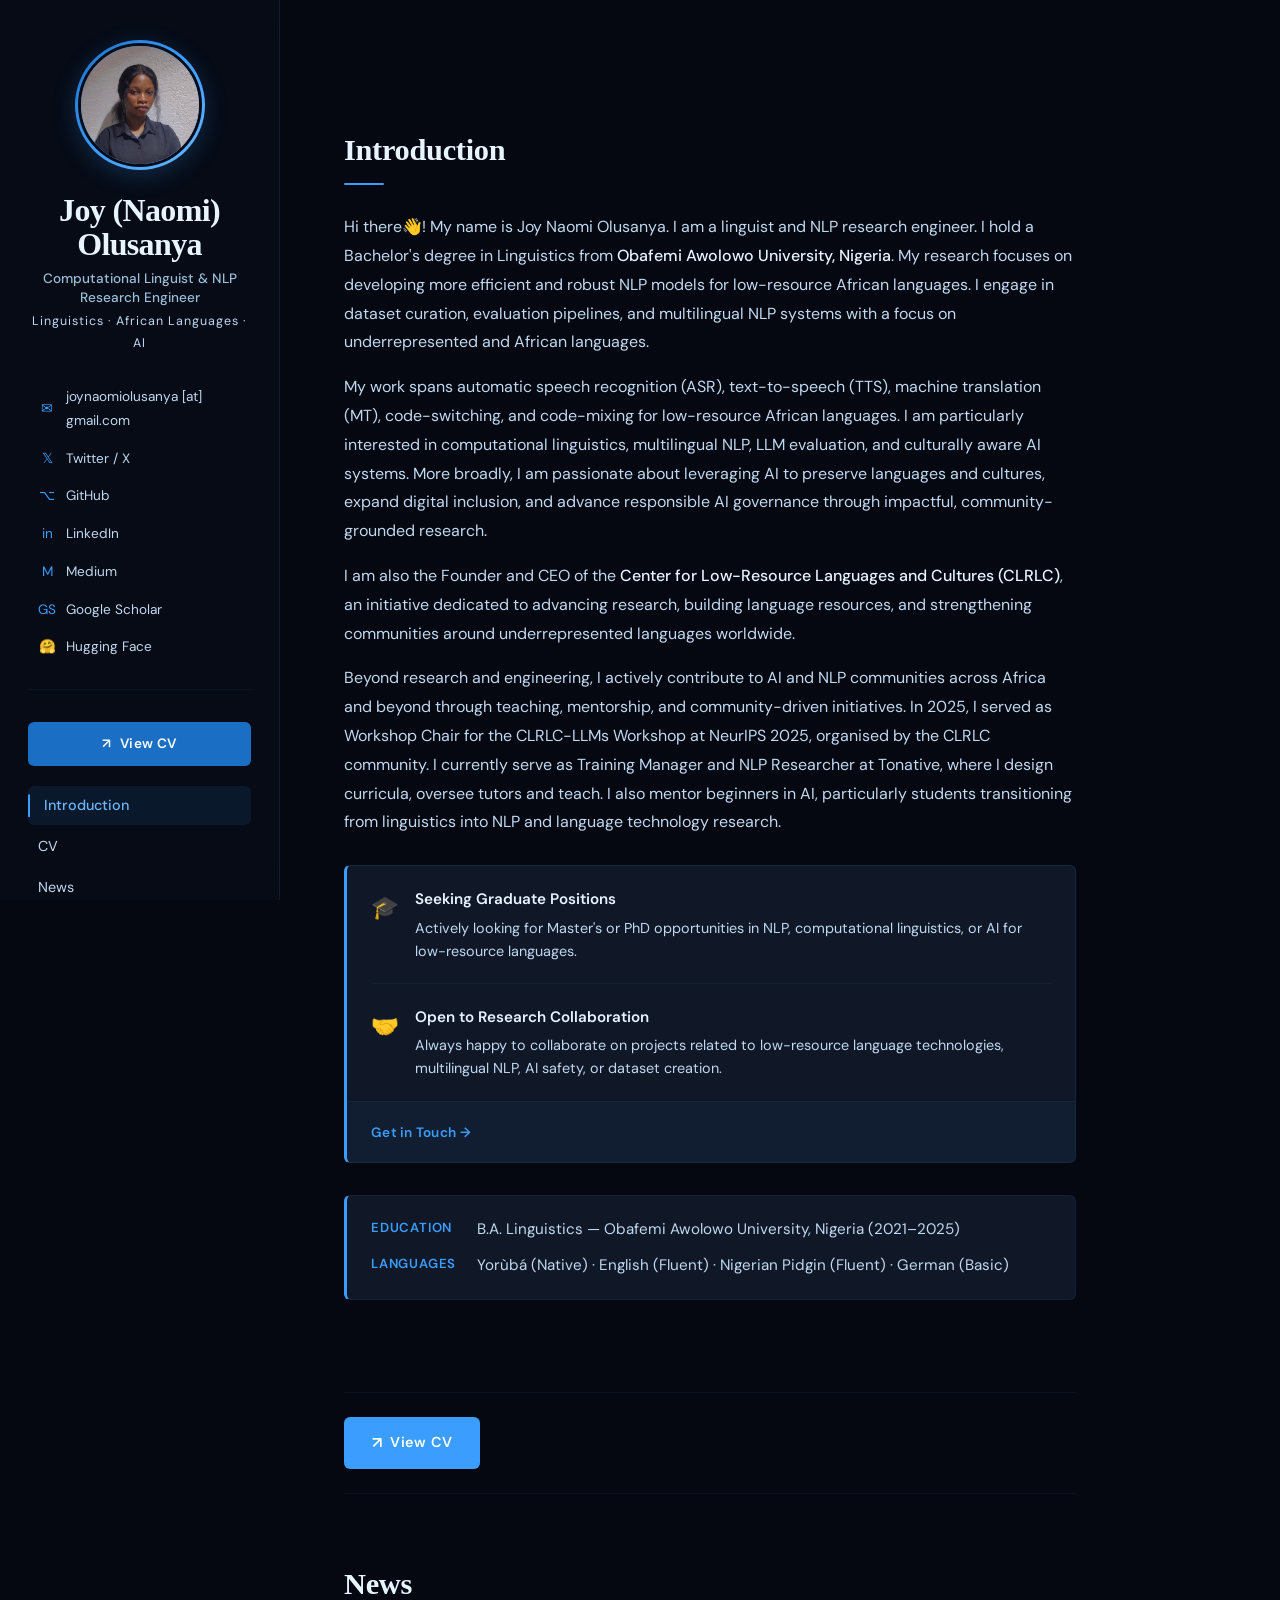
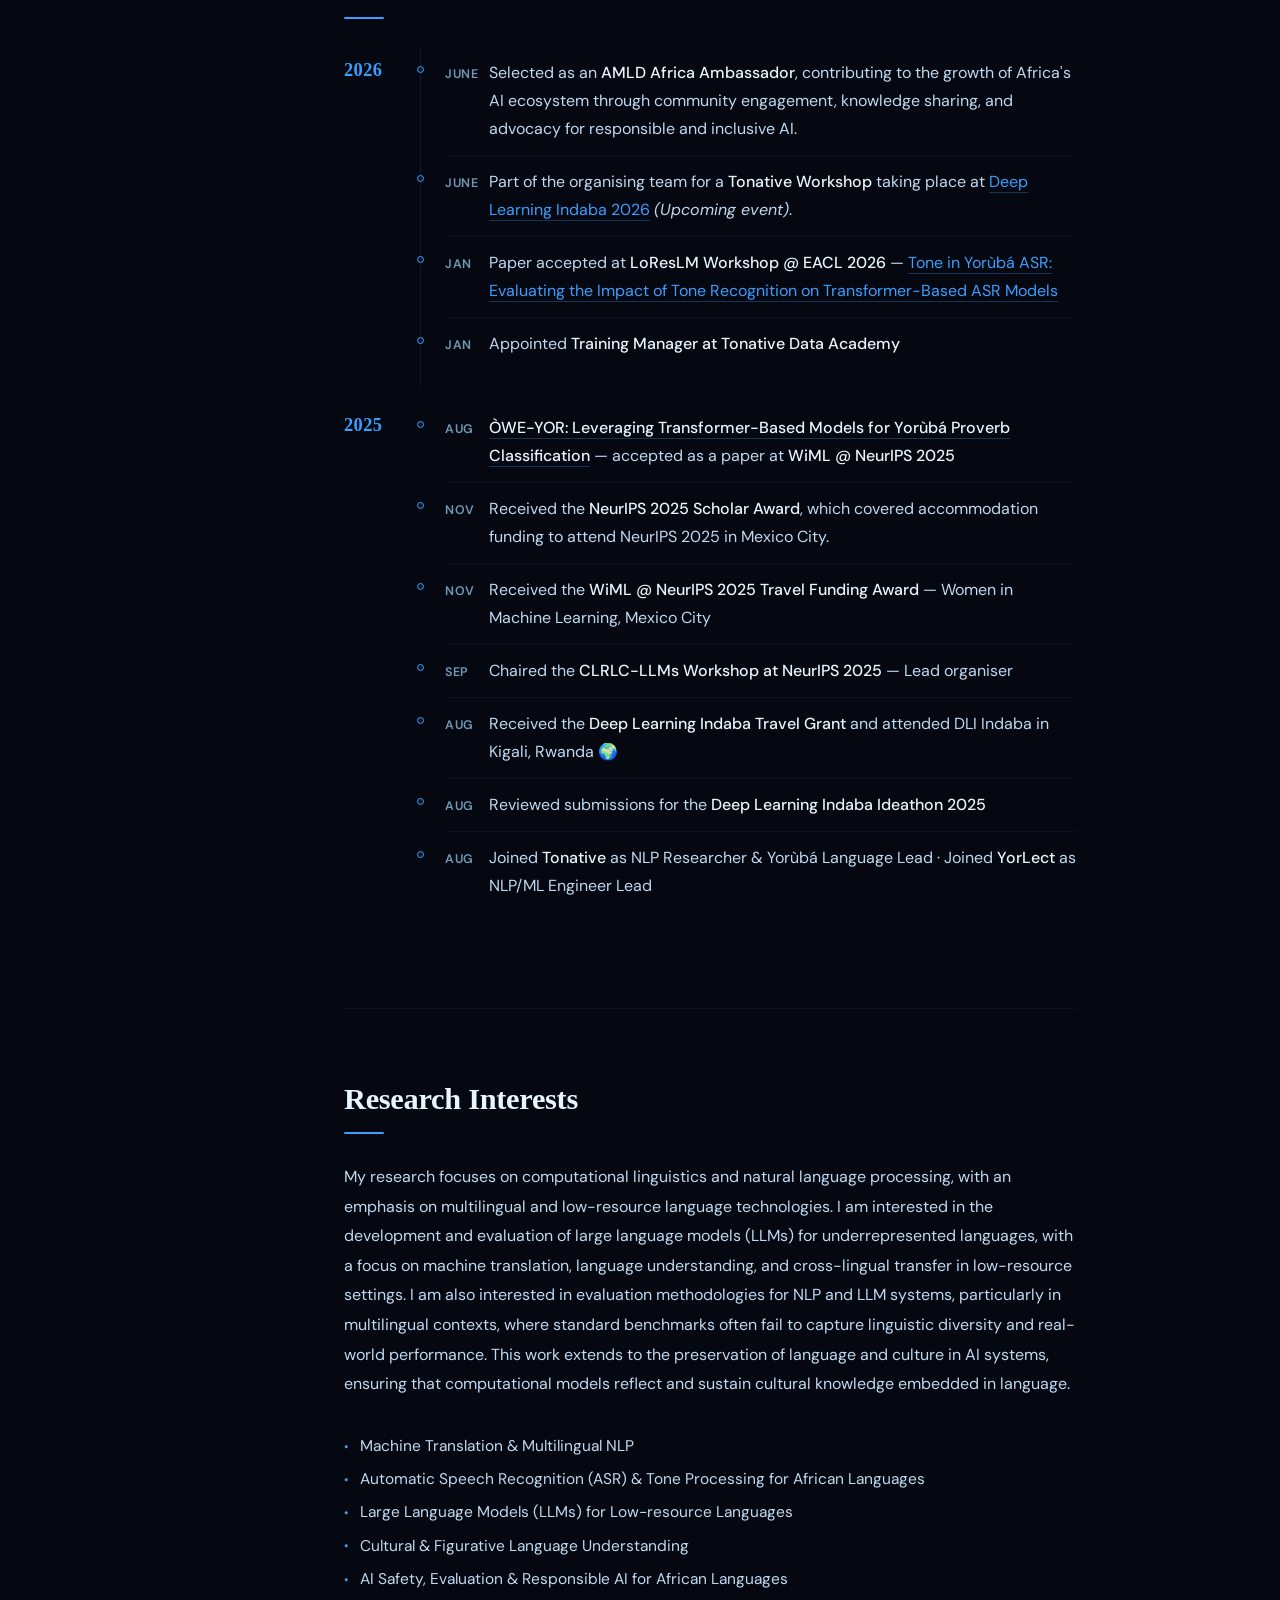
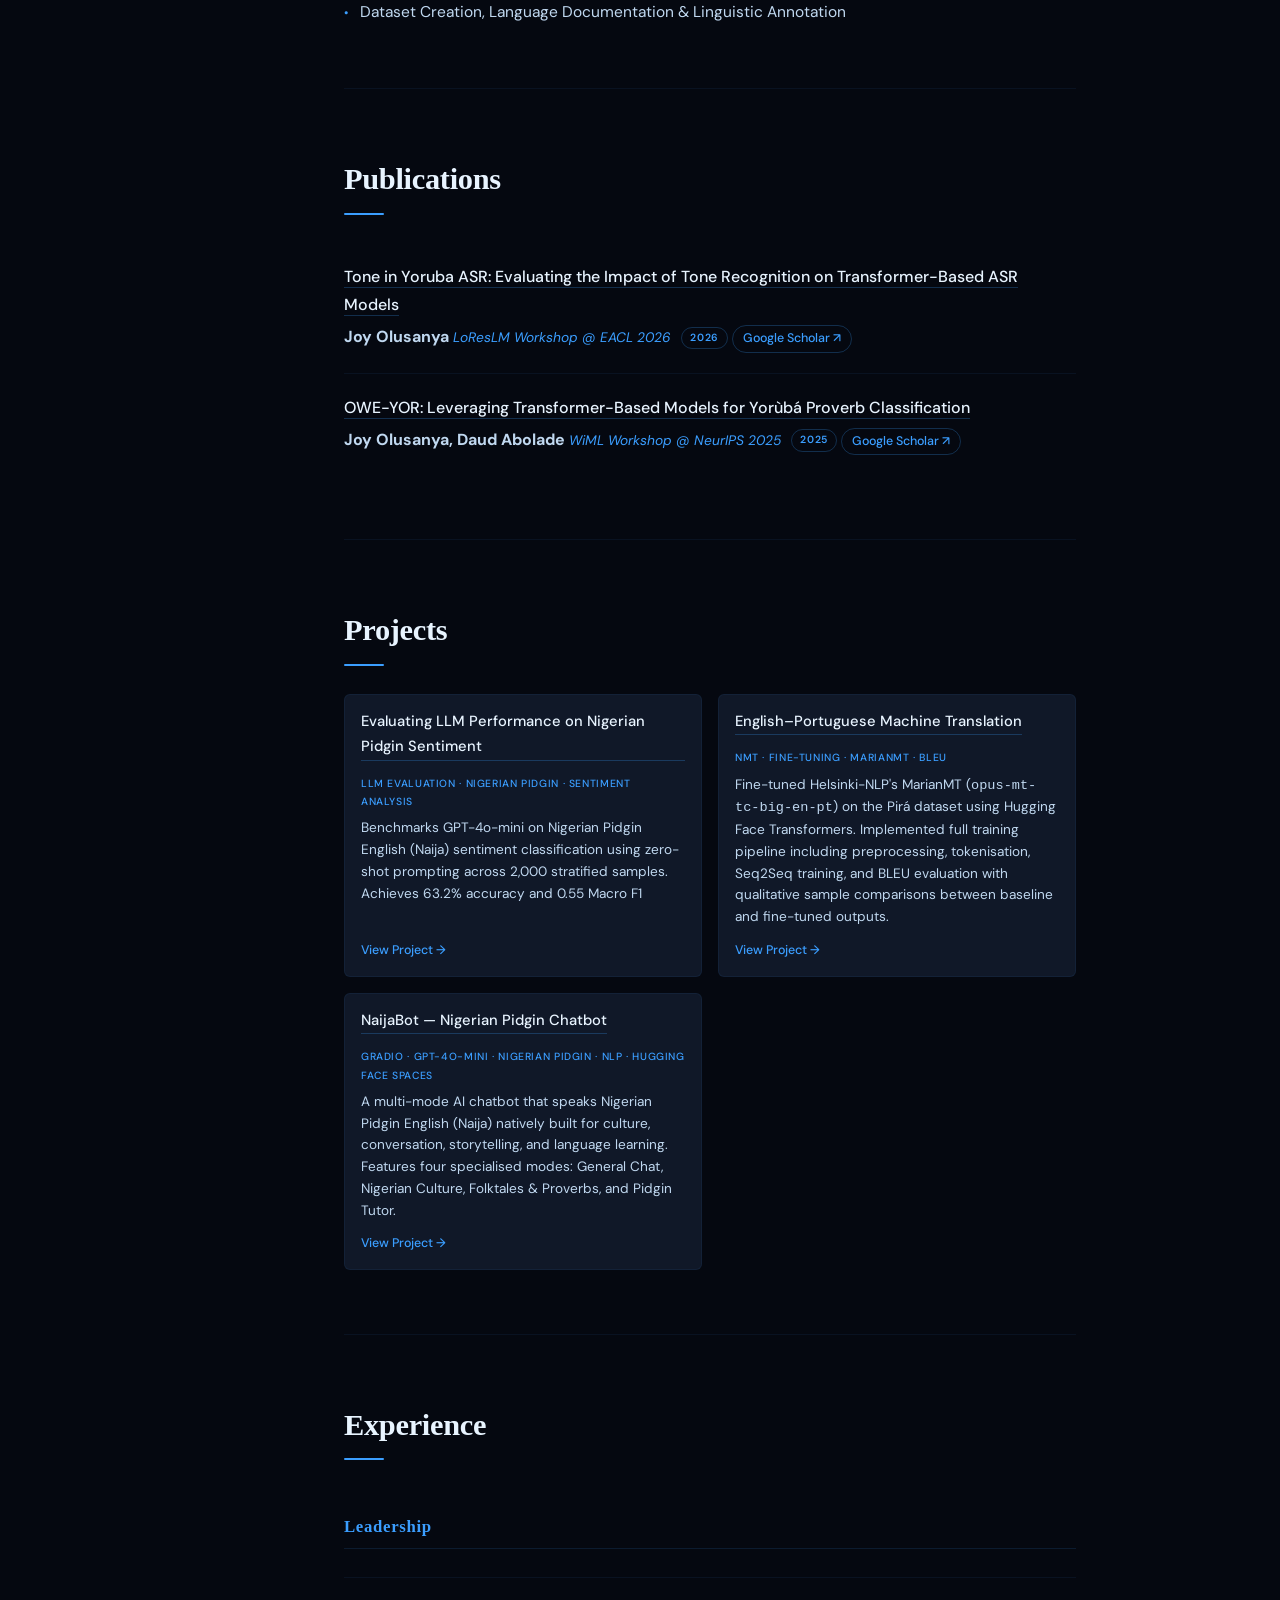
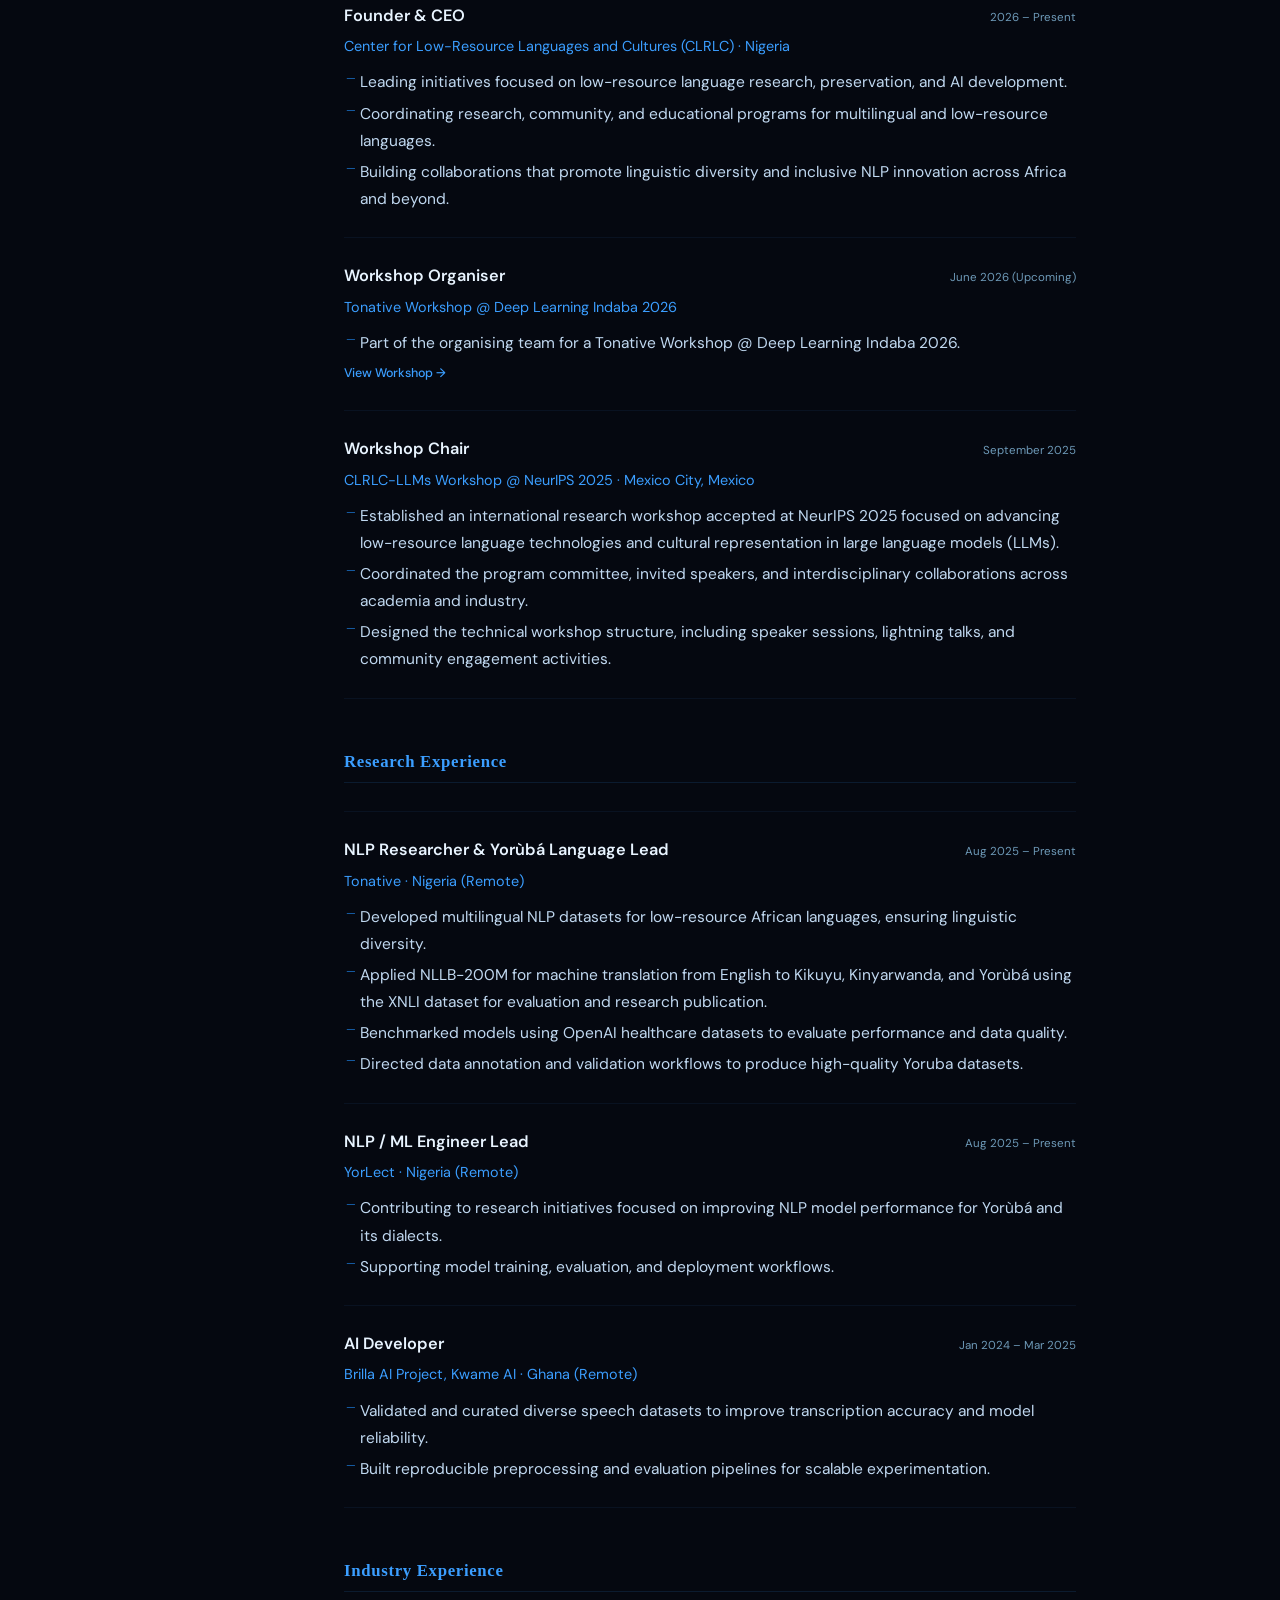
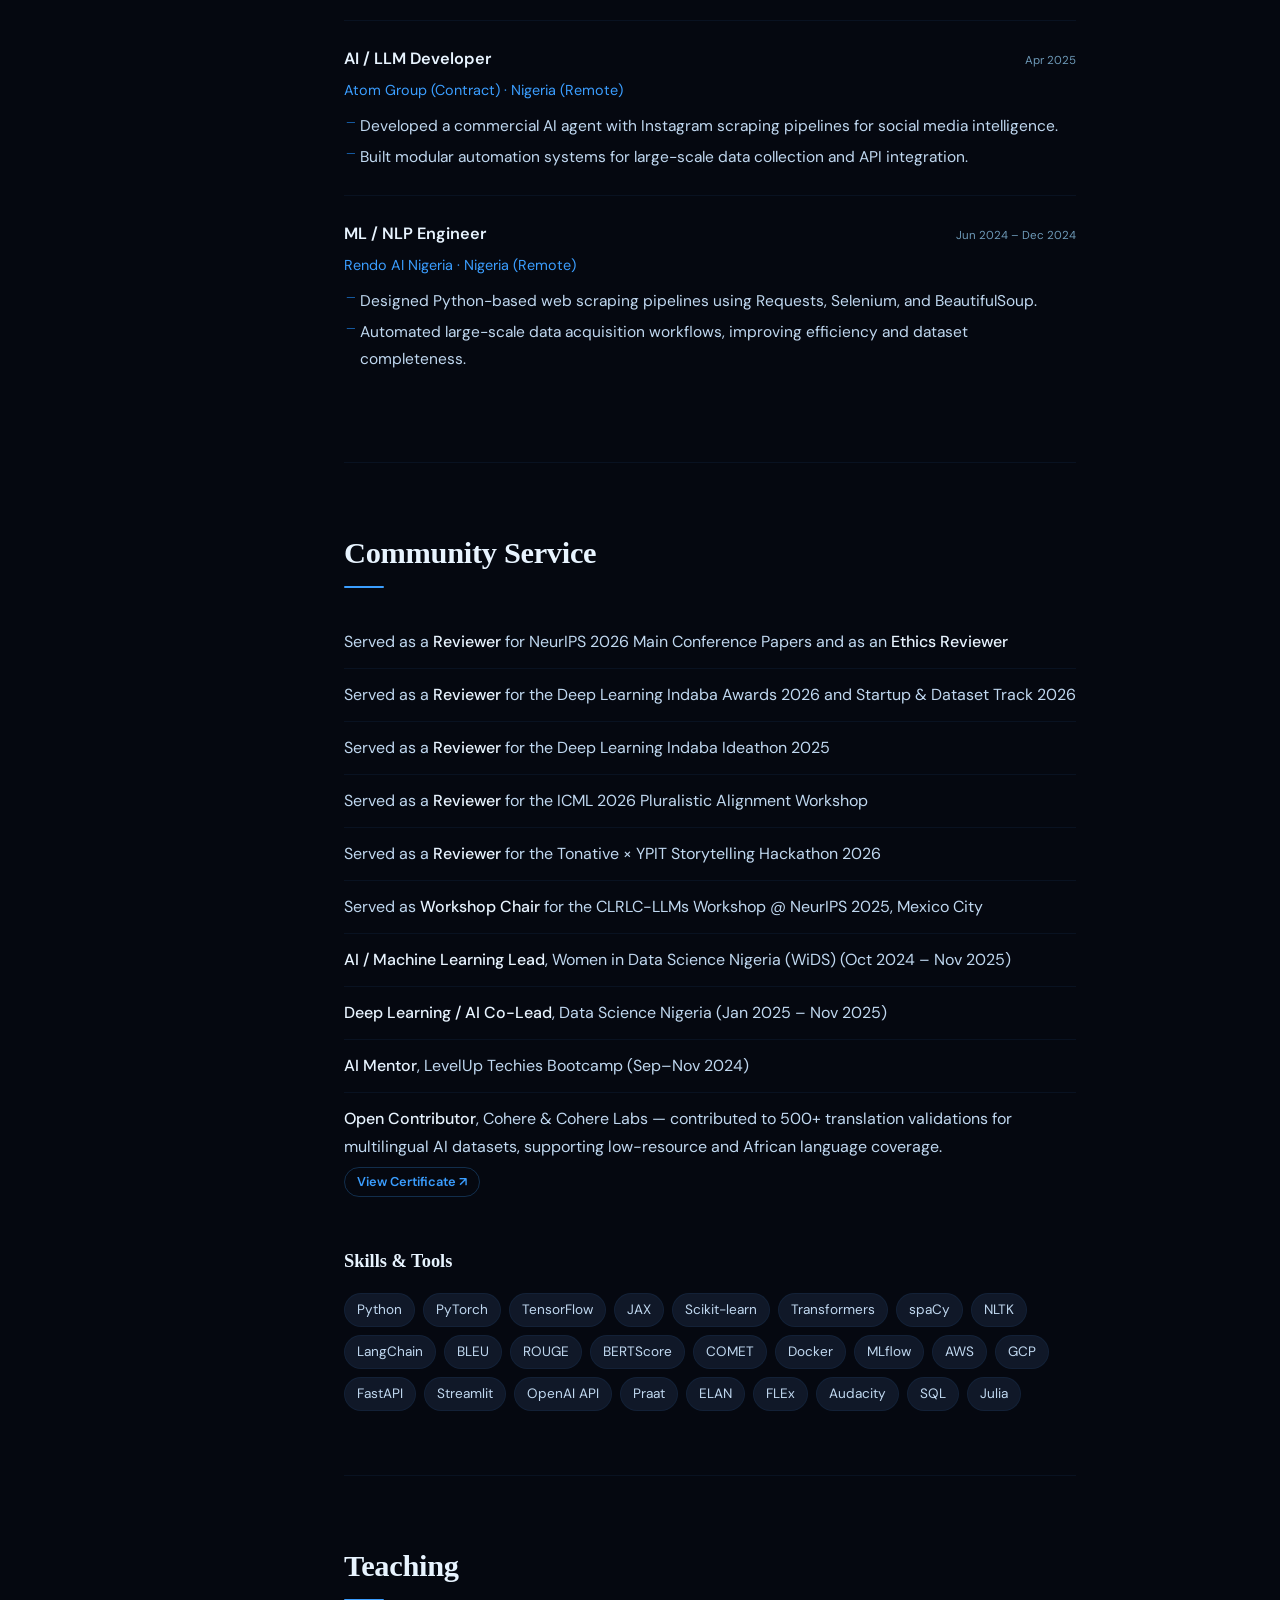
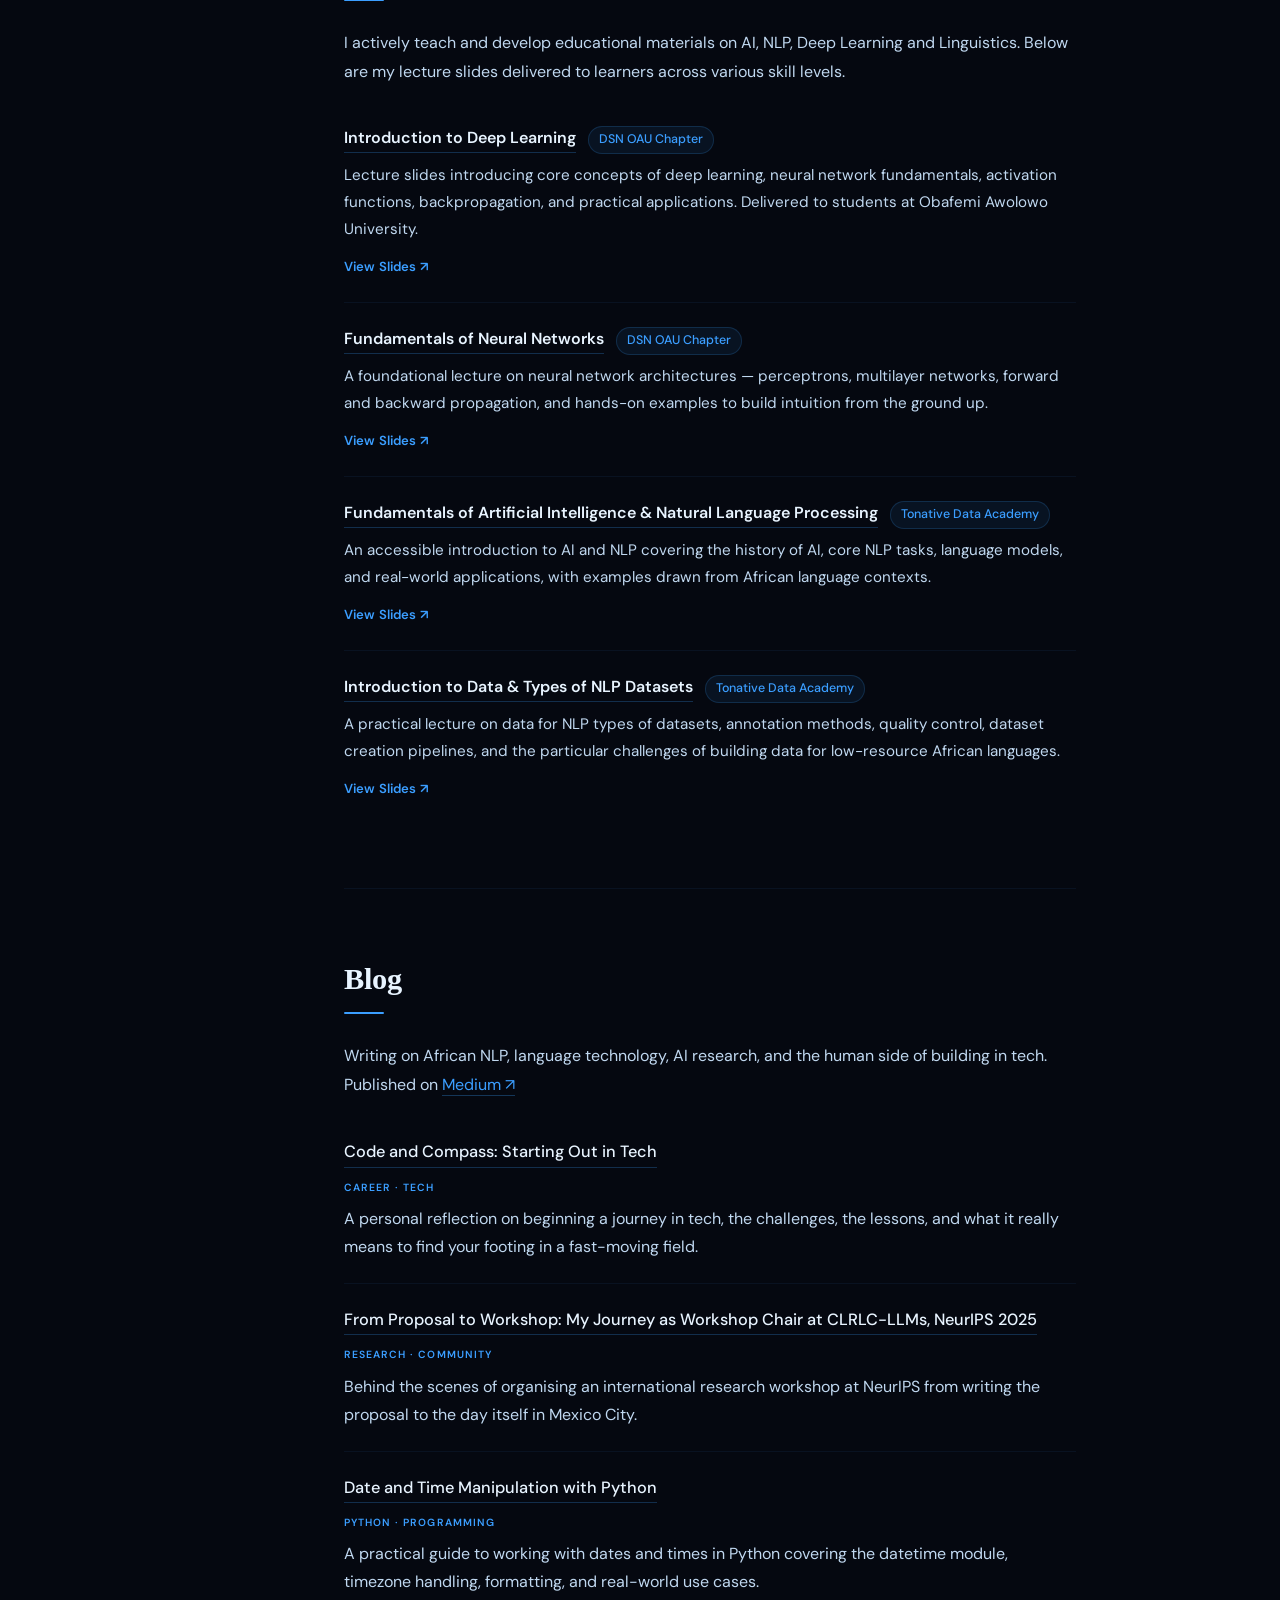
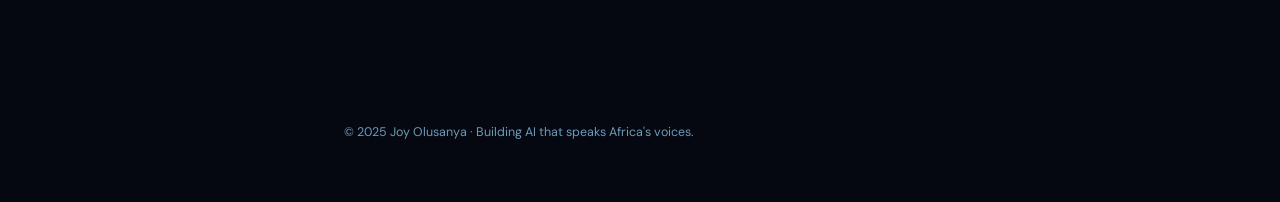
==== index.html @ 4abad620 "Update workshop description and fix HTML structure" ====
<!DOCTYPE html>
<html lang="en">
<head>
  <meta charset="UTF-8" />
  <meta name="viewport" content="width=device-width, initial-scale=1.0" />
  <title>Joy Olusanya</title>
  <meta name="description" content="Joy Olusanya — NLP Researcher specializing in AI for African languages, low-resource NLP, and multilingual systems." />
  <link rel="preconnect" href="https://fonts.googleapis.com" />
  <link rel="preconnect" href="https://fonts.gstatic.com" crossorigin />
  <link href="https://fonts.googleapis.com/css2?family=Cormorant+Garant:ital,wght@0,300;0,400;0,500;0,600;0,700;1,300;1,400;1,600&family=DM+Sans:ital,opsz,wght@0,9..40,300;0,9..40,400;0,9..40,500;0,9..40,600;1,9..40,300&display=swap" rel="stylesheet" />
  <link rel="stylesheet" href="styles.css" />
</head>
<body>

  <!-- ░░ BACKGROUND CANVAS ░░ -->
  <canvas id="langCanvas" aria-hidden="true"></canvas>

  <!-- ░░ MOBILE TOP BAR ░░ -->
  <div class="mobile-bar">
    <span class="mobile-logo">Joy Olusanya</span>
    <div class="mobile-controls">
      <button class="theme-toggle" id="themeToggle" aria-label="Toggle theme">
        <span class="theme-icon theme-icon--dark">☀</span>
        <span class="theme-icon theme-icon--light">☾</span>
      </button>
      <button class="nav-toggle" id="navToggle" aria-label="Open menu">
        <span></span><span></span><span></span>
      </button>
    </div>
  </div>

  <!-- ░░ LAYOUT WRAPPER ░░ -->
  <div class="layout">

    <!-- ════ SIDEBAR ════ -->
    <aside class="sidebar" id="sidebar">
      <div class="sidebar-inner">

        <!-- Photo -->
        <div class="sb-photo-wrap">
          <div class="sb-photo-ring">
            <img src="photo.jpg" alt="Joy Olusanya" class="sb-photo" />
          </div>
          <div class="sb-photo-glow" aria-hidden="true"></div>
        </div>

        <!-- Name + Title -->
        <div class="sb-identity">
          <h1 class="sb-name">Joy (Naomi) <em>Olusanya</em></h1>
          <p class="sb-title"> Computational Linguist &amp; NLP Research Engineer</p>
          <p class="sb-affil">Linguistics · African Languages · AI</p>
        </div>

        <!-- Contact Links -->
        <div class="sb-links">
          <a href="mailto:joynaomiolusanya@gmail.com" class="sb-link">
            <span class="sb-link-icon">✉</span>
            <span>joynaomiolusanya [at] gmail.com</span>
          </a>
          <a href="https://x.com/Naomi_Joy___" target="_blank" rel="noopener" class="sb-link">
            <span class="sb-link-icon">𝕏</span>
            <span>Twitter / X</span>
          </a>
          <a href="https://github.com/Naomi-NLP" target="_blank" rel="noopener" class="sb-link">
            <span class="sb-link-icon">⌥</span>
            <span>GitHub</span>
          </a>
          <a href="https://linkedin.com/in/joy-olusanya" target="_blank" rel="noopener" class="sb-link">
            <span class="sb-link-icon">in</span>
            <span>LinkedIn</span>
          </a>
          <a href="https://medium.com/@joynaomi81" target="_blank" rel="noopener" class="sb-link">
            <span class="sb-link-icon">M</span>
            <span>Medium</span>
          </a>
          <a href="https://scholar.google.com/citations?user=LqB6xIQAAAAJ&hl=en" target="_blank" rel="noopener" class="sb-link">
            <span class="sb-link-icon">GS</span>
            <span>Google Scholar</span>
          </a>
          <a href="https://huggingface.co/NaomiNLP" target="_blank" rel="noopener" class="sb-link">
            <span class="sb-link-icon">🤗</span>
            <span>Hugging Face</span>
          </a>
        </div>

        <!-- CV -->
        <a href="Joy Olusanya CV.pdf" target="_blank" rel="noopener" class="sb-cv-btn">
          <span>↗</span> View CV
        </a>

        <!-- Nav -->
        <nav class="sb-nav" id="sbNav">
          <a href="#intro"        class="sb-nav-link" data-section="intro">Introduction</a>
          <a href="#cv"           class="sb-nav-link" data-section="cv">CV</a>
          <a href="#news"         class="sb-nav-link" data-section="news">News</a>
          <a href="#research"     class="sb-nav-link" data-section="research">Research Interests</a>
          <a href="#publications" class="sb-nav-link" data-section="publications">Publications</a>
          <a href="#projects"     class="sb-nav-link" data-section="projects">Projects</a>
          <a href="#experience"   class="sb-nav-link" data-section="experience">Experience</a>
          <a href="#service"      class="sb-nav-link" data-section="service">Service</a>
          <a href="#teaching"     class="sb-nav-link" data-section="teaching">Teaching</a>
          <a href="#blog"         class="sb-nav-link" data-section="blog">Blog</a>
        </nav>

        <!-- Theme Toggle (desktop) -->
        <div class="sb-bottom">
          <button class="theme-toggle sb-theme" id="themeToggleDesktop" aria-label="Toggle theme">
            <span class="theme-icon theme-icon--dark">☀</span>
            <span class="theme-icon theme-icon--light">☾</span>
            <span class="sb-theme-label">Toggle theme</span>
          </button>
        </div>

      </div>
    </aside>

    <!-- ════ MAIN CONTENT ════ -->
    <main class="main-content">

      <!-- ── Introduction ── -->
      <section id="intro" class="content-section">
        <h2 class="cs-heading">Introduction</h2>
        <div class="cs-divider"></div>

        <p>
          Hi there👋! My name is Joy Naomi Olusanya. I am a linguist and NLP research engineer. I hold a Bachelor's degree in Linguistics from <strong>Obafemi Awolowo University, Nigeria</strong>. My research focuses on developing more efficient and robust NLP models for low-resource African languages. I engage in dataset curation, evaluation pipelines, and multilingual NLP systems with a focus on underrepresented and African languages.
        </p>

        <p>
          My work spans automatic speech recognition (ASR), text-to-speech (TTS), machine translation (MT), code-switching, and code-mixing for low-resource African languages. I am particularly interested in computational linguistics, multilingual NLP, LLM evaluation, and culturally aware AI systems. More broadly, I am passionate about leveraging AI to preserve languages and cultures, expand digital inclusion, and advance responsible AI governance through impactful, community-grounded research.
        </p>

        <p>
          I am also the Founder and CEO of the <strong>Center for Low-Resource Languages and Cultures (CLRLC)</strong>, an initiative dedicated to advancing research, building language resources, and strengthening communities around underrepresented languages worldwide.
        </p>

        <p>
          Beyond research and engineering, I actively contribute to AI and NLP communities across Africa and beyond through teaching, mentorship, and community-driven initiatives. In 2025, I served as Workshop Chair for the CLRLC-LLMs Workshop at NeurIPS 2025, organised by the CLRLC community. I currently serve as Training Manager and NLP Researcher at Tonative, where I design curricula, oversee tutors and teach. I also mentor beginners in AI, particularly students transitioning from linguistics into NLP and language technology research.
        </p>

        <!-- Callout Banner -->
        <div class="callout-banner">
          <div class="callout-item">
            <span class="callout-icon">🎓</span>
            <div>
              <strong>Seeking Graduate Positions</strong>
              <p>Actively looking for Master's or PhD opportunities in NLP, computational linguistics, or AI for low-resource languages.</p>
            </div>
          </div>
          <div class="callout-divider"></div>
          <div class="callout-item">
            <span class="callout-icon">🤝</span>
            <div>
              <strong>Open to Research Collaboration</strong>
              <p>Always happy to collaborate on projects related to low-resource language technologies, multilingual NLP, AI safety, or dataset creation.</p>
            </div>
          </div>
          <div class="callout-cta">
            <a href="mailto:joynaomiolusanya@gmail.com" class="callout-btn">Get in Touch →</a>
          </div>
        </div>

        <div class="intro-meta">
          <div class="intro-meta-item">
            <span class="intro-meta-label">Education</span>
            <span>B.A. Linguistics — Obafemi Awolowo University, Nigeria (2021–2025)</span>
          </div>
          <div class="intro-meta-item">
            <span class="intro-meta-label">Languages</span>
            <span>Yorùbá (Native) · English (Fluent) · Nigerian Pidgin (Fluent) · German (Basic)</span>
          </div>
        </div>
      </section>

      <!-- ── CV ── -->
      <section id="cv" class="content-section cv-section">
        <div class="cv-actions">
          <a href="Joy Olusanya CV.pdf" target="_blank" rel="noopener" class="cv-btn-primary">
            <span class="cv-btn-icon">↗</span>
            View CV
          </a>
        </div>
      </section>

      <!-- ── News ── -->
      <section id="news" class="content-section">
        <h2 class="cs-heading">News</h2>
        <div class="cs-divider"></div>
        <div class="news-timeline">

          <!-- 2026 -->
          <div class="news-year-group">
            <span class="news-year-label">2026</span>
            <div class="news-year-items">
              <div class="news-entry">
                <span class="news-month">June</span>
                <div class="news-body">
                  Selected as an <strong>AMLD Africa Ambassador</strong>, contributing to the growth of Africa's AI ecosystem through community engagement, knowledge sharing, and advocacy for responsible and inclusive AI.
                </div>
              </div>
              <div class="news-entry">
                <span class="news-month">June</span>
                <div class="news-body">
                  Part of the organising team for a <strong>Tonative Workshop</strong> taking place at
                  <a href="https://www.tonative.org/indaba-2026" target="_blank" rel="noopener" class="text-link">Deep Learning Indaba 2026</a>
                  <em>(Upcoming event)</em>.
                </div>
              </div>
              <div class="news-entry">
                <span class="news-month">Jan</span>
                <div class="news-body">
                  Paper accepted at <strong>LoResLM Workshop @ EACL 2026</strong> —
                  <a href="#publications" class="text-link">Tone in Yorùbá ASR: Evaluating the Impact of Tone Recognition on Transformer-Based ASR Models</a>
                </div>
              </div>
              <div class="news-entry">
                <span class="news-month">Jan</span>
                <div class="news-body">
                  Appointed <strong>Training Manager at Tonative Data Academy</strong>
                </div>
              </div>
            </div>
          </div>

          <!-- 2025 -->
          <div class="news-year-group">
            <span class="news-year-label">2025</span>
            <div class="news-year-items">
              <div class="news-entry">
                <span class="news-month">Aug</span>
                <div class="news-body">
                  <a href="#publications" class="text-link"><strong>ÒWE-YOR: Leveraging Transformer-Based Models for Yorùbá Proverb Classification</strong></a> —
                  accepted as a paper at <strong>WiML @ NeurIPS 2025</strong>
                </div>
              </div>
              <div class="news-entry">
                <span class="news-month">Nov</span>
                <div class="news-body">
                  Received the <strong>NeurIPS 2025 Scholar Award</strong>, which covered accommodation funding to attend NeurIPS 2025 in Mexico City.
                </div>
              </div>
              <div class="news-entry">
                <span class="news-month">Nov</span>
                <div class="news-body">
                  Received the <strong>WiML @ NeurIPS 2025 Travel Funding Award</strong> — Women in Machine Learning, Mexico City
                </div>
              </div>
              <div class="news-entry">
                <span class="news-month">Sep</span>
                <div class="news-body">
                  Chaired the <strong>CLRLC-LLMs Workshop at NeurIPS 2025</strong> — Lead organiser
                </div>
              </div>
              <div class="news-entry">
                <span class="news-month">Aug</span>
                <div class="news-body">
                  Received the <strong>Deep Learning Indaba Travel Grant</strong> and attended DLI Indaba in Kigali, Rwanda 🌍
                </div>
              </div>
              <div class="news-entry">
                <span class="news-month">Aug</span>
                <div class="news-body">
                  Reviewed submissions for the <strong>Deep Learning Indaba Ideathon 2025</strong>
                </div>
              </div>
              <div class="news-entry">
                <span class="news-month">Aug</span>
                <div class="news-body">
                  Joined <strong>Tonative</strong> as NLP Researcher &amp; Yorùbá Language Lead · Joined <strong>YorLect</strong> as NLP/ML Engineer Lead
                </div>
              </div>
            </div>
          </div>

        </div>
      </section>

      <!-- ── Research Interests ── -->
      <section id="research" class="content-section">
        <h2 class="cs-heading">Research Interests</h2>
        <div class="cs-divider"></div>

        <div class="ri-narrative">
          <p>
            My research focuses on computational linguistics and natural language processing, with an emphasis on multilingual and low-resource language technologies. I am interested in the development and evaluation of large language models (LLMs) for underrepresented languages, with a focus on machine translation, language understanding, and cross-lingual transfer in low-resource settings. I am also interested in evaluation methodologies for NLP and LLM systems, particularly in multilingual contexts, where standard benchmarks often fail to capture linguistic diversity and real-world performance. This work extends to the preservation of language and culture in AI systems, ensuring that computational models reflect and sustain cultural knowledge embedded in language.
          </p>
        </div>

        <ul class="ri-bullets">
          <li>Machine Translation &amp; Multilingual NLP</li>
          <li>Automatic Speech Recognition (ASR) &amp; Tone Processing for African Languages</li>
          <li>Large Language Models (LLMs) for Low-resource Languages</li>
          <li>Cultural &amp; Figurative Language Understanding</li>
          <li>AI Safety, Evaluation &amp; Responsible AI for African Languages</li>
          <li>Dataset Creation, Language Documentation &amp; Linguistic Annotation</li>
        </ul>
      </section>

      <!-- ── Publications ── -->
      <section id="publications" class="content-section">
        <h2 class="cs-heading">Publications</h2>
        <div class="cs-divider"></div>
        <ul class="pub-list">
          <li>
            <a href="https://scholar.google.com/citations?view_op=view_citation&hl=en&user=LqB6xIQAAAAJ&citation_for_view=LqB6xIQAAAAJ:Ug5p-4gJ2f0C" target="_blank" rel="noopener" class="pub-title-link">Tone in Yoruba ASR: Evaluating the Impact of Tone Recognition on Transformer-Based ASR Models</a><br/>
            <strong>Joy Olusanya</strong>
            <span class="pub-venue-inline">LoResLM Workshop @ EACL 2026</span>
            <span class="pub-badge">2026</span>
            <span class="pub-links">
              <a href="https://scholar.google.com/citations?view_op=view_citation&hl=en&user=LqB6xIQAAAAJ&citation_for_view=LqB6xIQAAAAJ:Ug5p-4gJ2f0C" target="_blank" rel="noopener" class="pub-ext-link">Google Scholar ↗</a>
            </span>
          </li>
          <li>
            <a href="https://scholar.google.com/citations?view_op=view_citation&hl=en&user=LqB6xIQAAAAJ&citation_for_view=LqB6xIQAAAAJ:ruyezt5ZtCIC" target="_blank" rel="noopener" class="pub-title-link">OWE-YOR: Leveraging Transformer-Based Models for Yorùbá Proverb Classification</a><br/>
            <strong>Joy Olusanya, Daud Abolade</strong>
            <span class="pub-venue-inline">WiML Workshop @ NeurIPS 2025</span>
            <span class="pub-badge">2025</span>
            <span class="pub-links">
              <a href="https://scholar.google.com/citations?view_op=view_citation&hl=en&user=LqB6xIQAAAAJ&citation_for_view=LqB6xIQAAAAJ:ruyezt5ZtCIC" target="_blank" rel="noopener" class="pub-ext-link">Google Scholar ↗</a>
            </span>
          </li>
        </ul>
      </section>

      <!-- ── Projects ── -->
      <section id="projects" class="content-section">
        <h2 class="cs-heading">Projects</h2>
        <div class="cs-divider"></div>

        <div class="proj-grid">

          <div class="proj-card">
            <div class="proj-header">
              <a href="https://github.com/Naomi-NLP/Evaluating-LLM-Performance-on-Nigerian-Pidgin-Sentiment" target="_blank" rel="noopener" class="proj-title">Evaluating LLM Performance on Nigerian Pidgin Sentiment</a>
            </div>
            <span class="proj-tags">LLM Evaluation · Nigerian Pidgin · Sentiment Analysis</span>
            <p>Benchmarks GPT-4o-mini on Nigerian Pidgin English (Naija) sentiment classification using zero-shot prompting across 2,000 stratified samples. Achieves 63.2% accuracy and 0.55 Macro F1 </p>
            <a href="https://github.com/Naomi-NLP/Evaluating-LLM-Performance-on-Nigerian-Pidgin-Sentiment" target="_blank" rel="noopener" class="proj-link">View Project →</a>
          </div>

          <div class="proj-card">
            <div class="proj-header">
              <a href="https://github.com/Naomi-NLP/English-Portuguese-Machine-Translation-Project" target="_blank" rel="noopener" class="proj-title">English–Portuguese Machine Translation</a>
            </div>
            <span class="proj-tags">NMT · Fine-tuning · MarianMT · BLEU</span>
            <p>Fine-tuned Helsinki-NLP's MarianMT (<code>opus-mt-tc-big-en-pt</code>) on the Pirá dataset using Hugging Face Transformers. Implemented full training pipeline including preprocessing, tokenisation, Seq2Seq training, and BLEU evaluation  with qualitative sample comparisons between baseline and fine-tuned outputs.</p>
            <a href="https://github.com/Naomi-NLP/English-Portuguese-Machine-Translation-Project" target="_blank" rel="noopener" class="proj-link">View Project →</a>
          </div>

          <div class="proj-card">
            <div class="proj-header">
              <a href="https://huggingface.co/spaces/NaomiNLP/pidgin-chatbot" target="_blank" rel="noopener" class="proj-title">NaijaBot — Nigerian Pidgin Chatbot</a>
            </div>
            <span class="proj-tags">Gradio · GPT-4o-mini · Nigerian Pidgin · NLP · Hugging Face Spaces</span>
            <p>A multi-mode AI chatbot that speaks Nigerian Pidgin English (Naija) natively built for culture, conversation, storytelling, and language learning. Features four specialised modes: General Chat, Nigerian Culture, Folktales & Proverbs, and Pidgin Tutor.</p>
            <a href="https://huggingface.co/spaces/NaomiNLP/pidgin-chatbot" target="_blank" rel="noopener" class="proj-link">View Project →</a>
          </div>

        </div>
      </section>

      <!-- ── Experience ── -->
      <section id="experience" class="content-section">
        <h2 class="cs-heading">Experience</h2>
        <div class="cs-divider"></div>

        <ul class="exp-list">

          <li><h3 class="exp-section-title">Leadership</h3></li>

          <li>
            <div class="exp-header">
              <span class="exp-role">Founder &amp; CEO</span>
              <span class="exp-date">2026 – Present</span>
            </div>
            <span class="exp-org">Center for Low-Resource Languages and Cultures (CLRLC) · Nigeria</span>
            <ul class="exp-bullets">
              <li>Leading initiatives focused on low-resource language research, preservation, and AI development.</li>
              <li>Coordinating research, community, and educational programs for multilingual and low-resource languages.</li>
              <li>Building collaborations that promote linguistic diversity and inclusive NLP innovation across Africa and beyond.</li>
            </ul>
          </li>

          <li>
            <div class="exp-header">
              <span class="exp-role">Workshop Organiser</span>
              <span class="exp-date">June 2026 (Upcoming)</span>
            </div>
            <span class="exp-org">Tonative Workshop @ Deep Learning Indaba 2026</span>
            <ul class="exp-bullets">
              <li>Part of the organising team for a Tonative Workshop @ Deep Learning Indaba 2026.</li>
            </ul>
            <a href="https://www.tonative.org/indaba-2026" target="_blank" rel="noopener" class="proj-link">View Workshop →</a>
          </li>

          <li>
            <div class="exp-header">
              <span class="exp-role">Workshop Chair</span>
              <span class="exp-date">September 2025</span>
            </div>
            <span class="exp-org">CLRLC-LLMs Workshop @ NeurIPS 2025 · Mexico City, Mexico</span>
            <ul class="exp-bullets">
              <li>Established an international research workshop accepted at NeurIPS 2025 focused on advancing low-resource language technologies and cultural representation in large language models (LLMs).</li>
              <li>Coordinated the program committee, invited speakers, and interdisciplinary collaborations across academia and industry.</li>
              <li>Designed the technical workshop structure, including speaker sessions, lightning talks, and community engagement activities.</li>
            </ul>
          </li>

          <li><h3 class="exp-section-title">Research Experience</h3></li>

          <li>
            <div class="exp-header">
              <span class="exp-role">NLP Researcher &amp; Yorùbá Language Lead</span>
              <span class="exp-date">Aug 2025 – Present</span>
            </div>
            <span class="exp-org">Tonative · Nigeria (Remote)</span>
            <ul class="exp-bullets">
              <li>Developed multilingual NLP datasets for low-resource African languages, ensuring linguistic diversity.</li>
              <li>Applied NLLB-200M for machine translation from English to Kikuyu, Kinyarwanda, and Yorùbá using the XNLI dataset for evaluation and research publication.</li>
              <li>Benchmarked models using OpenAI healthcare datasets to evaluate performance and data quality.</li>
              <li>Directed data annotation and validation workflows to produce high-quality Yoruba datasets.</li>
            </ul>
          </li>

          <li>
            <div class="exp-header">
              <span class="exp-role">NLP / ML Engineer Lead</span>
              <span class="exp-date">Aug 2025 – Present</span>
            </div>
            <span class="exp-org">YorLect · Nigeria (Remote)</span>
            <ul class="exp-bullets">
              <li>Contributing to research initiatives focused on improving NLP model performance for Yorùbá and its dialects.</li>
              <li>Supporting model training, evaluation, and deployment workflows.</li>
            </ul>
          </li>

          <li>
            <div class="exp-header">
              <span class="exp-role">AI Developer</span>
              <span class="exp-date">Jan 2024 – Mar 2025</span>
            </div>
            <span class="exp-org">Brilla AI Project, Kwame AI · Ghana (Remote)</span>
            <ul class="exp-bullets">
              <li>Validated and curated diverse speech datasets to improve transcription accuracy and model reliability.</li>
              <li>Built reproducible preprocessing and evaluation pipelines for scalable experimentation.</li>
            </ul>
          </li>

          <li><h3 class="exp-section-title">Industry Experience</h3></li>

          <li>
            <div class="exp-header">
              <span class="exp-role">AI / LLM Developer</span>
              <span class="exp-date">Apr 2025</span>
            </div>
            <span class="exp-org">Atom Group (Contract) · Nigeria (Remote)</span>
            <ul class="exp-bullets">
              <li>Developed a commercial AI agent with Instagram scraping pipelines for social media intelligence.</li>
              <li>Built modular automation systems for large-scale data collection and API integration.</li>
            </ul>
          </li>

          <li>
            <div class="exp-header">
              <span class="exp-role">ML / NLP Engineer</span>
              <span class="exp-date">Jun 2024 – Dec 2024</span>
            </div>
            <span class="exp-org">Rendo AI Nigeria · Nigeria (Remote)</span>
            <ul class="exp-bullets">
              <li>Designed Python-based web scraping pipelines using Requests, Selenium, and BeautifulSoup.</li>
              <li>Automated large-scale data acquisition workflows, improving efficiency and dataset completeness.</li>
            </ul>
          </li>

        </ul>
      </section>

      <!-- ── Service ── -->
      <section id="service" class="content-section">
        <h2 class="cs-heading">Community Service</h2>
        <div class="cs-divider"></div>

        <ul class="service-list">
          <li>Served as a <strong>Reviewer</strong> for NeurIPS 2026 Main Conference Papers and as an <strong>Ethics Reviewer</strong></li>
          <li>Served as a <strong>Reviewer</strong> for the Deep Learning Indaba Awards 2026 and Startup &amp; Dataset Track 2026</li>
          <li>Served as a <strong>Reviewer</strong> for the Deep Learning Indaba Ideathon 2025</li>
          <li>Served as a <strong>Reviewer</strong> for the ICML 2026 Pluralistic Alignment Workshop</li>
          <li>Served as a <strong>Reviewer</strong> for the Tonative × YPIT Storytelling Hackathon 2026</li>
          <li>Served as <strong>Workshop Chair</strong> for the CLRLC-LLMs Workshop @ NeurIPS 2025, Mexico City</li>
          <li><strong>AI / Machine Learning Lead</strong>, Women in Data Science Nigeria (WiDS) (Oct 2024 – Nov 2025)</li>
          <li><strong>Deep Learning / AI Co-Lead</strong>, Data Science Nigeria (Jan 2025 – Nov 2025)</li>
          <li><strong>AI Mentor</strong>, LevelUp Techies Bootcamp (Sep–Nov 2024)</li>
          <li>
            <strong>Open Contributor</strong>, Cohere &amp; Cohere Labs — contributed to 500+ translation validations for multilingual AI datasets, supporting low-resource and African language coverage.
            <span class="service-cert">
              <a href="https://drive.google.com/file/d/1aKJPBQ7qUJhex0WO_d5ocOiT8J3u-aK9/view?usp=sharing" target="_blank" rel="noopener" class="cert-link">View Certificate ↗</a>
            </span>
          </li>
        </ul>

        <h3 class="cs-subheading">Skills &amp; Tools</h3>
        <div class="skills-inline">
          <span class="skill-chip">Python</span>
          <span class="skill-chip">PyTorch</span>
          <span class="skill-chip">TensorFlow</span>
          <span class="skill-chip">JAX</span>
          <span class="skill-chip">Scikit-learn</span>
          <span class="skill-chip">Transformers</span>
          <span class="skill-chip">spaCy</span>
          <span class="skill-chip">NLTK</span>
          <span class="skill-chip">LangChain</span>
          <span class="skill-chip">BLEU</span>
          <span class="skill-chip">ROUGE</span>
          <span class="skill-chip">BERTScore</span>
          <span class="skill-chip">COMET</span>
          <span class="skill-chip">Docker</span>
          <span class="skill-chip">MLflow</span>
          <span class="skill-chip">AWS</span>
          <span class="skill-chip">GCP</span>
          <span class="skill-chip">FastAPI</span>
          <span class="skill-chip">Streamlit</span>
          <span class="skill-chip">OpenAI API</span>
          <span class="skill-chip">Praat</span>
          <span class="skill-chip">ELAN</span>
          <span class="skill-chip">FLEx</span>
          <span class="skill-chip">Audacity</span>
          <span class="skill-chip">SQL</span>
          <span class="skill-chip">Julia</span>
        </div>
      </section>

      <!-- ── Teaching ── -->
      <section id="teaching" class="content-section">
        <h2 class="cs-heading">Teaching</h2>
        <div class="cs-divider"></div>
        <p>
          I actively teach and develop educational materials on AI, NLP, Deep Learning and Linguistics.
          Below are my lecture slides delivered to learners across various skill levels.
        </p>
        <ul class="teach-list">
          <li>
            <div class="teach-header">
              <a href="https://docs.google.com/presentation/d/157p0XasOWUTFjwzlpQmWHEouQRxWXltV/edit?usp=sharing&ouid=112580307966474660713&rtpof=true&sd=true" target="_blank" rel="noopener" class="teach-title">Introduction to Deep Learning</a>
              <span class="teach-org">DSN OAU Chapter</span>
            </div>
            <p>Lecture slides introducing core concepts of deep learning, neural network fundamentals, activation functions, backpropagation, and practical applications. Delivered to students at Obafemi Awolowo University.</p>
            <a href="https://docs.google.com/presentation/d/157p0XasOWUTFjwzlpQmWHEouQRxWXltV/edit?usp=sharing&ouid=112580307966474660713&rtpof=true&sd=true" target="_blank" rel="noopener" class="teach-link">View Slides ↗</a>
          </li>
          <li>
            <div class="teach-header">
              <a href="https://docs.google.com/presentation/d/1hjxJm-_atz_blKQIhfrg64fUetW8ImDM/edit?usp=sharing&ouid=112580307966474660713&rtpof=true&sd=true" target="_blank" rel="noopener" class="teach-title">Fundamentals of Neural Networks</a>
              <span class="teach-org">DSN OAU Chapter</span>
            </div>
            <p>A foundational lecture on neural network architectures — perceptrons, multilayer networks, forward and backward propagation, and hands-on examples to build intuition from the ground up.</p>
            <a href="https://docs.google.com/presentation/d/1hjxJm-_atz_blKQIhfrg64fUetW8ImDM/edit?usp=sharing&ouid=112580307966474660713&rtpof=true&sd=true" target="_blank" rel="noopener" class="teach-link">View Slides ↗</a>
          </li>
          <li>
            <div class="teach-header">
              <a href="https://docs.google.com/presentation/d/1GsaYiWtrZNpqmbnbIgnnoRYf9s2H_gHg/edit?usp=sharing&ouid=102569462299872877932&rtpof=true&sd=true" target="_blank" rel="noopener" class="teach-title">Fundamentals of Artificial Intelligence &amp; Natural Language Processing</a>
              <span class="teach-org">Tonative Data Academy</span>
            </div>
            <p>An accessible introduction to AI and NLP covering the history of AI, core NLP tasks, language models, and real-world applications, with examples drawn from African language contexts.</p>
            <a href="https://docs.google.com/presentation/d/1GsaYiWtrZNpqmbnbIgnnoRYf9s2H_gHg/edit?usp=sharing&ouid=102569462299872877932&rtpof=true&sd=true" target="_blank" rel="noopener" class="teach-link">View Slides ↗</a>
          </li>
          <li>
            <div class="teach-header">
              <a href="https://docs.google.com/presentation/d/1NdIFzdsqjTAPx9Ev1p_uwMUfeWu3k4G4/edit?usp=sharing&ouid=102569462299872877932&rtpof=true&sd=true" target="_blank" rel="noopener" class="teach-title">Introduction to Data &amp; Types of NLP Datasets</a>
              <span class="teach-org">Tonative Data Academy</span>
            </div>
            <p>A practical lecture on data for NLP types of datasets, annotation methods, quality control, dataset creation pipelines, and the particular challenges of building data for low-resource African languages.</p>
            <a href="https://docs.google.com/presentation/d/1NdIFzdsqjTAPx9Ev1p_uwMUfeWu3k4G4/edit?usp=sharing&ouid=102569462299872877932&rtpof=true&sd=true" target="_blank" rel="noopener" class="teach-link">View Slides ↗</a>
          </li>
        </ul>
      </section>

      <!-- ── Blog ── -->
      <section id="blog" class="content-section">
        <h2 class="cs-heading">Blog</h2>
        <div class="cs-divider"></div>
        <p class="cs-intro">Writing on African NLP, language technology, AI research, and the human side of building in tech. Published on <a href="https://medium.com/@joynaomi81" target="_blank" rel="noopener" class="text-link">Medium ↗</a></p>

        <ul class="blog-list">
          <li>
            <a href="https://medium.com/@joynaomi81/code-and-compass-starting-out-in-tech-2587a02f2e3d" target="_blank" rel="noopener" class="blog-list-title">Code and Compass: Starting Out in Tech</a>
            <span class="blog-list-tag">Career · Tech</span>
            <p>A personal reflection on beginning a journey in tech, the challenges, the lessons, and what it really means to find your footing in a fast-moving field.</p>
          </li>
          <li>
            <a href="https://medium.com/@joynaomi81/from-proposal-to-workshop-my-journey-as-workshop-chair-at-clrlc-llms-neurips-2025-2286a7e6b282" target="_blank" rel="noopener" class="blog-list-title">From Proposal to Workshop: My Journey as Workshop Chair at CLRLC-LLMs, NeurIPS 2025</a>
            <span class="blog-list-tag">Research · Community</span>
            <p>Behind the scenes of organising an international research workshop at NeurIPS from writing the proposal to the day itself in Mexico City.</p>
          </li>
          <li>
            <a href="https://medium.com/@joynaomi81/date-and-time-manipulation-with-python-a8968851b6f8" target="_blank" rel="noopener" class="blog-list-title">Date and Time Manipulation with Python</a>
            <span class="blog-list-tag">Python · Programming</span>
            <p>A practical guide to working with dates and times in Python covering the datetime module, timezone handling, formatting, and real-world use cases.</p>
          </li>
        </ul>
      </section>

      <!-- ── Footer ── -->
      <footer class="main-footer">
        <p>© 2025 Joy Olusanya · Building AI that speaks Africa's voices.</p>
      </footer>

    </main>

  </div><!-- /layout -->

  <script src="script.js"></script>
</body>
</html>
---- styles.css ----
/* ═══════════════════════════════════════════════
   JOY OLUSANYA — Academic Portfolio
   Structure inspired by everlynasiko.github.io
   Palette: Deep Blue-Black + Electric Blue + White
   ═══════════════════════════════════════════════ */

/* ─── TOKENS ─── */
:root {
  --bg:          #050810;
  --bg-2:        #080c18;
  --surface:     #101828;
  --surface-2:   #172035;

  --blue:        #3b9eff;
  --blue-light:  #6ab8ff;
  --blue-dim:    #1a6fc4;
  --cream:       #e8f4ff;
  --cream-dim:   #9bbdd8;

  --text:        #ffffff;
  --text-muted:  #c0d8f0;
  --text-dim:    #6e9ab8;

  --border:      rgba(59,158,255,0.13);
  --border-2:    rgba(59,158,255,0.07);

  --sidebar-w:   280px;
  --radius:      6px;
  --ease:        cubic-bezier(0.16, 1, 0.3, 1);
}

/* ─── RESET ─── */
*, *::before, *::after { box-sizing: border-box; margin: 0; padding: 0; }
html { scroll-behavior: smooth; font-size: 16px; }
body {
  background: var(--bg);
  color: var(--text);
  font-family: 'DM Sans', sans-serif;
  font-weight: 400;
  line-height: 1.75;
  -webkit-font-smoothing: antialiased;
  overflow-x: hidden;
}
::selection { background: var(--blue-dim); color: var(--cream); }
a { color: inherit; text-decoration: none; }
ul { list-style: none; }

/* ─── CANVAS ─── */
#langCanvas {
  position: fixed;
  inset: 0;
  pointer-events: none;
  z-index: 0;
}

/* ─── MOBILE BAR ─── */
.mobile-bar {
  display: none;
  position: fixed;
  top: 0; left: 0; right: 0;
  height: 56px;
  background: rgba(5,8,16,0.94);
  backdrop-filter: blur(16px);
  border-bottom: 1px solid var(--border);
  align-items: center;
  justify-content: space-between;
  padding: 0 20px;
  z-index: 200;
}
.mobile-logo {
  font-family: 'Cormorant Garant', serif;
  font-size: 1.1rem;
  font-weight: 600;
  color: var(--blue-light);
}
.mobile-controls { display: flex; align-items: center; gap: 10px; }

/* ─── LAYOUT ─── */
.layout {
  display: flex;
  min-height: 100vh;
  position: relative;
  z-index: 1;
}

/* ═══════════════════════════════════════════════
   SIDEBAR
   ═══════════════════════════════════════════════ */
.sidebar {
  width: var(--sidebar-w);
  flex-shrink: 0;
  position: fixed;
  top: 0;
  left: 0;
  bottom: 0;
  overflow-y: auto;
  background: rgba(8, 12, 24, 0.85);
  backdrop-filter: blur(20px);
  border-right: 1px solid var(--border);
  z-index: 100;
  scrollbar-width: thin;
  scrollbar-color: var(--surface-2) transparent;
}

.sidebar-inner {
  display: flex;
  flex-direction: column;
  padding: 40px 28px 32px;
  min-height: 100%;
  gap: 0;
}

/* Photo */
.sb-photo-wrap {
  position: relative;
  width: fit-content;
  margin: 0 auto 24px;
}
.sb-photo-ring {
  width: 130px;
  height: 130px;
  border-radius: 50%;
  padding: 3px;
  background: linear-gradient(135deg, var(--blue-dim), var(--blue), var(--blue-light));
  box-shadow: 0 6px 24px rgba(59,158,255,0.2);
  transition: transform 0.4s var(--ease), box-shadow 0.4s ease;
}
.sb-photo-ring:hover {
  transform: scale(1.04);
  box-shadow: 0 10px 32px rgba(59,158,255,0.35);
}
.sb-photo {
  width: 100%;
  height: 100%;
  border-radius: 50%;
  object-fit: cover;
  object-position: center top;
  display: block;
  border: 3px solid var(--bg-2);
}
.sb-photo-glow {
  position: absolute;
  inset: 8px;
  border-radius: 50%;
  background: radial-gradient(circle, rgba(59,158,255,0.25) 0%, transparent 70%);
  filter: blur(16px);
  z-index: -1;
  animation: sbGlow 4s ease-in-out infinite alternate;
}
@keyframes sbGlow {
  from { opacity: 0.5; transform: scale(0.95); }
  to   { opacity: 1;   transform: scale(1.1); }
}

/* Identity */
.sb-identity {
  text-align: center;
  margin-bottom: 24px;
}
.sb-name {
  font-family: 'Cormorant Garant', serif;
  font-size: 2rem;
  font-weight: 700;
  line-height: 1.05;
  letter-spacing: -0.02em;
  color: var(--cream);
  margin-bottom: 8px;
}
.sb-name em {
  font-style: normal;
  font-weight: 700;
  color: var(--cream);
  -webkit-text-fill-color: var(--cream);
  background: none;
}
.sb-title {
  font-size: 0.85rem;
  font-weight: 500;
  color: var(--cream-dim);
  line-height: 1.4;
  margin-bottom: 4px;
}
.sb-affil {
  font-size: 0.78rem;
  color: var(--text-muted);
  letter-spacing: 0.08em;
  font-weight: 400;
}

/* Links */
.sb-links {
  display: flex;
  flex-direction: column;
  gap: 2px;
  margin-bottom: 28px;
  padding-bottom: 24px;
  border-bottom: 1px solid var(--border-2);
}
.sb-link {
  display: flex;
  align-items: center;
  gap: 10px;
  padding: 6px 10px;
  border-radius: var(--radius);
  font-size: 0.85rem;
  color: var(--text-muted);
  transition: background 0.2s ease, color 0.2s ease;
}
.sb-link:hover {
  background: rgba(59,158,255,0.08);
  color: var(--blue-light);
}
.sb-link-icon {
  width: 18px;
  text-align: center;
  font-size: 0.85rem;
  color: var(--blue);
  flex-shrink: 0;
}

/* Nav */
.sb-nav {
  display: flex;
  flex-direction: column;
  gap: 2px;
  flex: 1;
}
.sb-nav-link {
  display: block;
  padding: 7px 10px;
  border-radius: var(--radius);
  font-size: 0.9rem;
  font-weight: 400;
  color: var(--text-muted);
  transition: background 0.2s ease, color 0.2s ease, padding 0.2s ease;
  position: relative;
}
.sb-nav-link::before {
  content: '';
  position: absolute;
  left: 0; top: 50%;
  transform: translateY(-50%);
  width: 2px; height: 0;
  background: var(--blue);
  border-radius: 1px;
  transition: height 0.25s ease;
}
.sb-nav-link:hover,
.sb-nav-link.active {
  background: rgba(59,158,255,0.09);
  color: var(--cream);
  padding-left: 16px;
}
.sb-nav-link:hover::before,
.sb-nav-link.active::before {
  height: 60%;
}
.sb-nav-link.active {
  color: var(--blue-light);
  font-weight: 500;
}

/* Bottom theme toggle */
.sb-bottom {
  margin-top: 28px;
  padding-top: 20px;
  border-top: 1px solid var(--border-2);
}
.sb-theme {
  display: flex;
  align-items: center;
  gap: 10px;
  background: none;
  border: 1px solid var(--border);
  border-radius: 100px;
  padding: 8px 16px;
  cursor: pointer;
  font-size: 0.82rem;
  color: var(--text-muted);
  width: 100%;
  transition: border-color 0.25s ease, color 0.25s ease, background 0.25s ease;
  position: static; /* override .theme-toggle relative */
  overflow: visible;
}
.sb-theme:hover {
  border-color: var(--blue);
  color: var(--cream);
  background: rgba(59,158,255,0.06);
}
/* The icon inside sb-theme should NOT be absolute */
.sb-theme .theme-icon {
  position: static;
  font-size: 1rem;
  flex-shrink: 0;
  transition: opacity 0.25s ease;
}
.sb-theme .theme-icon--dark  { opacity: 1;  display: inline; }
.sb-theme .theme-icon--light { opacity: 0;  display: none; }

body.light-mode .sb-theme .theme-icon--dark  { opacity: 0;  display: none; }
body.light-mode .sb-theme .theme-icon--light { opacity: 1;  display: inline; }

.sb-theme-label { font-family: 'DM Sans', sans-serif; }

/* ═══════════════════════════════════════════════
   MAIN CONTENT
   ═══════════════════════════════════════════════ */
.main-content {
  margin-left: var(--sidebar-w);
  flex: 1;
  max-width: 860px;
  padding: 60px 64px 0;
}

.content-section {
  padding: 64px 0;
  border-bottom: 1px solid var(--border-2);
}
.content-section:last-of-type { border-bottom: none; }

.cs-heading {
  font-family: 'Cormorant Garant', serif;
  font-size: 1.9rem;
  font-weight: 600;
  color: var(--cream);
  letter-spacing: -0.01em;
  margin-bottom: 6px;
}
.cs-divider {
  width: 40px;
  height: 2px;
  background: var(--blue);
  border-radius: 1px;
  margin-bottom: 28px;
}
.cs-subheading {
  font-family: 'Cormorant Garant', serif;
  font-size: 1.15rem;
  font-weight: 600;
  color: var(--cream);
  margin: 36px 0 16px;
}
.cs-intro {
  margin-bottom: 28px;
  color: var(--text-muted);
  font-size: 1rem;
}

.content-section p {
  color: var(--text-muted);
  font-size: 1rem;
  line-height: 1.8;
  margin-bottom: 16px;
}
.content-section p strong { color: var(--cream); font-weight: 500; }

/* Text link */
.text-link {
  color: var(--blue);
  border-bottom: 1px solid rgba(59,158,255,0.3);
  transition: color 0.2s ease, border-color 0.2s ease;
}
.text-link:hover { color: var(--blue-light); border-color: var(--blue-light); }

/* ─── INTRO META ─── */
.intro-meta {
  display: flex;
  flex-direction: column;
  gap: 10px;
  margin: 28px 0;
  padding: 20px 24px;
  background: var(--surface);
  border: 1px solid var(--border-2);
  border-radius: var(--radius);
  border-left: 3px solid var(--blue);
}
.intro-meta-item {
  display: flex;
  gap: 16px;
  font-size: 0.95rem;
}
.intro-meta-label {
  font-weight: 600;
  color: var(--blue);
  width: 90px;
  flex-shrink: 0;
  font-size: 0.82rem;
  text-transform: uppercase;
  letter-spacing: 0.06em;
  padding-top: 1px;
}
.intro-meta-item span:last-child { color: var(--text-muted); }

/* Awards in intro */
.intro-awards {
  display: flex;
  flex-direction: column;
  gap: 10px;
  margin-top: 24px;
}
.award-item {
  display: flex;
  align-items: baseline;
  gap: 12px;
  font-size: 0.97rem;
  color: var(--text-muted);
}
.award-year {
  font-size: 0.8rem;
  font-weight: 600;
  color: var(--blue);
  width: 36px;
  flex-shrink: 0;
  letter-spacing: 0.04em;
}
.award-dot { color: var(--blue); font-size: 0.5rem; flex-shrink: 0; }
.award-item strong { color: var(--cream); font-weight: 500; }

/* ─── NEWS TIMELINE ─── */
.news-timeline {
  display: flex;
  flex-direction: column;
  gap: 0;
}

.news-year-group {
  display: grid;
  grid-template-columns: 52px 1fr;
  gap: 0 24px;
  padding-bottom: 8px;
  margin-bottom: 8px;
}

.news-year-label {
  font-family: 'Cormorant Garant', serif;
  font-size: 1.15rem;
  font-weight: 700;
  color: var(--blue);
  padding-top: 14px;
  letter-spacing: 0.02em;
  position: sticky;
  top: 0;
  line-height: 1;
}

.news-year-items {
  display: flex;
  flex-direction: column;
  border-left: 1px solid var(--border);
  padding-left: 24px;
  padding-bottom: 16px;
}

.news-year-group:last-child .news-year-items {
  border-left-color: transparent;
}

.news-entry {
  display: grid;
  grid-template-columns: 32px 1fr;
  gap: 12px;
  padding: 12px 0;
  border-bottom: 1px solid var(--border-2);
  position: relative;
  align-items: baseline;
}

.news-entry:last-child { border-bottom: none; }

/* dot on the timeline line */
.news-entry::before {
  content: '';
  position: absolute;
  left: -28px;
  top: 19px;
  width: 7px;
  height: 7px;
  border-radius: 50%;
  background: var(--surface);
  border: 1.5px solid var(--blue);
  transition: background 0.2s ease;
}

.news-entry:hover::before {
  background: var(--blue);
}

.news-month {
  font-size: 0.78rem;
  font-weight: 600;
  color: var(--text-dim);
  letter-spacing: 0.06em;
  text-transform: uppercase;
  padding-top: 2px;
  white-space: nowrap;
}

.news-body {
  font-size: 1rem;
  color: var(--text-muted);
  line-height: 1.75;
}

.news-body strong { color: var(--cream); font-weight: 500; }

/* ─── RESEARCH INTERESTS ─── */
.ri-list {
  display: flex;
  flex-direction: column;
  margin-top: 8px;
}
.ri-item {
  padding: 24px 0;
  border-bottom: 1px solid var(--border-2);
  display: grid;
  grid-template-columns: 180px 1fr;
  gap: 32px;
  align-items: start;
  transition: padding-left 0.25s ease;
}
.ri-item:last-child { border-bottom: none; }
.ri-item:hover { padding-left: 6px; }
.ri-item-header {
  display: flex;
  flex-direction: column;
  gap: 4px;
}
.ri-number {
  font-size: 0.68rem;
  font-weight: 600;
  color: var(--blue);
  letter-spacing: 0.1em;
  opacity: 0.7;
}
.ri-item h3 {
  font-family: 'Cormorant Garant', serif;
  font-size: 1.1rem;
  font-weight: 600;
  color: var(--cream);
  line-height: 1.3;
  transition: color 0.2s ease;
}
.ri-item:hover h3 { color: var(--blue-light); }
.ri-item p {
  font-size: 1rem;
  color: var(--text-muted);
  line-height: 1.8;
  margin: 0;
}

/* ─── PUBLICATIONS ─── */
.pub-list {
  display: flex;
  flex-direction: column;
  gap: 0;
}
.pub-list li {
  padding: 20px 0;
  border-bottom: 1px solid var(--border-2);
  font-size: 1rem;
  color: var(--text-muted);
  line-height: 1.75;
}
.pub-list li:last-child { border-bottom: none; }
.pub-title-link {
  font-weight: 500;
  color: var(--cream);
  border-bottom: 1px solid rgba(59,158,255,0.25);
  transition: color 0.2s ease, border-color 0.2s ease;
  font-size: 1rem;
}
.pub-title-link:hover { color: var(--blue-light); border-color: var(--blue-light); }
.pub-venue-inline {
  font-style: italic;
  color: var(--blue);
  font-size: 0.86rem;
}
.pub-badge {
  display: inline-block;
  font-size: 0.65rem;
  font-weight: 600;
  letter-spacing: 0.08em;
  color: var(--blue);
  border: 1px solid rgba(59,158,255,0.25);
  border-radius: 100px;
  padding: 1px 8px;
  margin-left: 6px;
  vertical-align: middle;
}

/* ─── PROJECTS ─── */
.proj-list {
  display: flex;
  flex-direction: column;
}
.proj-list li {
  padding: 20px 0;
  border-bottom: 1px solid var(--border-2);
}
.proj-list li:last-child { border-bottom: none; }
.proj-header {
  display: flex;
  align-items: baseline;
  gap: 12px;
  flex-wrap: wrap;
  margin-bottom: 8px;
}
.proj-title {
  font-weight: 500;
  color: var(--cream);
  font-size: 1.02rem;
  border-bottom: 1px solid rgba(59,158,255,0.25);
  transition: color 0.2s ease;
}
.proj-title:hover { color: var(--blue-light); }
.proj-tags {
  font-size: 0.68rem;
  color: var(--blue);
  font-weight: 500;
  letter-spacing: 0.06em;
  text-transform: uppercase;
}
.proj-year {
  font-size: 0.72rem;
  color: var(--text-dim);
  margin-left: auto;
  white-space: nowrap;
}
.proj-list p {
  font-size: 1rem;
  color: var(--text-muted);
  line-height: 1.75;
  margin: 0;
}

/* ─── EXPERIENCE ─── */
.exp-list {
  display: flex;
  flex-direction: column;
}
.exp-list > li {
  padding: 24px 0;
  border-bottom: 1px solid var(--border-2);
}
.exp-list > li:last-child { border-bottom: none; }
.exp-header {
  display: flex;
  justify-content: space-between;
  align-items: baseline;
  gap: 16px;
  flex-wrap: wrap;
  margin-bottom: 4px;
}
.exp-role {
  font-weight: 600;
  color: var(--cream);
  font-size: 1.02rem;
}
.exp-date {
  font-size: 0.72rem;
  color: var(--text-dim);
  white-space: nowrap;
}
.exp-org {
  display: block;
  font-size: 0.9rem;
  color: var(--blue);
  margin-bottom: 10px;
}
.exp-bullets {
  display: flex;
  flex-direction: column;
  gap: 4px;
  padding-left: 2px;
}
.exp-bullets li {
  font-size: 0.97rem;
  color: var(--text-muted);
  line-height: 1.75;
  padding-left: 14px;
  position: relative;
}
.exp-bullets li::before {
  content: '—';
  position: absolute;
  left: 0;
  color: var(--blue-dim);
  font-size: 0.7rem;
}

/* ─── SERVICE ─── */
.service-list {
  display: flex;
  flex-direction: column;
  gap: 0;
}
.service-list li {
  padding: 12px 0;
  border-bottom: 1px solid var(--border-2);
  font-size: 1rem;
  color: var(--text-muted);
  line-height: 1.75;
}
.service-list li:last-child { border-bottom: none; }
.service-list strong { color: var(--cream); font-weight: 500; }

/* Skills inline chips */
.skills-inline {
  display: flex;
  flex-wrap: wrap;
  gap: 8px;
}
.skill-chip {
  font-size: 0.85rem;
  color: var(--text-muted);
  background: var(--surface);
  border: 1px solid var(--border-2);
  padding: 4px 12px;
  border-radius: 100px;
  transition: all 0.2s ease;
}
.skill-chip:hover {
  background: rgba(59,158,255,0.1);
  border-color: rgba(59,158,255,0.3);
  color: var(--blue-light);
}

/* ─── BLOG ─── */
.blog-list {
  display: flex;
  flex-direction: column;
}
.blog-list li {
  padding: 22px 0;
  border-bottom: 1px solid var(--border-2);
}
.blog-list li:last-child { border-bottom: none; }
.blog-list-title {
  display: block;
  font-weight: 500;
  color: var(--cream);
  font-size: 1.02rem;
  margin-bottom: 4px;
  border-bottom: 1px solid rgba(59,158,255,0.25);
  transition: color 0.2s ease;
  width: fit-content;
}
.blog-list-title:hover { color: var(--blue-light); }
.blog-list-tag {
  display: inline-block;
  font-size: 0.65rem;
  font-weight: 600;
  color: var(--blue);
  letter-spacing: 0.1em;
  text-transform: uppercase;
  margin-bottom: 8px;
}
.blog-list p {
  font-size: 1rem;
  color: var(--text-muted);
  line-height: 1.75;
  margin: 0;
}

/* ─── FOOTER ─── */
.main-footer {
  padding: 40px 0 60px;
  font-size: 0.78rem;
  color: var(--text-dim);
}

/* ─── THEME TOGGLE (shared) ─── */
/* Mobile top-bar theme button — small circle */
.theme-toggle {
  background: none;
  border: none;
  cursor: pointer;
  width: 34px;
  height: 34px;
  border-radius: 50%;
  display: flex;
  align-items: center;
  justify-content: center;
  flex-shrink: 0;
  font-size: 1.1rem;
  line-height: 1;
  transition: transform 0.2s ease;
  position: relative;
}
.theme-toggle:hover { transform: scale(1.15); }

/* hide spans inside the small mobile toggle — use data-attr approach instead */
.theme-toggle .theme-icon {
  position: absolute;
  transition: opacity 0.25s ease, transform 0.25s ease;
}
.theme-toggle .theme-icon--dark  { opacity: 1;  transform: rotate(0deg) scale(1); }
.theme-toggle .theme-icon--light { opacity: 0;  transform: rotate(-90deg) scale(0.5); }

body.light-mode .theme-toggle .theme-icon--dark  { opacity: 0;  transform: rotate(90deg) scale(0.5); }
body.light-mode .theme-toggle .theme-icon--light { opacity: 1;  transform: rotate(0deg) scale(1); }

/* ─── SCROLLBAR ─── */
::-webkit-scrollbar { width: 4px; }
::-webkit-scrollbar-track { background: transparent; }
::-webkit-scrollbar-thumb { background: var(--surface-2); border-radius: 2px; }
::-webkit-scrollbar-thumb:hover { background: var(--blue-dim); }

/* ═══════════════════════════════════════════════
   LIGHT MODE
   ═══════════════════════════════════════════════ */
body.light-mode {
  --bg:          #ffffff;
  --bg-2:        #f5f5f5;
  --surface:     #f0f0f0;
  --surface-2:   #e0e0e0;

  --blue:        #1a6fc4;
  --blue-light:  #2484e0;
  --blue-dim:    #0e559e;
  --cream:       #000000;
  --cream-dim:   #1a1a1a;

  --text:        #000000;
  --text-muted:  #2a2a2a;
  --text-dim:    #555555;

  --border:      rgba(0, 0, 0, 0.12);
  --border-2:    rgba(0, 0, 0, 0.07);
}
body.light-mode .sidebar {
  background: rgba(245, 245, 245, 0.95);
  border-right-color: rgba(0,0,0,0.1);
}
body.light-mode .sb-photo {
  border-color: var(--bg);
}
body.light-mode .mobile-bar {
  background: rgba(255, 255, 255, 0.96);
  border-bottom-color: rgba(0,0,0,0.1);
}
body.light-mode .sb-name em {
  background: none;
  -webkit-text-fill-color: #000;
  color: #000;
}
body.light-mode .sb-link { color: #2a2a2a; }
body.light-mode .sb-link:hover { background: rgba(26,111,196,0.08); color: var(--blue); }
body.light-mode .sb-nav-link { color: #2a2a2a; }
body.light-mode .sb-nav-link:hover,
body.light-mode .sb-nav-link.active { color: var(--blue); background: rgba(26,111,196,0.08); }
body.light-mode .sb-theme { color: #2a2a2a; border-color: rgba(0,0,0,0.15); }
body.light-mode .sb-theme:hover { border-color: var(--blue); color: var(--blue); }
body.light-mode .cs-heading { color: #000000; }
body.light-mode .content-section p strong { color: #000000; }
body.light-mode .news-body strong { color: #000000; }
body.light-mode .exp-role { color: #000000; }
body.light-mode .pub-title-link { color: #000000; }
body.light-mode .proj-title { color: #000000; }
body.light-mode .teach-title { color: #000000; }
body.light-mode .blog-list-title { color: #000000; }
body.light-mode .callout-item strong { color: #000000; }
body.light-mode .intro-meta { border-left-color: var(--blue); background: #f0f0f0; }
body.light-mode .skill-chip { background: #e8e8e8; color: #2a2a2a; border-color: rgba(0,0,0,0.1); }
body.light-mode .skill-chip:hover { background: rgba(26,111,196,0.1); color: var(--blue); border-color: var(--blue); }
body.light-mode .proj-card { background: #f0f0f0; border-color: rgba(0,0,0,0.08); }
body.light-mode .proj-card:hover { border-color: var(--blue); box-shadow: 0 8px 28px rgba(0,0,0,0.1); }
body.light-mode .teach-list li,
body.light-mode .pub-list li,
body.light-mode .service-list li,
body.light-mode .blog-list li,
body.light-mode .news-entry { border-bottom-color: rgba(0,0,0,0.08); }
body.light-mode .callout-banner { background: #f0f0f0; border-color: rgba(0,0,0,0.08); border-left-color: var(--blue); }
body.light-mode .callout-cta { background: rgba(26,111,196,0.05); border-top-color: rgba(0,0,0,0.08); }
body.light-mode .ri-item { border-bottom-color: rgba(0,0,0,0.08); }
body.light-mode .exp-list > li { border-bottom-color: rgba(0,0,0,0.08); }
body.light-mode .news-year-items { border-left-color: rgba(0,0,0,0.15); }
body.light-mode .news-entry::before { background: #ffffff; border-color: var(--blue); }

/* ═══════════════════════════════════════════════
   RESPONSIVE
   ═══════════════════════════════════════════════ */
@media (max-width: 900px) {
  :root { --sidebar-w: 240px; }
  .main-content { padding: 60px 40px 0; }
}

@media (max-width: 700px) {
  .mobile-bar { display: flex; }

  .sidebar {
    transform: translateX(-100%);
    transition: transform 0.35s var(--ease);
    top: 56px;
  }
  .sidebar.open { transform: translateX(0); }

  .main-content {
    margin-left: 0;
    padding: 80px 22px 0;
  }

  .ri-item {
    grid-template-columns: 1fr;
    gap: 6px;
  }
  .ri-item-header { flex-direction: row; align-items: baseline; gap: 10px; }

  .exp-header { flex-direction: column; gap: 2px; }
  .proj-year  { margin-left: 0; }
}

/* ─── PUBLICATION LINKS ─── */
.pub-links {
  display: inline-flex;
  gap: 10px;
  margin-top: 6px;
  flex-wrap: wrap;
}

.pub-ext-link {
  display: inline-block;
  font-size: 0.78rem;
  font-weight: 500;
  color: var(--blue);
  border: 1px solid rgba(59,158,255,0.25);
  border-radius: 100px;
  padding: 2px 10px;
  transition: background 0.2s ease, color 0.2s ease, border-color 0.2s ease;
  white-space: nowrap;
}

.pub-ext-link:hover {
  background: rgba(59,158,255,0.1);
  border-color: var(--blue);
  color: var(--blue-light);
}

/* Google Scholar sidebar icon */
.sb-link-icon[style="font-size:0.7rem"] {
  font-size: 0.7rem;
}

/* ─── CALLOUT BANNER ─── */
.callout-banner {
  display: flex;
  flex-direction: column;
  gap: 0;
  background: var(--surface);
  border: 1px solid var(--border);
  border-left: 3px solid var(--blue);
  border-radius: var(--radius);
  overflow: hidden;
  margin: 28px 0 32px;
}

.callout-item {
  display: flex;
  align-items: flex-start;
  gap: 16px;
  padding: 20px 24px;
}

.callout-icon {
  font-size: 1.4rem;
  flex-shrink: 0;
  margin-top: 2px;
}

.callout-item div { display: flex; flex-direction: column; gap: 4px; }

.callout-item strong {
  font-size: 0.95rem;
  font-weight: 600;
  color: var(--cream);
}

.callout-item p {
  font-size: 0.9rem;
  color: var(--text-muted);
  line-height: 1.6;
  margin: 0 !important;
}

.callout-divider {
  height: 1px;
  background: var(--border-2);
  margin: 0 24px;
}

.callout-cta {
  padding: 16px 24px;
  border-top: 1px solid var(--border-2);
  background: rgba(59,158,255,0.04);
}

.callout-btn {
  display: inline-block;
  font-size: 0.85rem;
  font-weight: 600;
  color: var(--blue);
  letter-spacing: 0.02em;
  transition: color 0.2s ease, letter-spacing 0.2s ease;
}

.callout-btn:hover {
  color: var(--blue-light);
  letter-spacing: 0.05em;
}

body.light-mode .callout-banner {
  background: var(--surface);
  border-color: var(--border);
  border-left-color: var(--blue);
}
body.light-mode .callout-cta {
  background: rgba(26,111,196,0.04);
}

/* ─── TEACHING ─── */
.teach-list {
  display: flex;
  flex-direction: column;
}

.teach-list li {
  padding: 22px 0;
  border-bottom: 1px solid var(--border-2);
}

.teach-list li:last-child { border-bottom: none; }

.teach-header {
  display: flex;
  align-items: baseline;
  gap: 12px;
  flex-wrap: wrap;
  margin-bottom: 8px;
}

.teach-title {
  font-size: 1rem;
  font-weight: 600;
  color: var(--cream);
  border-bottom: 1px solid rgba(59,158,255,0.25);
  transition: color 0.2s ease, border-color 0.2s ease;
}

.teach-title:hover {
  color: var(--blue-light);
  border-color: var(--blue-light);
}

.teach-org {
  font-size: 0.78rem;
  font-weight: 500;
  color: var(--blue);
  background: rgba(59,158,255,0.08);
  border: 1px solid rgba(59,158,255,0.18);
  padding: 2px 10px;
  border-radius: 100px;
  white-space: nowrap;
}

.teach-list p {
  font-size: 0.95rem;
  color: var(--text-muted);
  line-height: 1.75;
  margin: 0 0 10px !important;
}

.teach-link {
  font-size: 0.82rem;
  font-weight: 600;
  color: var(--blue);
  transition: color 0.2s ease, letter-spacing 0.2s ease;
  letter-spacing: 0.01em;
}

.teach-link:hover {
  color: var(--blue-light);
  letter-spacing: 0.04em;
}

/* ─── SERVICE CERTIFICATE LINK ─── */
.service-cert {
  display: flex;
  align-items: center;
  gap: 10px;
  margin-top: 6px;
  flex-wrap: wrap;
}

.cert-link {
  display: inline-block;
  font-size: 0.8rem;
  font-weight: 600;
  color: var(--blue);
  border: 1px solid rgba(59,158,255,0.25);
  border-radius: 100px;
  padding: 3px 12px;
  transition: background 0.2s ease, border-color 0.2s ease, color 0.2s ease;
}

.cert-link:hover {
  background: rgba(59,158,255,0.1);
  border-color: var(--blue);
  color: var(--blue-light);
}

.cert-note {
  font-size: 0.72rem;
  color: var(--text-dim);
  font-style: italic;
}

.cert-note code {
  font-family: monospace;
  color: var(--blue-dim);
  background: var(--surface);
  padding: 1px 5px;
  border-radius: 3px;
}

/* ─── CV SIDEBAR BUTTON ─── */
.sb-cv-btn {
  display: flex;
  align-items: center;
  justify-content: center;
  gap: 8px;
  margin: 4px 0 20px;
  padding: 10px 16px;
  background: var(--blue-dim);
  color: #fff;
  border-radius: var(--radius);
  font-size: 0.85rem;
  font-weight: 600;
  letter-spacing: 0.03em;
  transition: background 0.25s ease, transform 0.2s ease;
  border: none;
}

.sb-cv-btn:hover {
  background: var(--blue);
  transform: translateY(-1px);
}

/* ─── CV SECTION ─── */
.cv-actions {
  display: flex;
  gap: 14px;
  margin: 24px 0 16px;
  flex-wrap: wrap;
}

.cv-btn-primary,
.cv-btn-ghost {
  display: inline-flex;
  align-items: center;
  gap: 8px;
  padding: 12px 28px;
  border-radius: var(--radius);
  font-size: 0.9rem;
  font-weight: 600;
  letter-spacing: 0.02em;
  transition: all 0.25s ease;
  cursor: pointer;
}

.cv-btn-primary {
  background: var(--blue);
  color: #fff;
  border: none;
}

.cv-btn-primary:hover {
  background: var(--blue-light);
  transform: translateY(-2px);
  box-shadow: 0 8px 24px rgba(59,158,255,0.3);
}

.cv-btn-ghost {
  background: transparent;
  color: var(--cream);
  border: 1px solid var(--border);
}

.cv-btn-ghost:hover {
  border-color: var(--blue);
  color: var(--blue-light);
  transform: translateY(-2px);
}

.cv-btn-icon {
  font-size: 1rem;
}

.cv-note {
  font-size: 0.8rem !important;
  color: var(--text-dim) !important;
  font-style: italic;
  margin-top: 4px !important;
}

.cv-note code {
  font-family: monospace;
  color: var(--blue-dim);
  background: var(--surface);
  padding: 1px 6px;
  border-radius: 3px;
  font-style: normal;
}

body.light-mode .cv-btn-ghost {
  color: var(--cream);
  border-color: var(--border);
}

/* ─── PROJECTS BOX STYLE ─── */
.proj-list li {
  background: var(--surface);
  border: 1px solid var(--border-2);
  border-radius: var(--radius);
  padding: 20px 24px;
  margin-bottom: 14px;
  border-bottom: none !important;
  transition: border-color 0.25s ease, transform 0.25s ease, box-shadow 0.25s ease;
}

.proj-list li:hover {
  border-color: rgba(59,158,255,0.3);
  transform: translateY(-3px);
  box-shadow: 0 8px 28px rgba(0,0,0,0.25);
}

.proj-list li:last-child {
  margin-bottom: 0;
}

.proj-link {
  display: inline-block;
  margin-top: 10px;
  font-size: 13px;
  font-weight: 500;
  text-decoration: none;
  color: var(--blue);
  transition: color 0.2s ease;
}

.proj-link:hover {
  text-decoration: underline;
  color: var(--blue-light);
}

/* ─── PROJECT GRID CARDS ─── */
.proj-grid {
  display: grid;
  grid-template-columns: repeat(auto-fill, minmax(260px, 1fr));
  gap: 16px;
}

.proj-card {
  background: var(--surface);
  border: 1px solid var(--border-2);
  border-radius: var(--radius);
  padding: 20px 22px;
  display: flex;
  flex-direction: column;
  gap: 8px;
  transition: border-color 0.25s ease, transform 0.25s ease, box-shadow 0.25s ease;
}

.proj-card:hover {
  border-color: rgba(59,158,255,0.3);
  transform: translateY(-3px);
  box-shadow: 0 8px 28px rgba(0,0,0,0.25);
}

.proj-card .proj-header {
  display: flex;
  justify-content: space-between;
  align-items: flex-start;
  gap: 8px;
}

.proj-card p {
  font-size: 0.9rem;
  color: var(--text-muted);
  line-height: 1.7;
  margin: 0;
  flex: 1;
}

/* ─── EXPERIENCE SECTION TITLE ─── */
.exp-section-title {
  font-family: 'Cormorant Garant', serif;
  font-size: 1.05rem;
  font-weight: 600;
  color: var(--blue);
  letter-spacing: 0.04em;
  margin: 24px 0 4px;
  padding-bottom: 6px;
  border-bottom: 1px solid var(--border);
}

.exp-list > li:first-child .exp-section-title {
  margin-top: 0;
}

@media (max-width: 600px) {
  .proj-grid { grid-template-columns: 1fr; }
}

/* ─── CV SECTION COMPACT ─── */
.cv-section {
  padding: 24px 0 !important;
  border-bottom: 1px solid var(--border-2);
}

.cv-section .cv-actions {
  margin: 0;
}

/* ─── SMALLER PROJECT CARDS ─── */
.proj-card {
  padding: 14px 16px !important;
  gap: 6px !important;
}

.proj-card p {
  font-size: 0.85rem !important;
  line-height: 1.6 !important;
}

.proj-card .proj-title {
  font-size: 0.92rem !important;
}

.proj-card .proj-tags {
  font-size: 0.65rem !important;
}

.proj-link {
  font-size: 0.78rem !important;
  margin-top: 6px !important;
}

/* ─── RESEARCH INTERESTS — NARRATIVE STYLE ─── */
.ri-narrative {
  margin-bottom: 36px;
  max-width: 780px;
}

.ri-narrative p {
  font-size: 1rem;
  color: var(--text-muted);
  line-height: 1.85;
  margin-bottom: 16px !important;
}

.ri-narrative strong {
  color: var(--cream);
  font-weight: 600;
}

.ri-themes {
  display: flex;
  flex-direction: column;
  gap: 0;
  border-top: 1px solid var(--border-2);
}

.ri-theme-item {
  padding: 16px 0;
  border-bottom: 1px solid var(--border-2);
  font-size: 0.95rem;
  color: var(--text-muted);
  line-height: 1.75;
  transition: padding-left 0.2s ease;
}

.ri-theme-item:hover {
  padding-left: 8px;
  color: var(--text);
}

.ri-theme-item strong {
  color: var(--cream);
  font-weight: 600;
  margin-right: 4px;
}

body.light-mode .ri-narrative strong,
body.light-mode .ri-theme-item strong {
  color: #000;
}

/* ─── RESEARCH INTEREST BULLETS ─── */
.ri-bullets {
  list-style: none;
  display: flex;
  flex-direction: column;
  gap: 10px;
  margin-top: 8px;
}

.ri-bullets li {
  display: flex;
  align-items: center;
  gap: 12px;
  font-size: 0.97rem;
  color: var(--text-muted);
  line-height: 1.5;
}

.ri-bullets li::before {
  content: '●';
  color: var(--blue);
  font-size: 0.45rem;
  flex-shrink: 0;
  margin-top: 1px;
}
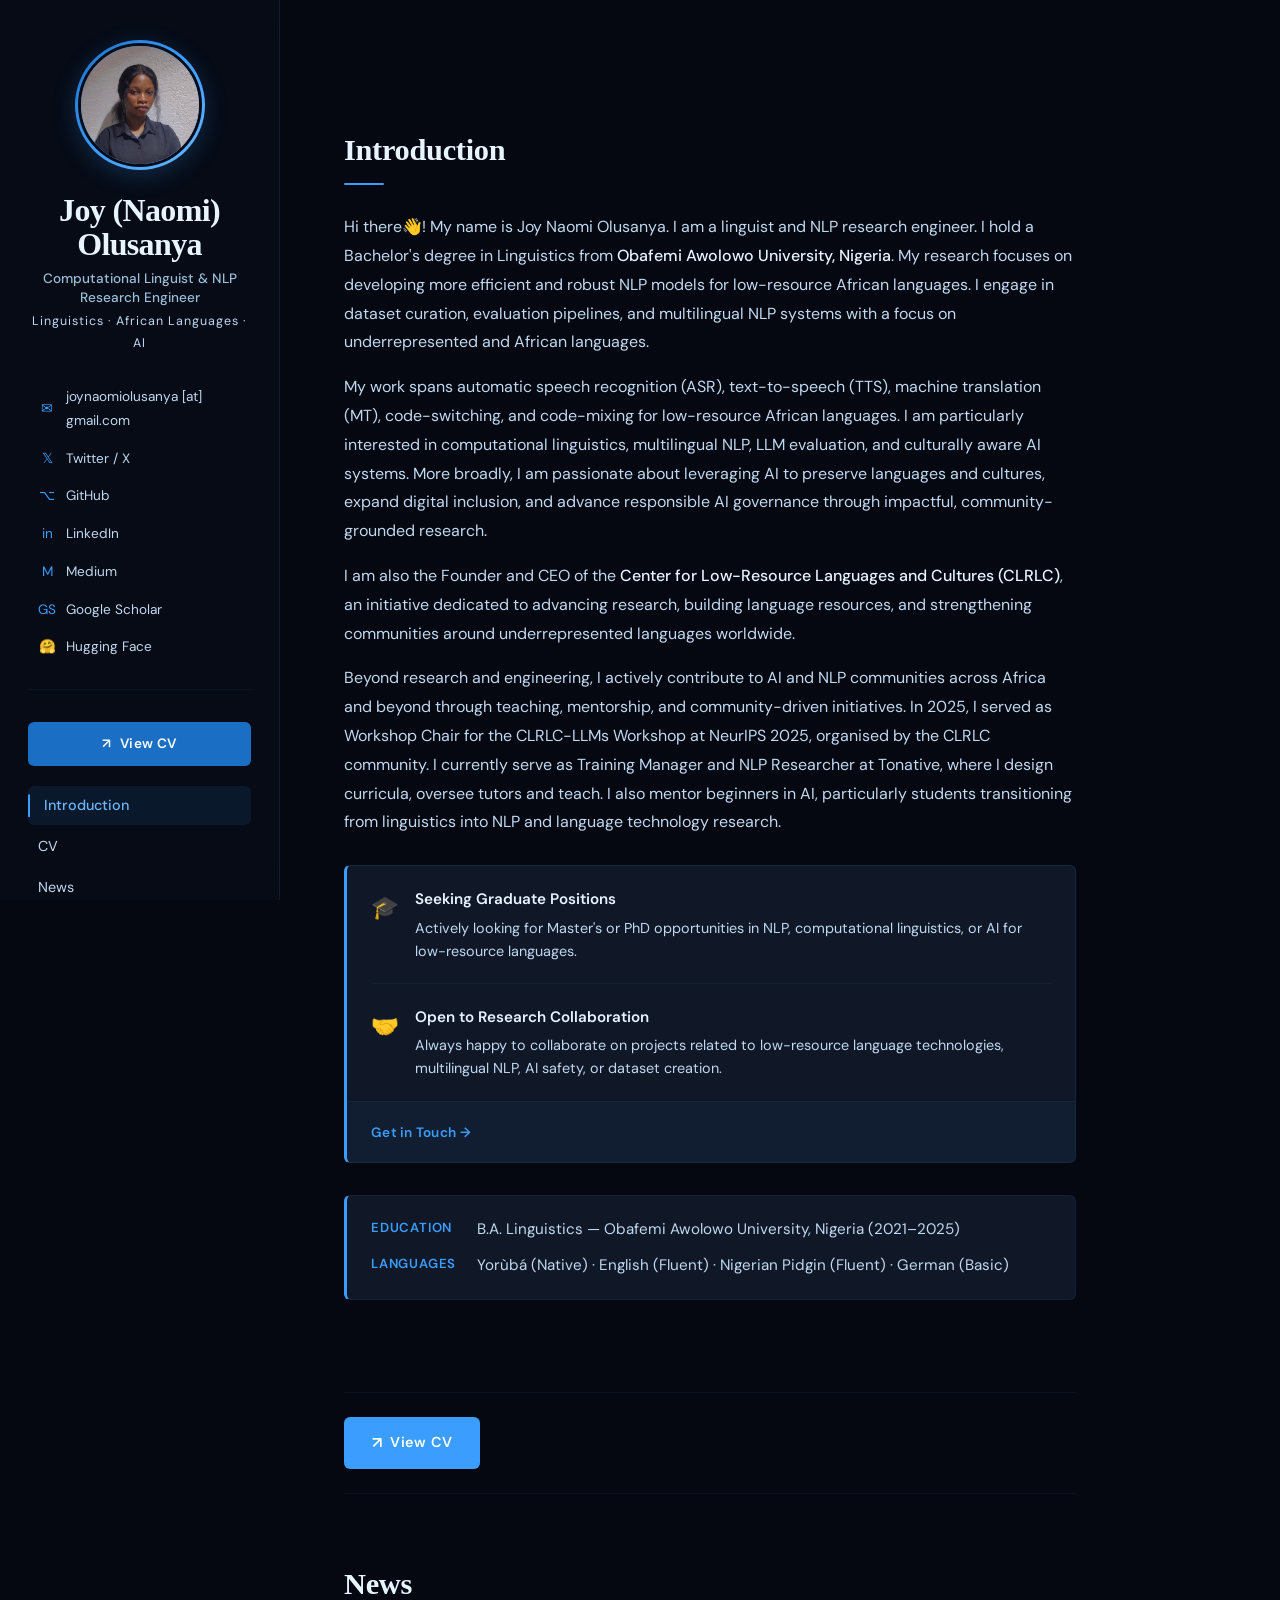
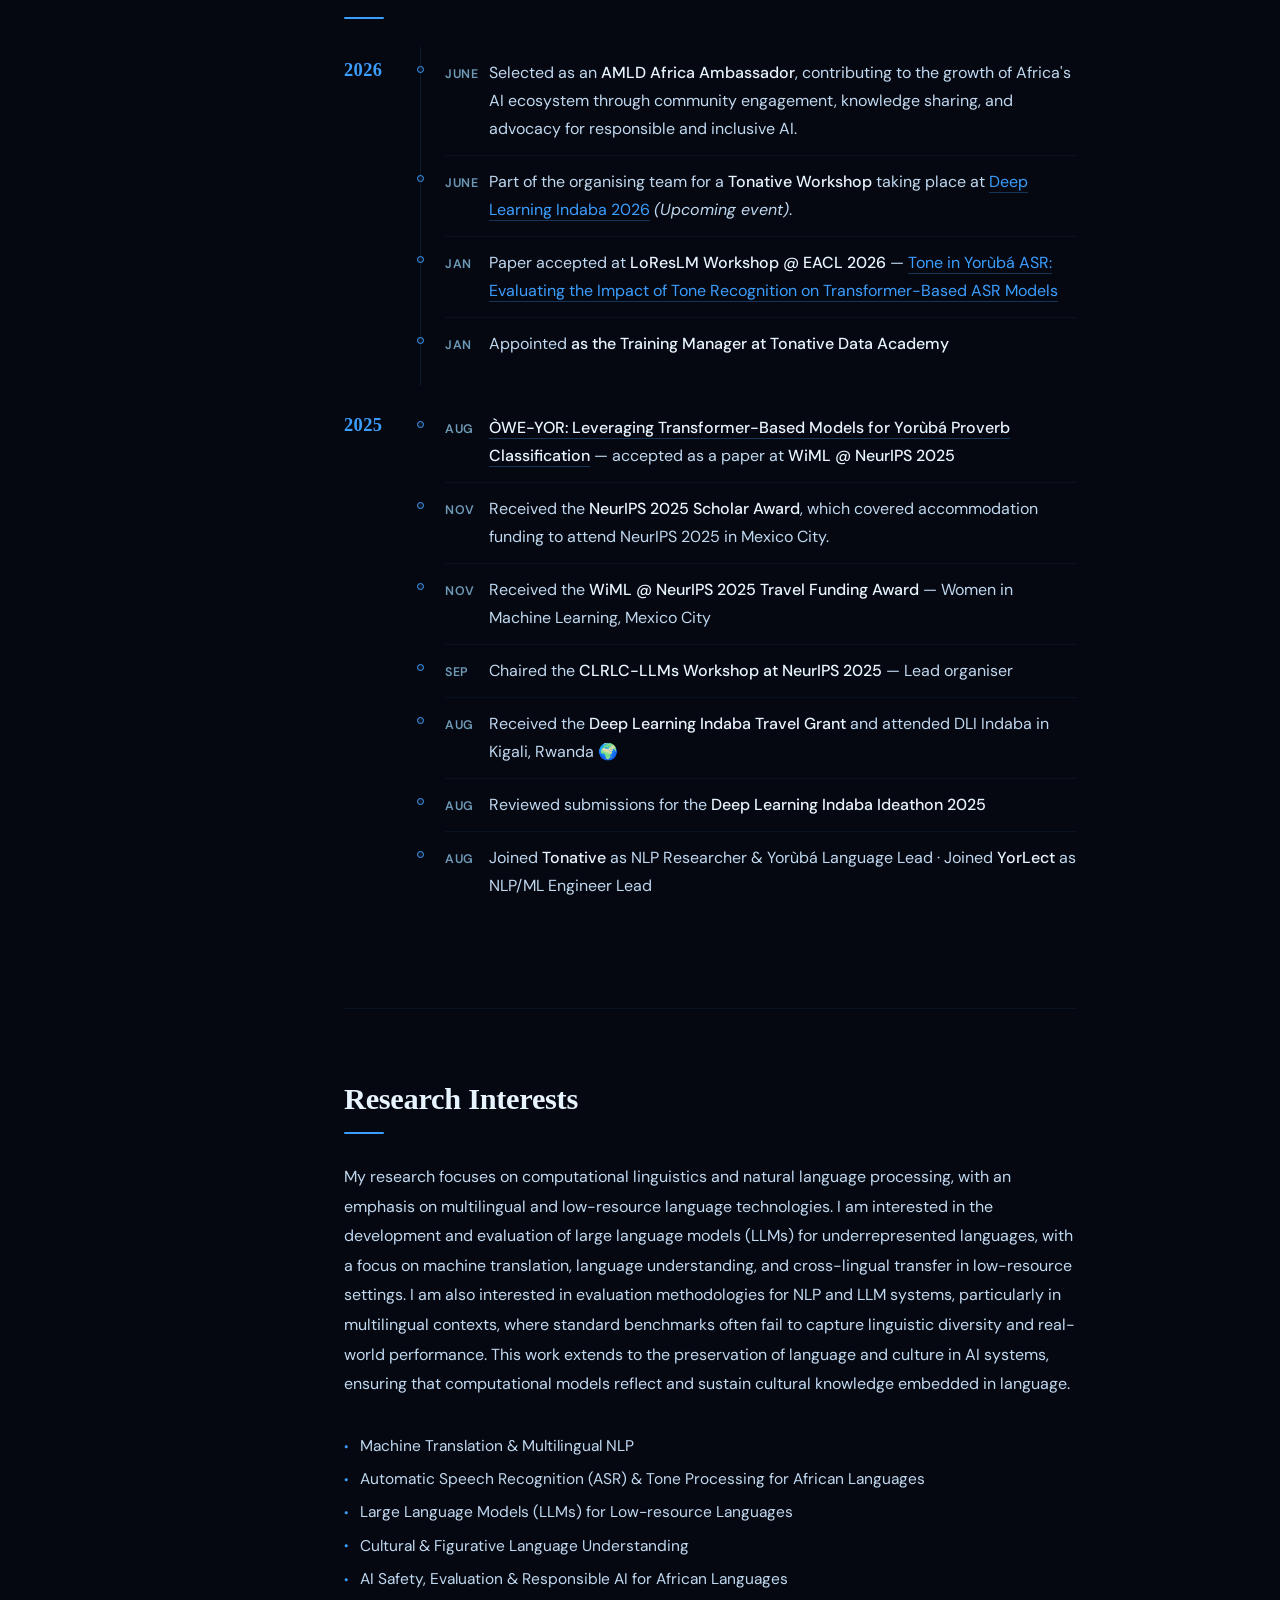
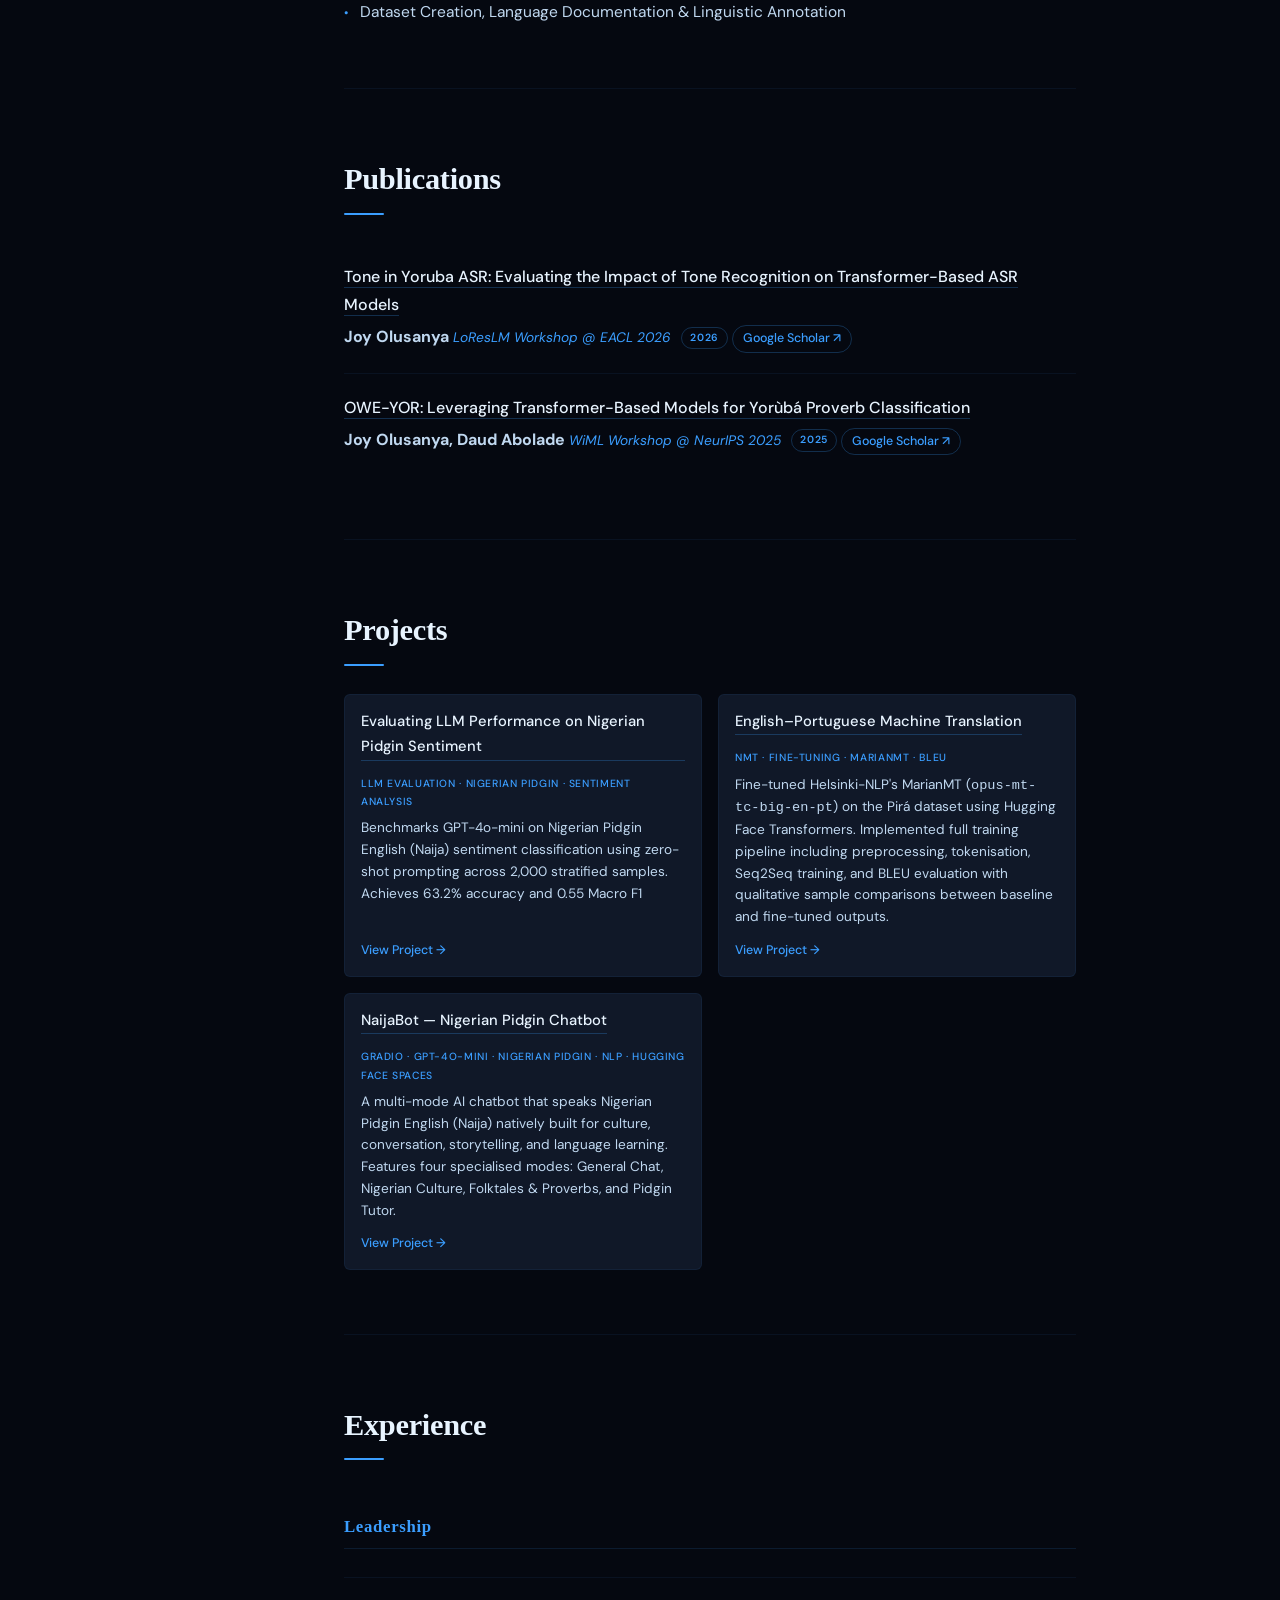
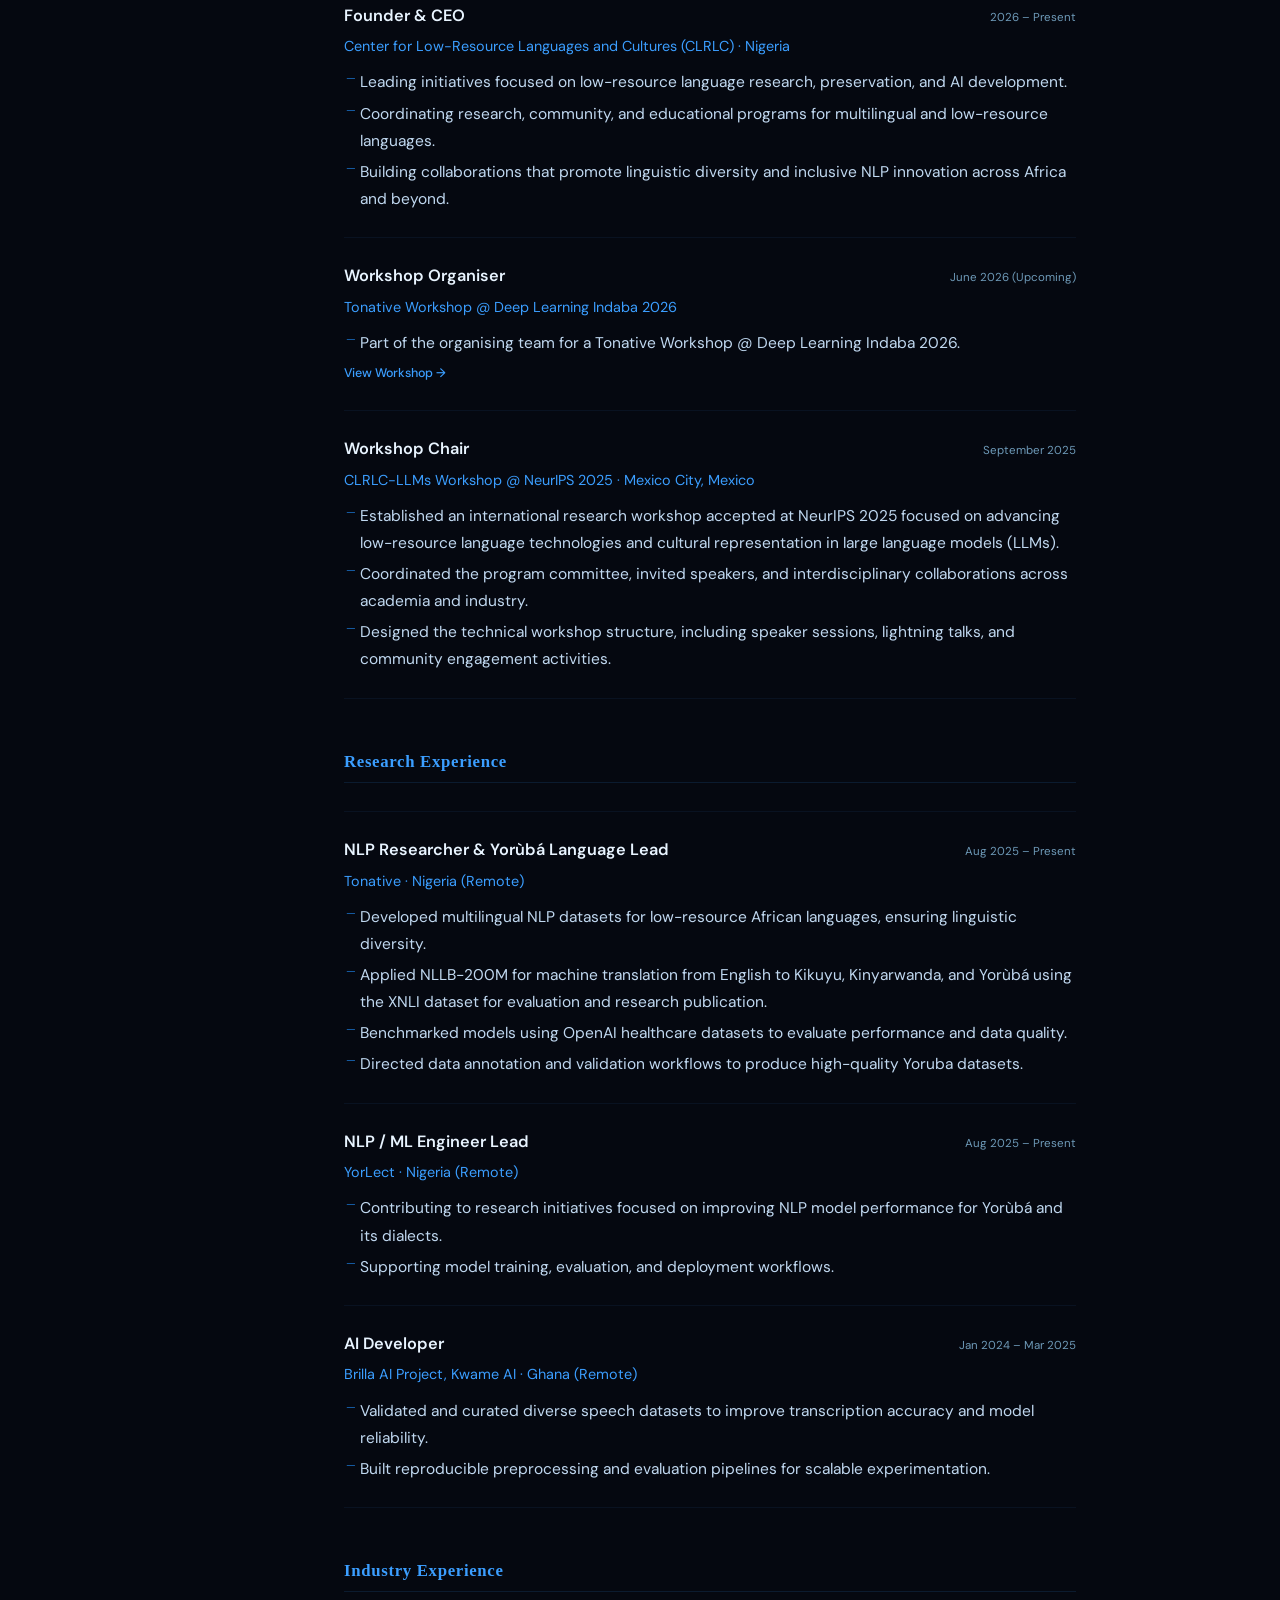
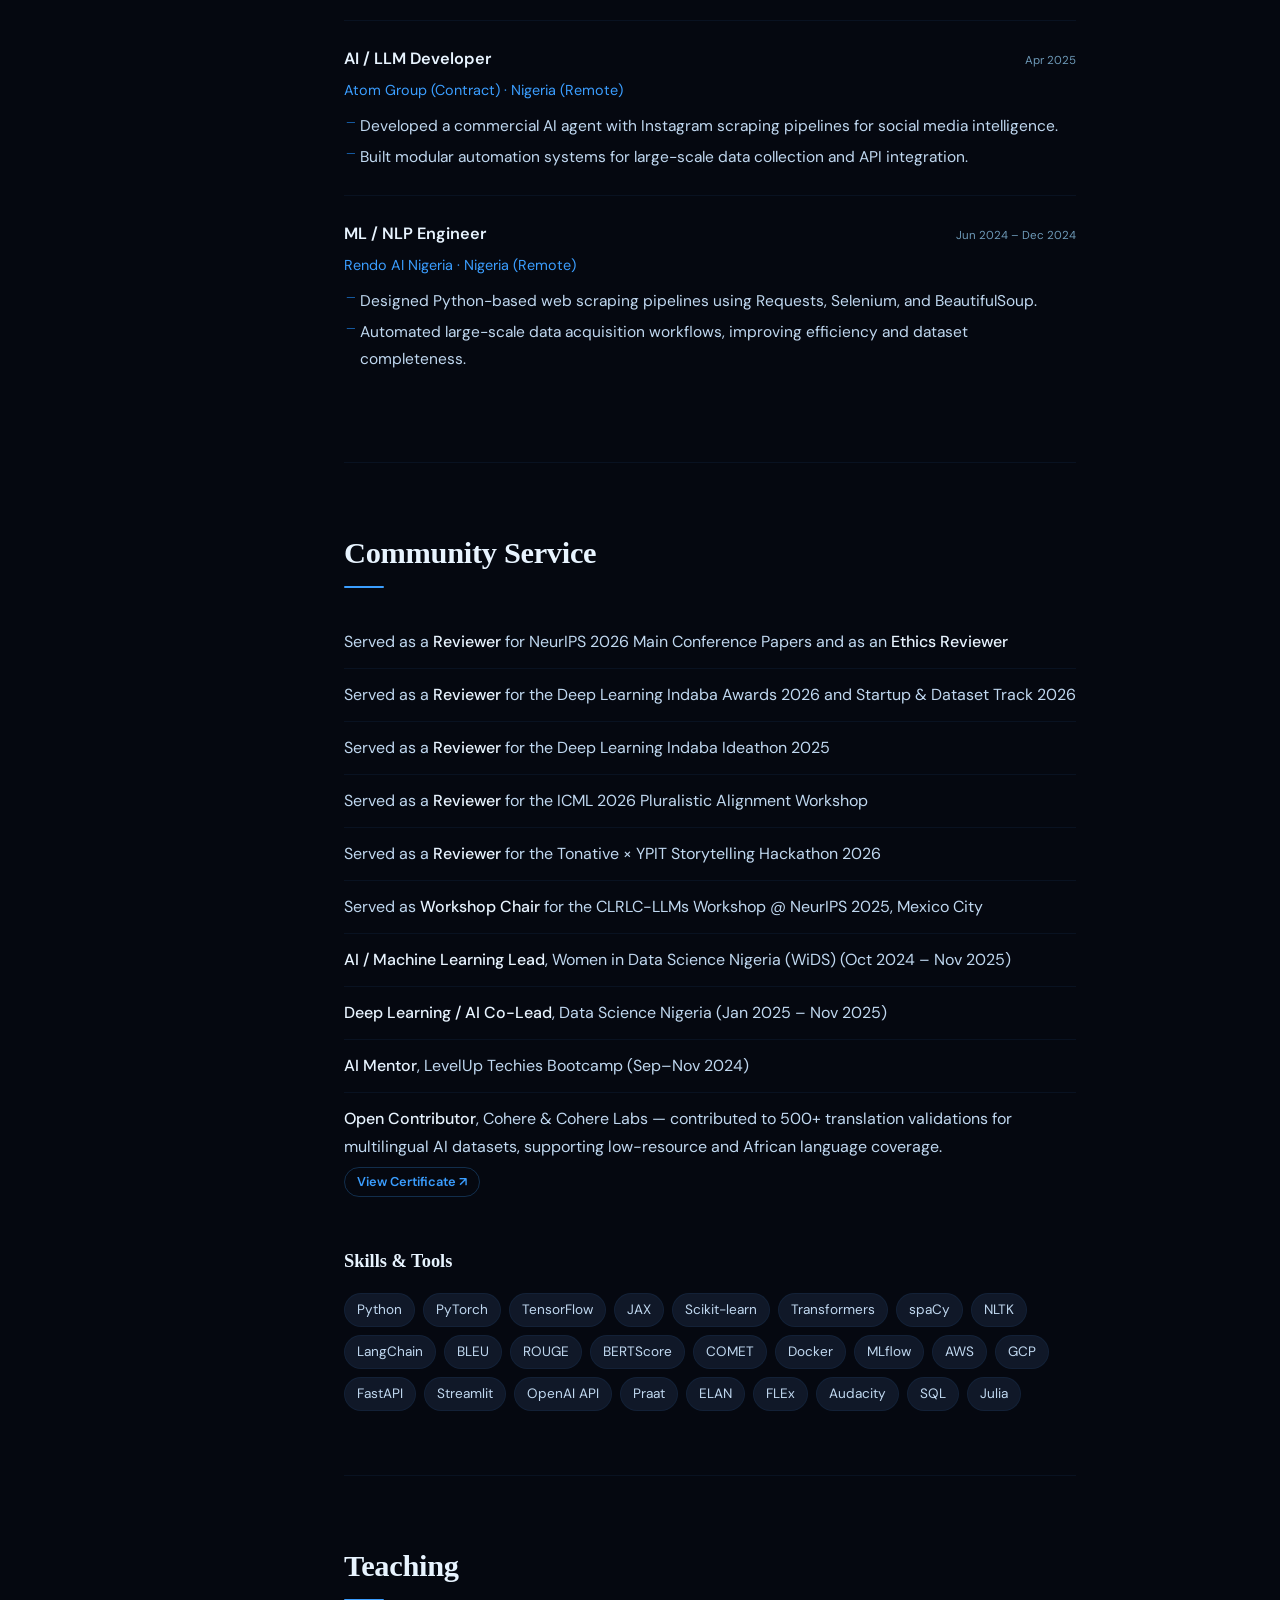
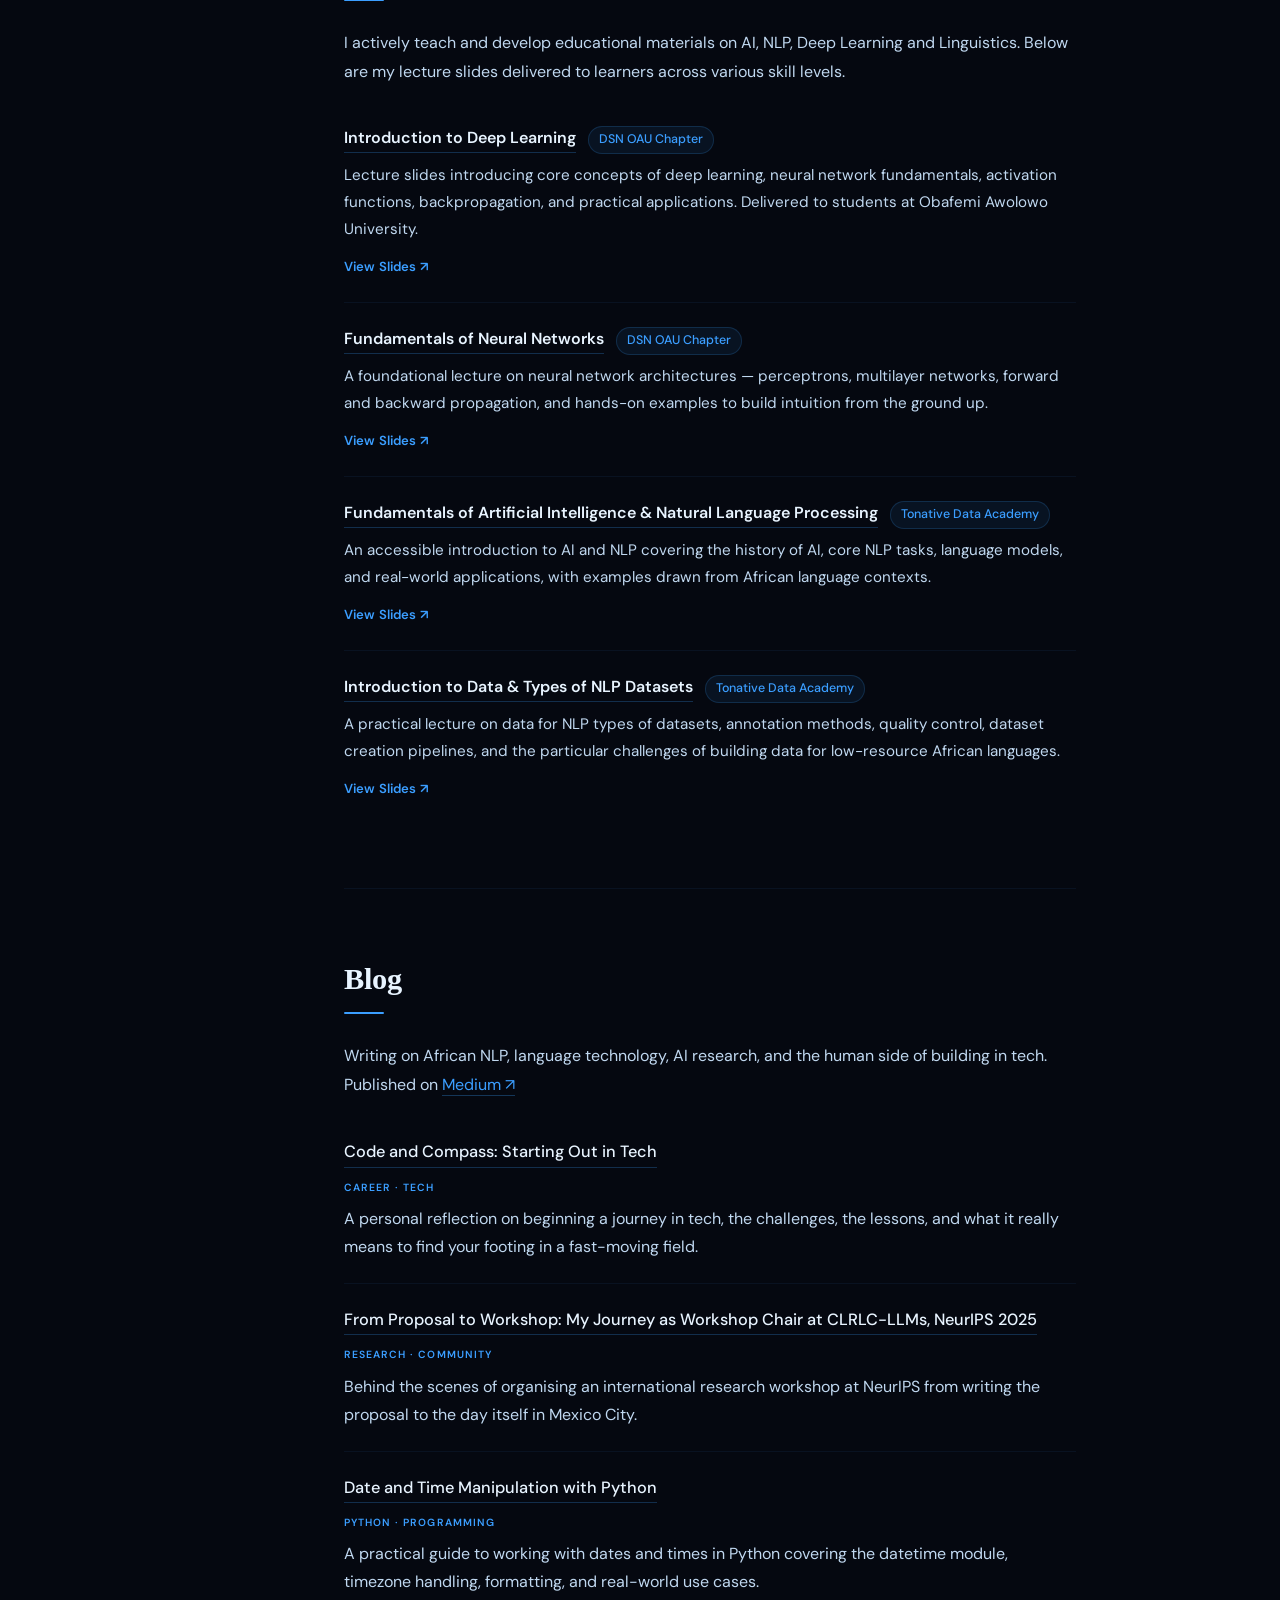
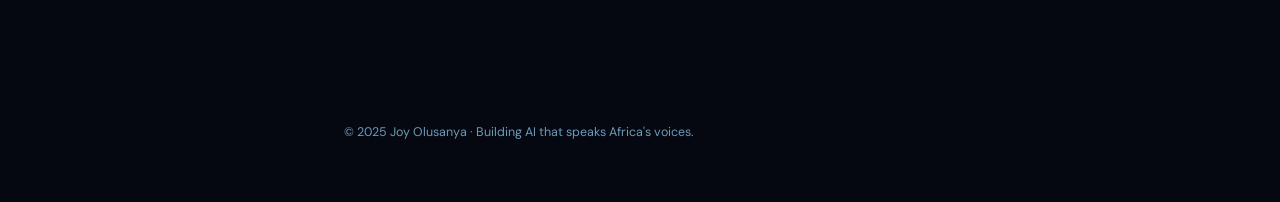
==== commit 56b41a75: "Update index.html" ====
--- a/index.html
+++ b/index.html
@@ -216,7 +216,7 @@
               <div class="news-entry">
                 <span class="news-month">Jan</span>
                 <div class="news-body">
-                  Appointed <strong>Training Manager at Tonative Data Academy</strong>
+                  Appointed <strong>as the Training Manager at Tonative Data Academy</strong>
                 </div>
               </div>
             </div>
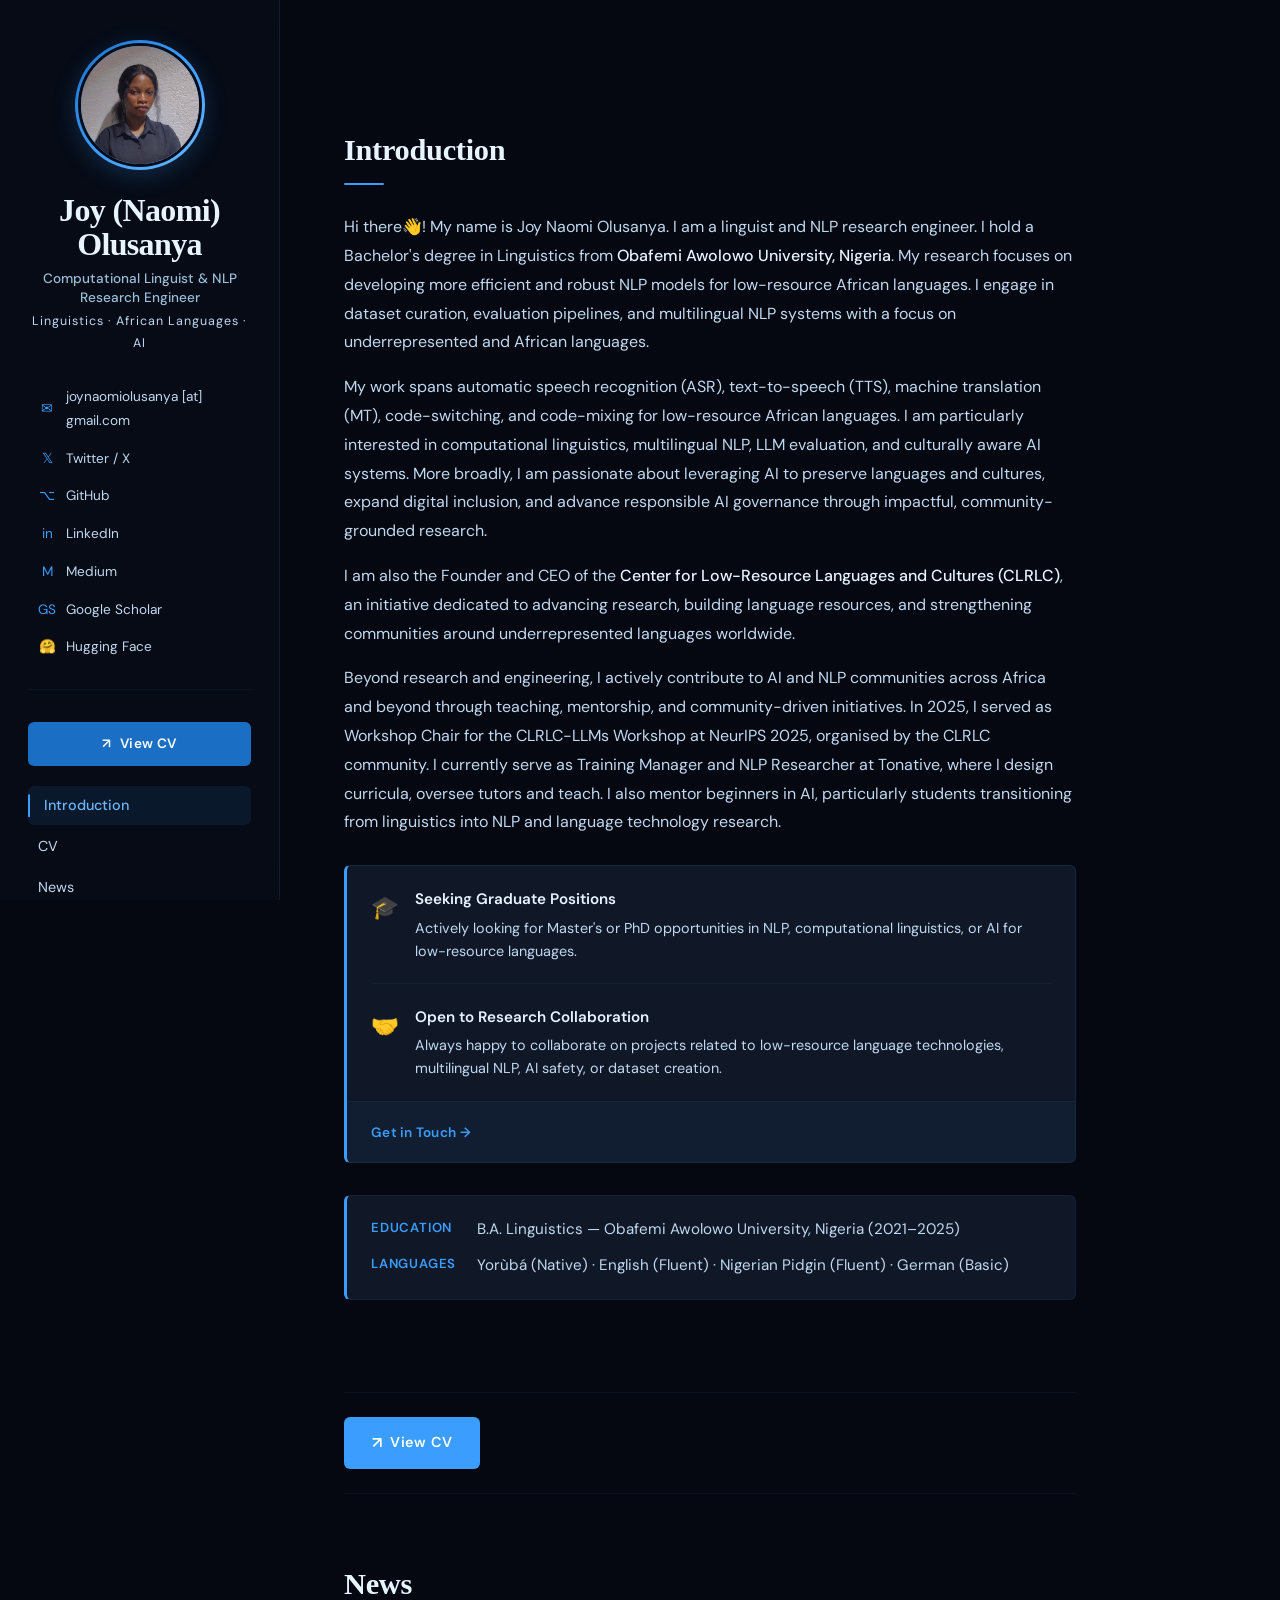
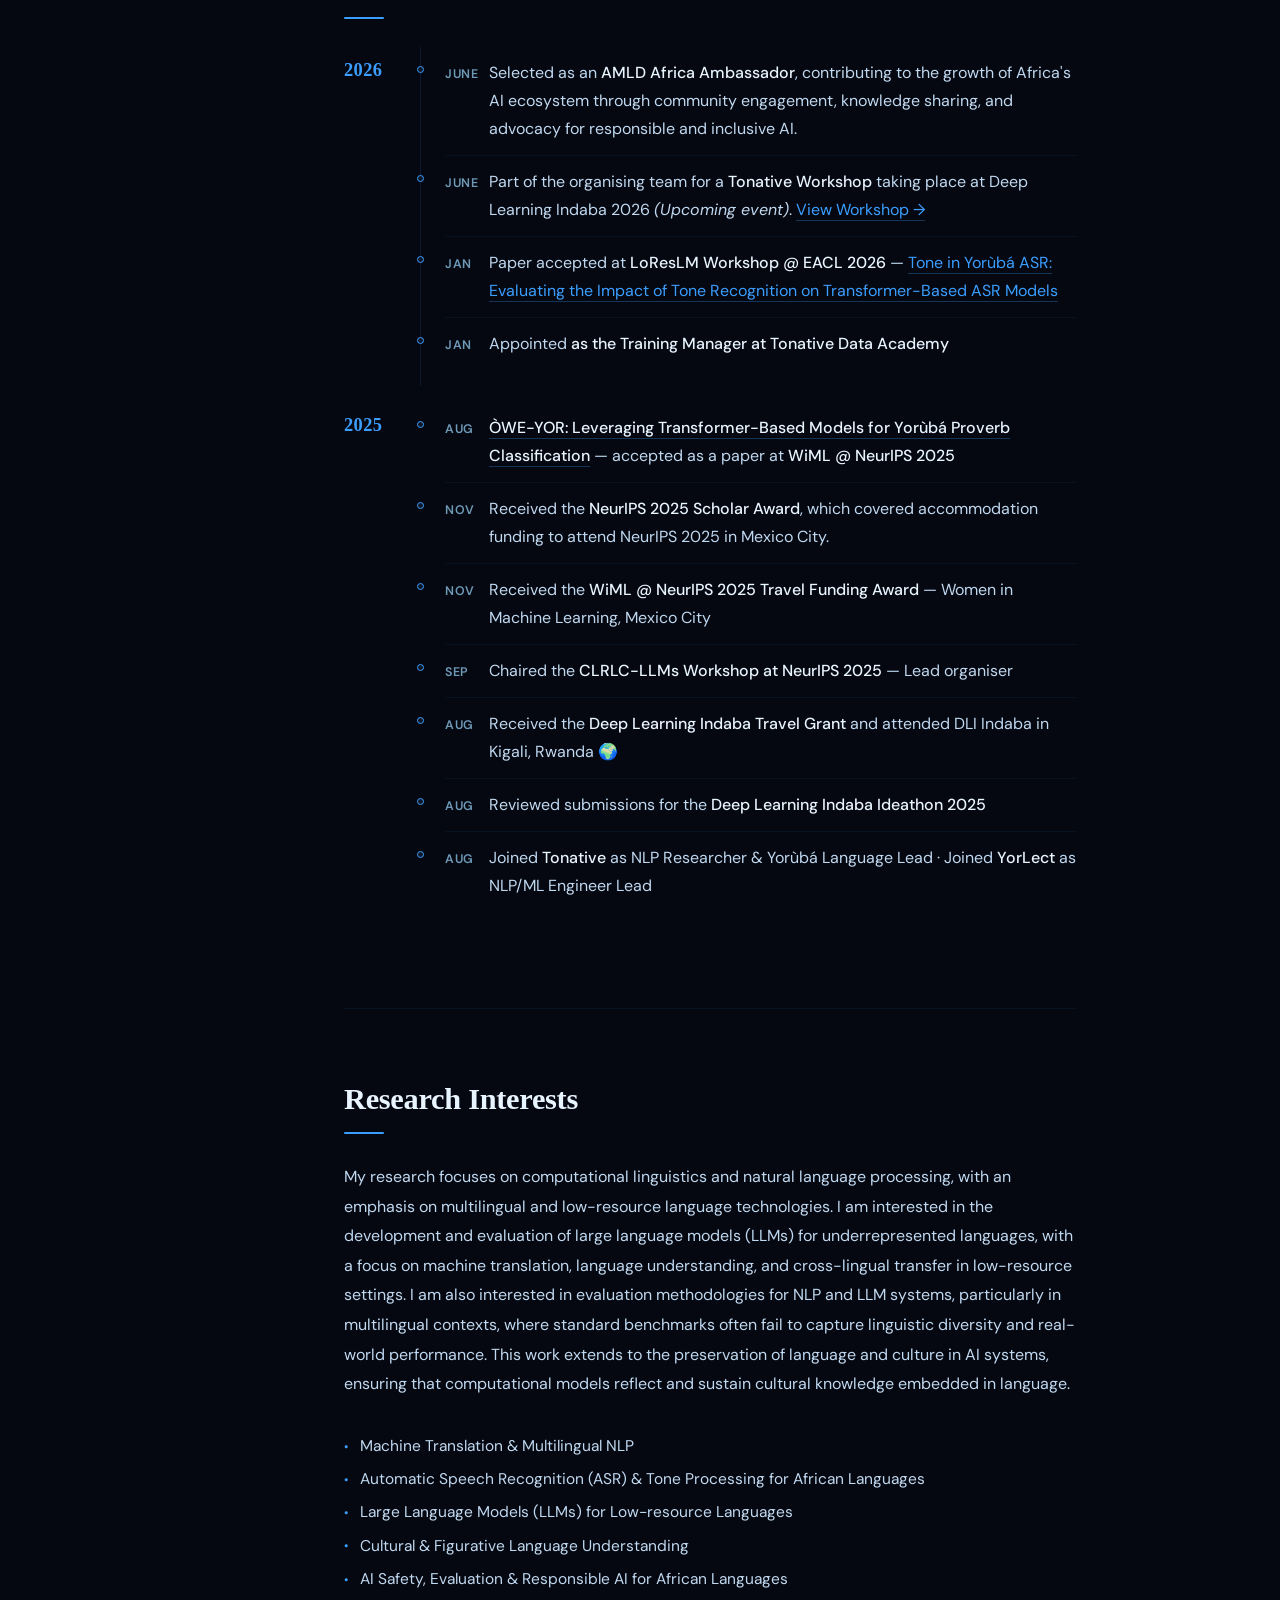
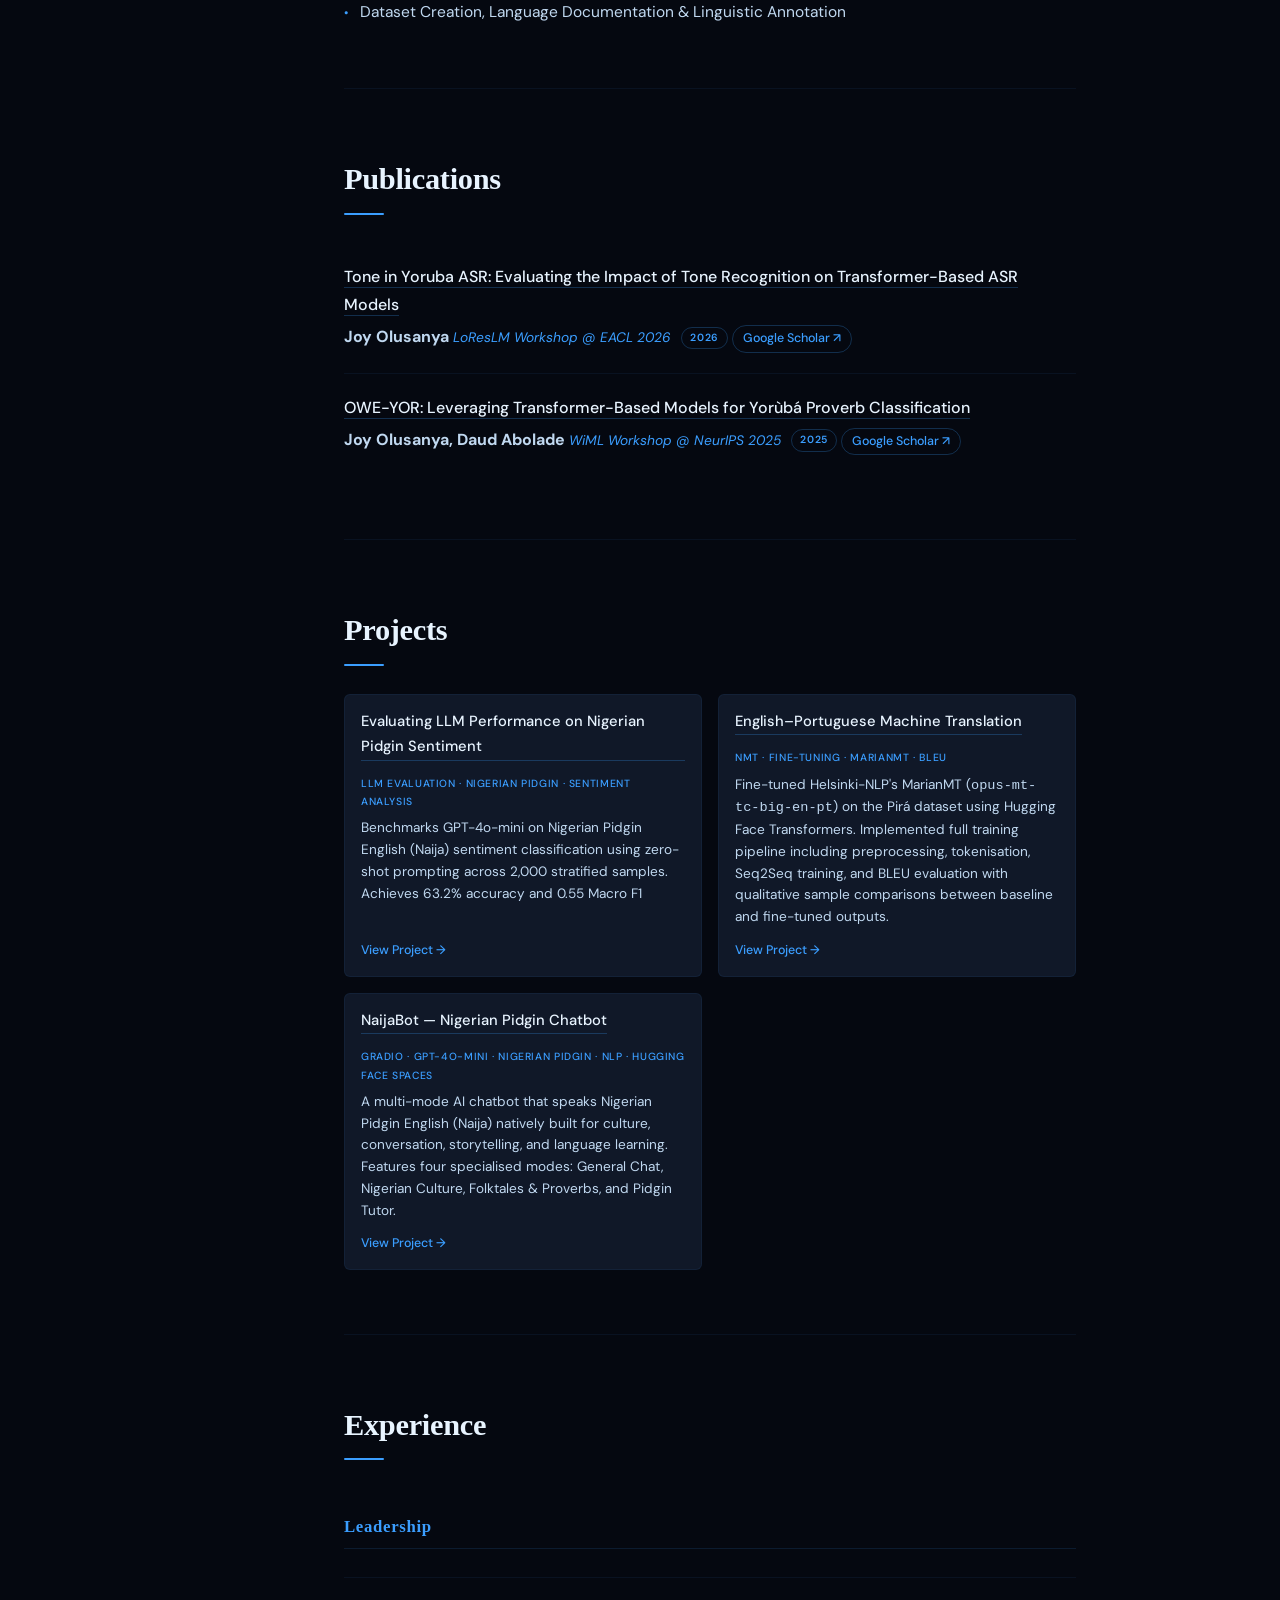
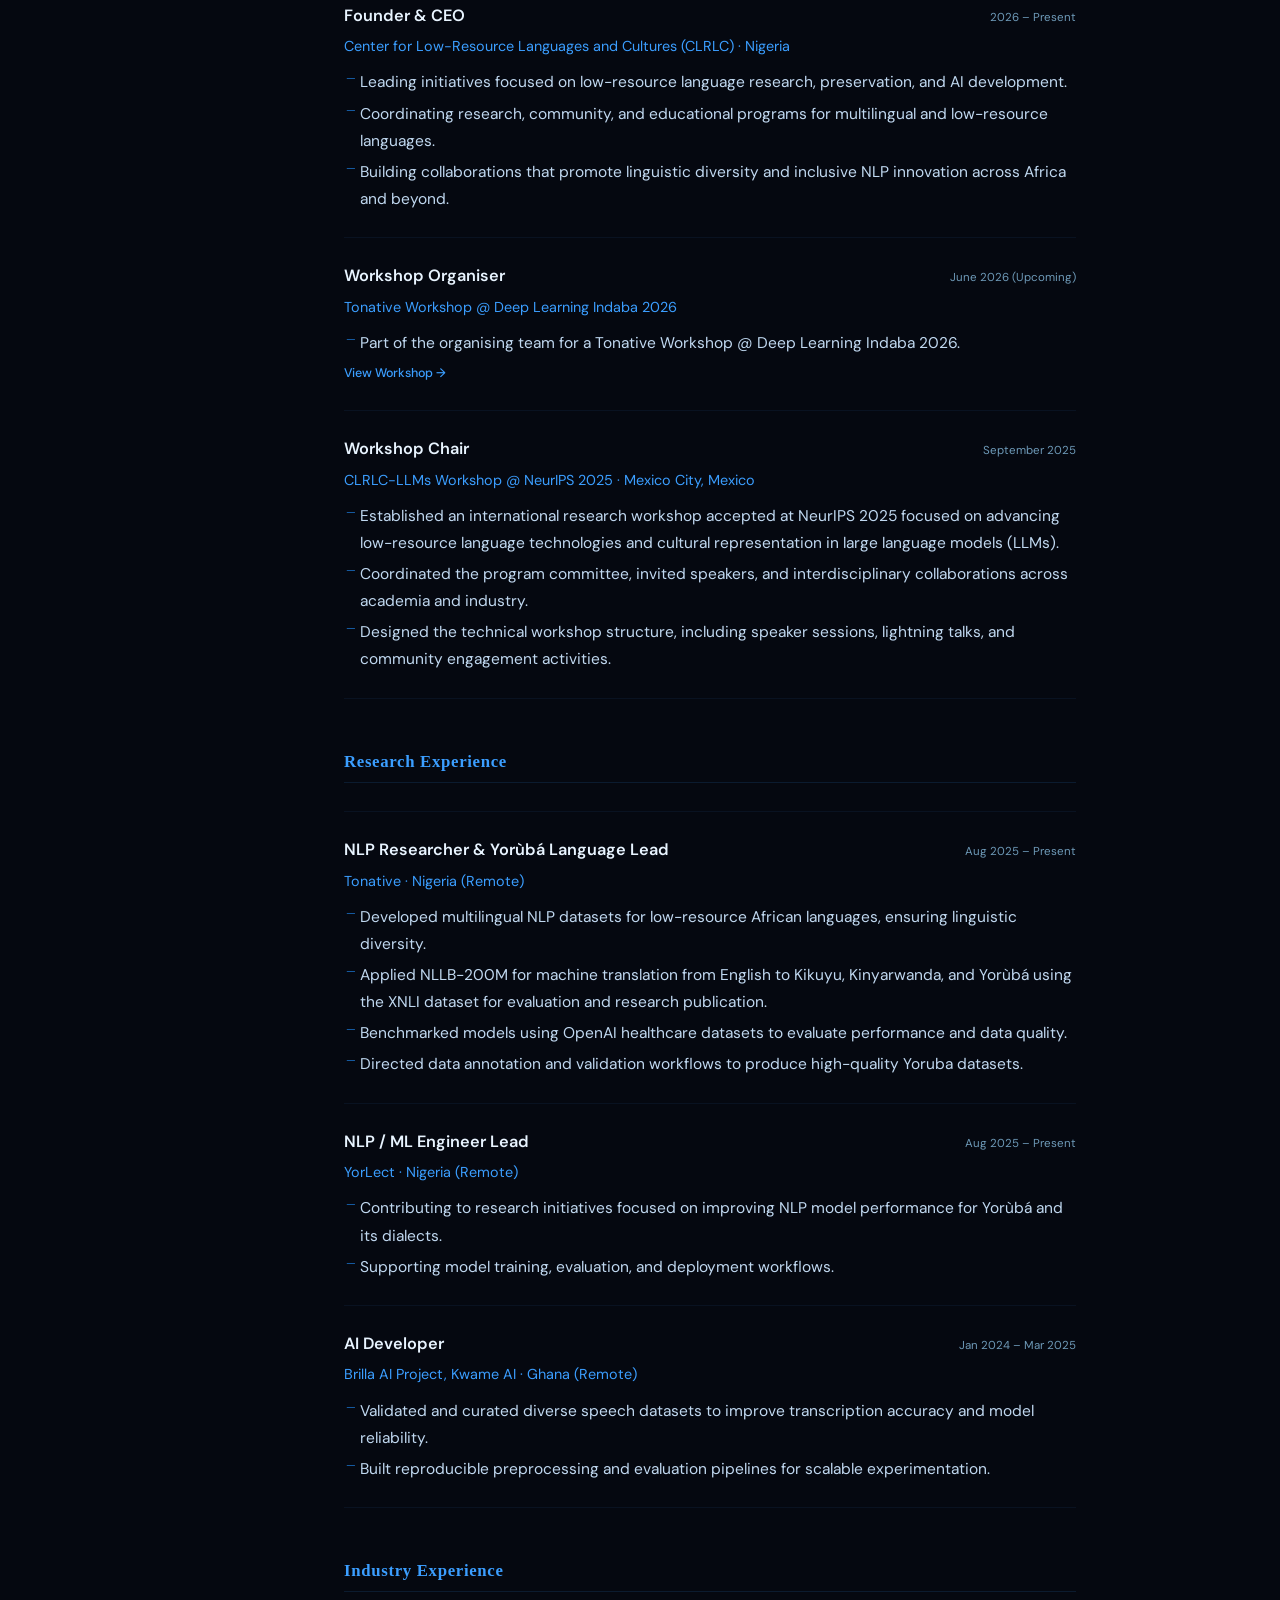
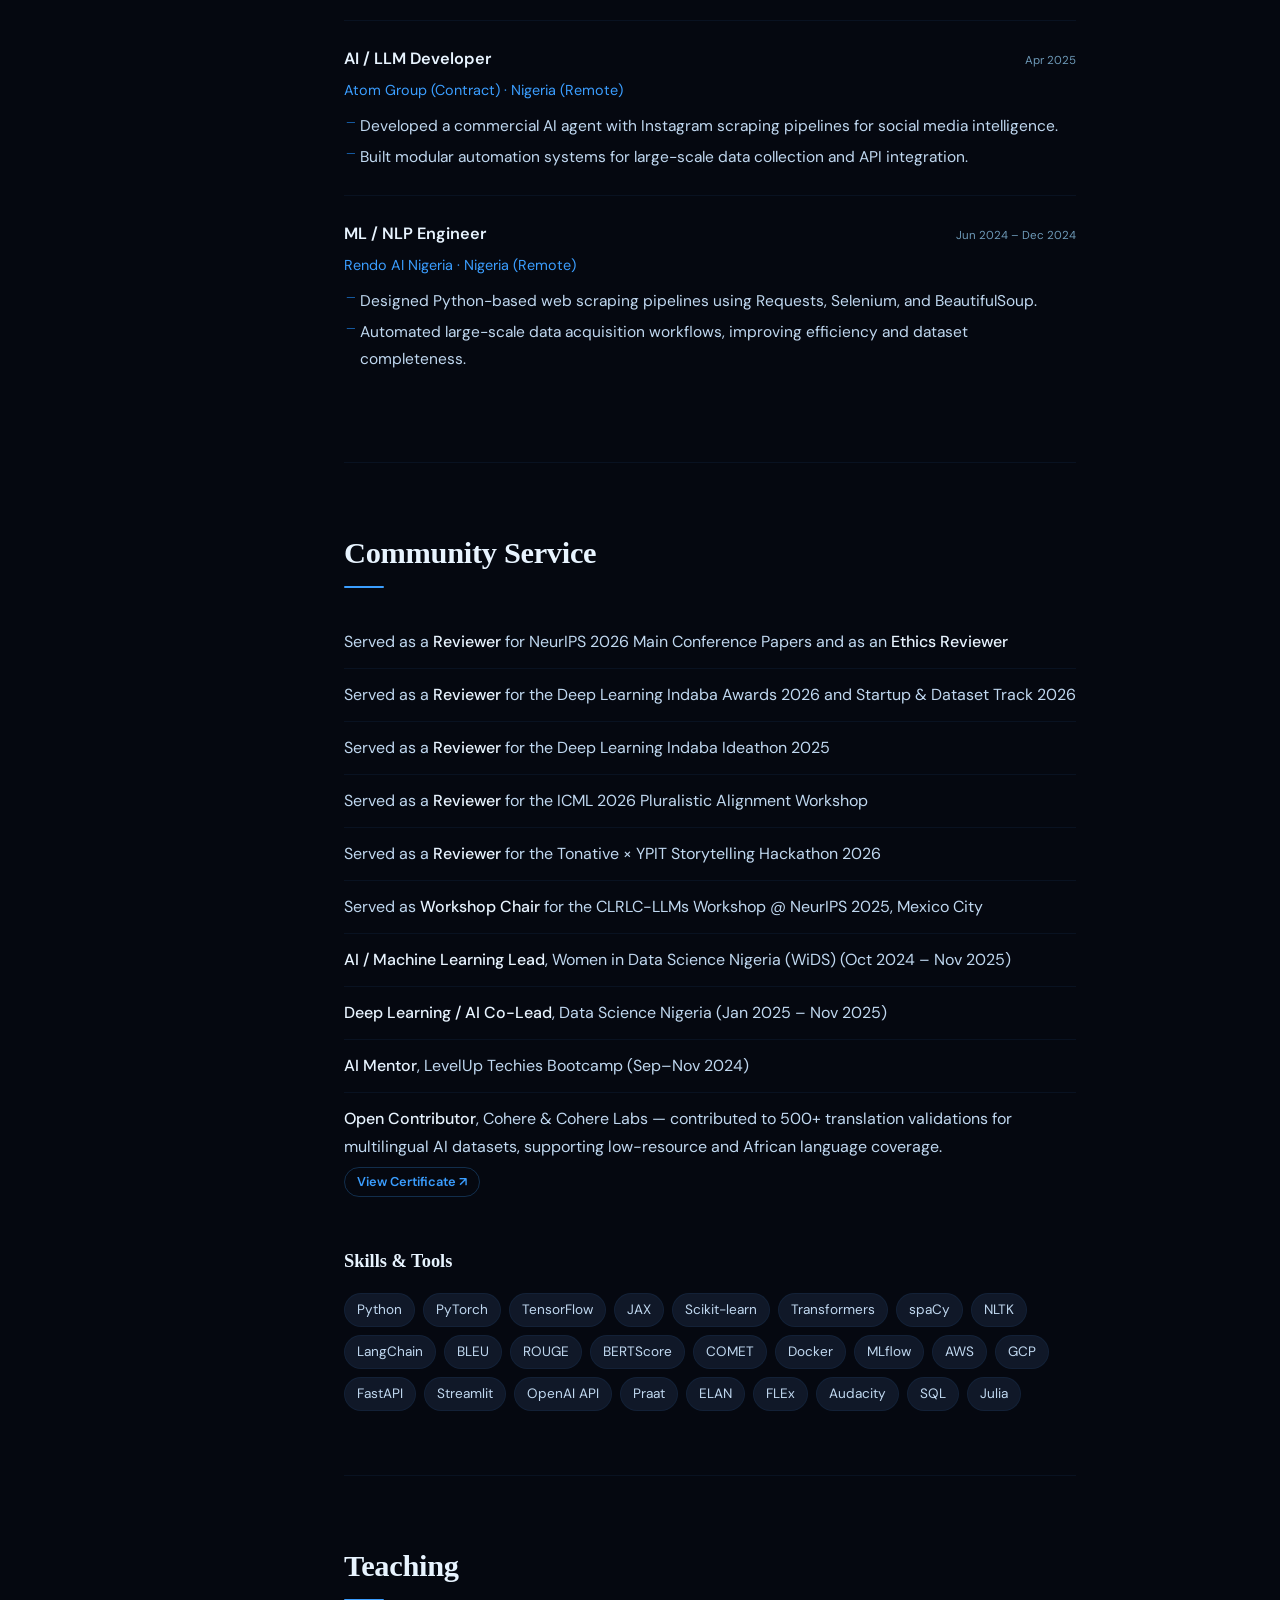
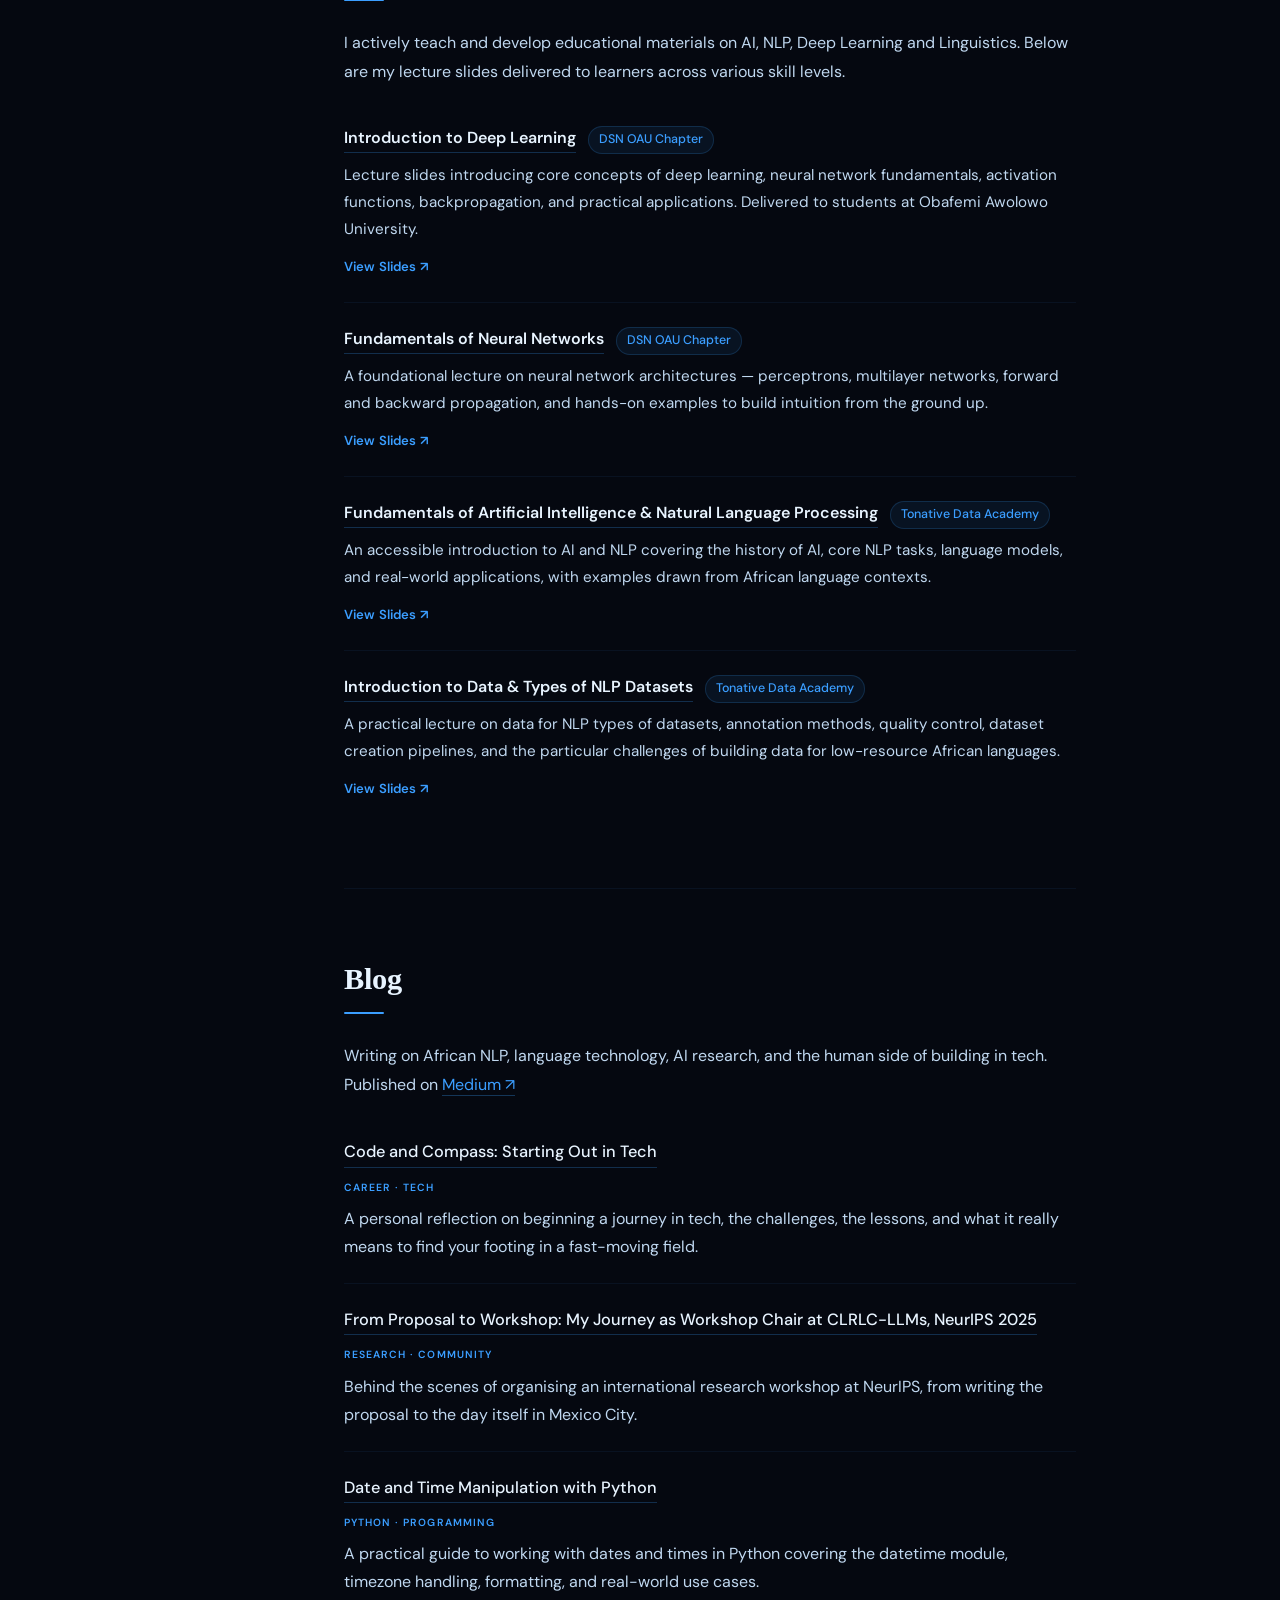
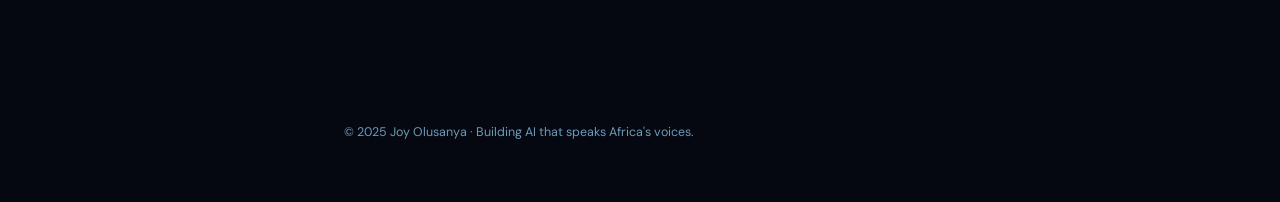
==== commit e5945ee1: "Update index.html" ====
--- a/index.html
+++ b/index.html
@@ -201,9 +201,8 @@
               <div class="news-entry">
                 <span class="news-month">June</span>
                 <div class="news-body">
-                  Part of the organising team for a <strong>Tonative Workshop</strong> taking place at
-                  <a href="https://www.tonative.org/indaba-2026" target="_blank" rel="noopener" class="text-link">Deep Learning Indaba 2026</a>
-                  <em>(Upcoming event)</em>.
+                  Part of the organising team for a <strong>Tonative Workshop</strong> taking place at Deep Learning Indaba 2026 <em>(Upcoming event)</em>.
+                  <a href="https://www.tonative.org/indaba-2026" target="_blank" rel="noopener" class="text-link">View Workshop →</a>
                 </div>
               </div>
               <div class="news-entry">
@@ -588,7 +587,7 @@
           <li>
             <a href="https://medium.com/@joynaomi81/from-proposal-to-workshop-my-journey-as-workshop-chair-at-clrlc-llms-neurips-2025-2286a7e6b282" target="_blank" rel="noopener" class="blog-list-title">From Proposal to Workshop: My Journey as Workshop Chair at CLRLC-LLMs, NeurIPS 2025</a>
             <span class="blog-list-tag">Research · Community</span>
-            <p>Behind the scenes of organising an international research workshop at NeurIPS from writing the proposal to the day itself in Mexico City.</p>
+            <p>Behind the scenes of organising an international research workshop at NeurIPS, from writing the proposal to the day itself in Mexico City.</p>
           </li>
           <li>
             <a href="https://medium.com/@joynaomi81/date-and-time-manipulation-with-python-a8968851b6f8" target="_blank" rel="noopener" class="blog-list-title">Date and Time Manipulation with Python</a>
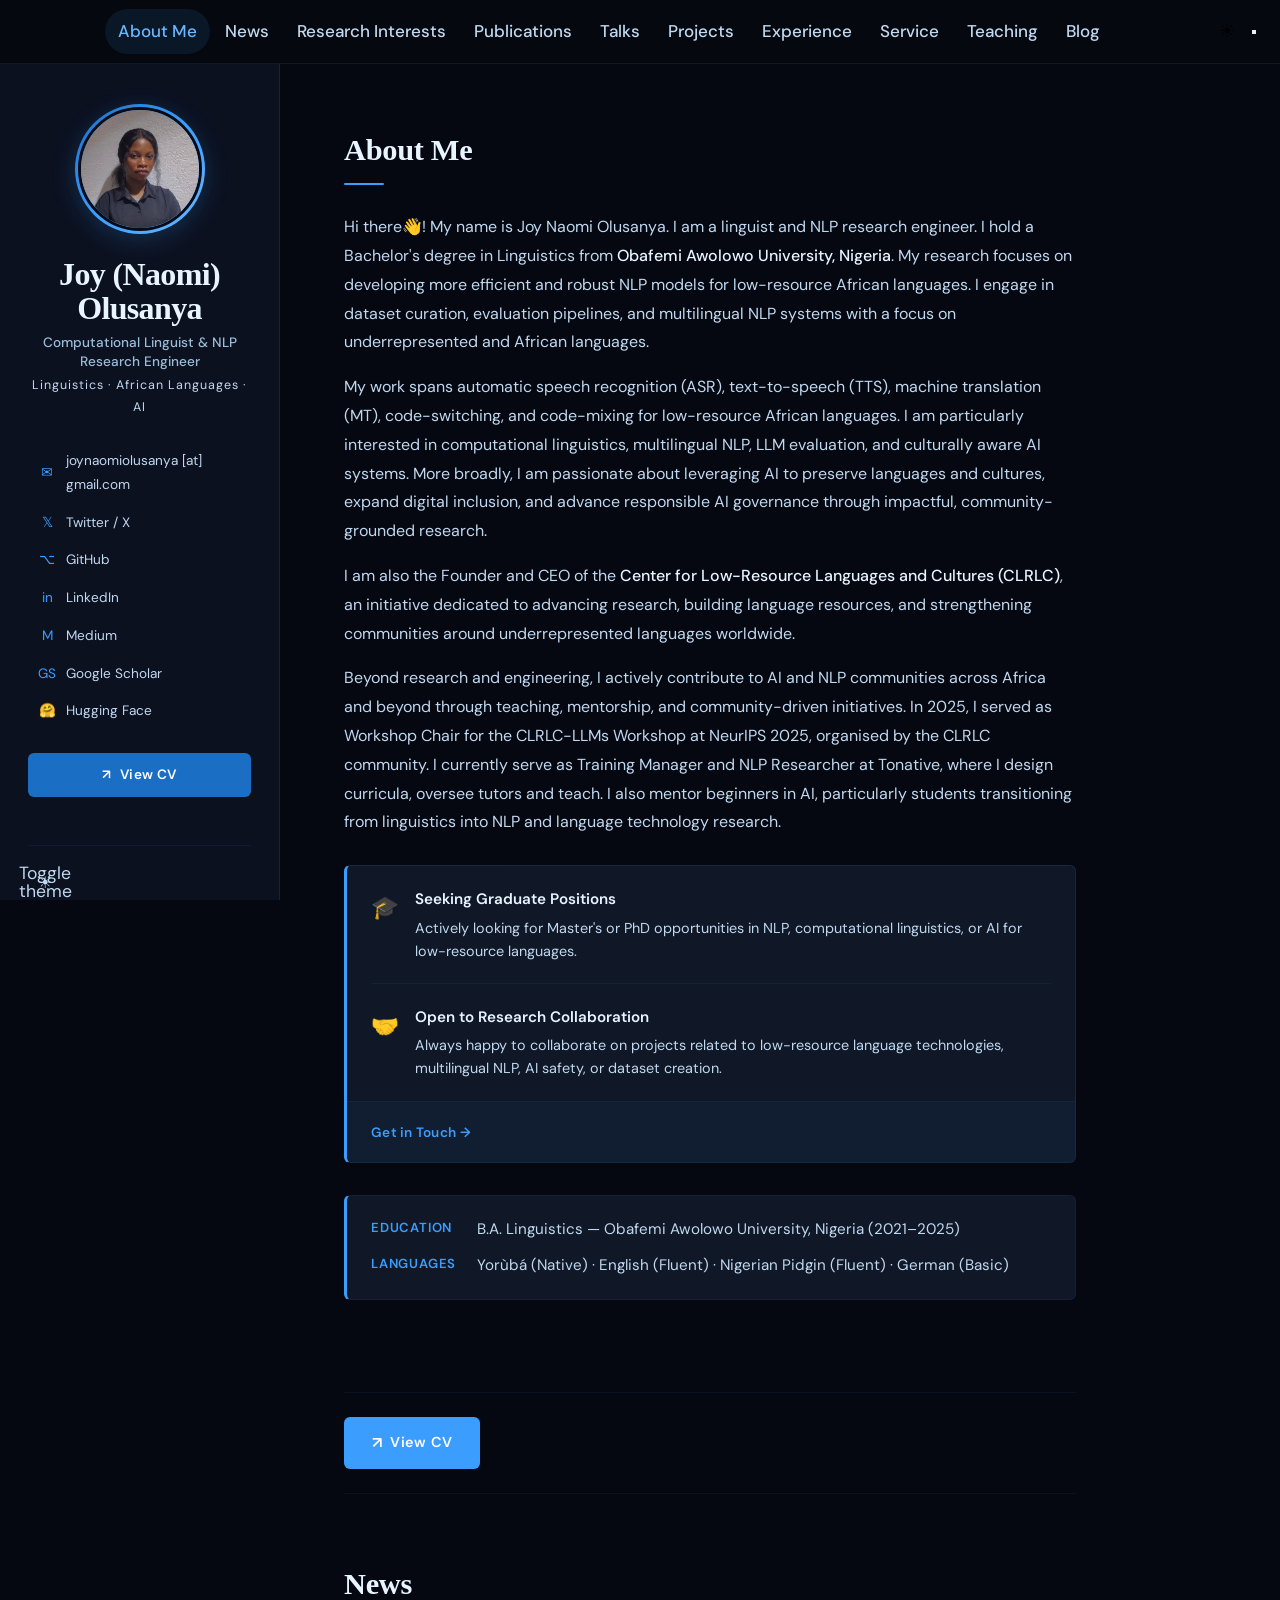
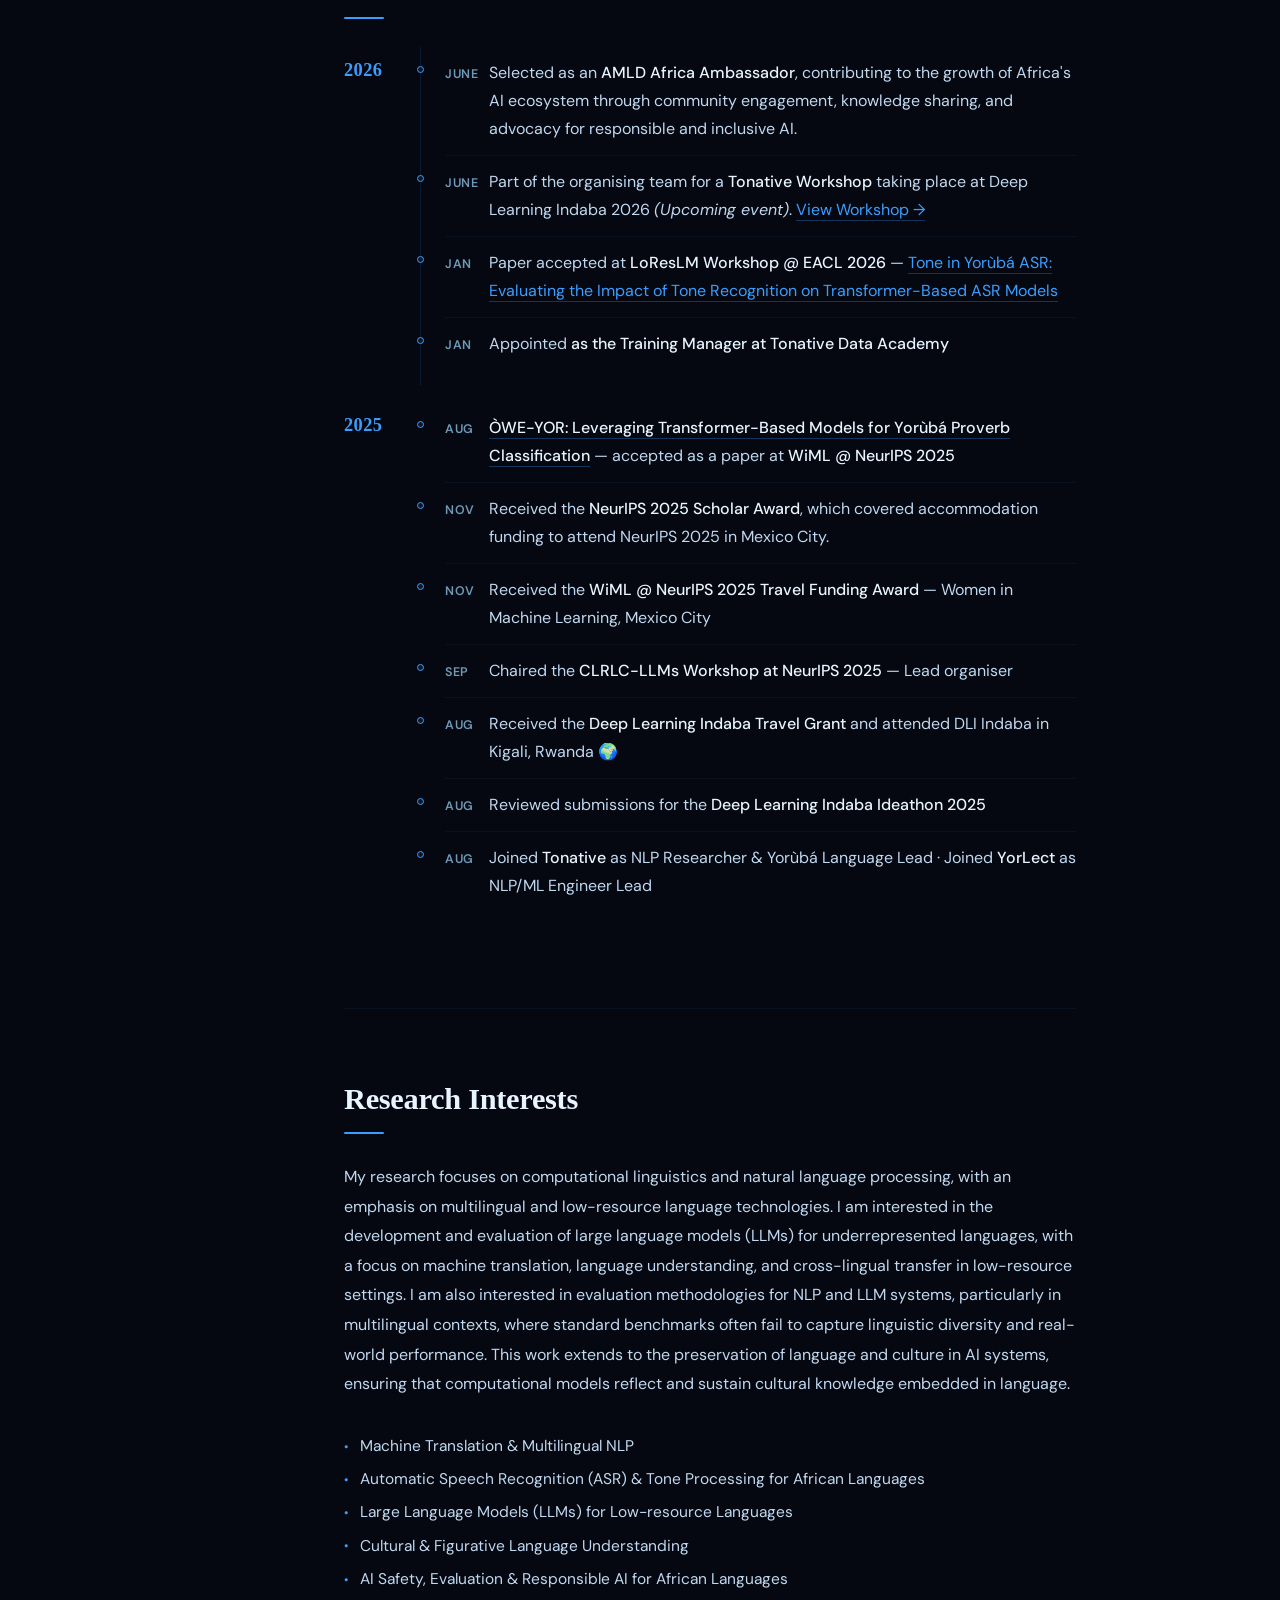
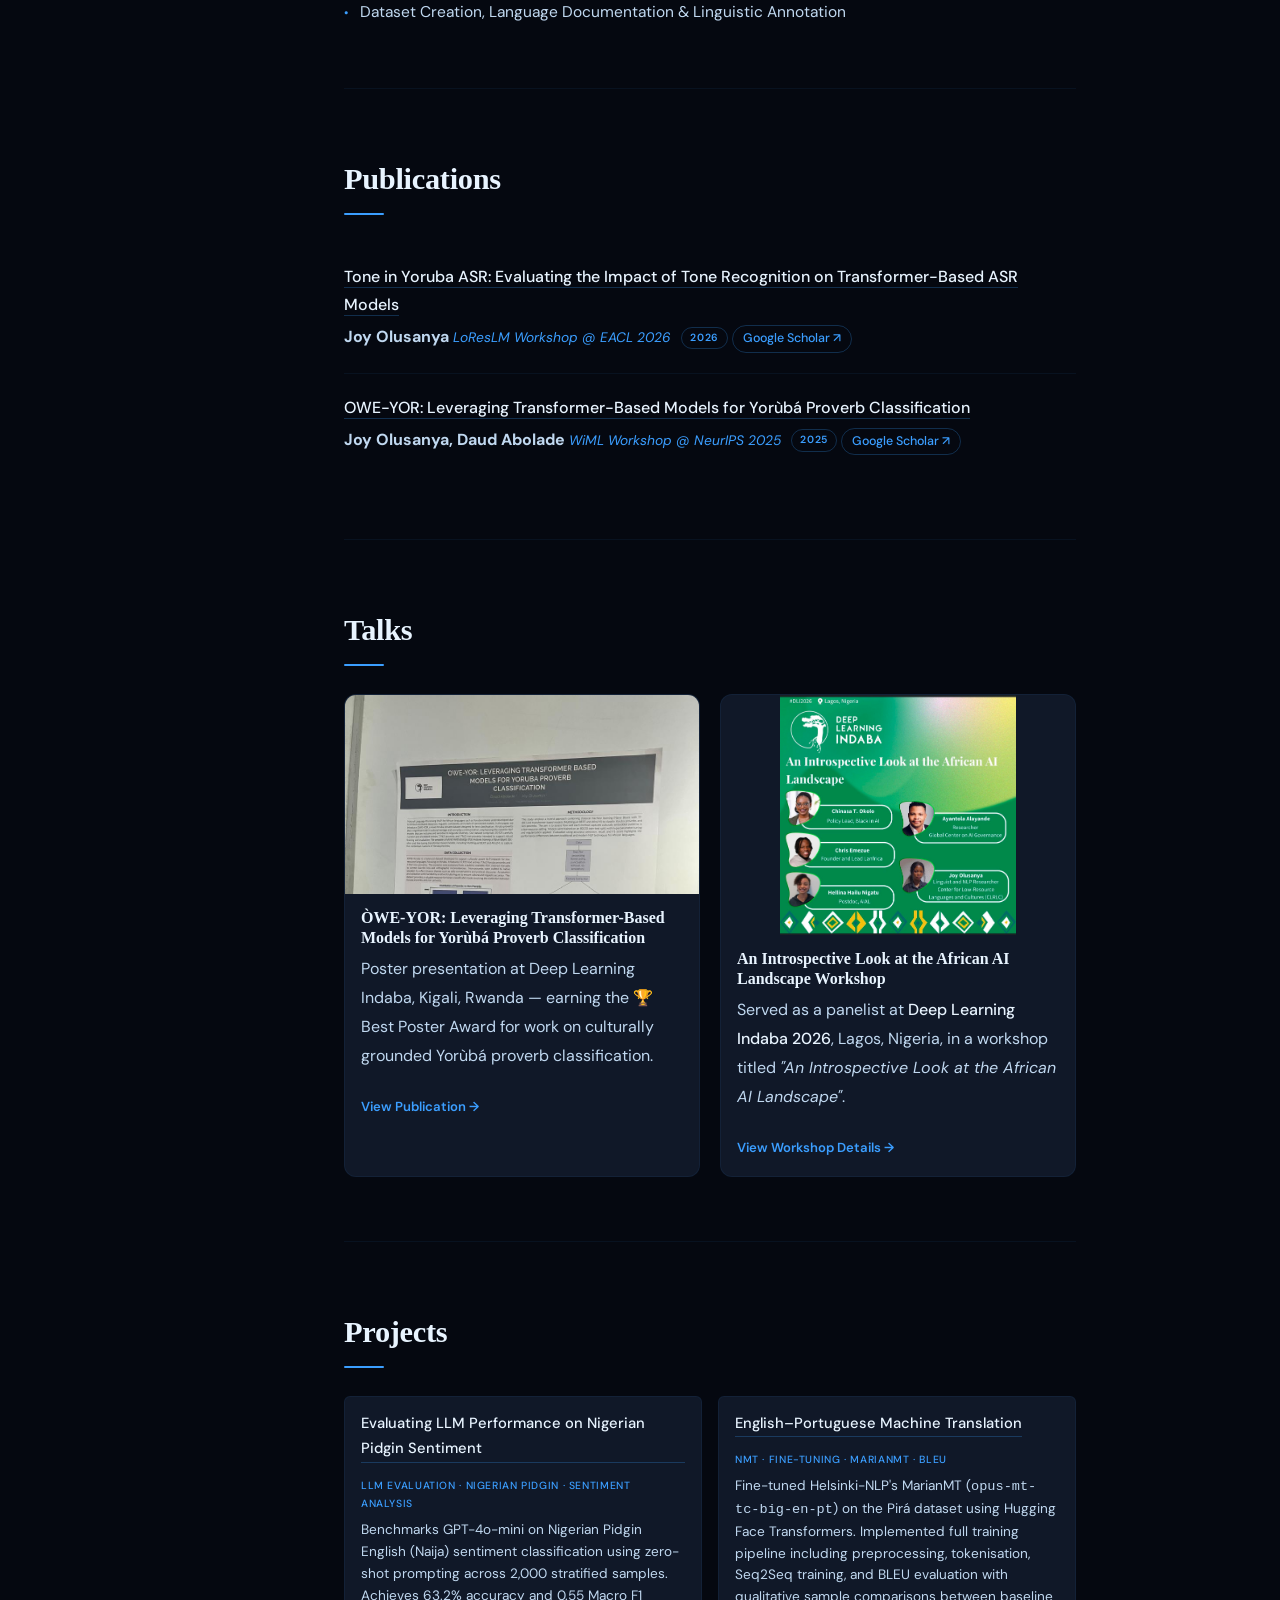
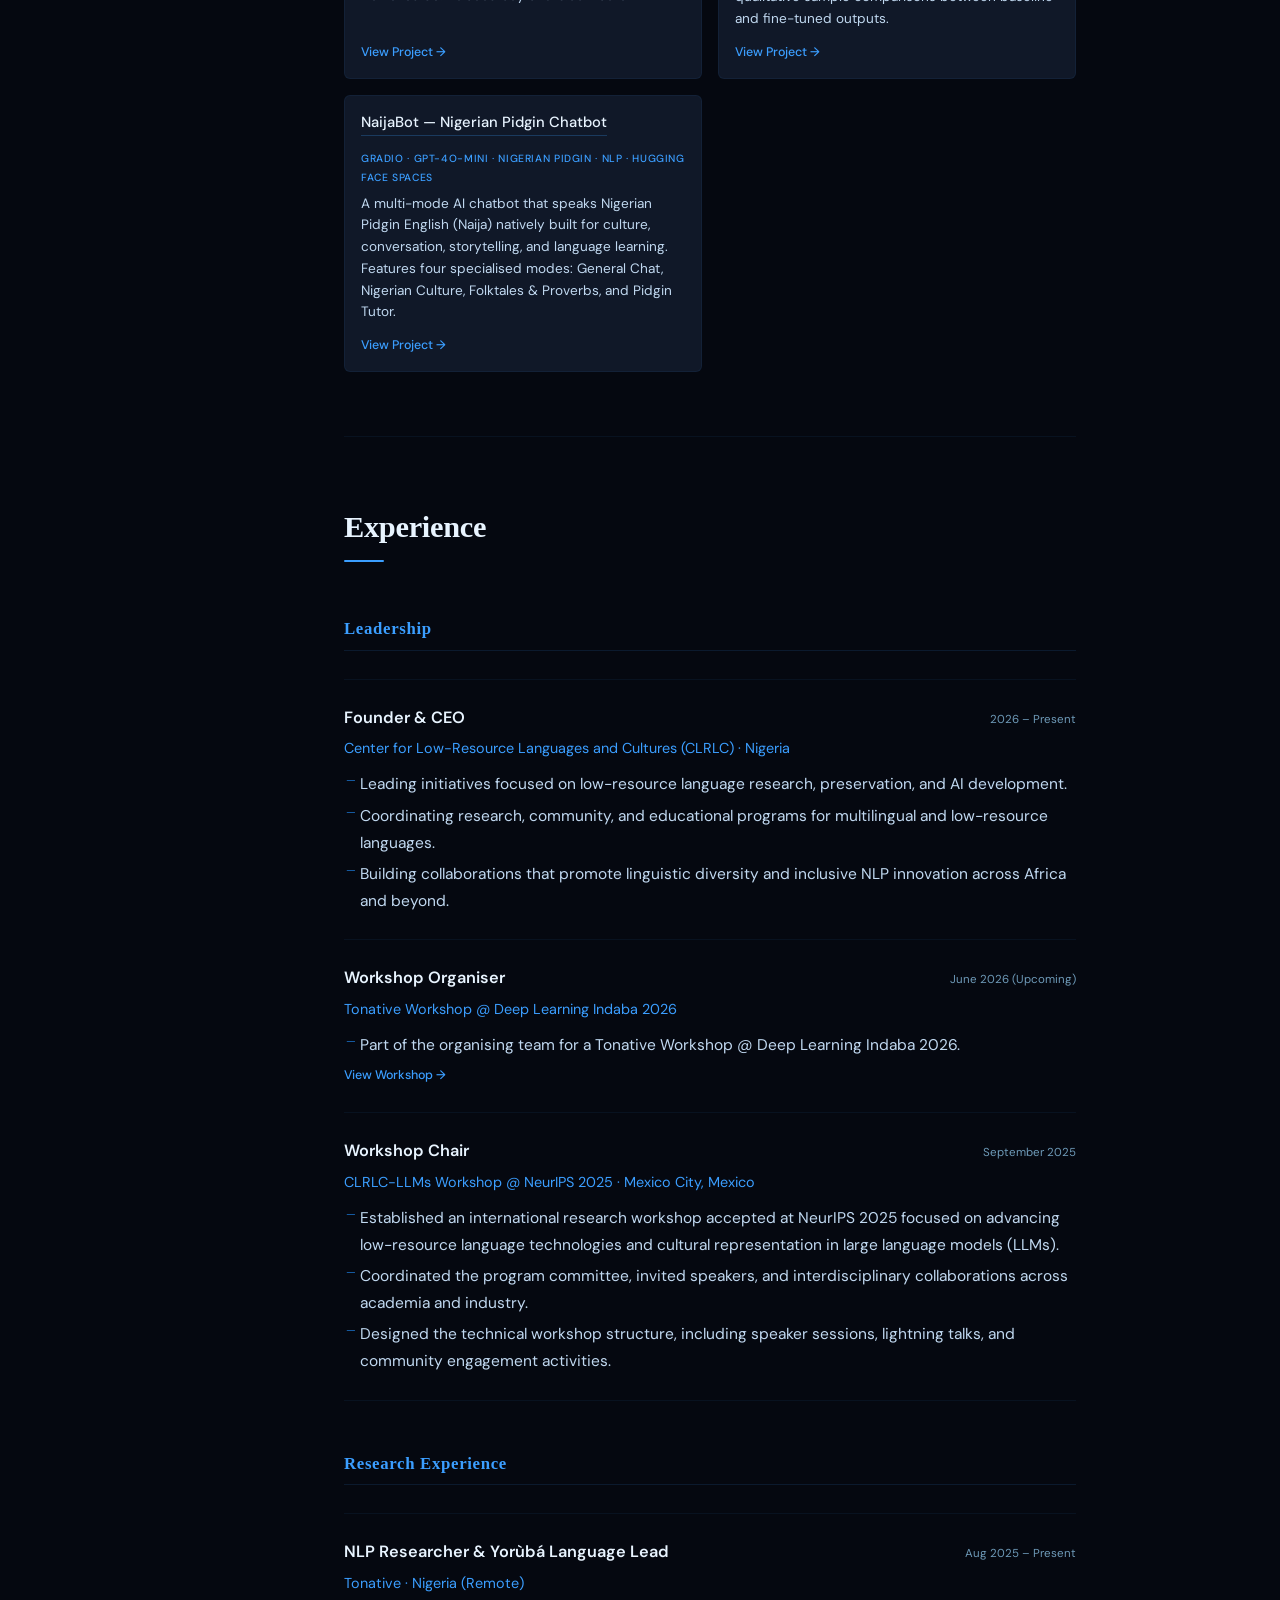
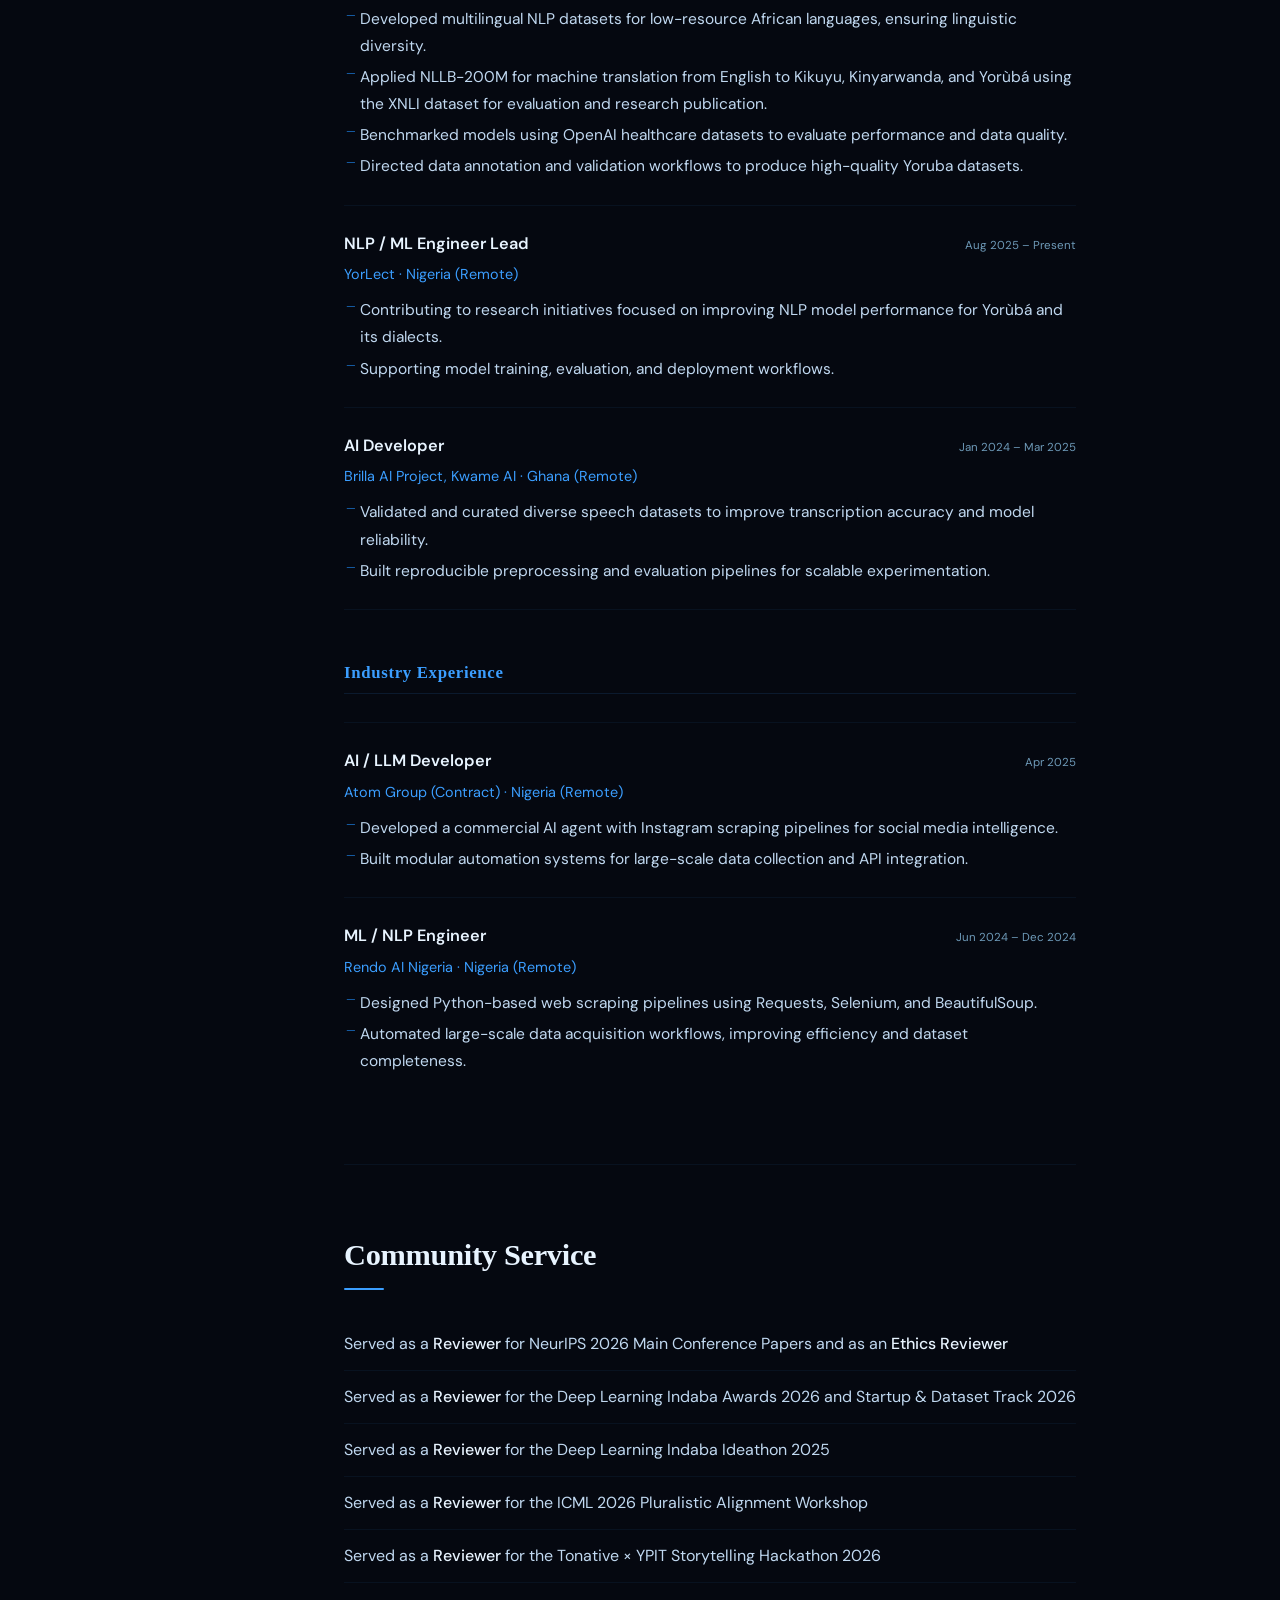
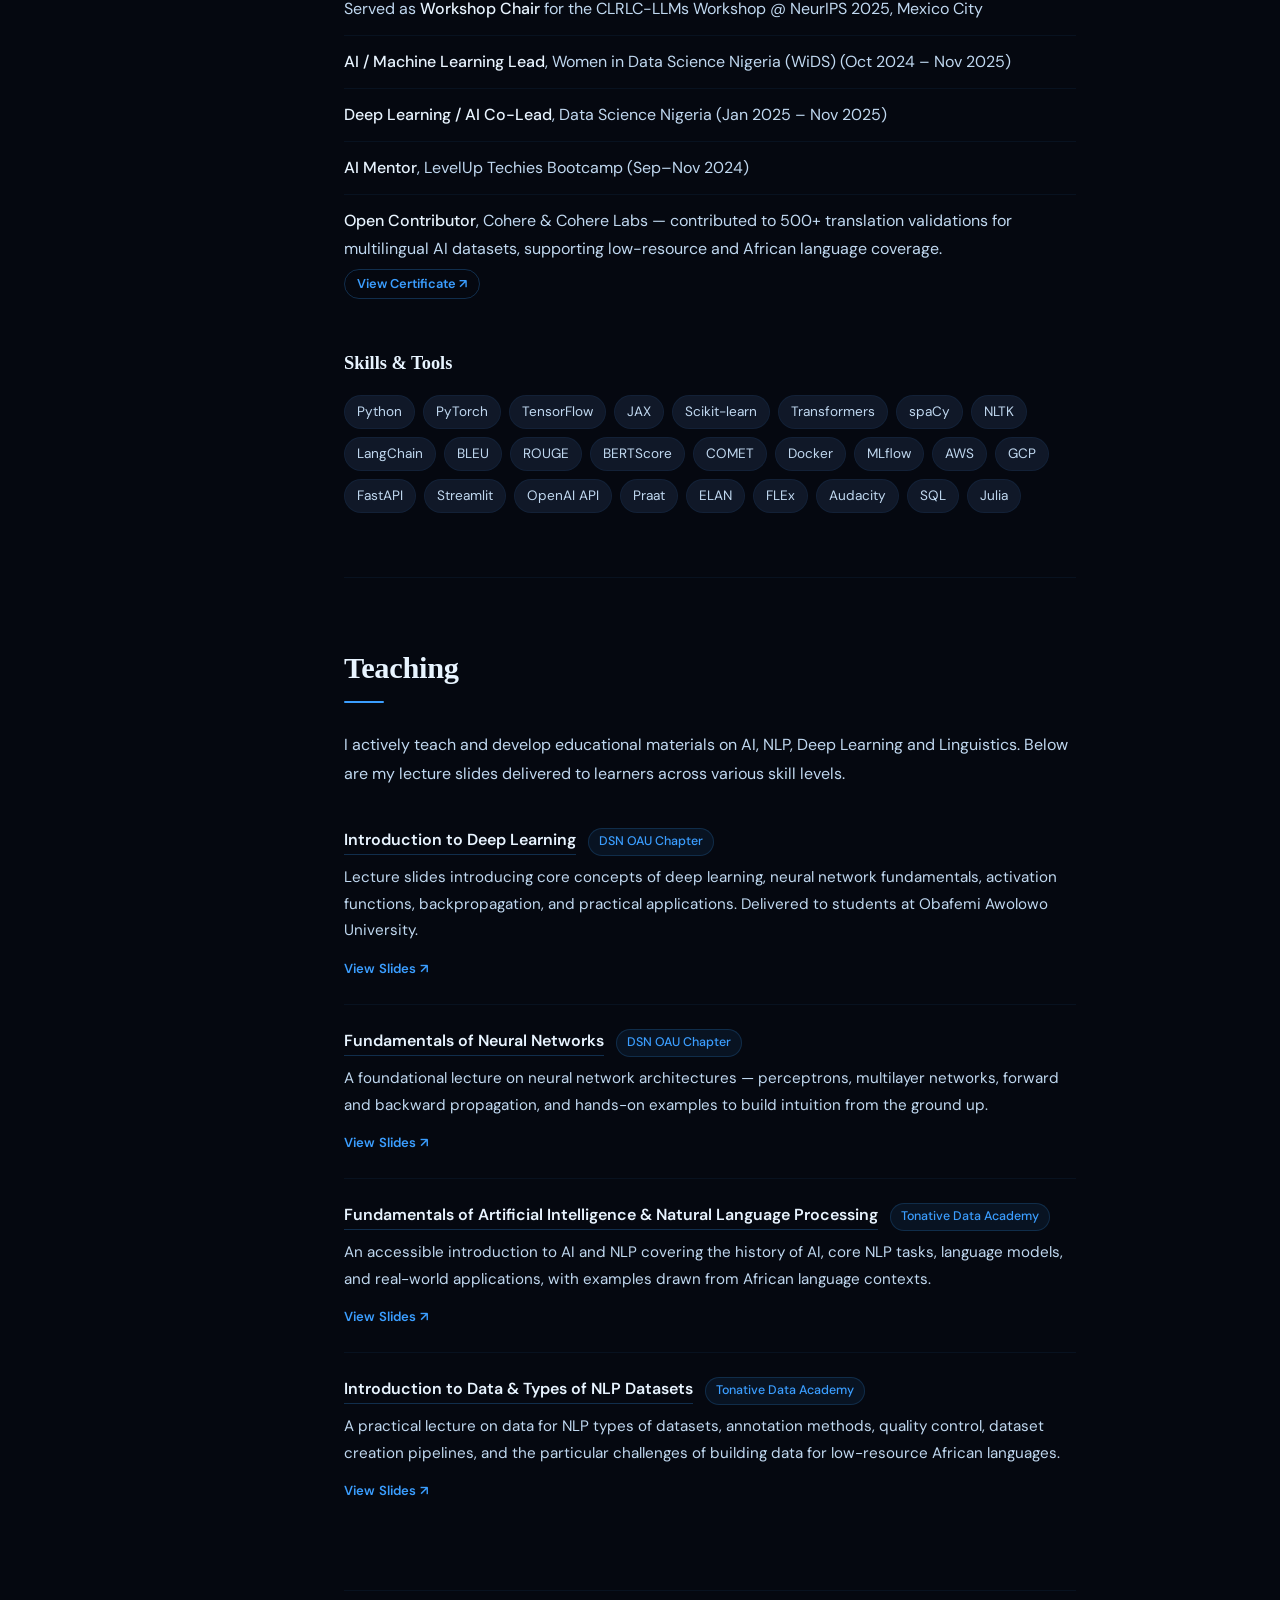
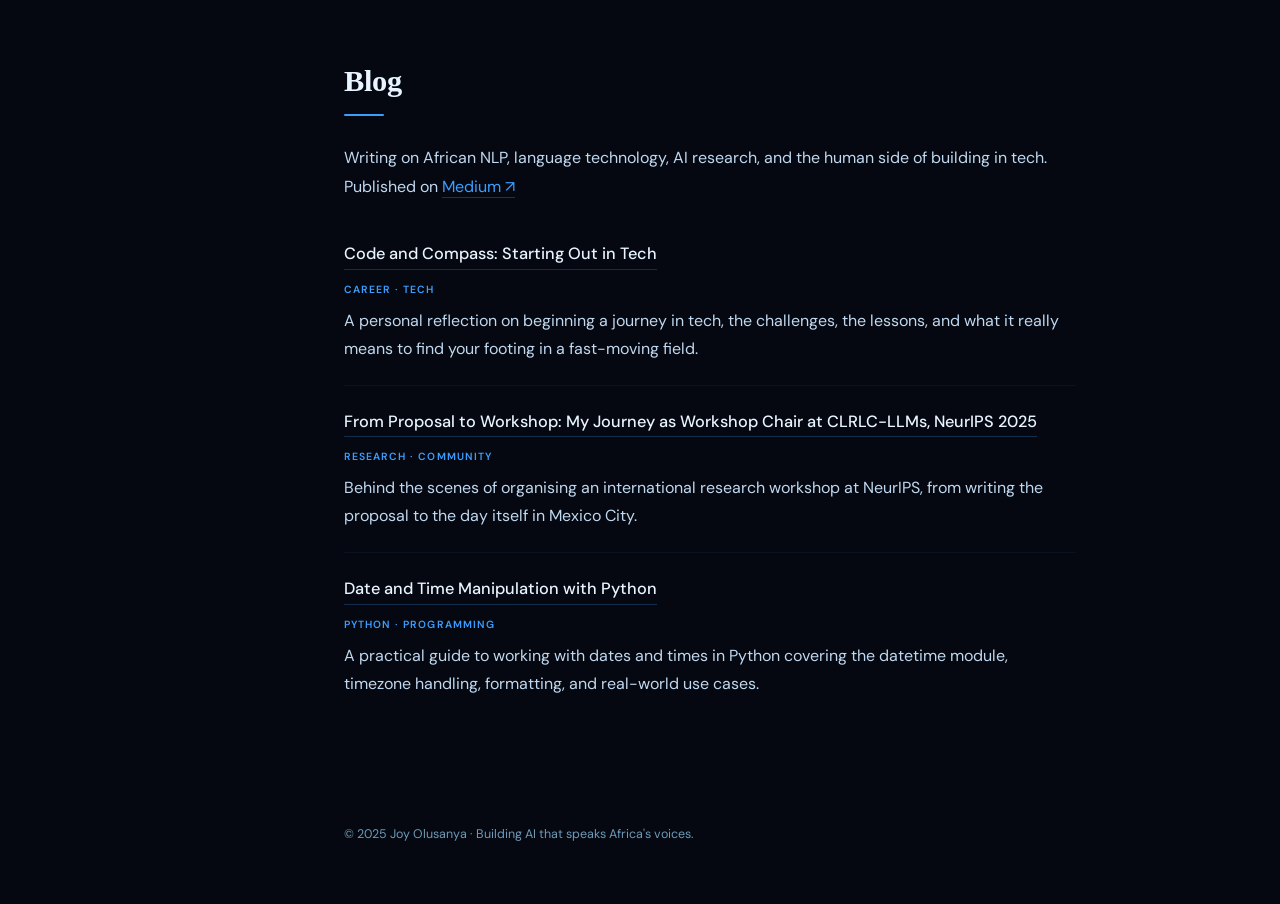
==== commit 986140e0: "Updated site with talks section and header nav" ====
--- a/index.html
+++ b/index.html
@@ -15,19 +15,33 @@
   <!-- ░░ BACKGROUND CANVAS ░░ -->
   <canvas id="langCanvas" aria-hidden="true"></canvas>
 
-  <!-- ░░ MOBILE TOP BAR ░░ -->
-  <div class="mobile-bar">
-    <span class="mobile-logo">Joy Olusanya</span>
-    <div class="mobile-controls">
-      <button class="theme-toggle" id="themeToggle" aria-label="Toggle theme">
-        <span class="theme-icon theme-icon--dark">☀</span>
-        <span class="theme-icon theme-icon--light">☾</span>
-      </button>
-      <button class="nav-toggle" id="navToggle" aria-label="Open menu">
-        <span></span><span></span><span></span>
-      </button>
+  <!-- ░░ TOP HEADER MENU ░░ -->
+  <header class="topbar" id="topbar">
+    <div class="topbar-inner">
+      <nav class="topbar-nav" id="topbarNav">
+        <a href="#intro"        class="tb-nav-link" data-section="intro">About Me</a>
+        <a href="#news"         class="tb-nav-link" data-section="news">News</a>
+        <a href="#research"     class="tb-nav-link" data-section="research">Research Interests</a>
+        <a href="#publications" class="tb-nav-link" data-section="publications">Publications</a>
+        <a href="#talks"        class="tb-nav-link" data-section="talks">Talks</a>
+        <a href="#projects"     class="tb-nav-link" data-section="projects">Projects</a>
+        <a href="#experience"   class="tb-nav-link" data-section="experience">Experience</a>
+        <a href="#service"      class="tb-nav-link" data-section="service">Service</a>
+        <a href="#teaching"     class="tb-nav-link" data-section="teaching">Teaching</a>
+        <a href="#blog"         class="tb-nav-link" data-section="blog">Blog</a>
+      </nav>
+
+      <div class="topbar-controls">
+        <button class="theme-toggle" id="themeToggleTop" aria-label="Toggle theme">
+          <span class="theme-icon theme-icon--dark">☀</span>
+          <span class="theme-icon theme-icon--light">☾</span>
+        </button>
+        <button class="nav-toggle" id="navToggleTop" aria-label="Open menu">
+          <span></span><span></span><span></span>
+        </button>
+      </div>
     </div>
-  </div>
+  </header>
 
   <!-- ░░ LAYOUT WRAPPER ░░ -->
   <div class="layout">
@@ -39,7 +53,7 @@
         <!-- Photo -->
         <div class="sb-photo-wrap">
           <div class="sb-photo-ring">
-            <img src="photo.jpg" alt="Joy Olusanya" class="sb-photo" />
+            <img src="images/photo.jpg" alt="Joy Olusanya" class="sb-photo" />
           </div>
           <div class="sb-photo-glow" aria-hidden="true"></div>
         </div>
@@ -89,19 +103,6 @@
         </a>
 
         <!-- Nav -->
-        <nav class="sb-nav" id="sbNav">
-          <a href="#intro"        class="sb-nav-link" data-section="intro">Introduction</a>
-          <a href="#cv"           class="sb-nav-link" data-section="cv">CV</a>
-          <a href="#news"         class="sb-nav-link" data-section="news">News</a>
-          <a href="#research"     class="sb-nav-link" data-section="research">Research Interests</a>
-          <a href="#publications" class="sb-nav-link" data-section="publications">Publications</a>
-          <a href="#projects"     class="sb-nav-link" data-section="projects">Projects</a>
-          <a href="#experience"   class="sb-nav-link" data-section="experience">Experience</a>
-          <a href="#service"      class="sb-nav-link" data-section="service">Service</a>
-          <a href="#teaching"     class="sb-nav-link" data-section="teaching">Teaching</a>
-          <a href="#blog"         class="sb-nav-link" data-section="blog">Blog</a>
-        </nav>
-
         <!-- Theme Toggle (desktop) -->
         <div class="sb-bottom">
           <button class="theme-toggle sb-theme" id="themeToggleDesktop" aria-label="Toggle theme">
@@ -119,7 +120,7 @@
 
       <!-- ── Introduction ── -->
       <section id="intro" class="content-section">
-        <h2 class="cs-heading">Introduction</h2>
+        <h2 class="cs-heading">About Me</h2>
         <div class="cs-divider"></div>
 
         <p>
@@ -319,6 +320,41 @@
             </span>
           </li>
         </ul>
+      </section>
+
+      <!-- ── Talks ── -->
+      <section id="talks" class="content-section">
+        <h2 class="cs-heading">Talks</h2>
+        <div class="cs-divider"></div>
+
+        <div class="talks-grid">
+
+          <div class="talk-card">
+            <div class="talk-photo-wrap">
+              <img src="images/talk-owe-yor.jpg" alt="ÒWE-YOR poster presentation at Deep Learning Indaba" class="talk-photo" />
+            </div>
+            <div class="talk-body">
+              <h3 class="talk-title">ÒWE-YOR: Leveraging Transformer-Based Models for Yorùbá Proverb Classification</h3>
+              <p class="talk-desc">Poster presentation at Deep Learning Indaba, Kigali, Rwanda — earning the 🏆 Best Poster Award for work on culturally grounded Yorùbá proverb classification.</p>
+              <a href="#publications" class="talk-link">View Publication →</a>
+            </div>
+          </div>
+
+          <div class="talk-card">
+            <div class="talk-photo-wrap">
+              <img src="images/talk-dli2026-panel.jpg" alt="An Introspective Look at the African AI Landscape — Deep Learning Indaba 2026 panel" class="talk-photo talk-photo--contain" />
+            </div>
+            <div class="talk-body">
+              <h3 class="talk-title">An Introspective Look at the African AI Landscape Workshop</h3>
+              <p class="talk-desc">
+                Served as a panelist at <strong>Deep Learning Indaba 2026</strong>, Lagos, Nigeria, in a workshop titled
+                <em>"An Introspective Look at the African AI Landscape"</em>.
+              </p>
+              <a href="https://sites.google.com/berkeley.edu/introspectivelookatafricaai/home" target="_blank" rel="noopener" class="talk-link">View Workshop Details →</a>
+            </div>
+          </div>
+
+        </div>
       </section>
 
       <!-- ── Projects ── -->
@@ -608,4 +644,4 @@
 
   <script src="script.js"></script>
 </body>
-</html>
+</html>
--- a/styles.css
+++ b/styles.css
@@ -94,8 +94,7 @@
   left: 0;
   bottom: 0;
   overflow-y: auto;
-  background: rgba(8, 12, 24, 0.85);
-  backdrop-filter: blur(20px);
+  background: #0c1120;
   border-right: 1px solid var(--border);
   z-index: 100;
   scrollbar-width: thin;
@@ -192,9 +191,7 @@
   display: flex;
   flex-direction: column;
   gap: 2px;
-  margin-bottom: 28px;
-  padding-bottom: 24px;
-  border-bottom: 1px solid var(--border-2);
+  margin-bottom: 20px;
 }
 .sb-link {
   display: flex;
@@ -829,7 +826,7 @@
   --border-2:    rgba(0, 0, 0, 0.07);
 }
 body.light-mode .sidebar {
-  background: rgba(245, 245, 245, 0.95);
+  background: #f5f5f5;
   border-right-color: rgba(0,0,0,0.1);
 }
 body.light-mode .sb-photo {
@@ -886,18 +883,22 @@
 }
 
 @media (max-width: 700px) {
-  .mobile-bar { display: flex; }
+  .layout {
+    flex-direction: column;
+    padding-top: 64px;
+  }
 
   .sidebar {
-    transform: translateX(-100%);
-    transition: transform 0.35s var(--ease);
-    top: 56px;
+    position: static;
+    width: 100%;
+    height: auto;
+    border-right: none;
+    border-bottom: 1px solid var(--border);
   }
-  .sidebar.open { transform: translateX(0); }
 
   .main-content {
     margin-left: 0;
-    padding: 80px 22px 0;
+    padding: 24px 22px 0;
   }
 
   .ri-item {
@@ -1420,3 +1421,227 @@
   flex-shrink: 0;
   margin-top: 1px;
 }
+
+/* ═══════════════════════════════════════════════
+   TOP HEADER MENU (nav moved here from sidebar)
+   ═══════════════════════════════════════════════ */
+
+.topbar {
+  position: fixed;
+  top: 0;
+  left: 0;
+  right: 0;
+  z-index: 200;
+  height: 64px;
+  background: #05080f;
+  border-bottom: 1px solid var(--border);
+}
+
+.topbar-inner {
+  height: 100%;
+  display: flex;
+  align-items: center;
+  justify-content: space-between;
+  gap: 16px;
+  padding: 0 24px;
+}
+
+.topbar-brand {
+  font-family: 'Cormorant Garant', serif;
+  font-size: 1.3rem;
+  font-weight: 700;
+  color: var(--cream);
+  white-space: nowrap;
+  flex-shrink: 0;
+}
+
+.topbar-nav {
+  display: flex;
+  align-items: center;
+  gap: 2px;
+  flex-wrap: nowrap;
+  overflow-x: auto;
+  scrollbar-width: none;
+  flex: 1;
+  justify-content: center;
+}
+.topbar-nav::-webkit-scrollbar { display: none; }
+
+.tb-nav-link {
+  font-size: 17px;
+  font-weight: 500;
+  color: var(--text-muted);
+  padding: 8px 13px;
+  border-radius: 100px;
+  white-space: nowrap;
+  transition: background 0.2s ease, color 0.2s ease;
+}
+
+.tb-nav-link:hover,
+.tb-nav-link.active {
+  background: rgba(59,158,255,0.1);
+  color: var(--blue-light);
+}
+
+.topbar-controls {
+  display: flex;
+  align-items: center;
+  gap: 8px;
+  flex-shrink: 0;
+}
+
+/* Sidebar now sits below the sticky header instead of the very top */
+.sidebar {
+  top: 64px !important;
+}
+
+.layout {
+  padding-top: 0;
+}
+
+.main-content {
+  padding-top: 60px !important;
+}
+
+/* ─── MOBILE: hide topbar-nav behind hamburger; sidebar becomes off-canvas as before ─── */
+@media (max-width: 780px) {
+  .topbar-nav { display: none; }
+  .topbar-nav.open {
+    display: flex;
+    flex-direction: column;
+    align-items: flex-start;
+    position: fixed;
+    top: 64px;
+    left: 0; right: 0;
+    background: rgba(5,8,16,0.97);
+    padding: 8px 20px 16px;
+    border-bottom: 1px solid var(--border);
+    max-height: calc(100vh - 64px);
+    overflow-y: auto;
+    z-index: 199;
+  }
+  .topbar-nav.open .tb-nav-link {
+    width: 100%;
+    padding: 12px 8px;
+    border-radius: 0;
+    border-bottom: 1px solid var(--border-2);
+  }
+  .topbar-brand { font-size: 1rem; }
+}
+
+body.light-mode .topbar {
+  background: #ffffff;
+}
+
+/* ─── TALKS — image cards (Tonative-style) ─── */
+.talks-grid {
+  display: grid;
+  grid-template-columns: repeat(auto-fill, minmax(260px, 1fr));
+  gap: 20px;
+}
+
+.talk-card {
+  background: var(--surface);
+  border: 1px solid var(--border-2);
+  border-radius: 12px;
+  overflow: hidden;
+  display: flex;
+  flex-direction: column;
+  transition: border-color 0.25s ease, transform 0.25s ease, box-shadow 0.25s ease;
+}
+
+.talk-card:hover {
+  border-color: rgba(59,158,255,0.3);
+  transform: translateY(-3px);
+  box-shadow: 0 10px 26px rgba(0,0,0,0.28);
+}
+
+.talk-photo-wrap {
+  width: 100%;
+  aspect-ratio: 16 / 9;
+  overflow: hidden;
+  background: var(--bg-3);
+}
+
+.talk-photo {
+  width: 100%;
+  height: 100%;
+  object-fit: cover;
+  object-position: top center;
+  display: block;
+}
+
+.talk-photo-wrap:has(.talk-photo--contain) {
+  aspect-ratio: auto;
+  height: 240px;
+  display: flex;
+  align-items: center;
+  justify-content: center;
+}
+
+.talk-photo--contain {
+  width: auto;
+  height: 100%;
+  max-width: 100%;
+  object-fit: contain;
+  object-position: center;
+}
+
+.talk-body {
+  padding: 14px 16px 16px;
+  display: flex;
+  flex-direction: column;
+  gap: 6px;
+  min-width: 0;
+}
+
+.talk-badge {
+  align-self: flex-start;
+  font-size: 0.68rem;
+  font-weight: 600;
+  letter-spacing: 0.06em;
+  text-transform: uppercase;
+  color: var(--blue);
+  background: rgba(59,158,255,0.1);
+  border: 1px solid rgba(59,158,255,0.25);
+  padding: 2px 10px;
+  border-radius: 100px;
+  margin-bottom: 2px;
+}
+
+.talk-title {
+  font-family: 'Cormorant Garant', serif;
+  font-size: 1rem;
+  font-weight: 600;
+  color: var(--cream);
+  line-height: 1.3;
+}
+
+.talk-desc {
+  font-size: 0.82rem;
+  color: var(--text-muted);
+  line-height: 1.55;
+}
+
+.talk-link {
+  font-size: 0.82rem;
+  font-weight: 600;
+  color: var(--blue);
+  margin-top: 4px;
+  transition: color 0.2s ease;
+}
+.talk-link:hover { color: var(--blue-light); }
+
+.talk-inline-link {
+  color: var(--blue);
+  font-weight: 500;
+  border-bottom: 1px solid rgba(59,158,255,0.3);
+  transition: color 0.2s ease, border-color 0.2s ease;
+}
+.talk-inline-link:hover {
+  color: var(--blue-light);
+  border-color: var(--blue-light);
+}
+
+body.light-mode .talk-card { background: var(--surface); border-color: rgba(0,0,0,0.08); }
+body.light-mode .talk-photo-wrap { background: #e8e8e8; }
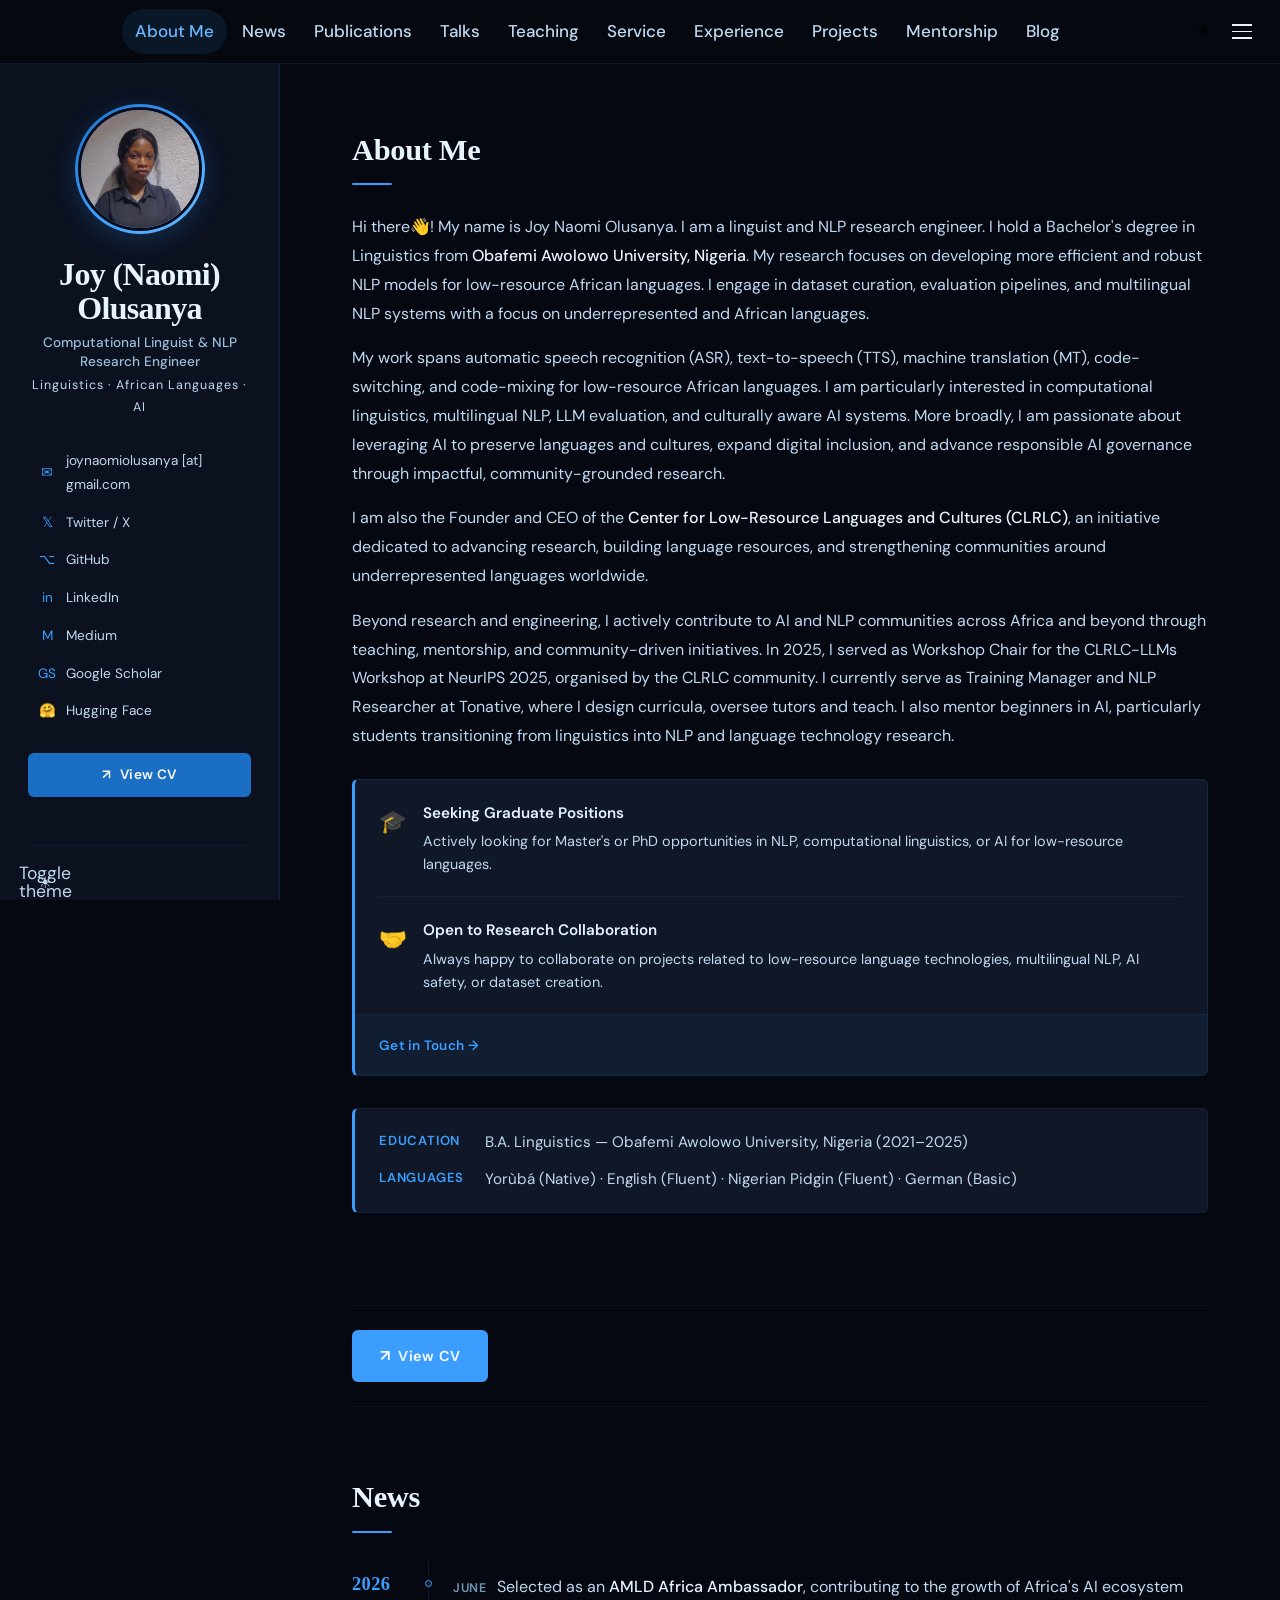
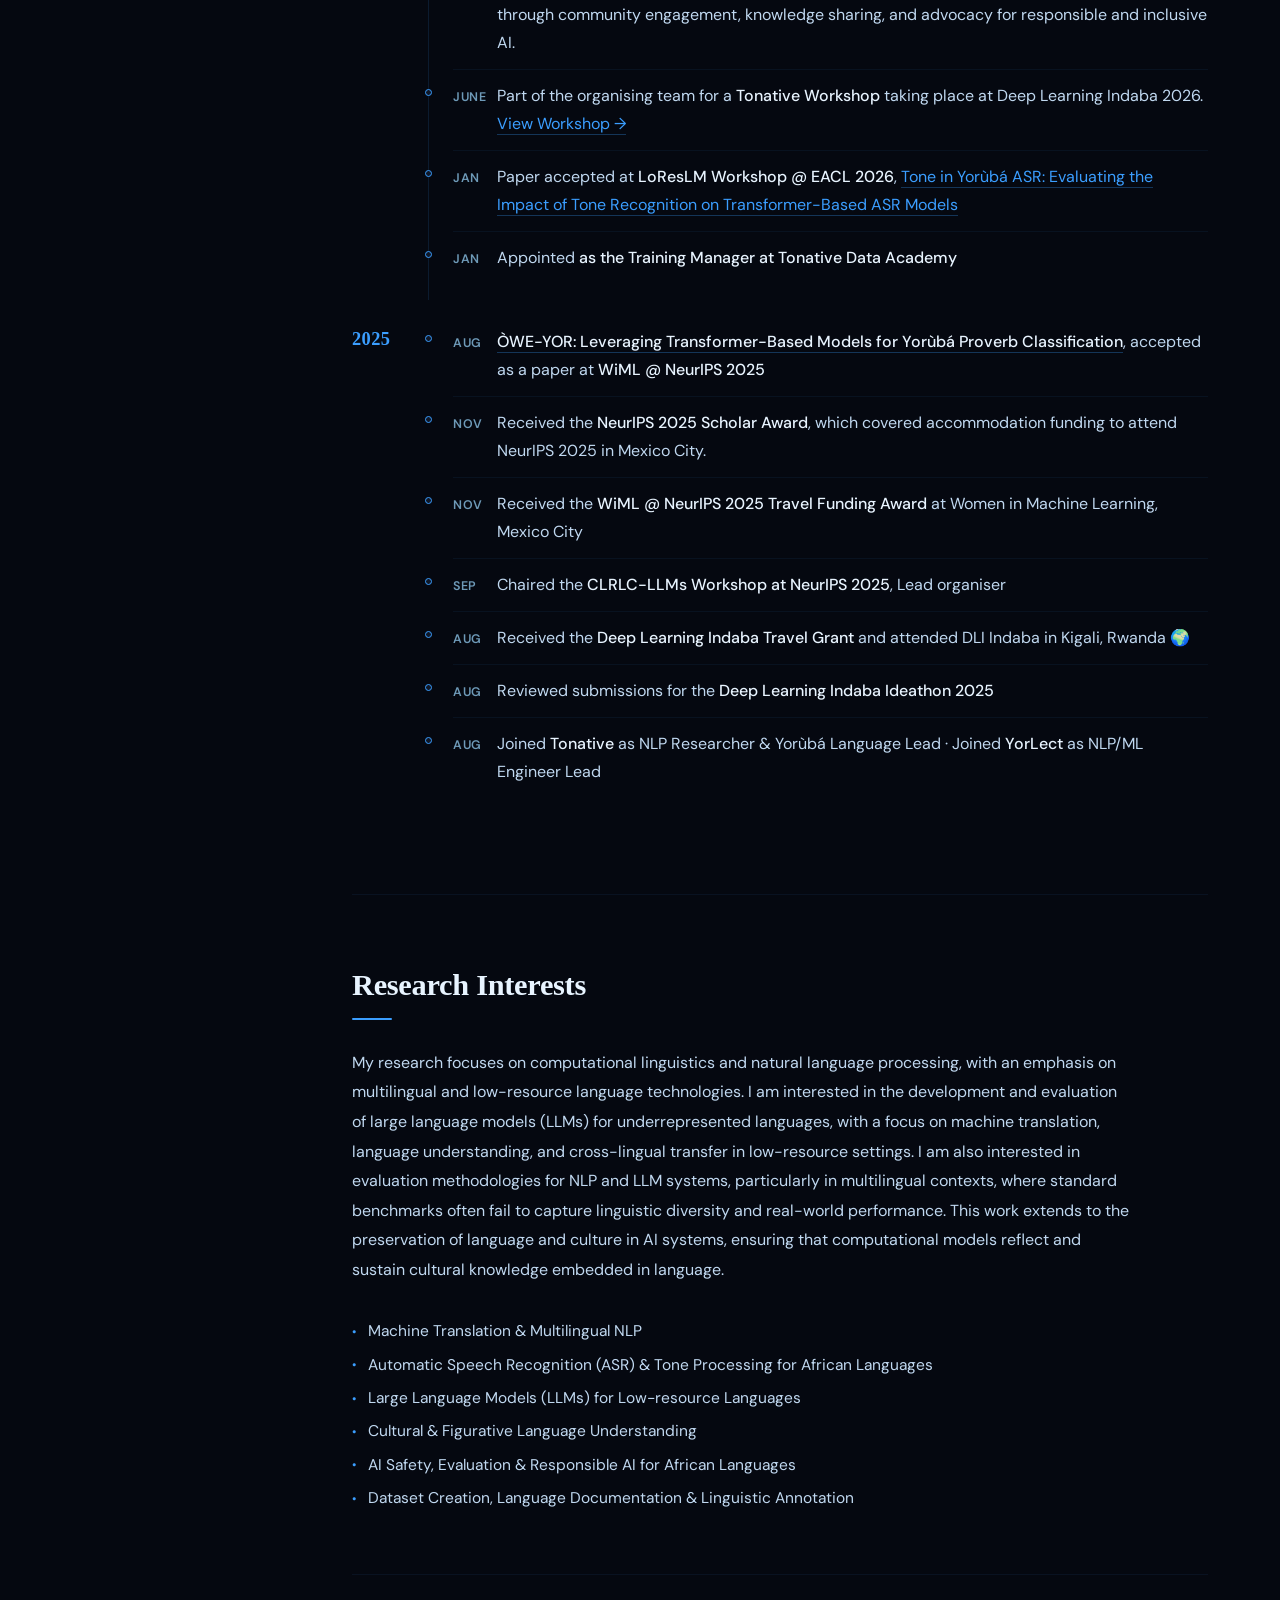
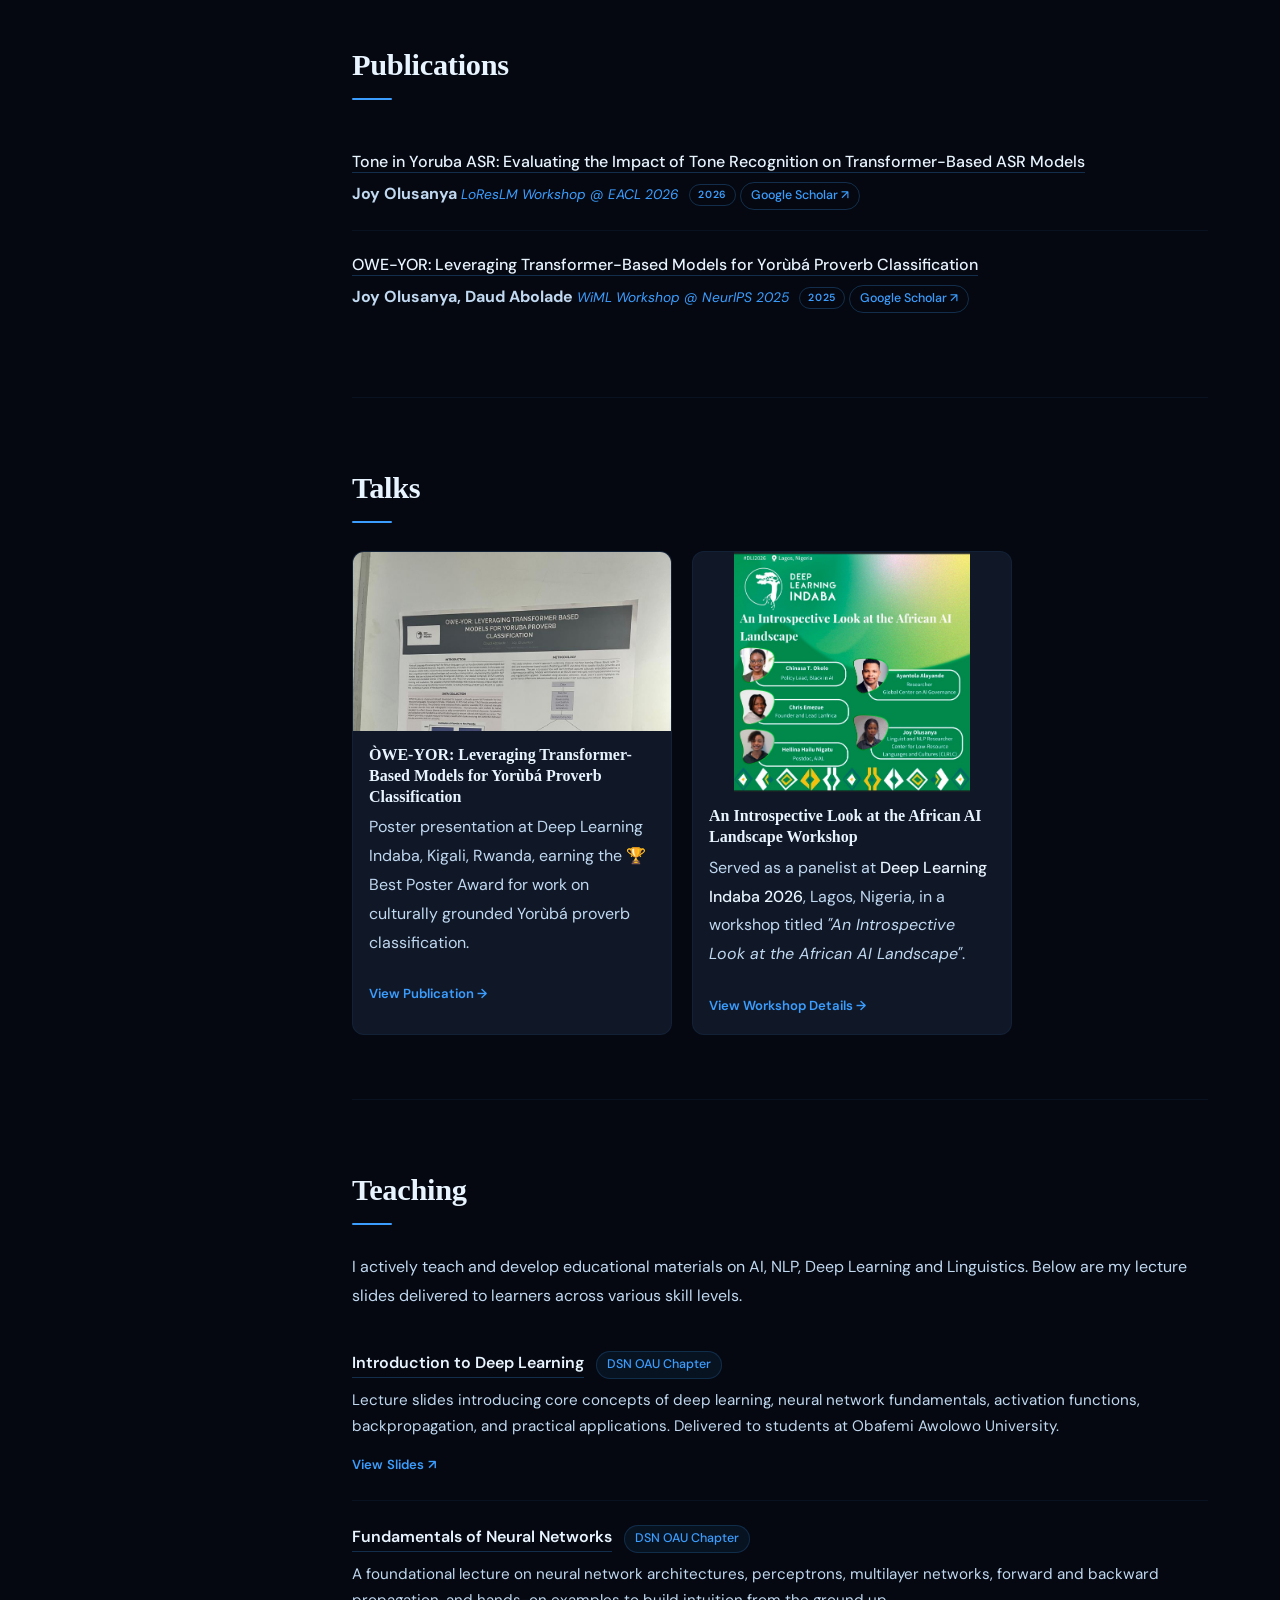
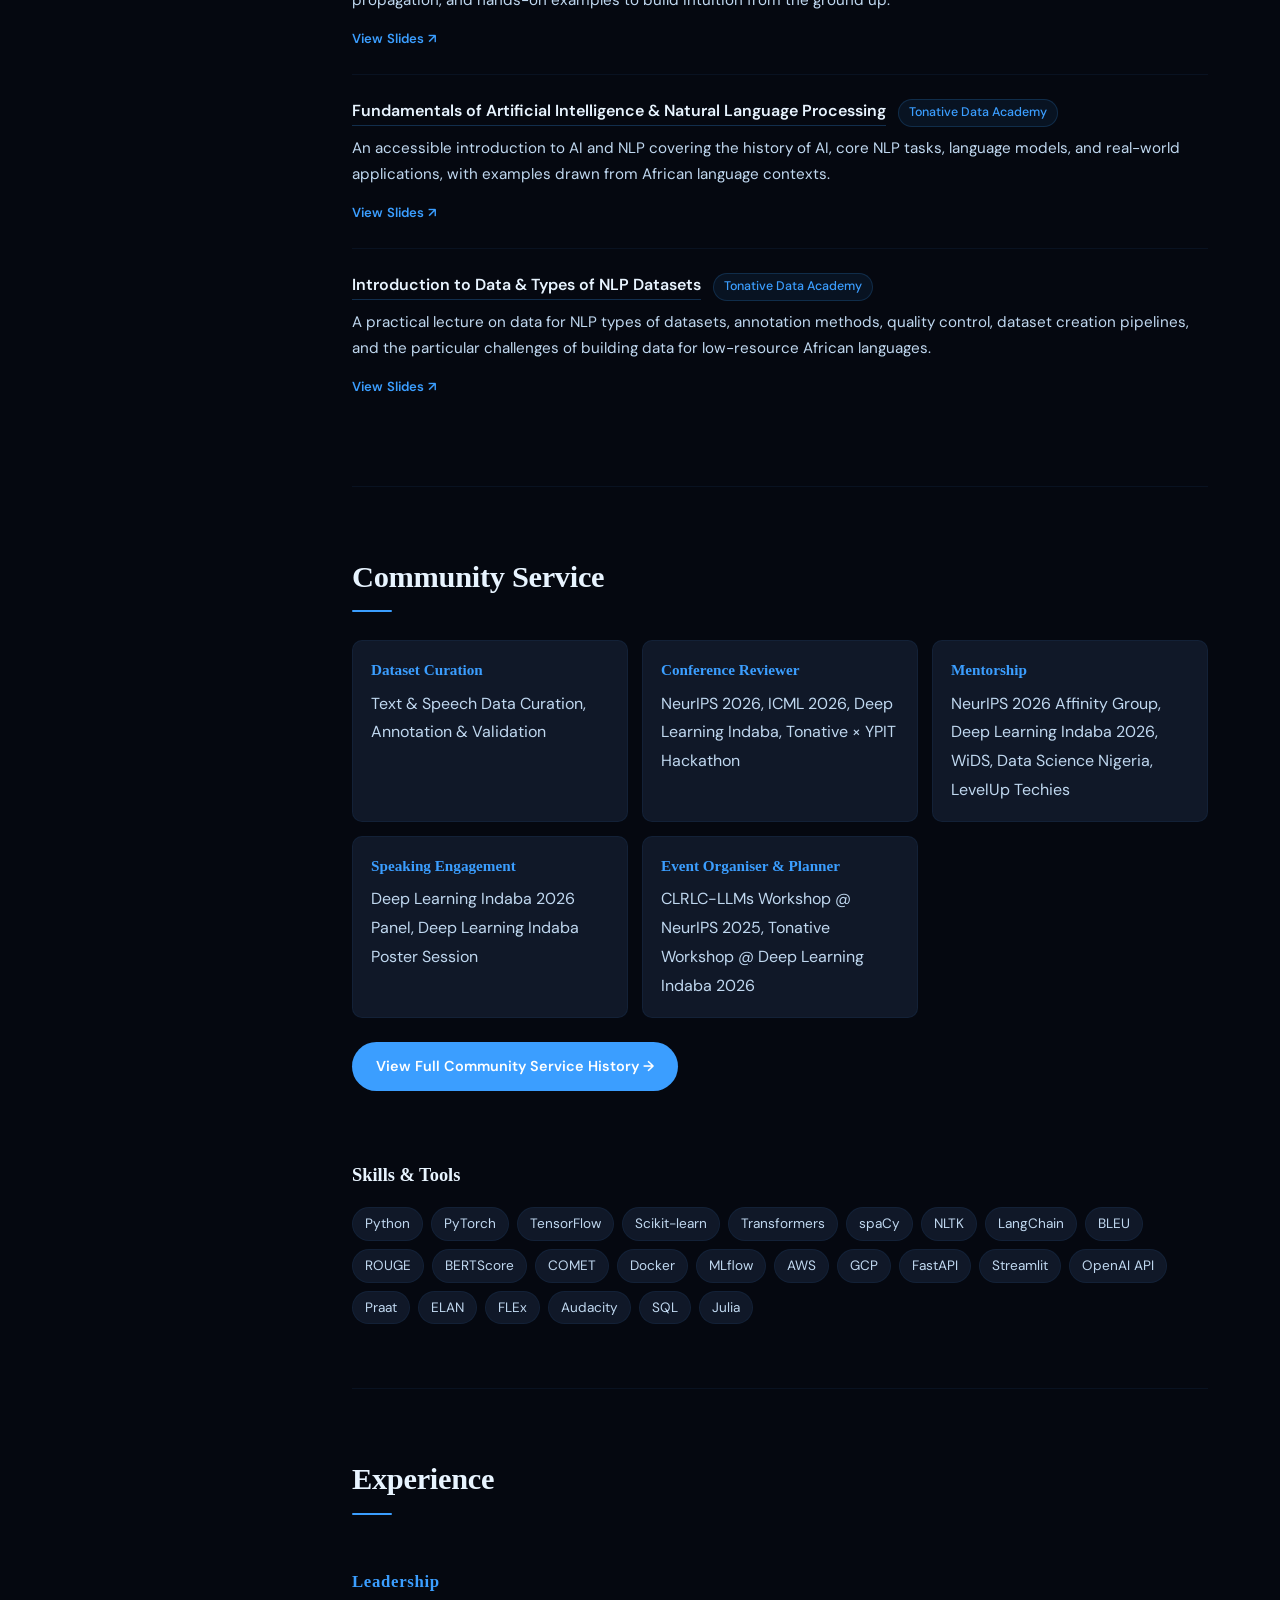
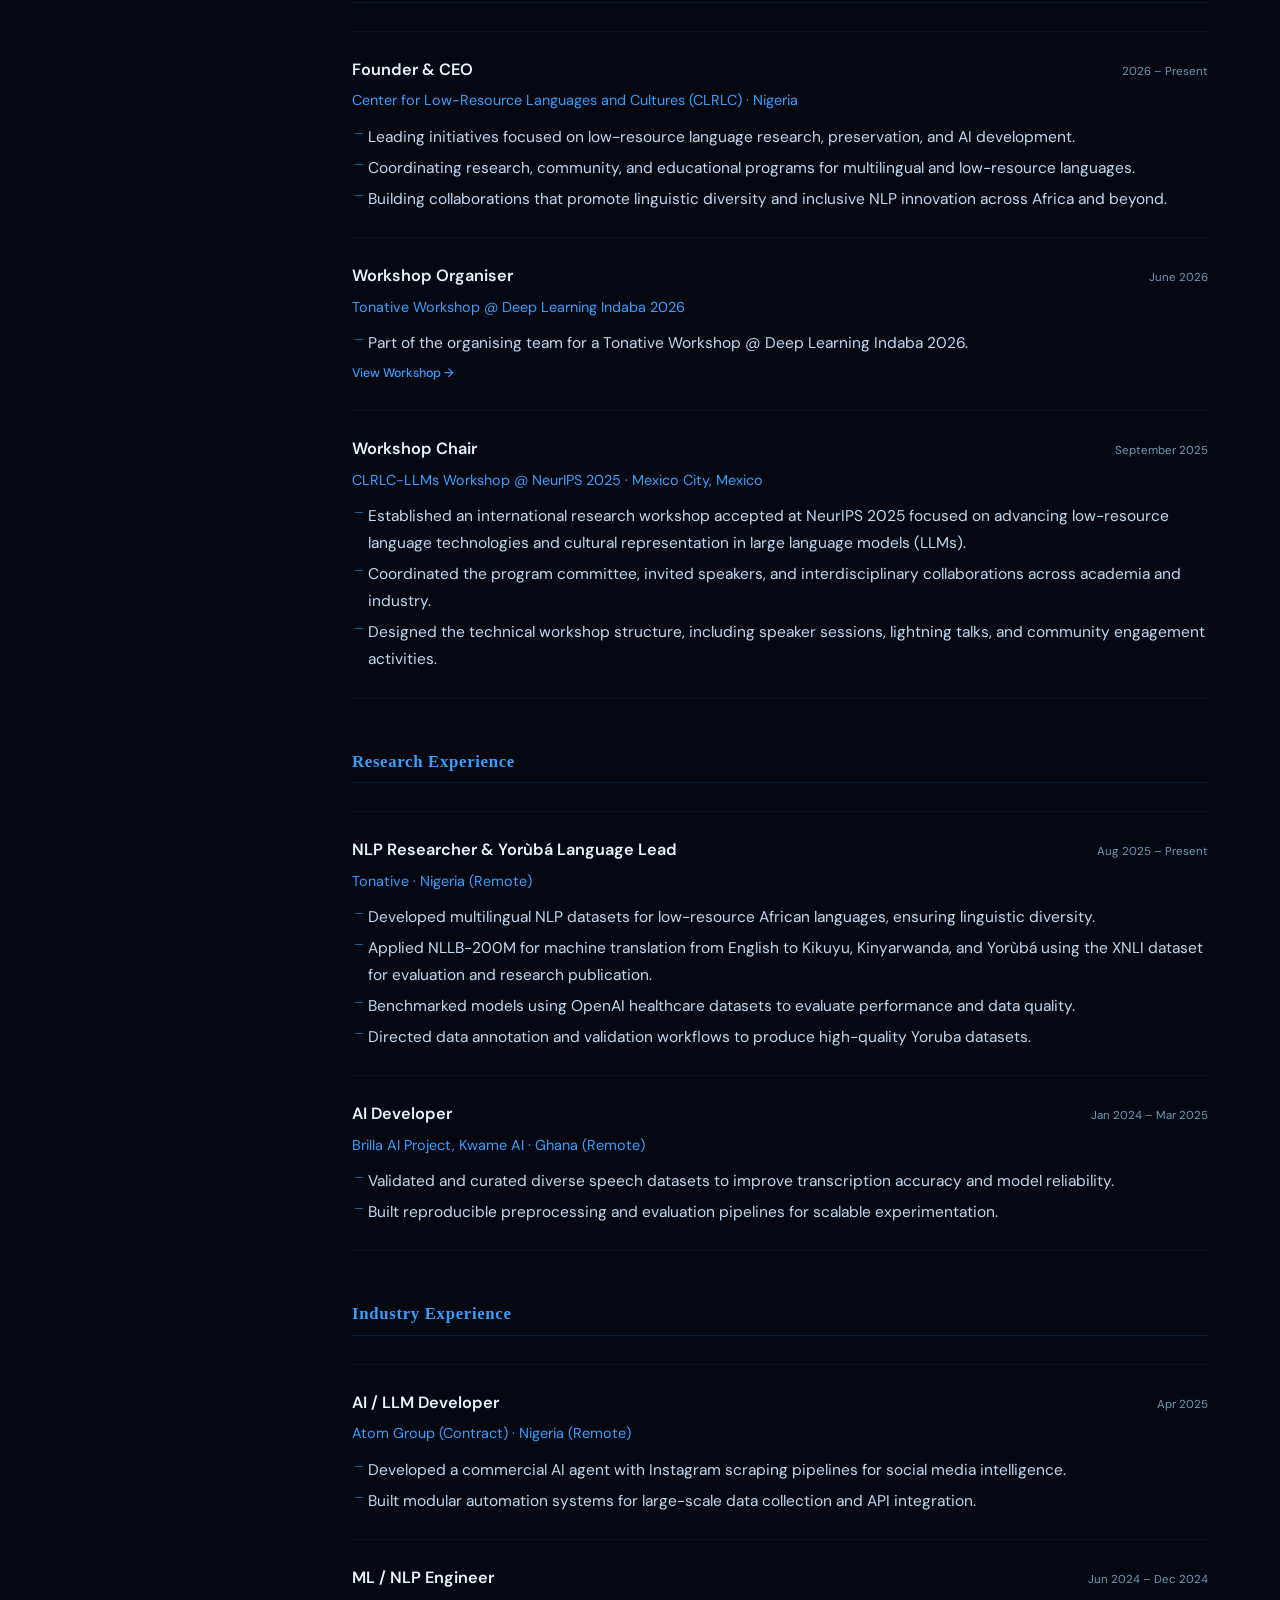
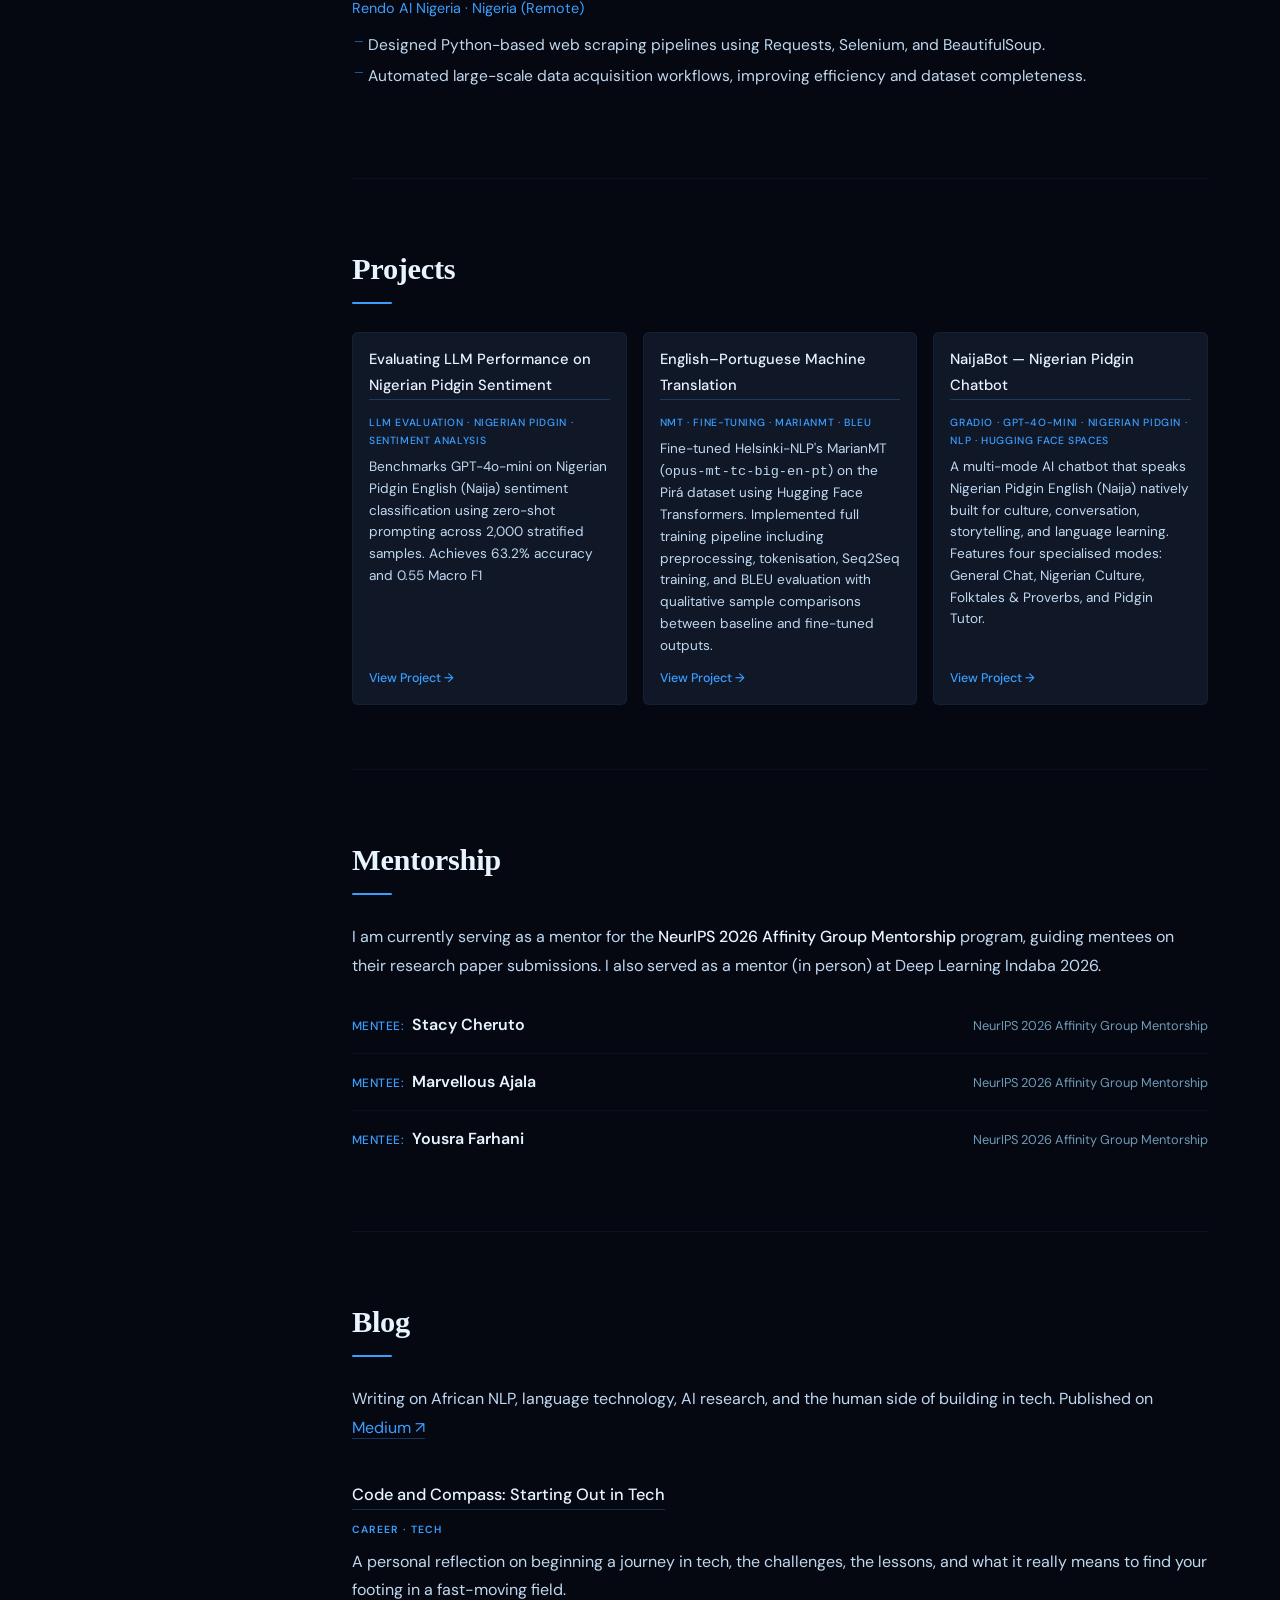
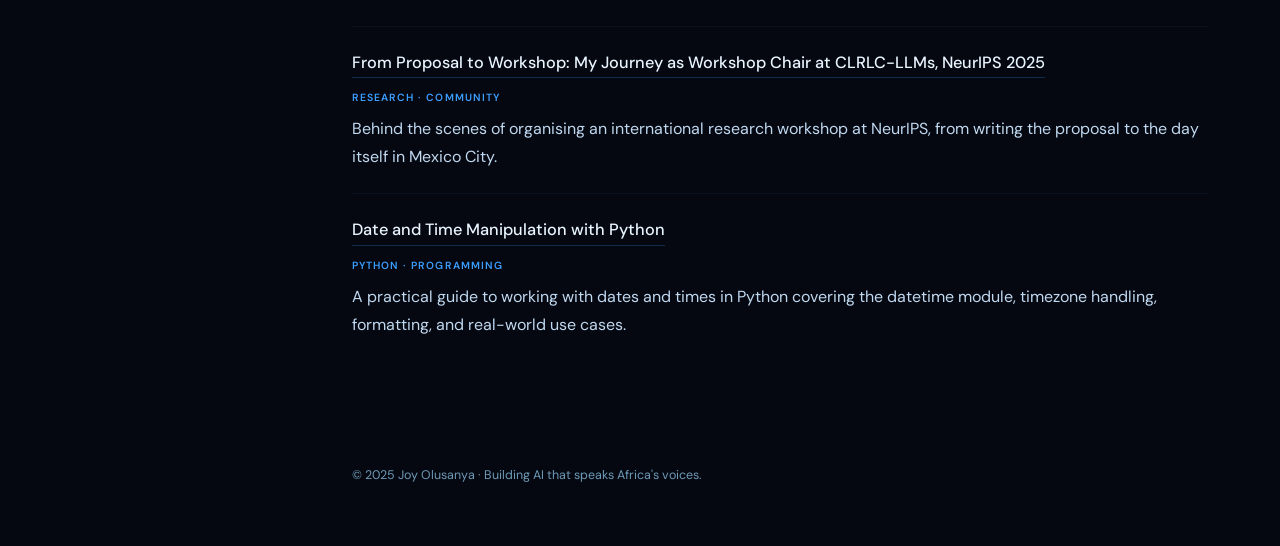
==== commit 9e7a2259: "Update index.html" ====
--- a/index.html
+++ b/index.html
@@ -4,7 +4,7 @@
   <meta charset="UTF-8" />
   <meta name="viewport" content="width=device-width, initial-scale=1.0" />
   <title>Joy Olusanya</title>
-  <meta name="description" content="Joy Olusanya — NLP Researcher specializing in AI for African languages, low-resource NLP, and multilingual systems." />
+  <meta name="description" content="Joy Olusanya, NLP Researcher specializing in AI for African languages, low-resource NLP, and multilingual systems." />
   <link rel="preconnect" href="https://fonts.googleapis.com" />
   <link rel="preconnect" href="https://fonts.gstatic.com" crossorigin />
   <link href="https://fonts.googleapis.com/css2?family=Cormorant+Garant:ital,wght@0,300;0,400;0,500;0,600;0,700;1,300;1,400;1,600&family=DM+Sans:ital,opsz,wght@0,9..40,300;0,9..40,400;0,9..40,500;0,9..40,600;1,9..40,300&display=swap" rel="stylesheet" />
@@ -18,16 +18,17 @@
   <!-- ░░ TOP HEADER MENU ░░ -->
   <header class="topbar" id="topbar">
     <div class="topbar-inner">
+
       <nav class="topbar-nav" id="topbarNav">
         <a href="#intro"        class="tb-nav-link" data-section="intro">About Me</a>
         <a href="#news"         class="tb-nav-link" data-section="news">News</a>
-        <a href="#research"     class="tb-nav-link" data-section="research">Research Interests</a>
         <a href="#publications" class="tb-nav-link" data-section="publications">Publications</a>
         <a href="#talks"        class="tb-nav-link" data-section="talks">Talks</a>
+        <a href="#teaching"     class="tb-nav-link" data-section="teaching">Teaching</a>
+        <a href="#service"      class="tb-nav-link" data-section="service">Service</a>
+        <a href="#experience"   class="tb-nav-link" data-section="experience">Experience</a>
         <a href="#projects"     class="tb-nav-link" data-section="projects">Projects</a>
-        <a href="#experience"   class="tb-nav-link" data-section="experience">Experience</a>
-        <a href="#service"      class="tb-nav-link" data-section="service">Service</a>
-        <a href="#teaching"     class="tb-nav-link" data-section="teaching">Teaching</a>
+        <a href="#mentorship"   class="tb-nav-link" data-section="mentorship">Mentorship</a>
         <a href="#blog"         class="tb-nav-link" data-section="blog">Blog</a>
       </nav>
 
@@ -102,7 +103,6 @@
           <span>↗</span> View CV
         </a>
 
-        <!-- Nav -->
         <!-- Theme Toggle (desktop) -->
         <div class="sb-bottom">
           <button class="theme-toggle sb-theme" id="themeToggleDesktop" aria-label="Toggle theme">
@@ -118,7 +118,7 @@
     <!-- ════ MAIN CONTENT ════ -->
     <main class="main-content">
 
-      <!-- ── Introduction ── -->
+      <!-- ── About Me ── -->
       <section id="intro" class="content-section">
         <h2 class="cs-heading">About Me</h2>
         <div class="cs-divider"></div>
@@ -202,14 +202,14 @@
               <div class="news-entry">
                 <span class="news-month">June</span>
                 <div class="news-body">
-                  Part of the organising team for a <strong>Tonative Workshop</strong> taking place at Deep Learning Indaba 2026 <em>(Upcoming event)</em>.
+                  Part of the organising team for a <strong>Tonative Workshop</strong> taking place at Deep Learning Indaba 2026.
                   <a href="https://www.tonative.org/indaba-2026" target="_blank" rel="noopener" class="text-link">View Workshop →</a>
                 </div>
               </div>
               <div class="news-entry">
                 <span class="news-month">Jan</span>
                 <div class="news-body">
-                  Paper accepted at <strong>LoResLM Workshop @ EACL 2026</strong> —
+                  Paper accepted at <strong>LoResLM Workshop @ EACL 2026</strong>,
                   <a href="#publications" class="text-link">Tone in Yorùbá ASR: Evaluating the Impact of Tone Recognition on Transformer-Based ASR Models</a>
                 </div>
               </div>
@@ -229,7 +229,7 @@
               <div class="news-entry">
                 <span class="news-month">Aug</span>
                 <div class="news-body">
-                  <a href="#publications" class="text-link"><strong>ÒWE-YOR: Leveraging Transformer-Based Models for Yorùbá Proverb Classification</strong></a> —
+                  <a href="#publications" class="text-link"><strong>ÒWE-YOR: Leveraging Transformer-Based Models for Yorùbá Proverb Classification</strong></a>,
                   accepted as a paper at <strong>WiML @ NeurIPS 2025</strong>
                 </div>
               </div>
@@ -242,13 +242,13 @@
               <div class="news-entry">
                 <span class="news-month">Nov</span>
                 <div class="news-body">
-                  Received the <strong>WiML @ NeurIPS 2025 Travel Funding Award</strong> — Women in Machine Learning, Mexico City
+                  Received the <strong>WiML @ NeurIPS 2025 Travel Funding Award</strong> at Women in Machine Learning, Mexico City
                 </div>
               </div>
               <div class="news-entry">
                 <span class="news-month">Sep</span>
                 <div class="news-body">
-                  Chaired the <strong>CLRLC-LLMs Workshop at NeurIPS 2025</strong> — Lead organiser
+                  Chaired the <strong>CLRLC-LLMs Workshop at NeurIPS 2025</strong>, Lead organiser
                 </div>
               </div>
               <div class="news-entry">
@@ -335,14 +335,14 @@
             </div>
             <div class="talk-body">
               <h3 class="talk-title">ÒWE-YOR: Leveraging Transformer-Based Models for Yorùbá Proverb Classification</h3>
-              <p class="talk-desc">Poster presentation at Deep Learning Indaba, Kigali, Rwanda — earning the 🏆 Best Poster Award for work on culturally grounded Yorùbá proverb classification.</p>
+              <p class="talk-desc">Poster presentation at Deep Learning Indaba, Kigali, Rwanda, earning the 🏆 Best Poster Award for work on culturally grounded Yorùbá proverb classification.</p>
               <a href="#publications" class="talk-link">View Publication →</a>
             </div>
           </div>
 
           <div class="talk-card">
             <div class="talk-photo-wrap">
-              <img src="images/talk-dli2026-panel.jpg" alt="An Introspective Look at the African AI Landscape — Deep Learning Indaba 2026 panel" class="talk-photo talk-photo--contain" />
+              <img src="images/talk-dli2026-panel.jpg" alt="An Introspective Look at the African AI Landscape, Deep Learning Indaba 2026 panel" class="talk-photo talk-photo--contain" />
             </div>
             <div class="talk-body">
               <h3 class="talk-title">An Introspective Look at the African AI Landscape Workshop</h3>
@@ -357,156 +357,47 @@
         </div>
       </section>
 
-      <!-- ── Projects ── -->
-      <section id="projects" class="content-section">
-        <h2 class="cs-heading">Projects</h2>
-        <div class="cs-divider"></div>
-
-        <div class="proj-grid">
-
-          <div class="proj-card">
-            <div class="proj-header">
-              <a href="https://github.com/Naomi-NLP/Evaluating-LLM-Performance-on-Nigerian-Pidgin-Sentiment" target="_blank" rel="noopener" class="proj-title">Evaluating LLM Performance on Nigerian Pidgin Sentiment</a>
-            </div>
-            <span class="proj-tags">LLM Evaluation · Nigerian Pidgin · Sentiment Analysis</span>
-            <p>Benchmarks GPT-4o-mini on Nigerian Pidgin English (Naija) sentiment classification using zero-shot prompting across 2,000 stratified samples. Achieves 63.2% accuracy and 0.55 Macro F1 </p>
-            <a href="https://github.com/Naomi-NLP/Evaluating-LLM-Performance-on-Nigerian-Pidgin-Sentiment" target="_blank" rel="noopener" class="proj-link">View Project →</a>
-          </div>
-
-          <div class="proj-card">
-            <div class="proj-header">
-              <a href="https://github.com/Naomi-NLP/English-Portuguese-Machine-Translation-Project" target="_blank" rel="noopener" class="proj-title">English–Portuguese Machine Translation</a>
-            </div>
-            <span class="proj-tags">NMT · Fine-tuning · MarianMT · BLEU</span>
-            <p>Fine-tuned Helsinki-NLP's MarianMT (<code>opus-mt-tc-big-en-pt</code>) on the Pirá dataset using Hugging Face Transformers. Implemented full training pipeline including preprocessing, tokenisation, Seq2Seq training, and BLEU evaluation  with qualitative sample comparisons between baseline and fine-tuned outputs.</p>
-            <a href="https://github.com/Naomi-NLP/English-Portuguese-Machine-Translation-Project" target="_blank" rel="noopener" class="proj-link">View Project →</a>
-          </div>
-
-          <div class="proj-card">
-            <div class="proj-header">
-              <a href="https://huggingface.co/spaces/NaomiNLP/pidgin-chatbot" target="_blank" rel="noopener" class="proj-title">NaijaBot — Nigerian Pidgin Chatbot</a>
-            </div>
-            <span class="proj-tags">Gradio · GPT-4o-mini · Nigerian Pidgin · NLP · Hugging Face Spaces</span>
-            <p>A multi-mode AI chatbot that speaks Nigerian Pidgin English (Naija) natively built for culture, conversation, storytelling, and language learning. Features four specialised modes: General Chat, Nigerian Culture, Folktales & Proverbs, and Pidgin Tutor.</p>
-            <a href="https://huggingface.co/spaces/NaomiNLP/pidgin-chatbot" target="_blank" rel="noopener" class="proj-link">View Project →</a>
-          </div>
-
-        </div>
-      </section>
-
-      <!-- ── Experience ── -->
-      <section id="experience" class="content-section">
-        <h2 class="cs-heading">Experience</h2>
-        <div class="cs-divider"></div>
-
-        <ul class="exp-list">
-
-          <li><h3 class="exp-section-title">Leadership</h3></li>
-
-          <li>
-            <div class="exp-header">
-              <span class="exp-role">Founder &amp; CEO</span>
-              <span class="exp-date">2026 – Present</span>
-            </div>
-            <span class="exp-org">Center for Low-Resource Languages and Cultures (CLRLC) · Nigeria</span>
-            <ul class="exp-bullets">
-              <li>Leading initiatives focused on low-resource language research, preservation, and AI development.</li>
-              <li>Coordinating research, community, and educational programs for multilingual and low-resource languages.</li>
-              <li>Building collaborations that promote linguistic diversity and inclusive NLP innovation across Africa and beyond.</li>
-            </ul>
-          </li>
-
-          <li>
-            <div class="exp-header">
-              <span class="exp-role">Workshop Organiser</span>
-              <span class="exp-date">June 2026 (Upcoming)</span>
-            </div>
-            <span class="exp-org">Tonative Workshop @ Deep Learning Indaba 2026</span>
-            <ul class="exp-bullets">
-              <li>Part of the organising team for a Tonative Workshop @ Deep Learning Indaba 2026.</li>
-            </ul>
-            <a href="https://www.tonative.org/indaba-2026" target="_blank" rel="noopener" class="proj-link">View Workshop →</a>
-          </li>
-
-          <li>
-            <div class="exp-header">
-              <span class="exp-role">Workshop Chair</span>
-              <span class="exp-date">September 2025</span>
-            </div>
-            <span class="exp-org">CLRLC-LLMs Workshop @ NeurIPS 2025 · Mexico City, Mexico</span>
-            <ul class="exp-bullets">
-              <li>Established an international research workshop accepted at NeurIPS 2025 focused on advancing low-resource language technologies and cultural representation in large language models (LLMs).</li>
-              <li>Coordinated the program committee, invited speakers, and interdisciplinary collaborations across academia and industry.</li>
-              <li>Designed the technical workshop structure, including speaker sessions, lightning talks, and community engagement activities.</li>
-            </ul>
-          </li>
-
-          <li><h3 class="exp-section-title">Research Experience</h3></li>
-
-          <li>
-            <div class="exp-header">
-              <span class="exp-role">NLP Researcher &amp; Yorùbá Language Lead</span>
-              <span class="exp-date">Aug 2025 – Present</span>
-            </div>
-            <span class="exp-org">Tonative · Nigeria (Remote)</span>
-            <ul class="exp-bullets">
-              <li>Developed multilingual NLP datasets for low-resource African languages, ensuring linguistic diversity.</li>
-              <li>Applied NLLB-200M for machine translation from English to Kikuyu, Kinyarwanda, and Yorùbá using the XNLI dataset for evaluation and research publication.</li>
-              <li>Benchmarked models using OpenAI healthcare datasets to evaluate performance and data quality.</li>
-              <li>Directed data annotation and validation workflows to produce high-quality Yoruba datasets.</li>
-            </ul>
-          </li>
-
-          <li>
-            <div class="exp-header">
-              <span class="exp-role">NLP / ML Engineer Lead</span>
-              <span class="exp-date">Aug 2025 – Present</span>
-            </div>
-            <span class="exp-org">YorLect · Nigeria (Remote)</span>
-            <ul class="exp-bullets">
-              <li>Contributing to research initiatives focused on improving NLP model performance for Yorùbá and its dialects.</li>
-              <li>Supporting model training, evaluation, and deployment workflows.</li>
-            </ul>
-          </li>
-
-          <li>
-            <div class="exp-header">
-              <span class="exp-role">AI Developer</span>
-              <span class="exp-date">Jan 2024 – Mar 2025</span>
-            </div>
-            <span class="exp-org">Brilla AI Project, Kwame AI · Ghana (Remote)</span>
-            <ul class="exp-bullets">
-              <li>Validated and curated diverse speech datasets to improve transcription accuracy and model reliability.</li>
-              <li>Built reproducible preprocessing and evaluation pipelines for scalable experimentation.</li>
-            </ul>
-          </li>
-
-          <li><h3 class="exp-section-title">Industry Experience</h3></li>
-
-          <li>
-            <div class="exp-header">
-              <span class="exp-role">AI / LLM Developer</span>
-              <span class="exp-date">Apr 2025</span>
-            </div>
-            <span class="exp-org">Atom Group (Contract) · Nigeria (Remote)</span>
-            <ul class="exp-bullets">
-              <li>Developed a commercial AI agent with Instagram scraping pipelines for social media intelligence.</li>
-              <li>Built modular automation systems for large-scale data collection and API integration.</li>
-            </ul>
-          </li>
-
-          <li>
-            <div class="exp-header">
-              <span class="exp-role">ML / NLP Engineer</span>
-              <span class="exp-date">Jun 2024 – Dec 2024</span>
-            </div>
-            <span class="exp-org">Rendo AI Nigeria · Nigeria (Remote)</span>
-            <ul class="exp-bullets">
-              <li>Designed Python-based web scraping pipelines using Requests, Selenium, and BeautifulSoup.</li>
-              <li>Automated large-scale data acquisition workflows, improving efficiency and dataset completeness.</li>
-            </ul>
-          </li>
-
+      <!-- ── Teaching ── -->
+      <section id="teaching" class="content-section">
+        <h2 class="cs-heading">Teaching</h2>
+        <div class="cs-divider"></div>
+        <p>
+          I actively teach and develop educational materials on AI, NLP, Deep Learning and Linguistics.
+          Below are my lecture slides delivered to learners across various skill levels.
+        </p>
+        <ul class="teach-list">
+          <li>
+            <div class="teach-header">
+              <a href="https://docs.google.com/presentation/d/157p0XasOWUTFjwzlpQmWHEouQRxWXltV/edit?usp=sharing&ouid=112580307966474660713&rtpof=true&sd=true" target="_blank" rel="noopener" class="teach-title">Introduction to Deep Learning</a>
+              <span class="teach-org">DSN OAU Chapter</span>
+            </div>
+            <p>Lecture slides introducing core concepts of deep learning, neural network fundamentals, activation functions, backpropagation, and practical applications. Delivered to students at Obafemi Awolowo University.</p>
+            <a href="https://docs.google.com/presentation/d/157p0XasOWUTFjwzlpQmWHEouQRxWXltV/edit?usp=sharing&ouid=112580307966474660713&rtpof=true&sd=true" target="_blank" rel="noopener" class="teach-link">View Slides ↗</a>
+          </li>
+          <li>
+            <div class="teach-header">
+              <a href="https://docs.google.com/presentation/d/1hjxJm-_atz_blKQIhfrg64fUetW8ImDM/edit?usp=sharing&ouid=112580307966474660713&rtpof=true&sd=true" target="_blank" rel="noopener" class="teach-title">Fundamentals of Neural Networks</a>
+              <span class="teach-org">DSN OAU Chapter</span>
+            </div>
+            <p>A foundational lecture on neural network architectures, perceptrons, multilayer networks, forward and backward propagation, and hands-on examples to build intuition from the ground up.</p>
+            <a href="https://docs.google.com/presentation/d/1hjxJm-_atz_blKQIhfrg64fUetW8ImDM/edit?usp=sharing&ouid=112580307966474660713&rtpof=true&sd=true" target="_blank" rel="noopener" class="teach-link">View Slides ↗</a>
+          </li>
+          <li>
+            <div class="teach-header">
+              <a href="https://docs.google.com/presentation/d/1GsaYiWtrZNpqmbnbIgnnoRYf9s2H_gHg/edit?usp=sharing&ouid=102569462299872877932&rtpof=true&sd=true" target="_blank" rel="noopener" class="teach-title">Fundamentals of Artificial Intelligence &amp; Natural Language Processing</a>
+              <span class="teach-org">Tonative Data Academy</span>
+            </div>
+            <p>An accessible introduction to AI and NLP covering the history of AI, core NLP tasks, language models, and real-world applications, with examples drawn from African language contexts.</p>
+            <a href="https://docs.google.com/presentation/d/1GsaYiWtrZNpqmbnbIgnnoRYf9s2H_gHg/edit?usp=sharing&ouid=102569462299872877932&rtpof=true&sd=true" target="_blank" rel="noopener" class="teach-link">View Slides ↗</a>
+          </li>
+          <li>
+            <div class="teach-header">
+              <a href="https://docs.google.com/presentation/d/1NdIFzdsqjTAPx9Ev1p_uwMUfeWu3k4G4/edit?usp=sharing&ouid=102569462299872877932&rtpof=true&sd=true" target="_blank" rel="noopener" class="teach-title">Introduction to Data &amp; Types of NLP Datasets</a>
+              <span class="teach-org">Tonative Data Academy</span>
+            </div>
+            <p>A practical lecture on data for NLP types of datasets, annotation methods, quality control, dataset creation pipelines, and the particular challenges of building data for low-resource African languages.</p>
+            <a href="https://docs.google.com/presentation/d/1NdIFzdsqjTAPx9Ev1p_uwMUfeWu3k4G4/edit?usp=sharing&ouid=102569462299872877932&rtpof=true&sd=true" target="_blank" rel="noopener" class="teach-link">View Slides ↗</a>
+          </li>
         </ul>
       </section>
 
@@ -515,30 +406,40 @@
         <h2 class="cs-heading">Community Service</h2>
         <div class="cs-divider"></div>
 
-        <ul class="service-list">
-          <li>Served as a <strong>Reviewer</strong> for NeurIPS 2026 Main Conference Papers and as an <strong>Ethics Reviewer</strong></li>
-          <li>Served as a <strong>Reviewer</strong> for the Deep Learning Indaba Awards 2026 and Startup &amp; Dataset Track 2026</li>
-          <li>Served as a <strong>Reviewer</strong> for the Deep Learning Indaba Ideathon 2025</li>
-          <li>Served as a <strong>Reviewer</strong> for the ICML 2026 Pluralistic Alignment Workshop</li>
-          <li>Served as a <strong>Reviewer</strong> for the Tonative × YPIT Storytelling Hackathon 2026</li>
-          <li>Served as <strong>Workshop Chair</strong> for the CLRLC-LLMs Workshop @ NeurIPS 2025, Mexico City</li>
-          <li><strong>AI / Machine Learning Lead</strong>, Women in Data Science Nigeria (WiDS) (Oct 2024 – Nov 2025)</li>
-          <li><strong>Deep Learning / AI Co-Lead</strong>, Data Science Nigeria (Jan 2025 – Nov 2025)</li>
-          <li><strong>AI Mentor</strong>, LevelUp Techies Bootcamp (Sep–Nov 2024)</li>
-          <li>
-            <strong>Open Contributor</strong>, Cohere &amp; Cohere Labs — contributed to 500+ translation validations for multilingual AI datasets, supporting low-resource and African language coverage.
-            <span class="service-cert">
-              <a href="https://drive.google.com/file/d/1aKJPBQ7qUJhex0WO_d5ocOiT8J3u-aK9/view?usp=sharing" target="_blank" rel="noopener" class="cert-link">View Certificate ↗</a>
-            </span>
-          </li>
-        </ul>
+        <div class="service-categories">
+          <div class="service-cat">
+            <h3 class="service-cat-title">Dataset Curation</h3>
+            <p class="service-cat-items">Text &amp; Speech Data Curation, Annotation &amp; Validation</p>
+          </div>
+
+          <div class="service-cat">
+            <h3 class="service-cat-title">Conference Reviewer</h3>
+            <p class="service-cat-items">NeurIPS 2026, ICML 2026, Deep Learning Indaba, Tonative × YPIT Hackathon</p>
+          </div>
+
+          <div class="service-cat">
+            <h3 class="service-cat-title">Mentorship</h3>
+            <p class="service-cat-items">NeurIPS 2026 Affinity Group, Deep Learning Indaba 2026, WiDS, Data Science Nigeria, LevelUp Techies</p>
+          </div>
+
+          <div class="service-cat">
+            <h3 class="service-cat-title">Speaking Engagement</h3>
+            <p class="service-cat-items">Deep Learning Indaba 2026 Panel, Deep Learning Indaba Poster Session</p>
+          </div>
+
+          <div class="service-cat">
+            <h3 class="service-cat-title">Event Organiser &amp; Planner</h3>
+            <p class="service-cat-items">CLRLC-LLMs Workshop @ NeurIPS 2025, Tonative Workshop @ Deep Learning Indaba 2026</p>
+          </div>
+        </div>
+
+        <a href="service.html" class="service-full-link">View Full Community Service History →</a>
 
         <h3 class="cs-subheading">Skills &amp; Tools</h3>
         <div class="skills-inline">
           <span class="skill-chip">Python</span>
           <span class="skill-chip">PyTorch</span>
           <span class="skill-chip">TensorFlow</span>
-          <span class="skill-chip">JAX</span>
           <span class="skill-chip">Scikit-learn</span>
           <span class="skill-chip">Transformers</span>
           <span class="skill-chip">spaCy</span>
@@ -564,46 +465,169 @@
         </div>
       </section>
 
-      <!-- ── Teaching ── -->
-      <section id="teaching" class="content-section">
-        <h2 class="cs-heading">Teaching</h2>
+      <!-- ── Experience ── -->
+      <section id="experience" class="content-section">
+        <h2 class="cs-heading">Experience</h2>
+        <div class="cs-divider"></div>
+
+        <ul class="exp-list">
+
+          <li><h3 class="exp-section-title">Leadership</h3></li>
+
+          <li>
+            <div class="exp-header">
+              <span class="exp-role">Founder &amp; CEO</span>
+              <span class="exp-date">2026 – Present</span>
+            </div>
+            <span class="exp-org">Center for Low-Resource Languages and Cultures (CLRLC) · Nigeria</span>
+            <ul class="exp-bullets">
+              <li>Leading initiatives focused on low-resource language research, preservation, and AI development.</li>
+              <li>Coordinating research, community, and educational programs for multilingual and low-resource languages.</li>
+              <li>Building collaborations that promote linguistic diversity and inclusive NLP innovation across Africa and beyond.</li>
+            </ul>
+          </li>
+
+          <li>
+            <div class="exp-header">
+              <span class="exp-role">Workshop Organiser</span>
+              <span class="exp-date">June 2026</span>
+            </div>
+            <span class="exp-org">Tonative Workshop @ Deep Learning Indaba 2026</span>
+            <ul class="exp-bullets">
+              <li>Part of the organising team for a Tonative Workshop @ Deep Learning Indaba 2026.</li>
+            </ul>
+            <a href="https://www.tonative.org/indaba-2026" target="_blank" rel="noopener" class="proj-link">View Workshop →</a>
+          </li>
+
+          <li>
+            <div class="exp-header">
+              <span class="exp-role">Workshop Chair</span>
+              <span class="exp-date">September 2025</span>
+            </div>
+            <span class="exp-org">CLRLC-LLMs Workshop @ NeurIPS 2025 · Mexico City, Mexico</span>
+            <ul class="exp-bullets">
+              <li>Established an international research workshop accepted at NeurIPS 2025 focused on advancing low-resource language technologies and cultural representation in large language models (LLMs).</li>
+              <li>Coordinated the program committee, invited speakers, and interdisciplinary collaborations across academia and industry.</li>
+              <li>Designed the technical workshop structure, including speaker sessions, lightning talks, and community engagement activities.</li>
+            </ul>
+          </li>
+
+          <li><h3 class="exp-section-title">Research Experience</h3></li>
+
+          <li>
+            <div class="exp-header">
+              <span class="exp-role">NLP Researcher &amp; Yorùbá Language Lead</span>
+              <span class="exp-date">Aug 2025 – Present</span>
+            </div>
+            <span class="exp-org">Tonative · Nigeria (Remote)</span>
+            <ul class="exp-bullets">
+              <li>Developed multilingual NLP datasets for low-resource African languages, ensuring linguistic diversity.</li>
+              <li>Applied NLLB-200M for machine translation from English to Kikuyu, Kinyarwanda, and Yorùbá using the XNLI dataset for evaluation and research publication.</li>
+              <li>Benchmarked models using OpenAI healthcare datasets to evaluate performance and data quality.</li>
+              <li>Directed data annotation and validation workflows to produce high-quality Yoruba datasets.</li>
+            </ul>
+          </li>
+
+          <li>
+            <div class="exp-header">
+              <span class="exp-role">AI Developer</span>
+              <span class="exp-date">Jan 2024 – Mar 2025</span>
+            </div>
+            <span class="exp-org">Brilla AI Project, Kwame AI · Ghana (Remote)</span>
+            <ul class="exp-bullets">
+              <li>Validated and curated diverse speech datasets to improve transcription accuracy and model reliability.</li>
+              <li>Built reproducible preprocessing and evaluation pipelines for scalable experimentation.</li>
+            </ul>
+          </li>
+
+          <li><h3 class="exp-section-title">Industry Experience</h3></li>
+
+          <li>
+            <div class="exp-header">
+              <span class="exp-role">AI / LLM Developer</span>
+              <span class="exp-date">Apr 2025</span>
+            </div>
+            <span class="exp-org">Atom Group (Contract) · Nigeria (Remote)</span>
+            <ul class="exp-bullets">
+              <li>Developed a commercial AI agent with Instagram scraping pipelines for social media intelligence.</li>
+              <li>Built modular automation systems for large-scale data collection and API integration.</li>
+            </ul>
+          </li>
+
+          <li>
+            <div class="exp-header">
+              <span class="exp-role">ML / NLP Engineer</span>
+              <span class="exp-date">Jun 2024 – Dec 2024</span>
+            </div>
+            <span class="exp-org">Rendo AI Nigeria · Nigeria (Remote)</span>
+            <ul class="exp-bullets">
+              <li>Designed Python-based web scraping pipelines using Requests, Selenium, and BeautifulSoup.</li>
+              <li>Automated large-scale data acquisition workflows, improving efficiency and dataset completeness.</li>
+            </ul>
+          </li>
+
+        </ul>
+      </section>
+
+      <!-- ── Projects ── -->
+      <section id="projects" class="content-section">
+        <h2 class="cs-heading">Projects</h2>
+        <div class="cs-divider"></div>
+
+        <div class="proj-grid">
+
+          <div class="proj-card">
+            <div class="proj-header">
+              <a href="https://github.com/Naomi-NLP/Evaluating-LLM-Performance-on-Nigerian-Pidgin-Sentiment" target="_blank" rel="noopener" class="proj-title">Evaluating LLM Performance on Nigerian Pidgin Sentiment</a>
+            </div>
+            <span class="proj-tags">LLM Evaluation · Nigerian Pidgin · Sentiment Analysis</span>
+            <p>Benchmarks GPT-4o-mini on Nigerian Pidgin English (Naija) sentiment classification using zero-shot prompting across 2,000 stratified samples. Achieves 63.2% accuracy and 0.55 Macro F1 </p>
+            <a href="https://github.com/Naomi-NLP/Evaluating-LLM-Performance-on-Nigerian-Pidgin-Sentiment" target="_blank" rel="noopener" class="proj-link">View Project →</a>
+          </div>
+
+          <div class="proj-card">
+            <div class="proj-header">
+              <a href="https://github.com/Naomi-NLP/English-Portuguese-Machine-Translation-Project" target="_blank" rel="noopener" class="proj-title">English–Portuguese Machine Translation</a>
+            </div>
+            <span class="proj-tags">NMT · Fine-tuning · MarianMT · BLEU</span>
+            <p>Fine-tuned Helsinki-NLP's MarianMT (<code>opus-mt-tc-big-en-pt</code>) on the Pirá dataset using Hugging Face Transformers. Implemented full training pipeline including preprocessing, tokenisation, Seq2Seq training, and BLEU evaluation  with qualitative sample comparisons between baseline and fine-tuned outputs.</p>
+            <a href="https://github.com/Naomi-NLP/English-Portuguese-Machine-Translation-Project" target="_blank" rel="noopener" class="proj-link">View Project →</a>
+          </div>
+
+          <div class="proj-card">
+            <div class="proj-header">
+              <a href="https://huggingface.co/spaces/NaomiNLP/pidgin-chatbot" target="_blank" rel="noopener" class="proj-title">NaijaBot — Nigerian Pidgin Chatbot</a>
+            </div>
+            <span class="proj-tags">Gradio · GPT-4o-mini · Nigerian Pidgin · NLP · Hugging Face Spaces</span>
+            <p>A multi-mode AI chatbot that speaks Nigerian Pidgin English (Naija) natively built for culture, conversation, storytelling, and language learning. Features four specialised modes: General Chat, Nigerian Culture, Folktales & Proverbs, and Pidgin Tutor.</p>
+            <a href="https://huggingface.co/spaces/NaomiNLP/pidgin-chatbot" target="_blank" rel="noopener" class="proj-link">View Project →</a>
+          </div>
+
+        </div>
+      </section>
+
+      <!-- ── Mentorship ── -->
+      <section id="mentorship" class="content-section">
+        <h2 class="cs-heading">Mentorship</h2>
         <div class="cs-divider"></div>
         <p>
-          I actively teach and develop educational materials on AI, NLP, Deep Learning and Linguistics.
-          Below are my lecture slides delivered to learners across various skill levels.
+          I am currently serving as a mentor for the <strong>NeurIPS 2026 Affinity Group Mentorship</strong> program,
+          guiding mentees on their research paper submissions.
+          I also served as a mentor (in person) at Deep Learning Indaba 2026.
         </p>
-        <ul class="teach-list">
-          <li>
-            <div class="teach-header">
-              <a href="https://docs.google.com/presentation/d/157p0XasOWUTFjwzlpQmWHEouQRxWXltV/edit?usp=sharing&ouid=112580307966474660713&rtpof=true&sd=true" target="_blank" rel="noopener" class="teach-title">Introduction to Deep Learning</a>
-              <span class="teach-org">DSN OAU Chapter</span>
-            </div>
-            <p>Lecture slides introducing core concepts of deep learning, neural network fundamentals, activation functions, backpropagation, and practical applications. Delivered to students at Obafemi Awolowo University.</p>
-            <a href="https://docs.google.com/presentation/d/157p0XasOWUTFjwzlpQmWHEouQRxWXltV/edit?usp=sharing&ouid=112580307966474660713&rtpof=true&sd=true" target="_blank" rel="noopener" class="teach-link">View Slides ↗</a>
-          </li>
-          <li>
-            <div class="teach-header">
-              <a href="https://docs.google.com/presentation/d/1hjxJm-_atz_blKQIhfrg64fUetW8ImDM/edit?usp=sharing&ouid=112580307966474660713&rtpof=true&sd=true" target="_blank" rel="noopener" class="teach-title">Fundamentals of Neural Networks</a>
-              <span class="teach-org">DSN OAU Chapter</span>
-            </div>
-            <p>A foundational lecture on neural network architectures — perceptrons, multilayer networks, forward and backward propagation, and hands-on examples to build intuition from the ground up.</p>
-            <a href="https://docs.google.com/presentation/d/1hjxJm-_atz_blKQIhfrg64fUetW8ImDM/edit?usp=sharing&ouid=112580307966474660713&rtpof=true&sd=true" target="_blank" rel="noopener" class="teach-link">View Slides ↗</a>
-          </li>
-          <li>
-            <div class="teach-header">
-              <a href="https://docs.google.com/presentation/d/1GsaYiWtrZNpqmbnbIgnnoRYf9s2H_gHg/edit?usp=sharing&ouid=102569462299872877932&rtpof=true&sd=true" target="_blank" rel="noopener" class="teach-title">Fundamentals of Artificial Intelligence &amp; Natural Language Processing</a>
-              <span class="teach-org">Tonative Data Academy</span>
-            </div>
-            <p>An accessible introduction to AI and NLP covering the history of AI, core NLP tasks, language models, and real-world applications, with examples drawn from African language contexts.</p>
-            <a href="https://docs.google.com/presentation/d/1GsaYiWtrZNpqmbnbIgnnoRYf9s2H_gHg/edit?usp=sharing&ouid=102569462299872877932&rtpof=true&sd=true" target="_blank" rel="noopener" class="teach-link">View Slides ↗</a>
-          </li>
-          <li>
-            <div class="teach-header">
-              <a href="https://docs.google.com/presentation/d/1NdIFzdsqjTAPx9Ev1p_uwMUfeWu3k4G4/edit?usp=sharing&ouid=102569462299872877932&rtpof=true&sd=true" target="_blank" rel="noopener" class="teach-title">Introduction to Data &amp; Types of NLP Datasets</a>
-              <span class="teach-org">Tonative Data Academy</span>
-            </div>
-            <p>A practical lecture on data for NLP types of datasets, annotation methods, quality control, dataset creation pipelines, and the particular challenges of building data for low-resource African languages.</p>
-            <a href="https://docs.google.com/presentation/d/1NdIFzdsqjTAPx9Ev1p_uwMUfeWu3k4G4/edit?usp=sharing&ouid=102569462299872877932&rtpof=true&sd=true" target="_blank" rel="noopener" class="teach-link">View Slides ↗</a>
+
+        <ul class="mentee-list">
+          <li>
+            <span class="mentee-name"><span class="mentee-label">Mentee:</span> Stacy Cheruto</span>
+            <span class="mentee-program">NeurIPS 2026 Affinity Group Mentorship</span>
+          </li>
+          <li>
+            <span class="mentee-name"><span class="mentee-label">Mentee:</span> Marvellous Ajala</span>
+            <span class="mentee-program">NeurIPS 2026 Affinity Group Mentorship</span>
+          </li>
+          <li>
+            <span class="mentee-name"><span class="mentee-label">Mentee:</span> Yousra Farhani</span>
+            <span class="mentee-program">NeurIPS 2026 Affinity Group Mentorship</span>
           </li>
         </ul>
       </section>
@@ -644,4 +668,4 @@
 
   <script src="script.js"></script>
 </body>
-</html>+</html>
--- a/styles.css
+++ b/styles.css
@@ -305,8 +305,8 @@
 .main-content {
   margin-left: var(--sidebar-w);
   flex: 1;
-  max-width: 860px;
-  padding: 60px 64px 0;
+  max-width: 1140px;
+  padding: 60px 72px 0;
 }
 
 .content-section {
@@ -1536,7 +1536,7 @@
 /* ─── TALKS — image cards (Tonative-style) ─── */
 .talks-grid {
   display: grid;
-  grid-template-columns: repeat(auto-fill, minmax(260px, 1fr));
+  grid-template-columns: repeat(auto-fill, minmax(260px, 320px));
   gap: 20px;
 }
 
@@ -1644,4 +1644,107 @@
 }
 
 body.light-mode .talk-card { background: var(--surface); border-color: rgba(0,0,0,0.08); }
-body.light-mode .talk-photo-wrap { background: #e8e8e8; }+body.light-mode .talk-photo-wrap { background: #e8e8e8; }
+
+/* ─── MENTORSHIP ─── */
+.mentee-list {
+  display: flex;
+  flex-direction: column;
+  margin-top: 8px;
+}
+
+.mentee-list li {
+  display: flex;
+  align-items: baseline;
+  justify-content: space-between;
+  gap: 16px;
+  padding: 14px 0;
+  border-bottom: 1px solid var(--border-2);
+}
+
+.mentee-list li:last-child { border-bottom: none; }
+
+.mentee-name {
+  font-size: 1rem;
+  font-weight: 600;
+  color: var(--cream);
+}
+
+.mentee-label {
+  font-size: 0.75rem;
+  font-weight: 500;
+  color: var(--blue);
+  text-transform: uppercase;
+  letter-spacing: 0.04em;
+  margin-right: 4px;
+}
+
+.mentee-program {
+  font-size: 0.8rem;
+  color: var(--text-dim);
+  text-align: right;
+  white-space: nowrap;
+}
+
+@media (max-width: 600px) {
+  .mentee-list li {
+    flex-direction: column;
+    align-items: flex-start;
+    gap: 4px;
+  }
+  .mentee-program { text-align: left; }
+}
+
+/* ─── SERVICE CATEGORIES (summary on home page) ─── */
+.service-categories {
+  display: grid;
+  grid-template-columns: repeat(auto-fill, minmax(220px, 1fr));
+  gap: 14px;
+  margin-bottom: 24px;
+}
+
+.service-cat {
+  background: var(--surface);
+  border: 1px solid var(--border-2);
+  border-radius: 10px;
+  padding: 16px 18px;
+  transition: border-color 0.25s ease, transform 0.25s ease;
+}
+.service-cat:hover {
+  border-color: rgba(59,158,255,0.3);
+  transform: translateY(-2px);
+}
+
+.service-cat-title {
+  font-family: 'Cormorant Garant', serif;
+  font-size: 0.95rem;
+  font-weight: 600;
+  color: var(--blue);
+  margin-bottom: 6px;
+}
+
+.service-cat-items {
+  font-size: 0.85rem;
+  color: var(--text-muted);
+  line-height: 1.6;
+  margin: 0 !important;
+}
+
+.service-full-link {
+  display: inline-flex;
+  align-items: center;
+  gap: 8px;
+  font-size: 0.9rem;
+  font-weight: 600;
+  color: #fff;
+  background: var(--blue);
+  padding: 12px 24px;
+  border-radius: 100px;
+  margin-bottom: 32px;
+  transition: background 0.2s ease, transform 0.2s ease, box-shadow 0.2s ease;
+}
+.service-full-link:hover {
+  background: var(--blue-light);
+  transform: translateY(-2px);
+  box-shadow: 0 8px 20px rgba(59,158,255,0.35);
+}
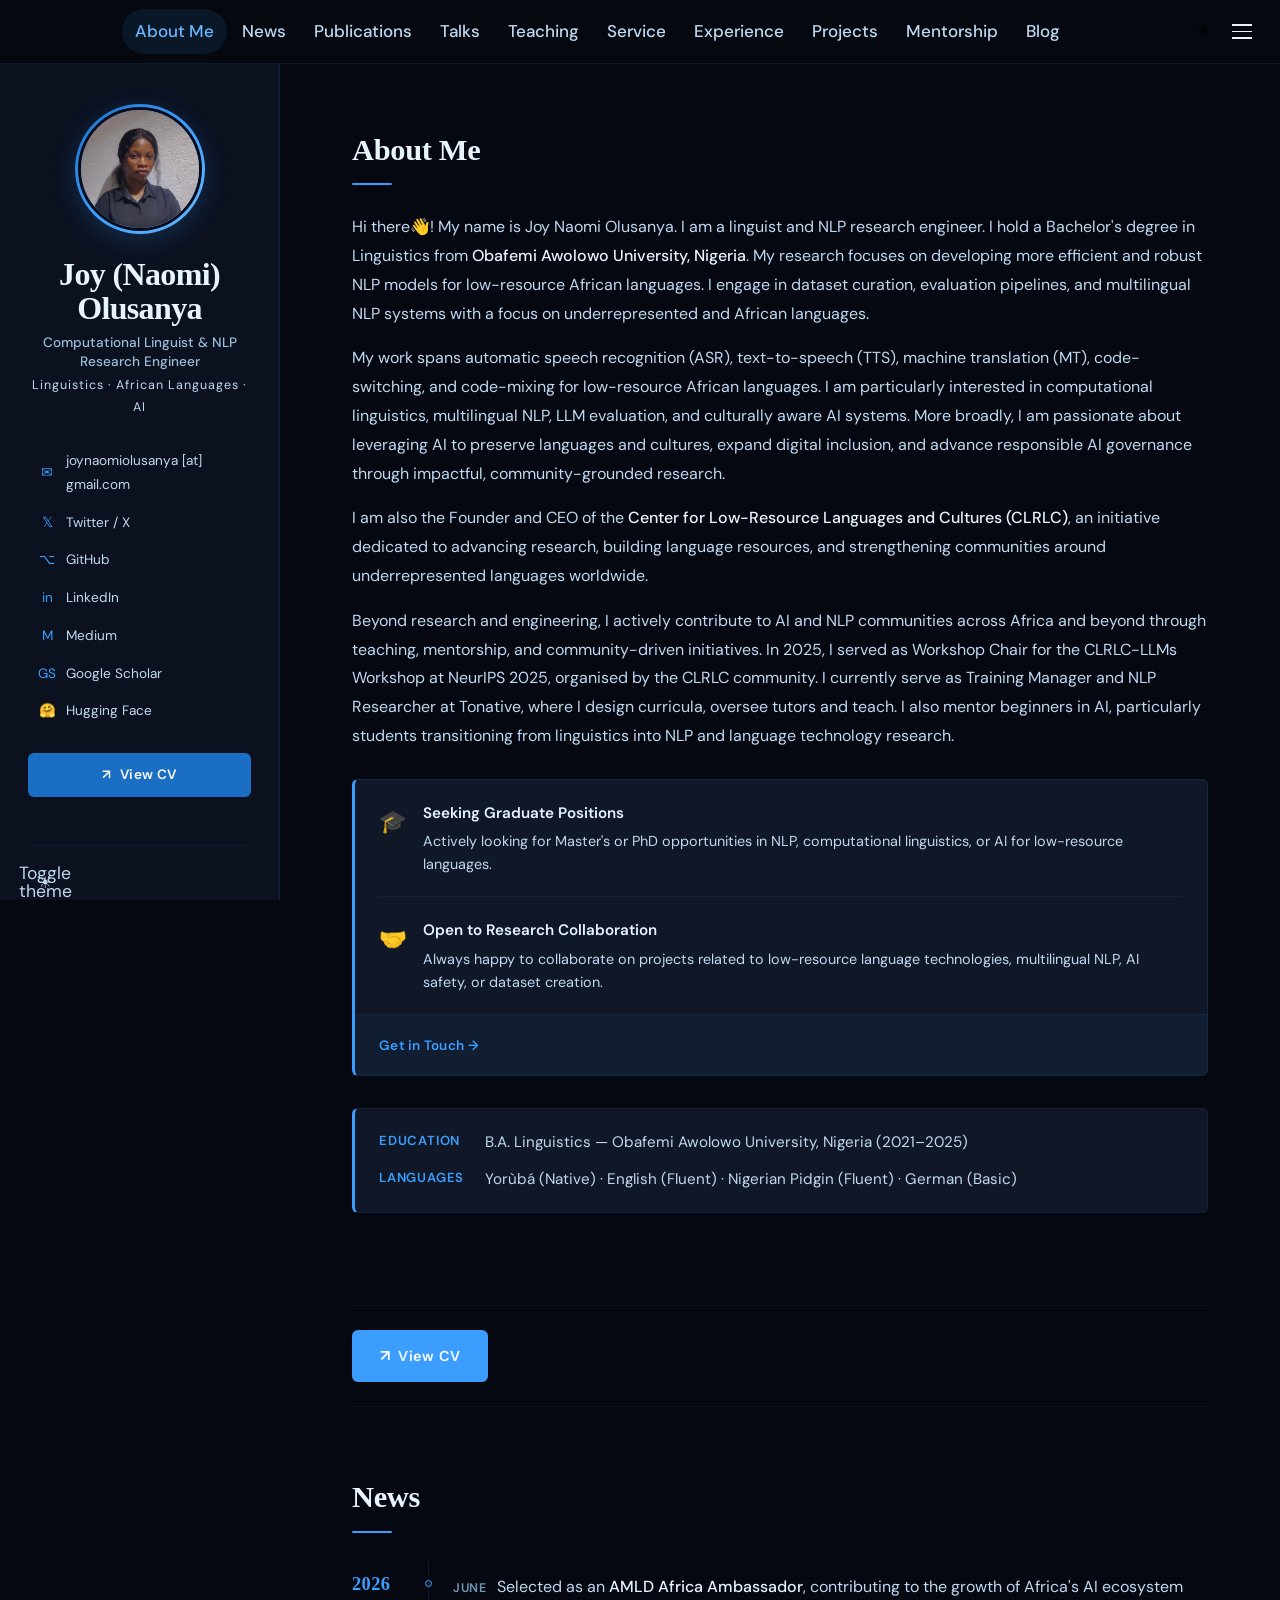
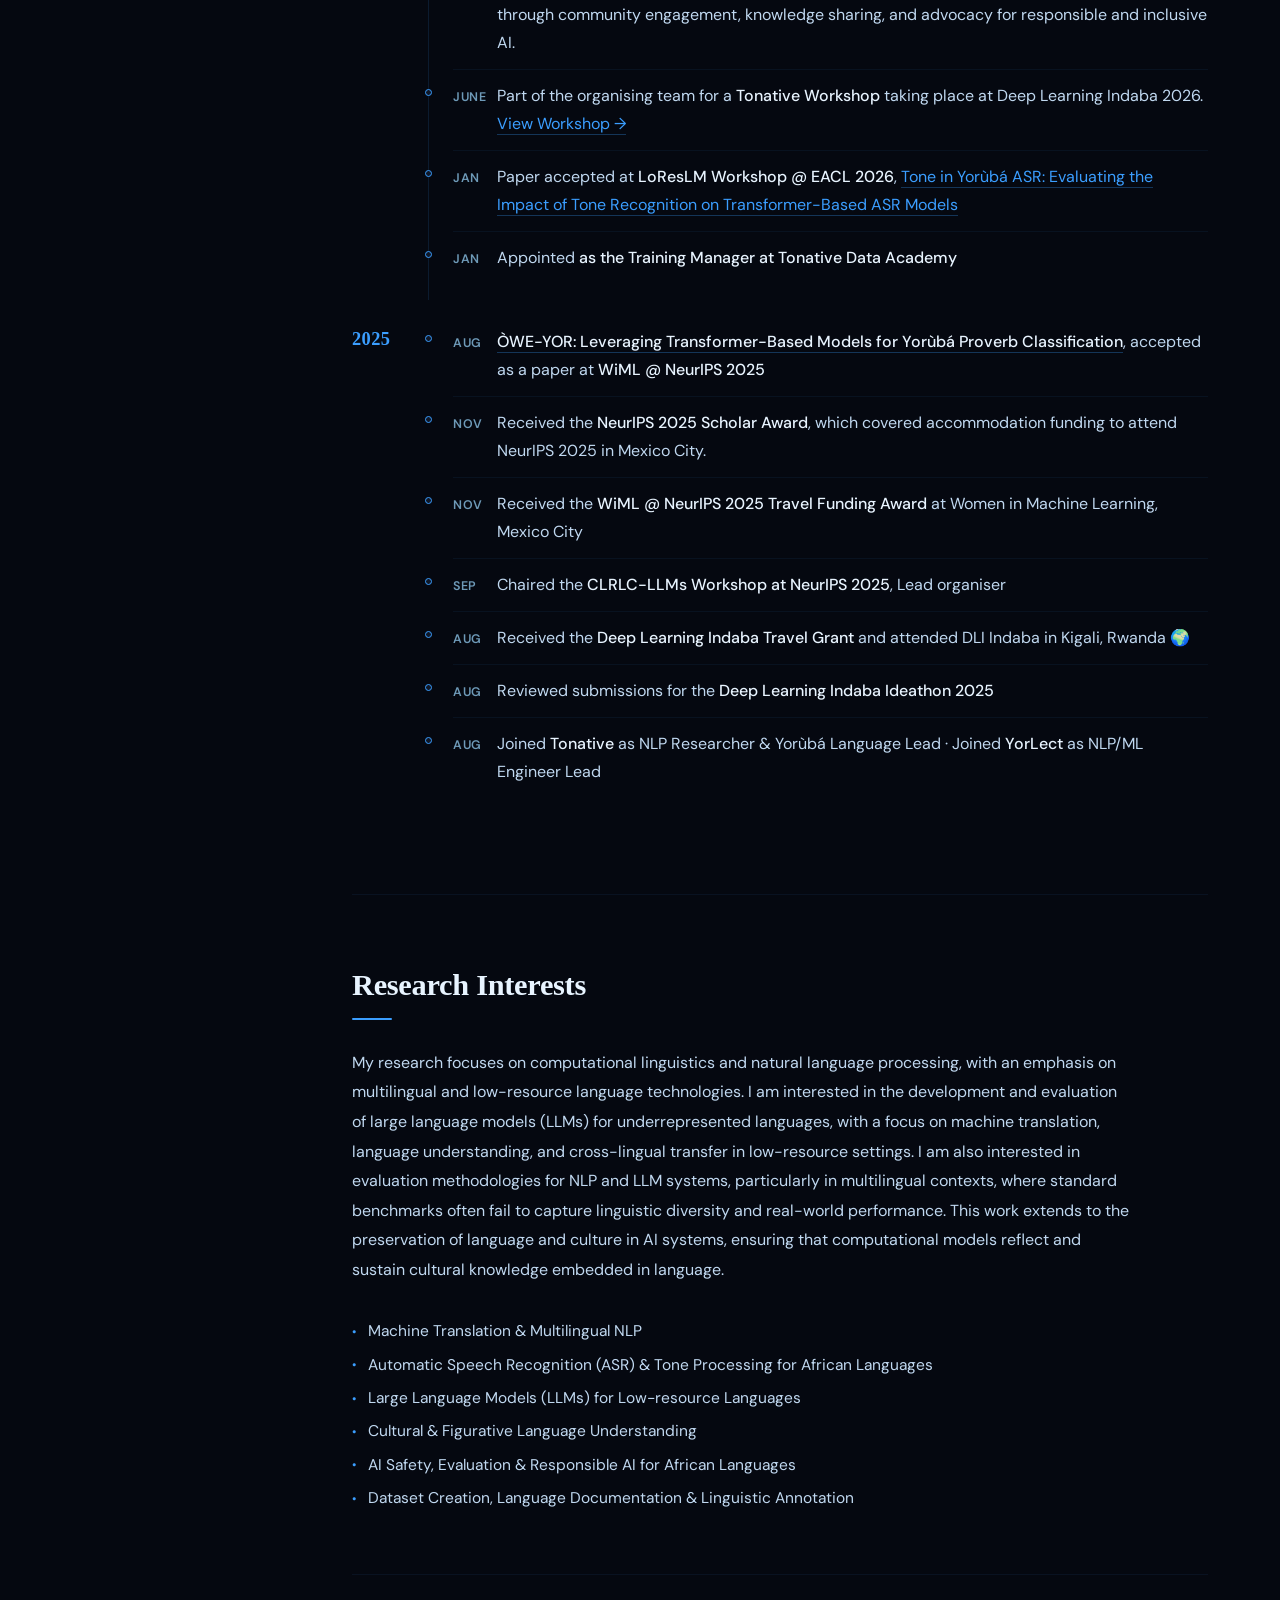
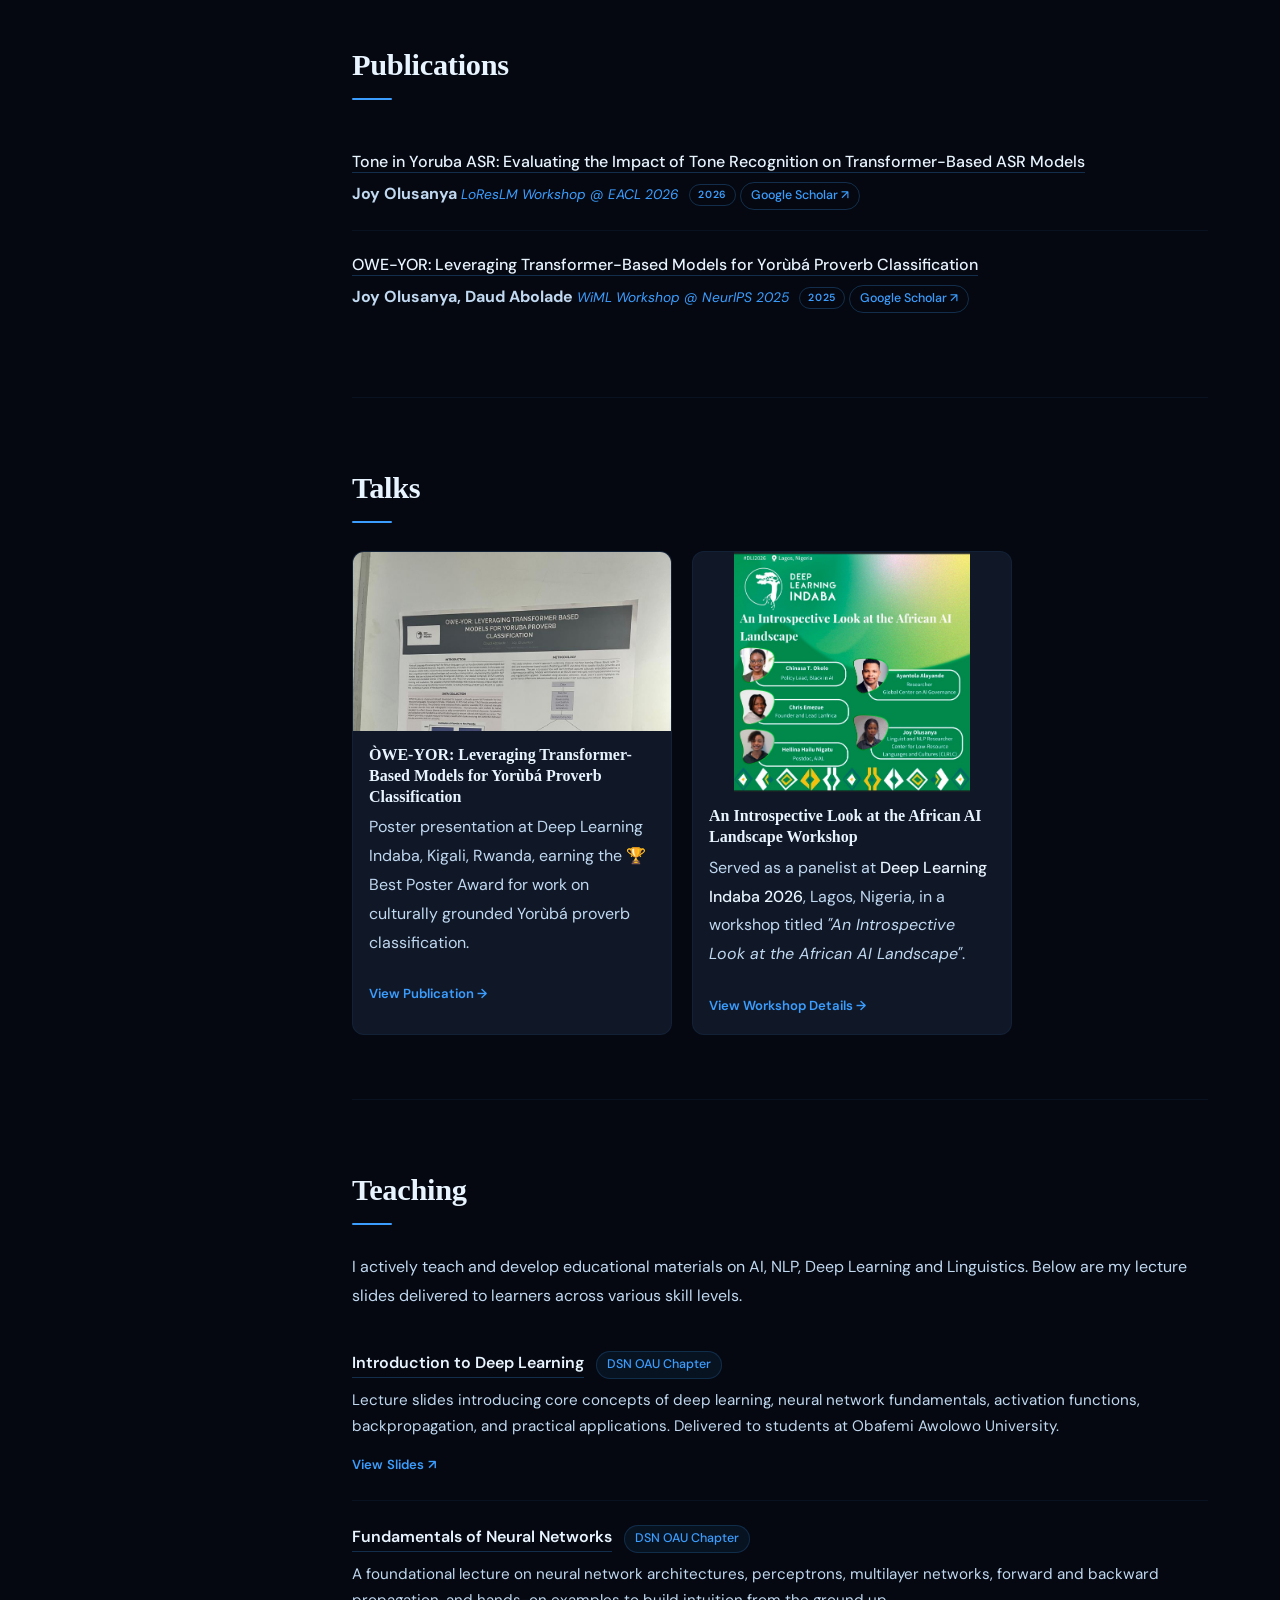
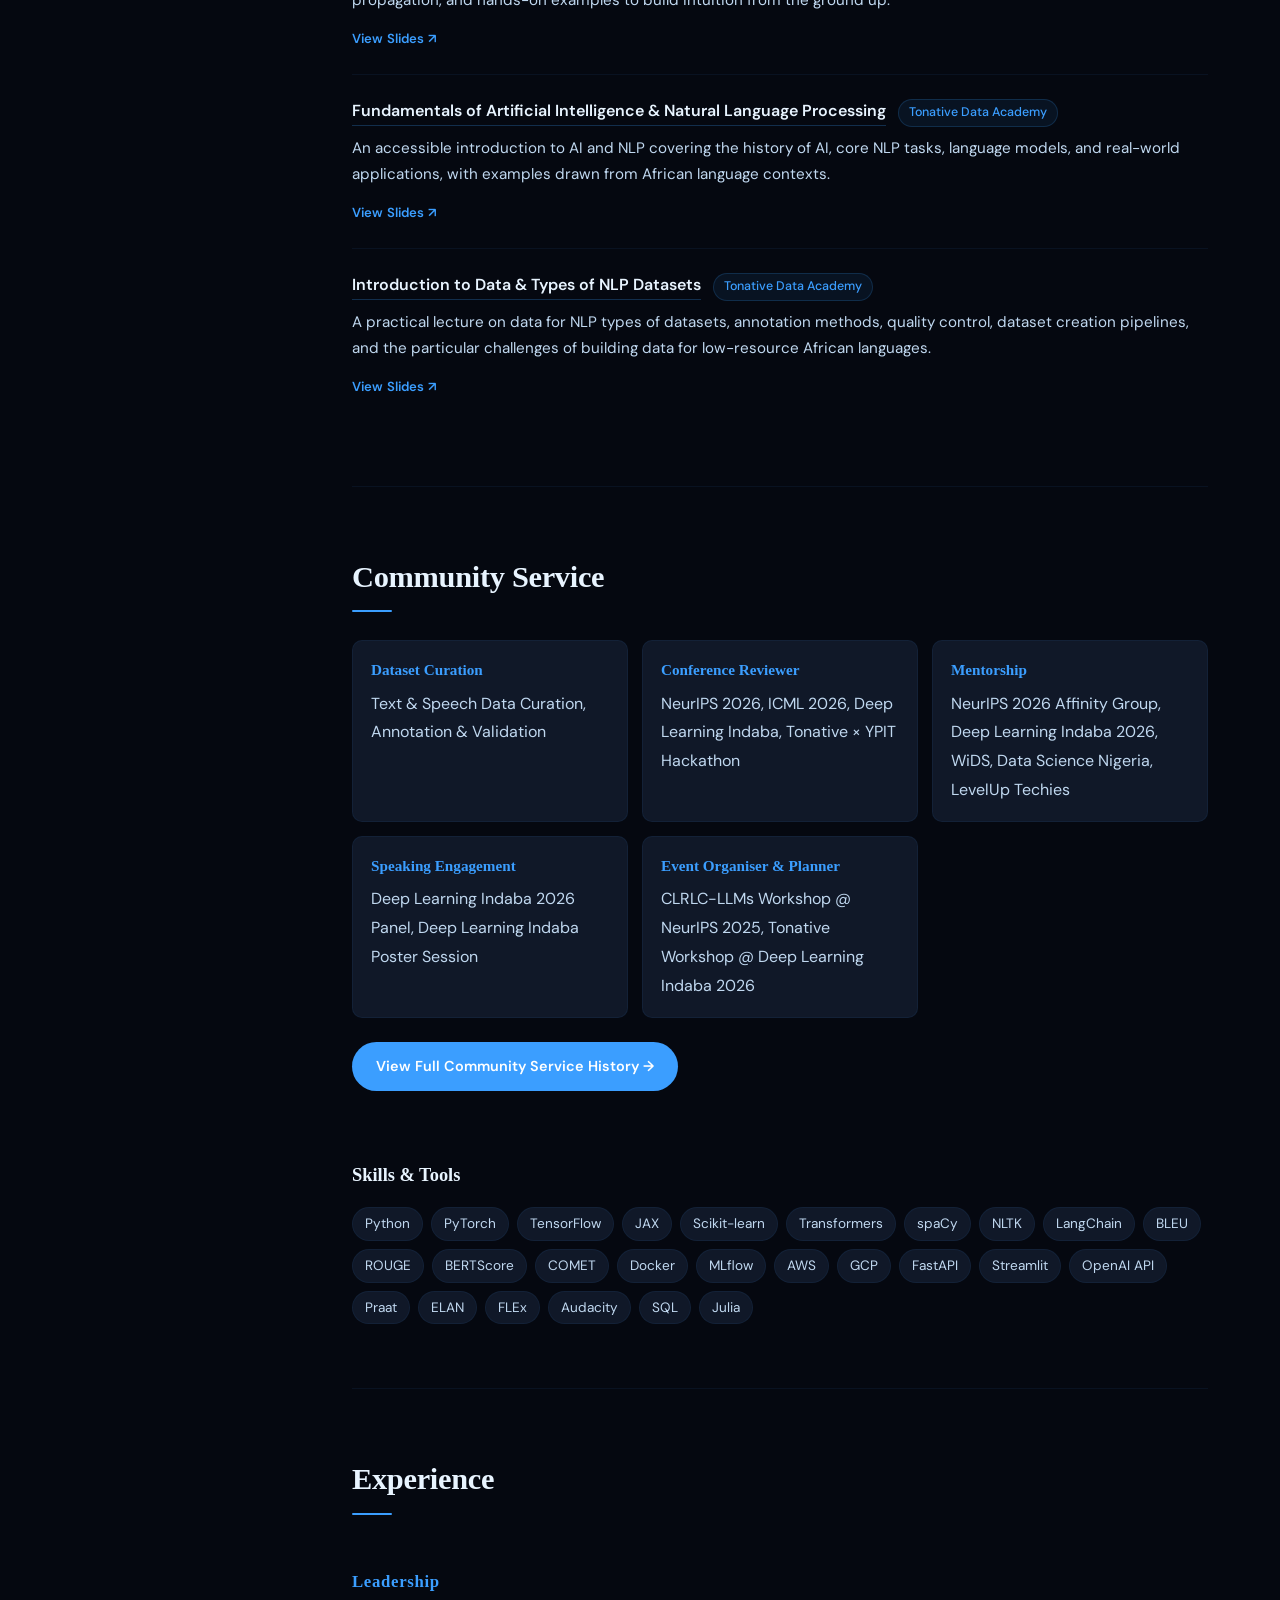
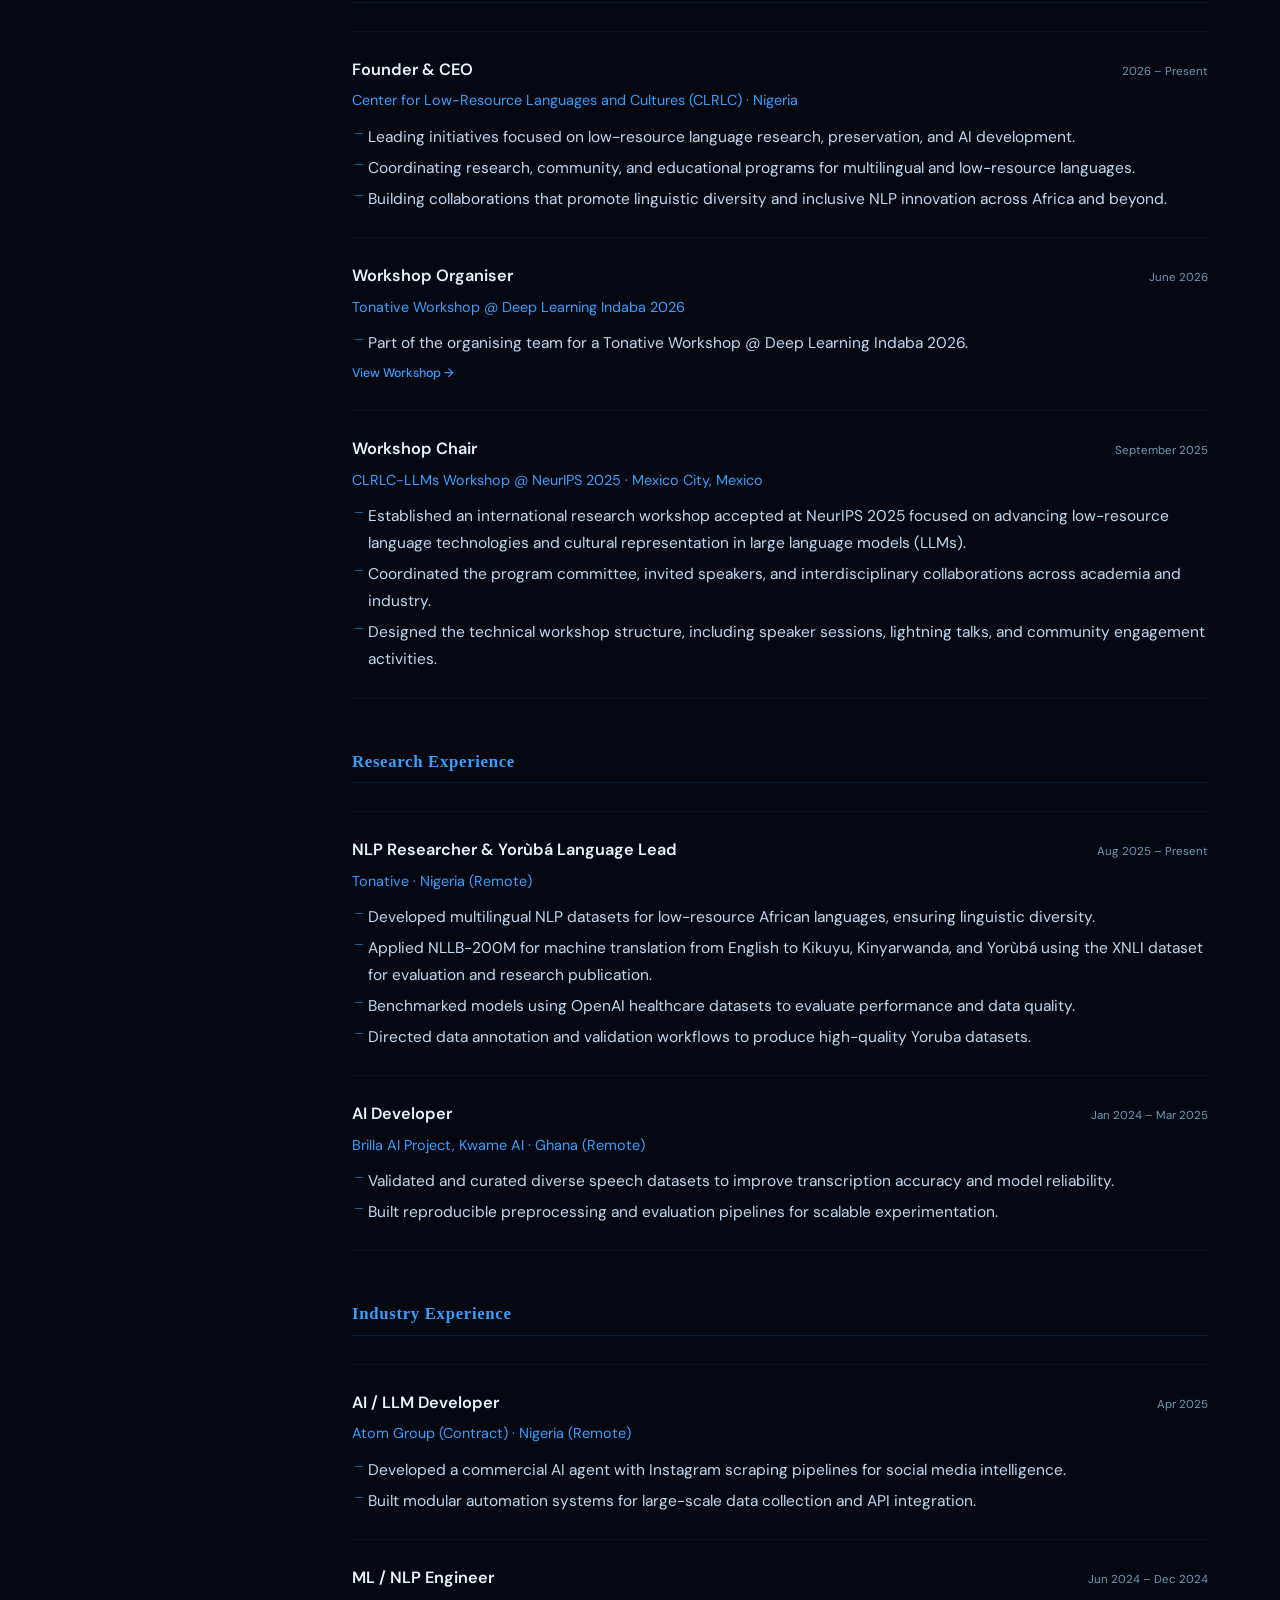
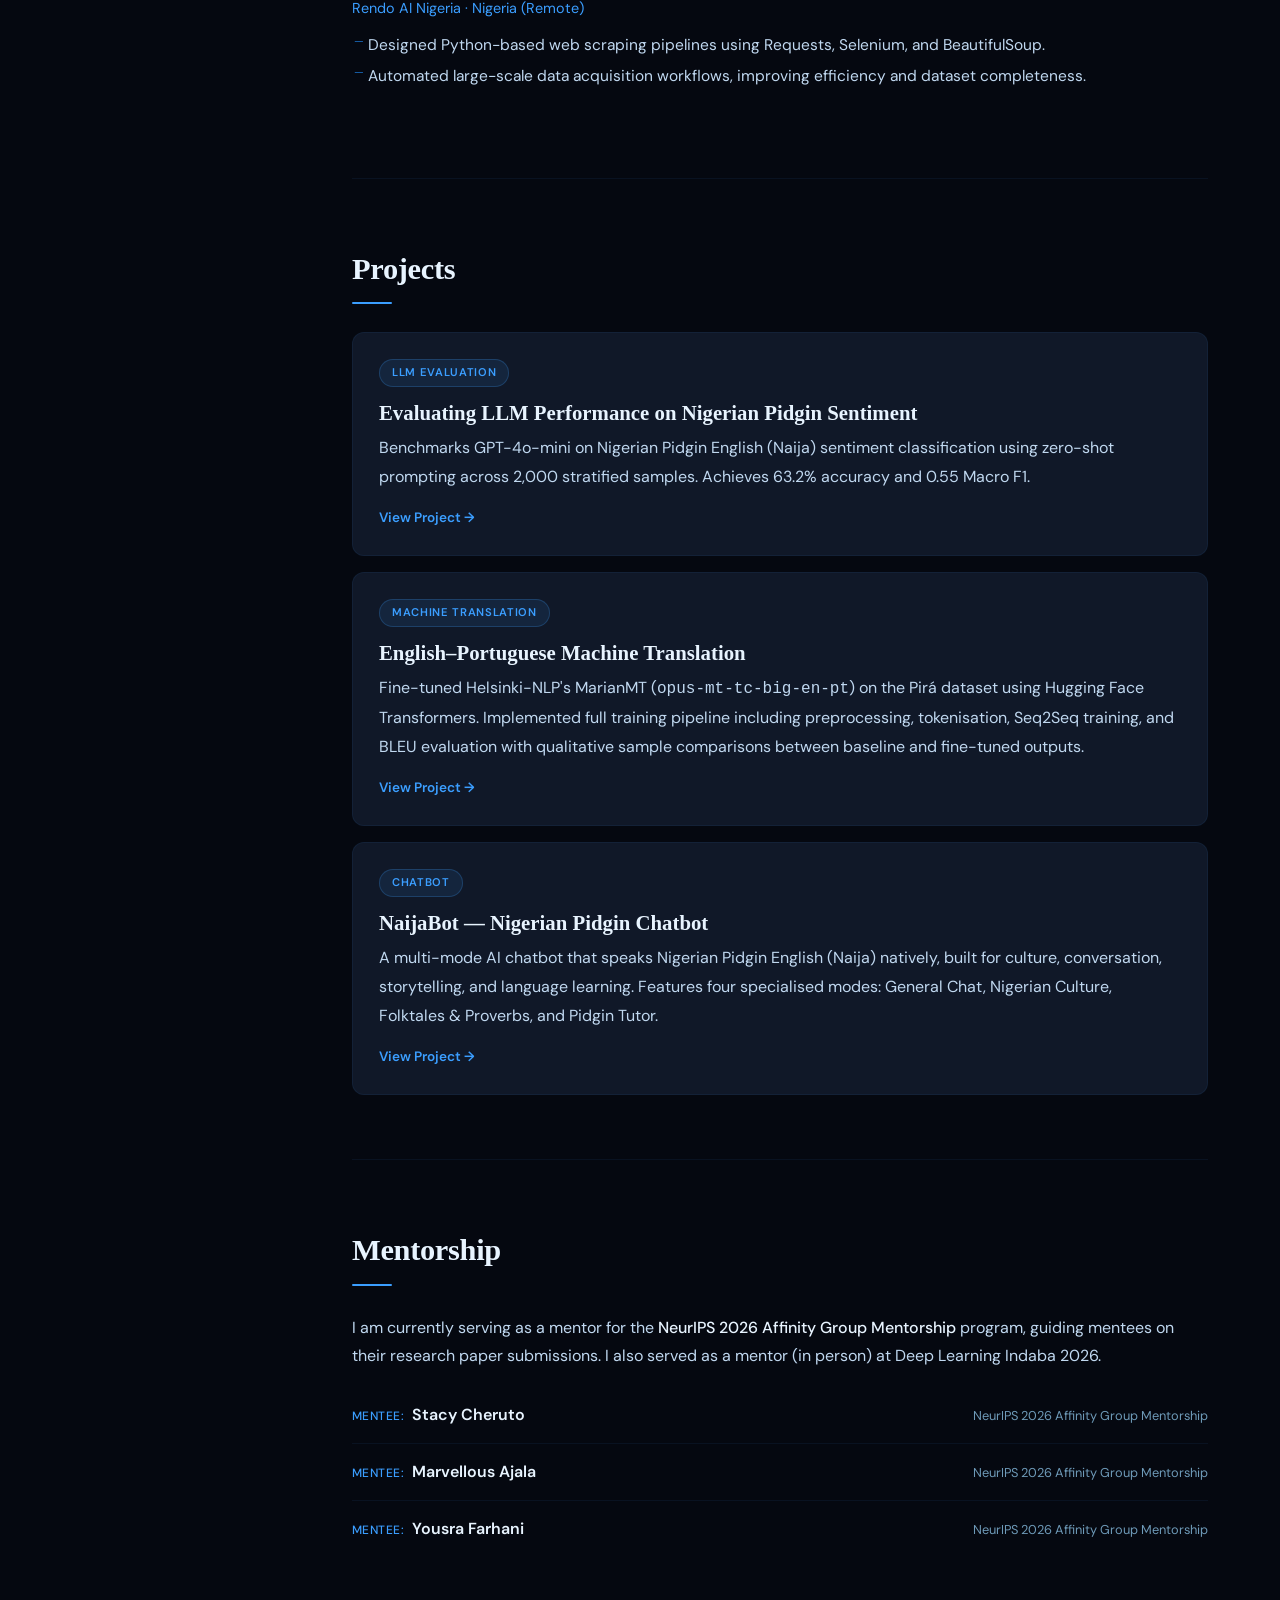
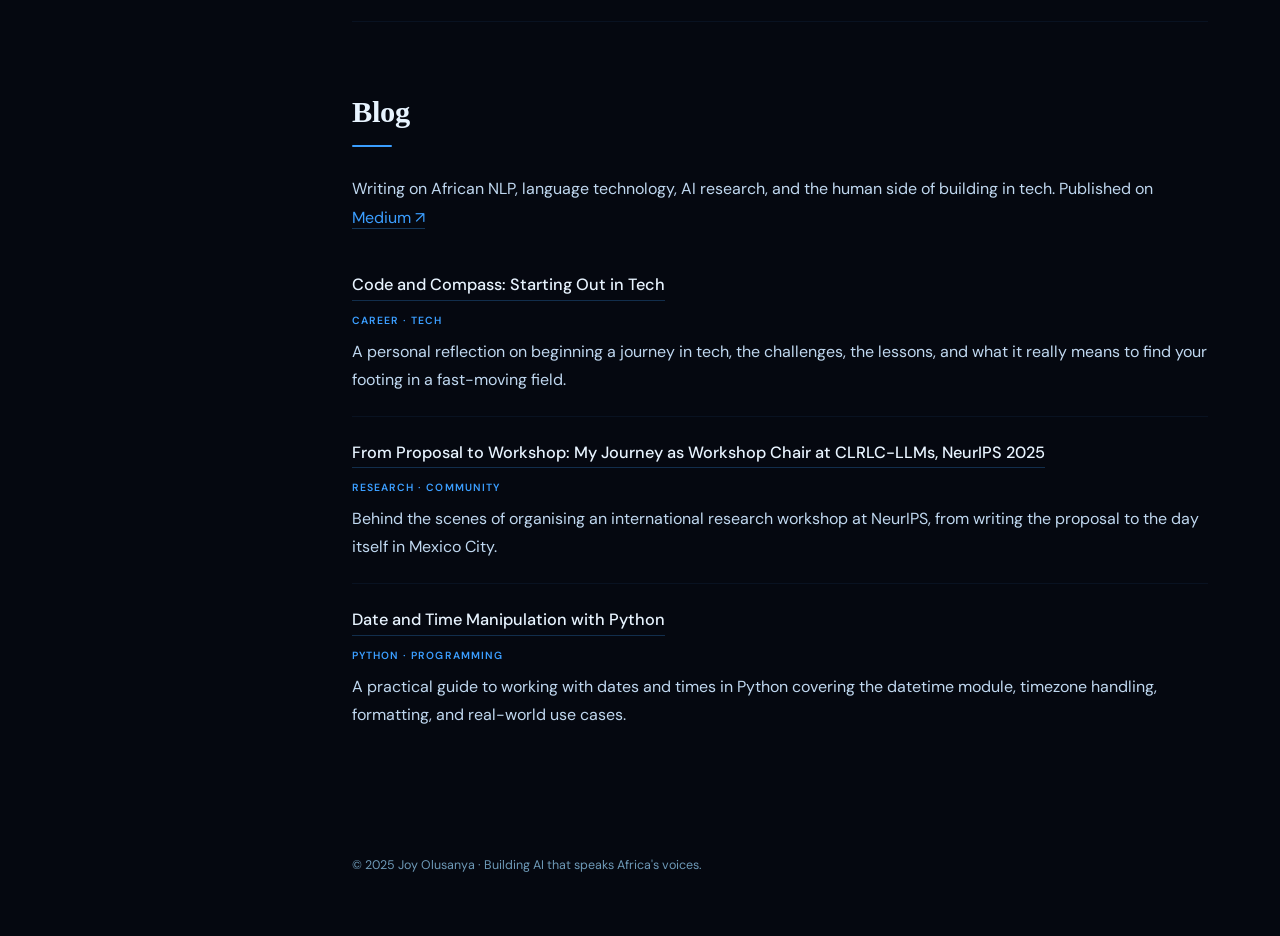
==== commit ba3b2aa9: "Refactor project listings to use list format" ====
--- a/index.html
+++ b/index.html
@@ -440,6 +440,7 @@
           <span class="skill-chip">Python</span>
           <span class="skill-chip">PyTorch</span>
           <span class="skill-chip">TensorFlow</span>
+          <span class="skill-chip">JAX</span>
           <span class="skill-chip">Scikit-learn</span>
           <span class="skill-chip">Transformers</span>
           <span class="skill-chip">spaCy</span>
@@ -574,36 +575,36 @@
         <h2 class="cs-heading">Projects</h2>
         <div class="cs-divider"></div>
 
-        <div class="proj-grid">
-
-          <div class="proj-card">
-            <div class="proj-header">
-              <a href="https://github.com/Naomi-NLP/Evaluating-LLM-Performance-on-Nigerian-Pidgin-Sentiment" target="_blank" rel="noopener" class="proj-title">Evaluating LLM Performance on Nigerian Pidgin Sentiment</a>
-            </div>
-            <span class="proj-tags">LLM Evaluation · Nigerian Pidgin · Sentiment Analysis</span>
-            <p>Benchmarks GPT-4o-mini on Nigerian Pidgin English (Naija) sentiment classification using zero-shot prompting across 2,000 stratified samples. Achieves 63.2% accuracy and 0.55 Macro F1 </p>
-            <a href="https://github.com/Naomi-NLP/Evaluating-LLM-Performance-on-Nigerian-Pidgin-Sentiment" target="_blank" rel="noopener" class="proj-link">View Project →</a>
-          </div>
-
-          <div class="proj-card">
-            <div class="proj-header">
-              <a href="https://github.com/Naomi-NLP/English-Portuguese-Machine-Translation-Project" target="_blank" rel="noopener" class="proj-title">English–Portuguese Machine Translation</a>
-            </div>
-            <span class="proj-tags">NMT · Fine-tuning · MarianMT · BLEU</span>
-            <p>Fine-tuned Helsinki-NLP's MarianMT (<code>opus-mt-tc-big-en-pt</code>) on the Pirá dataset using Hugging Face Transformers. Implemented full training pipeline including preprocessing, tokenisation, Seq2Seq training, and BLEU evaluation  with qualitative sample comparisons between baseline and fine-tuned outputs.</p>
-            <a href="https://github.com/Naomi-NLP/English-Portuguese-Machine-Translation-Project" target="_blank" rel="noopener" class="proj-link">View Project →</a>
-          </div>
-
-          <div class="proj-card">
-            <div class="proj-header">
-              <a href="https://huggingface.co/spaces/NaomiNLP/pidgin-chatbot" target="_blank" rel="noopener" class="proj-title">NaijaBot — Nigerian Pidgin Chatbot</a>
-            </div>
-            <span class="proj-tags">Gradio · GPT-4o-mini · Nigerian Pidgin · NLP · Hugging Face Spaces</span>
-            <p>A multi-mode AI chatbot that speaks Nigerian Pidgin English (Naija) natively built for culture, conversation, storytelling, and language learning. Features four specialised modes: General Chat, Nigerian Culture, Folktales & Proverbs, and Pidgin Tutor.</p>
-            <a href="https://huggingface.co/spaces/NaomiNLP/pidgin-chatbot" target="_blank" rel="noopener" class="proj-link">View Project →</a>
-          </div>
-
-        </div>
+        <ul class="proj-flat-list">
+
+          <li class="proj-flat-item">
+            <span class="proj-flat-tag">llm evaluation</span>
+            <h3 class="proj-flat-title">
+              <a href="https://github.com/Naomi-NLP/Evaluating-LLM-Performance-on-Nigerian-Pidgin-Sentiment" target="_blank" rel="noopener">Evaluating LLM Performance on Nigerian Pidgin Sentiment</a>
+            </h3>
+            <p class="proj-flat-desc">Benchmarks GPT-4o-mini on Nigerian Pidgin English (Naija) sentiment classification using zero-shot prompting across 2,000 stratified samples. Achieves 63.2% accuracy and 0.55 Macro F1.</p>
+            <a href="https://github.com/Naomi-NLP/Evaluating-LLM-Performance-on-Nigerian-Pidgin-Sentiment" target="_blank" rel="noopener" class="proj-flat-link">View Project →</a>
+          </li>
+
+          <li class="proj-flat-item">
+            <span class="proj-flat-tag">machine translation</span>
+            <h3 class="proj-flat-title">
+              <a href="https://github.com/Naomi-NLP/English-Portuguese-Machine-Translation-Project" target="_blank" rel="noopener">English–Portuguese Machine Translation</a>
+            </h3>
+            <p class="proj-flat-desc">Fine-tuned Helsinki-NLP's MarianMT (<code>opus-mt-tc-big-en-pt</code>) on the Pirá dataset using Hugging Face Transformers. Implemented full training pipeline including preprocessing, tokenisation, Seq2Seq training, and BLEU evaluation with qualitative sample comparisons between baseline and fine-tuned outputs.</p>
+            <a href="https://github.com/Naomi-NLP/English-Portuguese-Machine-Translation-Project" target="_blank" rel="noopener" class="proj-flat-link">View Project →</a>
+          </li>
+
+          <li class="proj-flat-item">
+            <span class="proj-flat-tag">chatbot</span>
+            <h3 class="proj-flat-title">
+              <a href="https://huggingface.co/spaces/NaomiNLP/pidgin-chatbot" target="_blank" rel="noopener">NaijaBot — Nigerian Pidgin Chatbot</a>
+            </h3>
+            <p class="proj-flat-desc">A multi-mode AI chatbot that speaks Nigerian Pidgin English (Naija) natively, built for culture, conversation, storytelling, and language learning. Features four specialised modes: General Chat, Nigerian Culture, Folktales & Proverbs, and Pidgin Tutor.</p>
+            <a href="https://huggingface.co/spaces/NaomiNLP/pidgin-chatbot" target="_blank" rel="noopener" class="proj-flat-link">View Project →</a>
+          </li>
+
+        </ul>
       </section>
 
       <!-- ── Mentorship ── -->
--- a/styles.css
+++ b/styles.css
@@ -1748,3 +1748,66 @@
   transform: translateY(-2px);
   box-shadow: 0 8px 20px rgba(59,158,255,0.35);
 }
+
+/* ─── PROJECTS — boxed stacked list ─── */
+.proj-flat-list {
+  display: flex;
+  flex-direction: column;
+  gap: 16px;
+}
+
+.proj-flat-item {
+  padding: 24px 26px;
+  background: var(--surface);
+  border: 1px solid var(--border-2);
+  border-radius: 12px;
+  transition: border-color 0.25s ease, transform 0.25s ease, box-shadow 0.25s ease;
+}
+.proj-flat-item:hover {
+  border-color: rgba(59,158,255,0.3);
+  transform: translateY(-2px);
+  box-shadow: 0 8px 24px rgba(0,0,0,0.25);
+}
+
+.proj-flat-tag {
+  display: inline-block;
+  font-size: 0.7rem;
+  font-weight: 600;
+  letter-spacing: 0.06em;
+  text-transform: uppercase;
+  color: var(--blue);
+  background: rgba(59,158,255,0.1);
+  border: 1px solid rgba(59,158,255,0.22);
+  padding: 3px 12px;
+  border-radius: 100px;
+  margin-bottom: 12px;
+}
+
+.proj-flat-title {
+  font-family: 'Cormorant Garant', serif;
+  font-size: 1.3rem;
+  font-weight: 600;
+  line-height: 1.3;
+  margin-bottom: 8px;
+}
+
+.proj-flat-title a {
+  color: var(--cream);
+  transition: color 0.2s ease;
+}
+.proj-flat-title a:hover { color: var(--blue-light); }
+
+.proj-flat-desc {
+  font-size: 0.95rem;
+  color: var(--text-muted);
+  line-height: 1.75;
+  margin-bottom: 12px !important;
+}
+
+.proj-flat-link {
+  font-size: 0.85rem;
+  font-weight: 600;
+  color: var(--blue);
+  transition: color 0.2s ease;
+}
+.proj-flat-link:hover { color: var(--blue-light); }
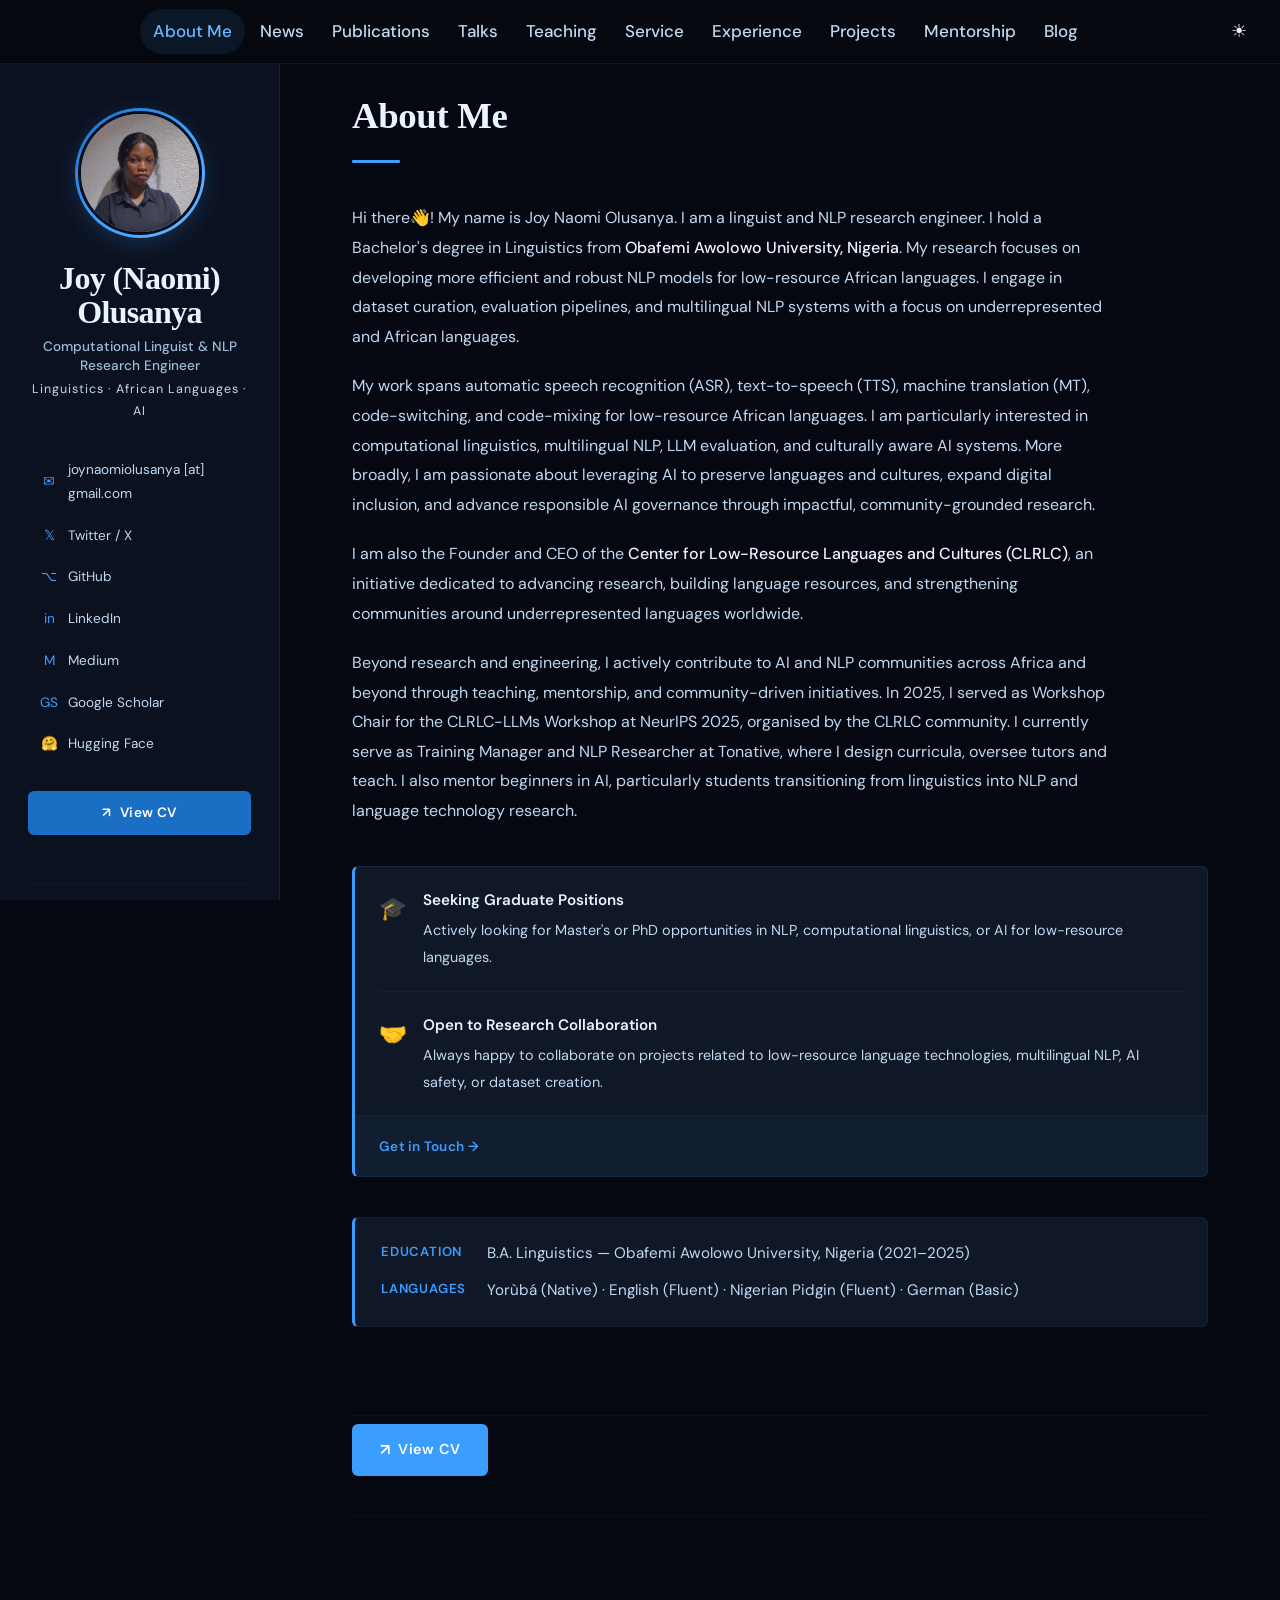
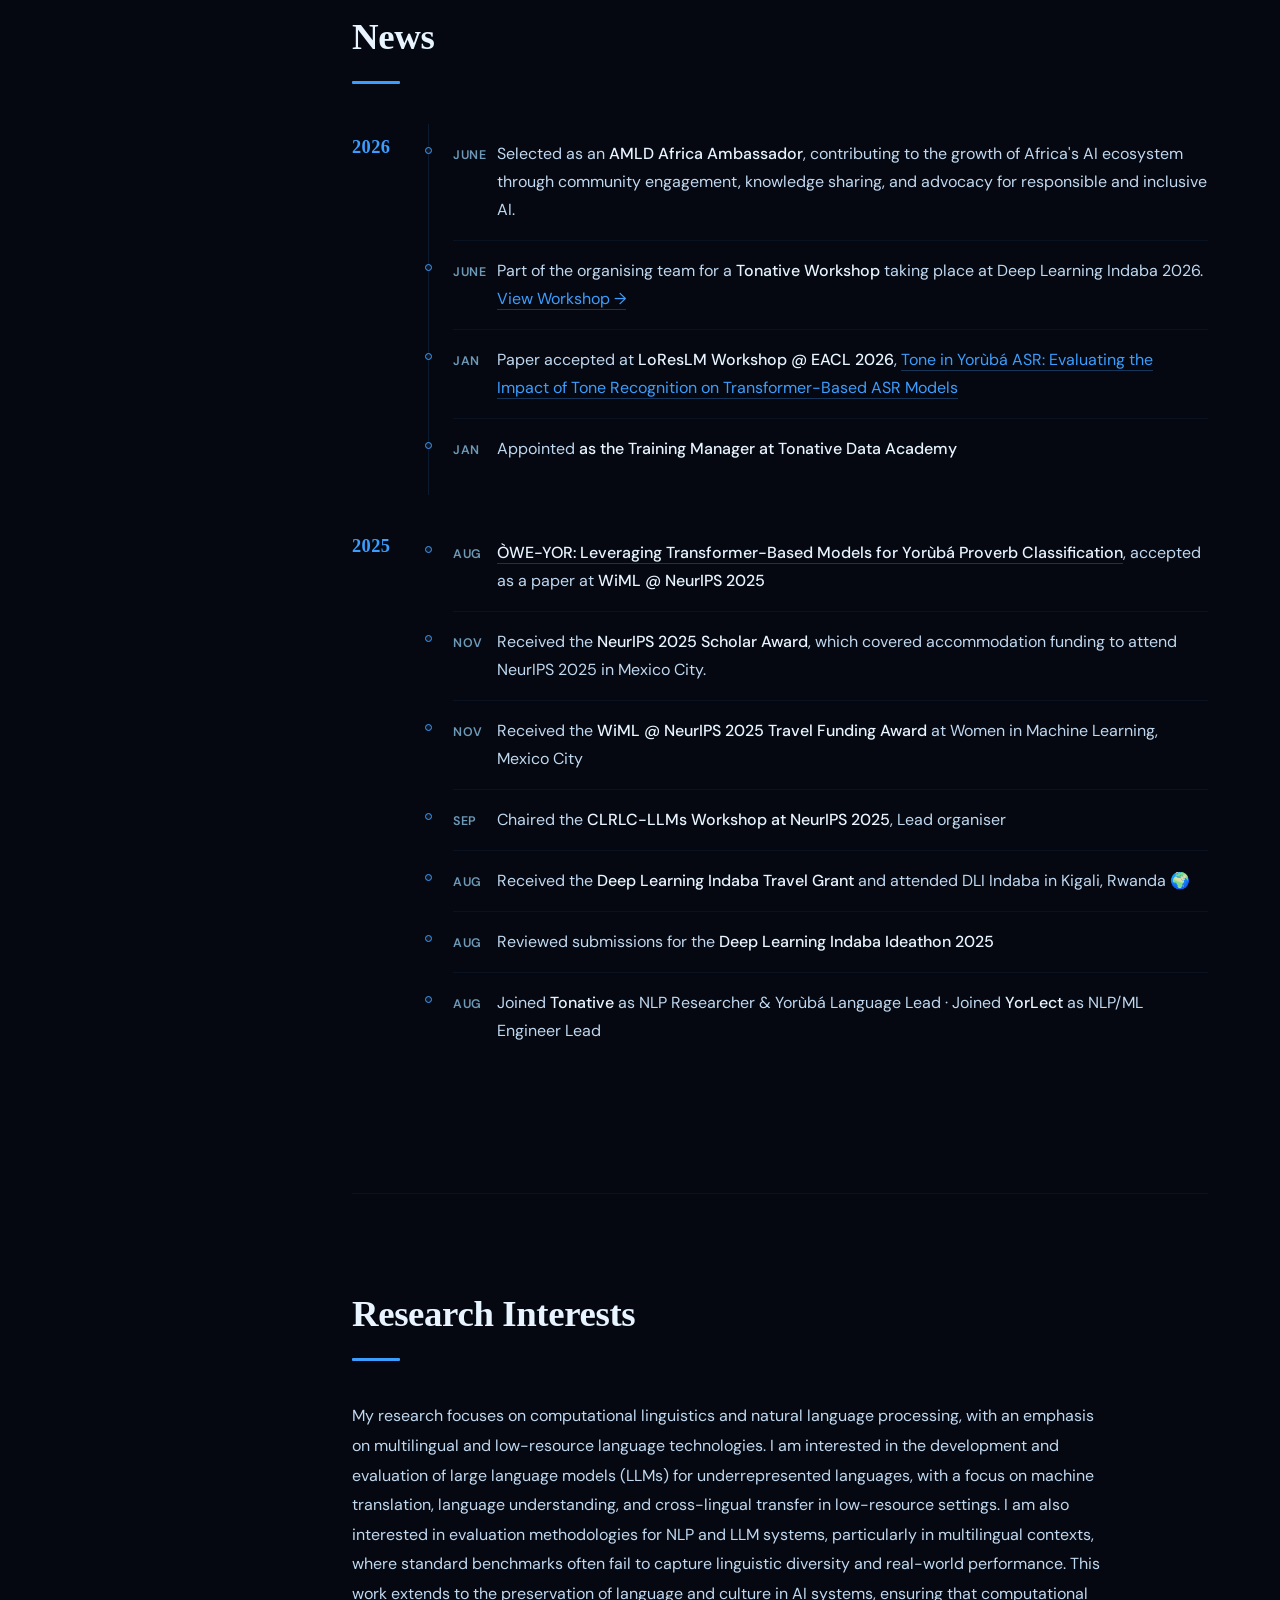
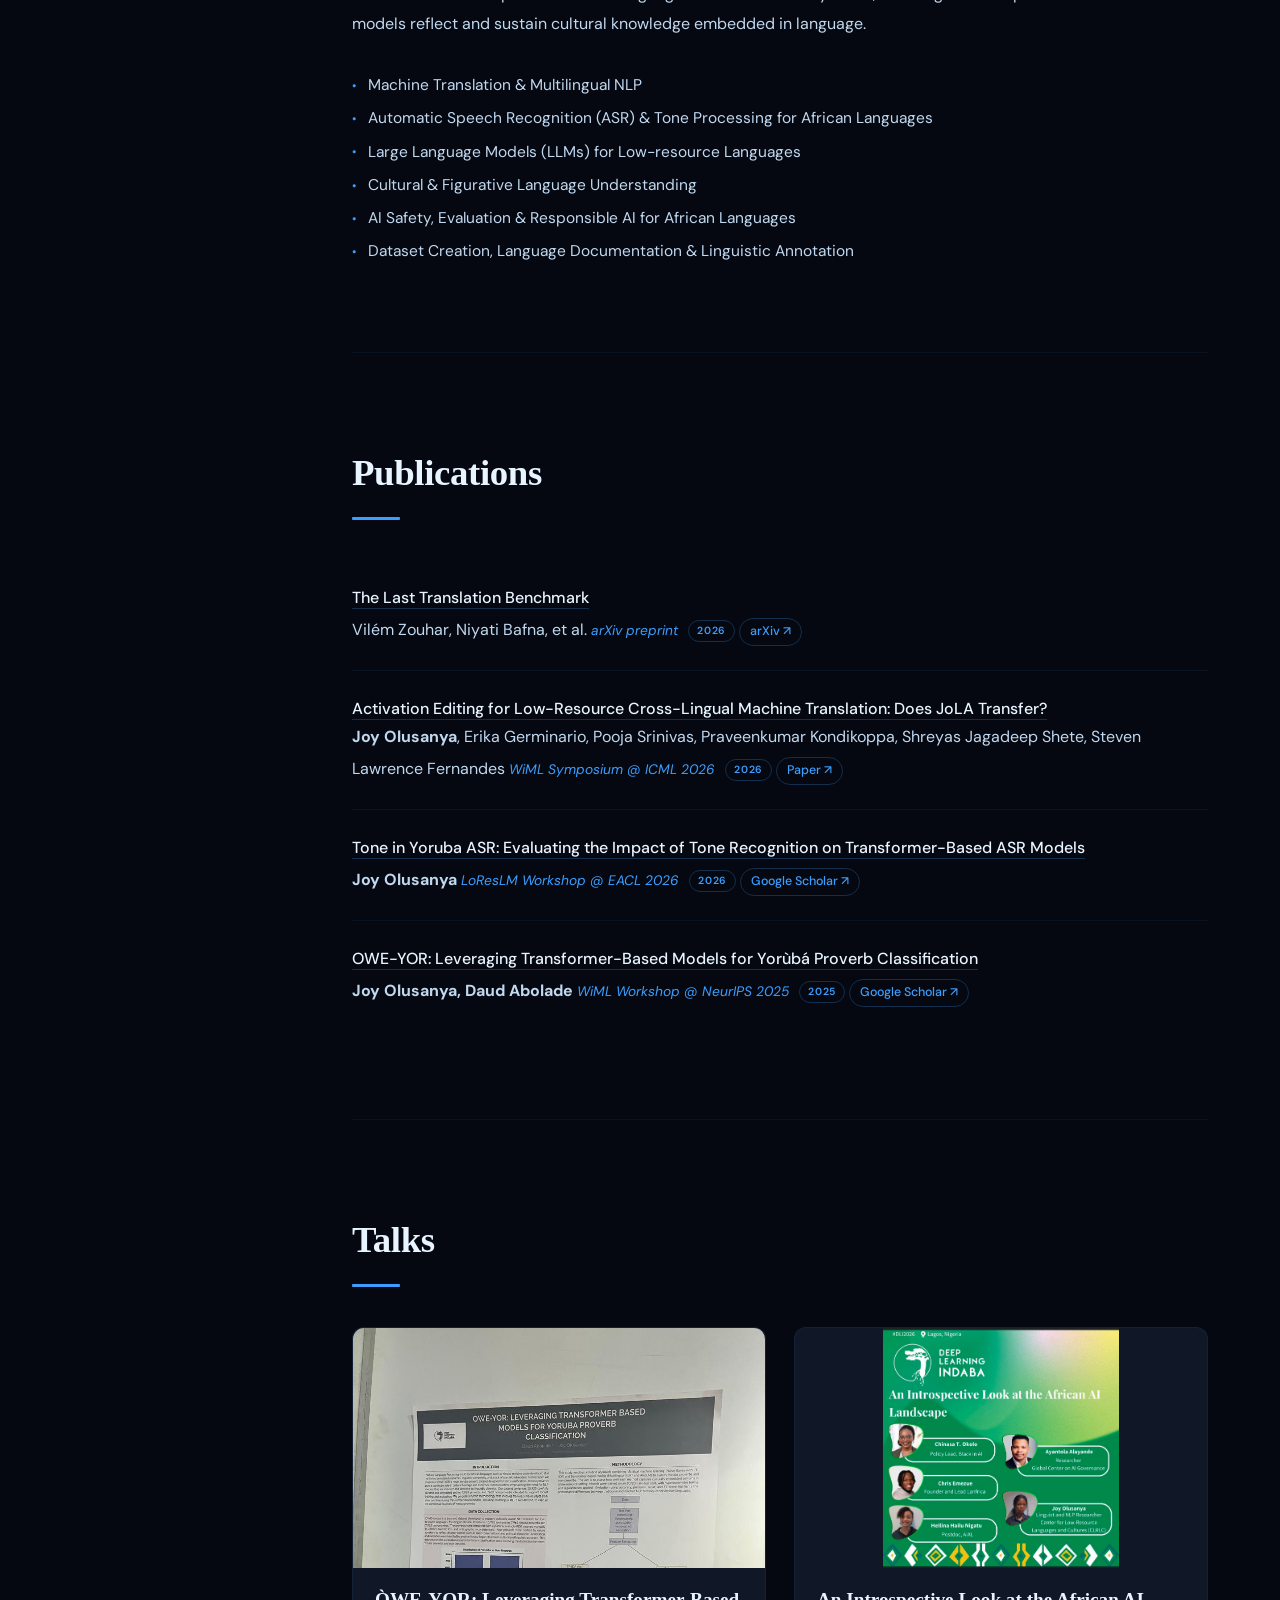
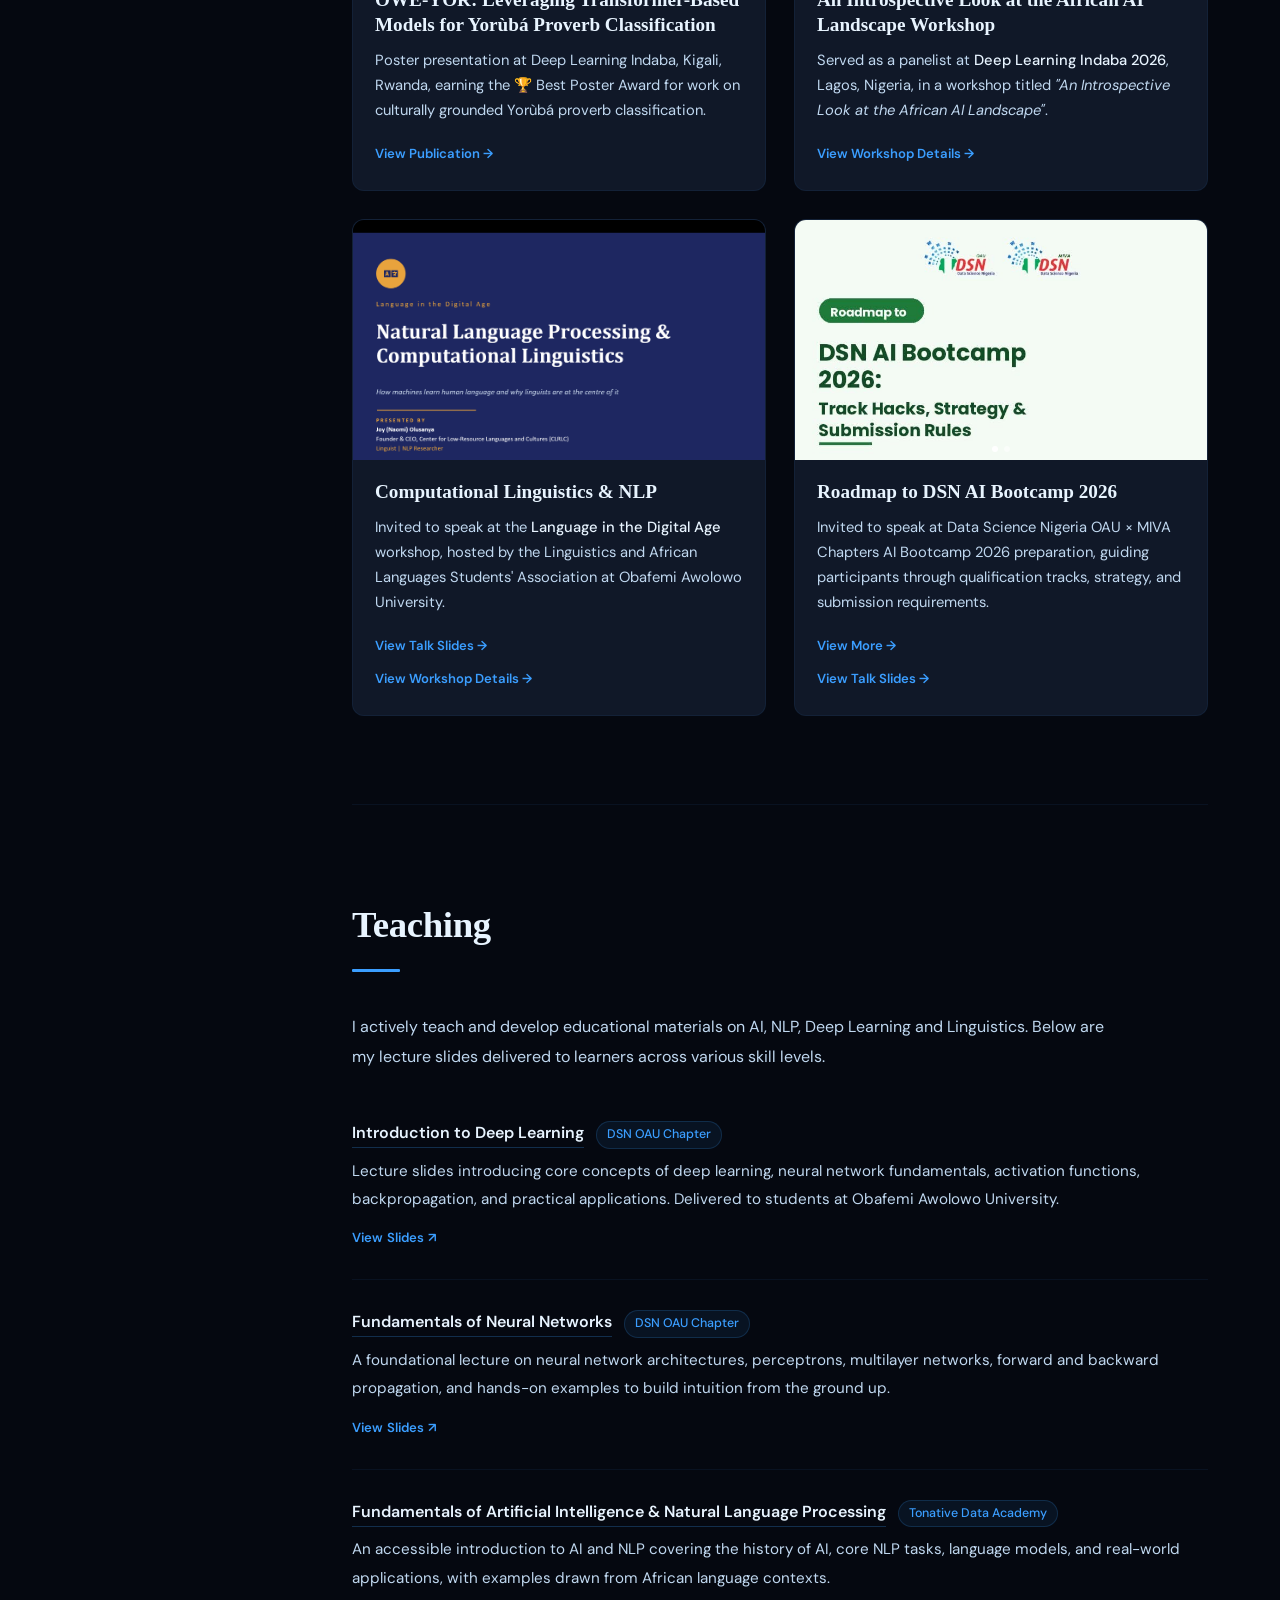
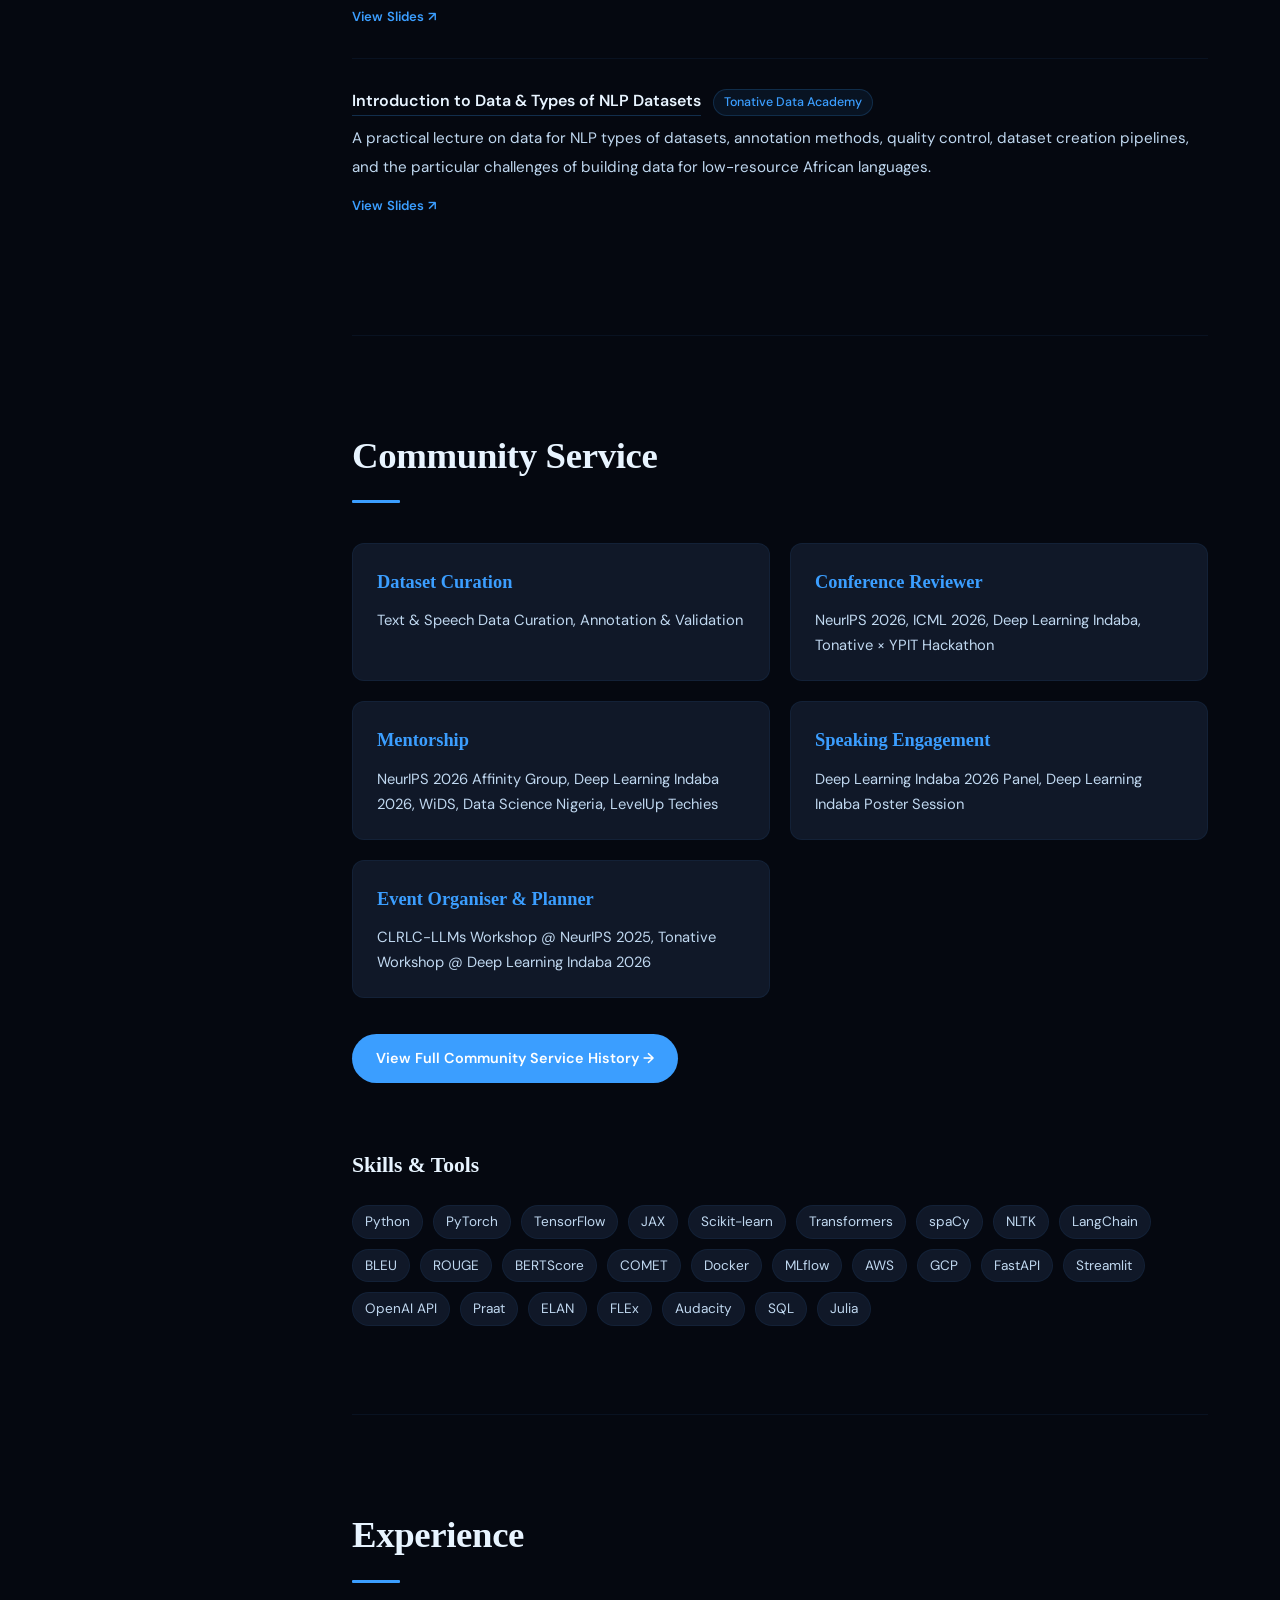
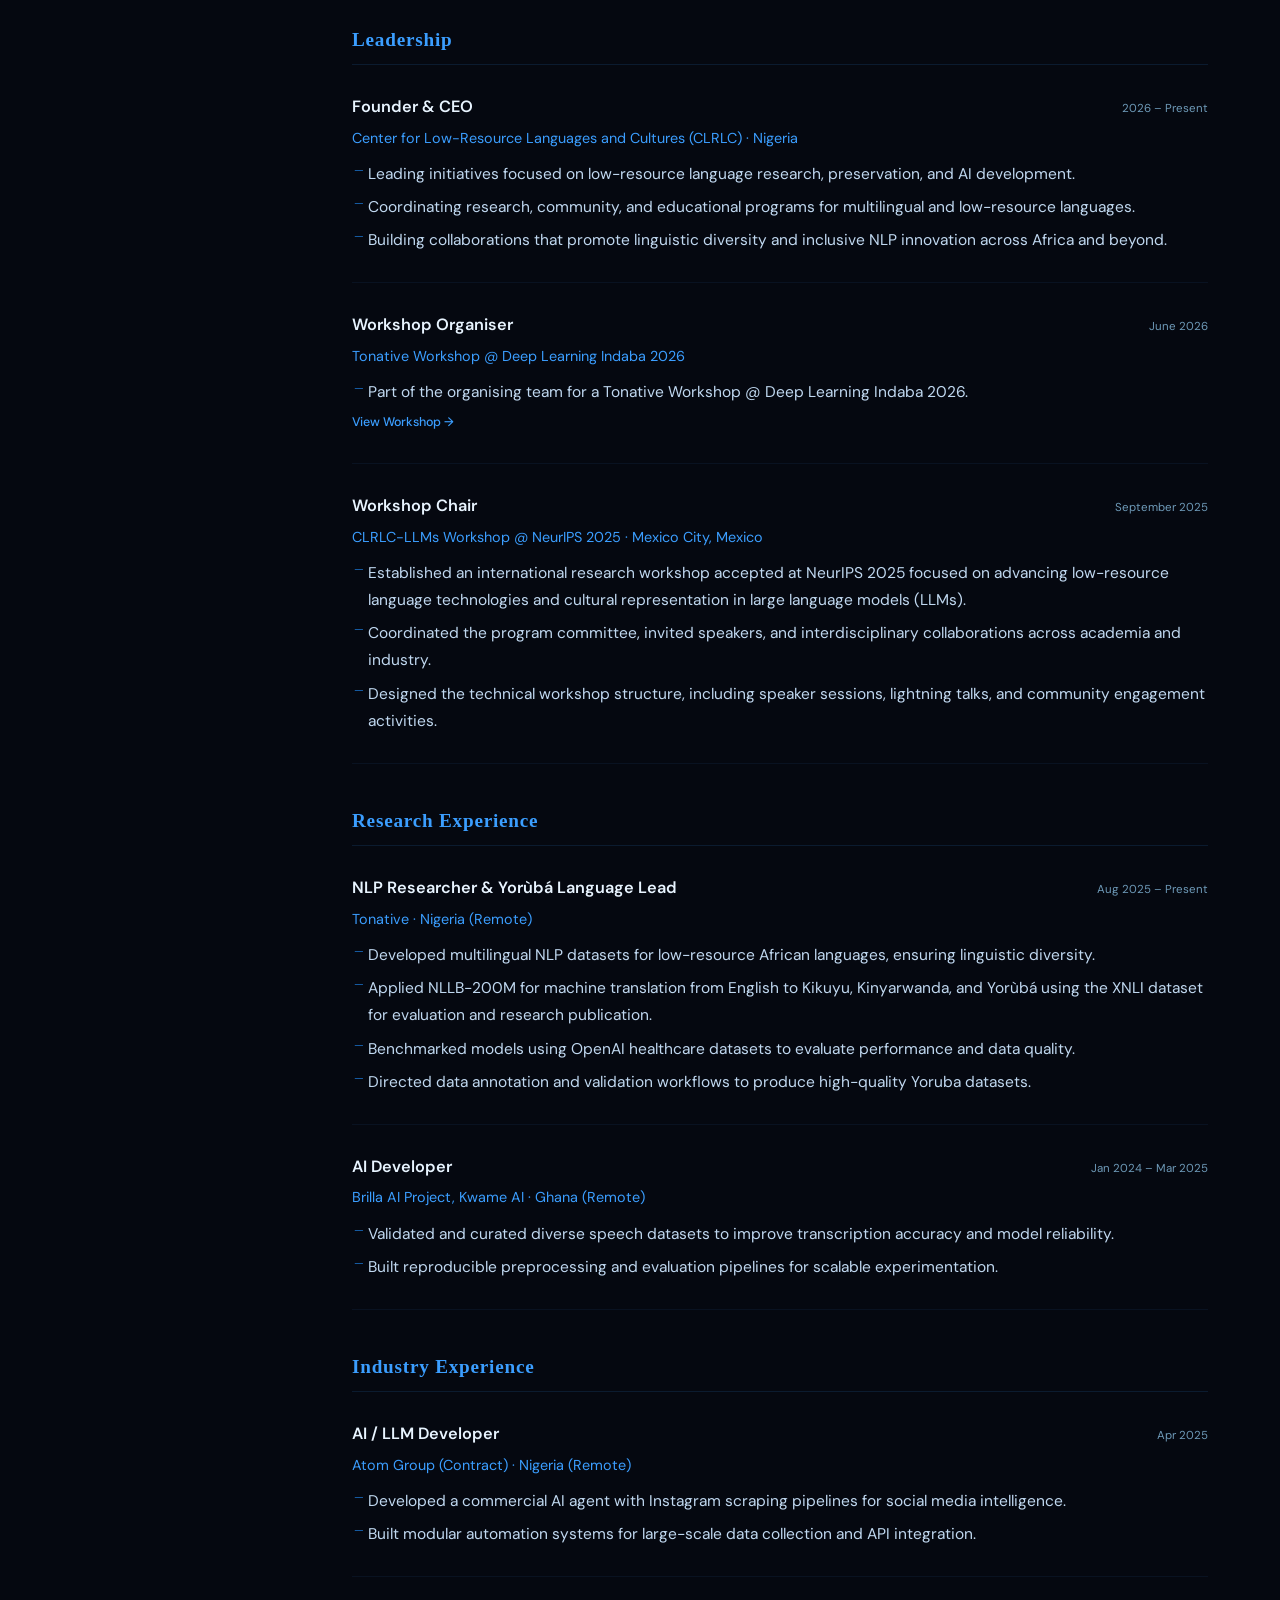
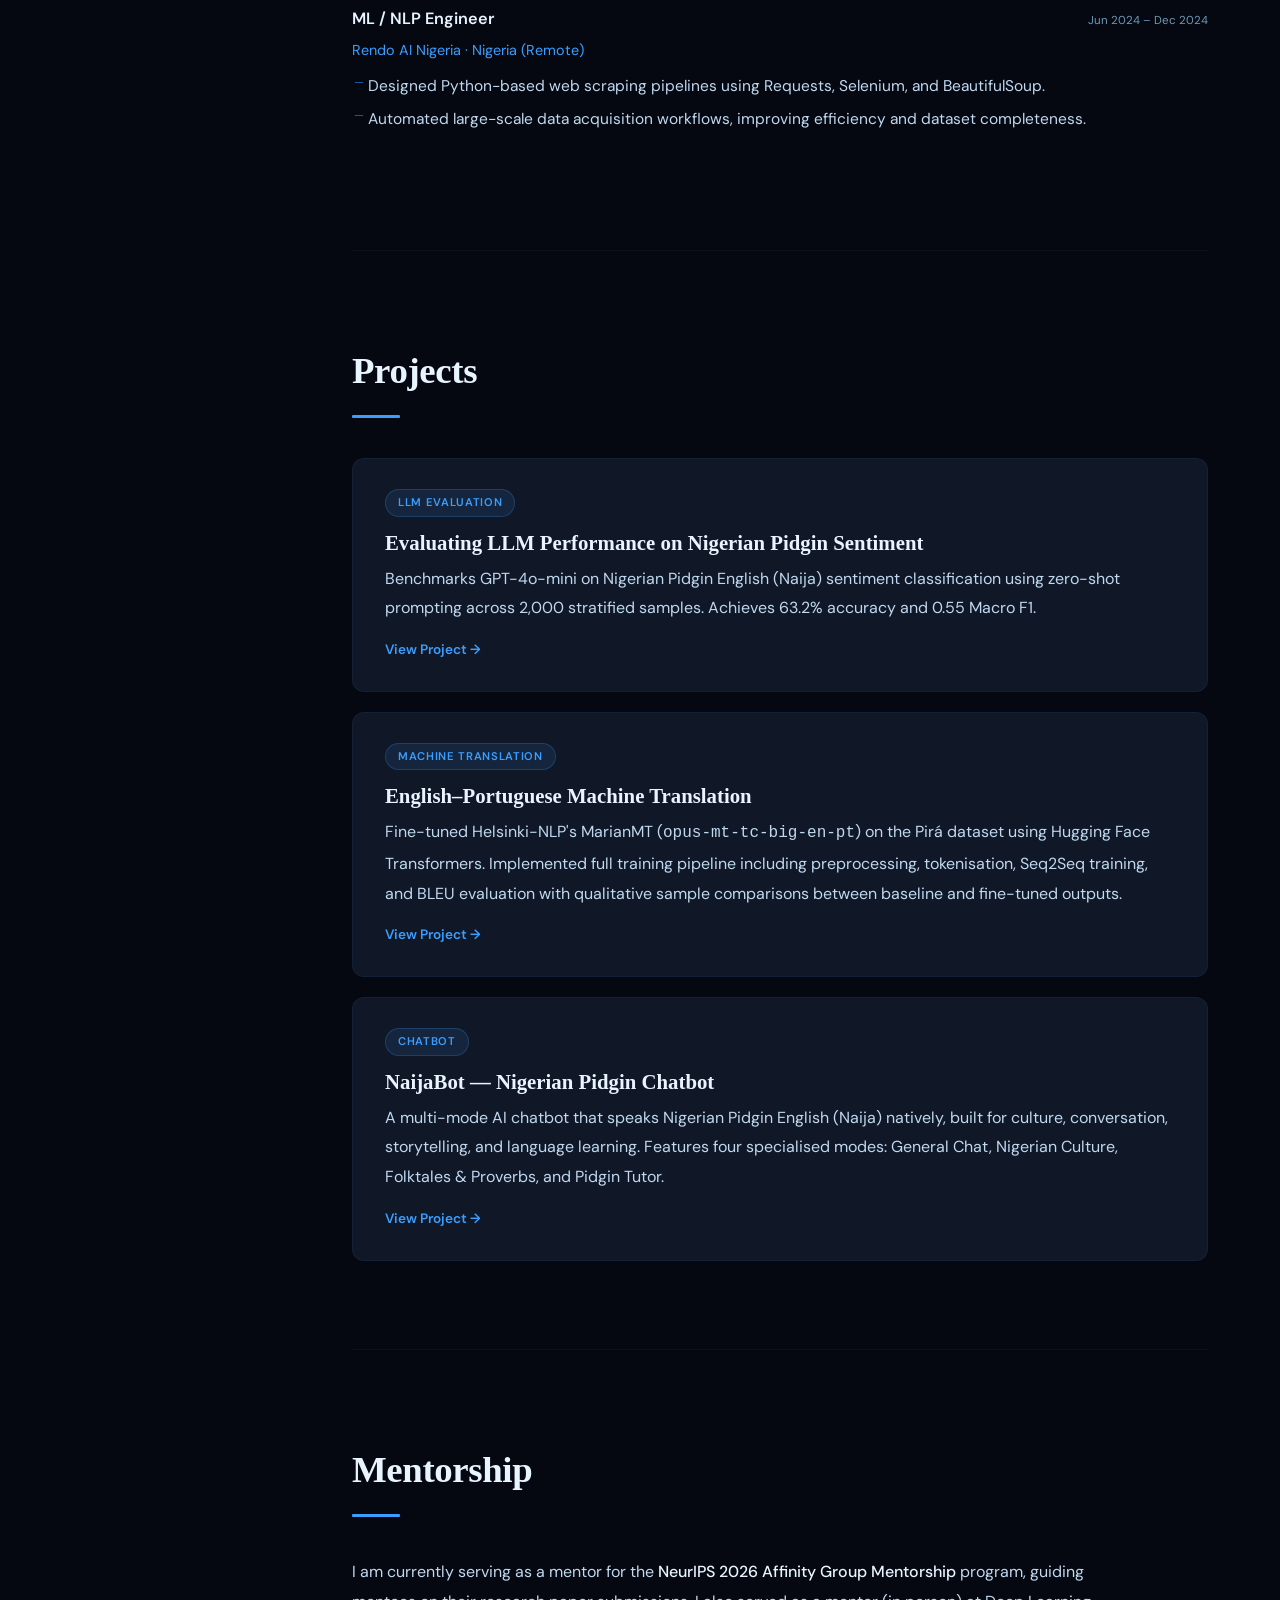
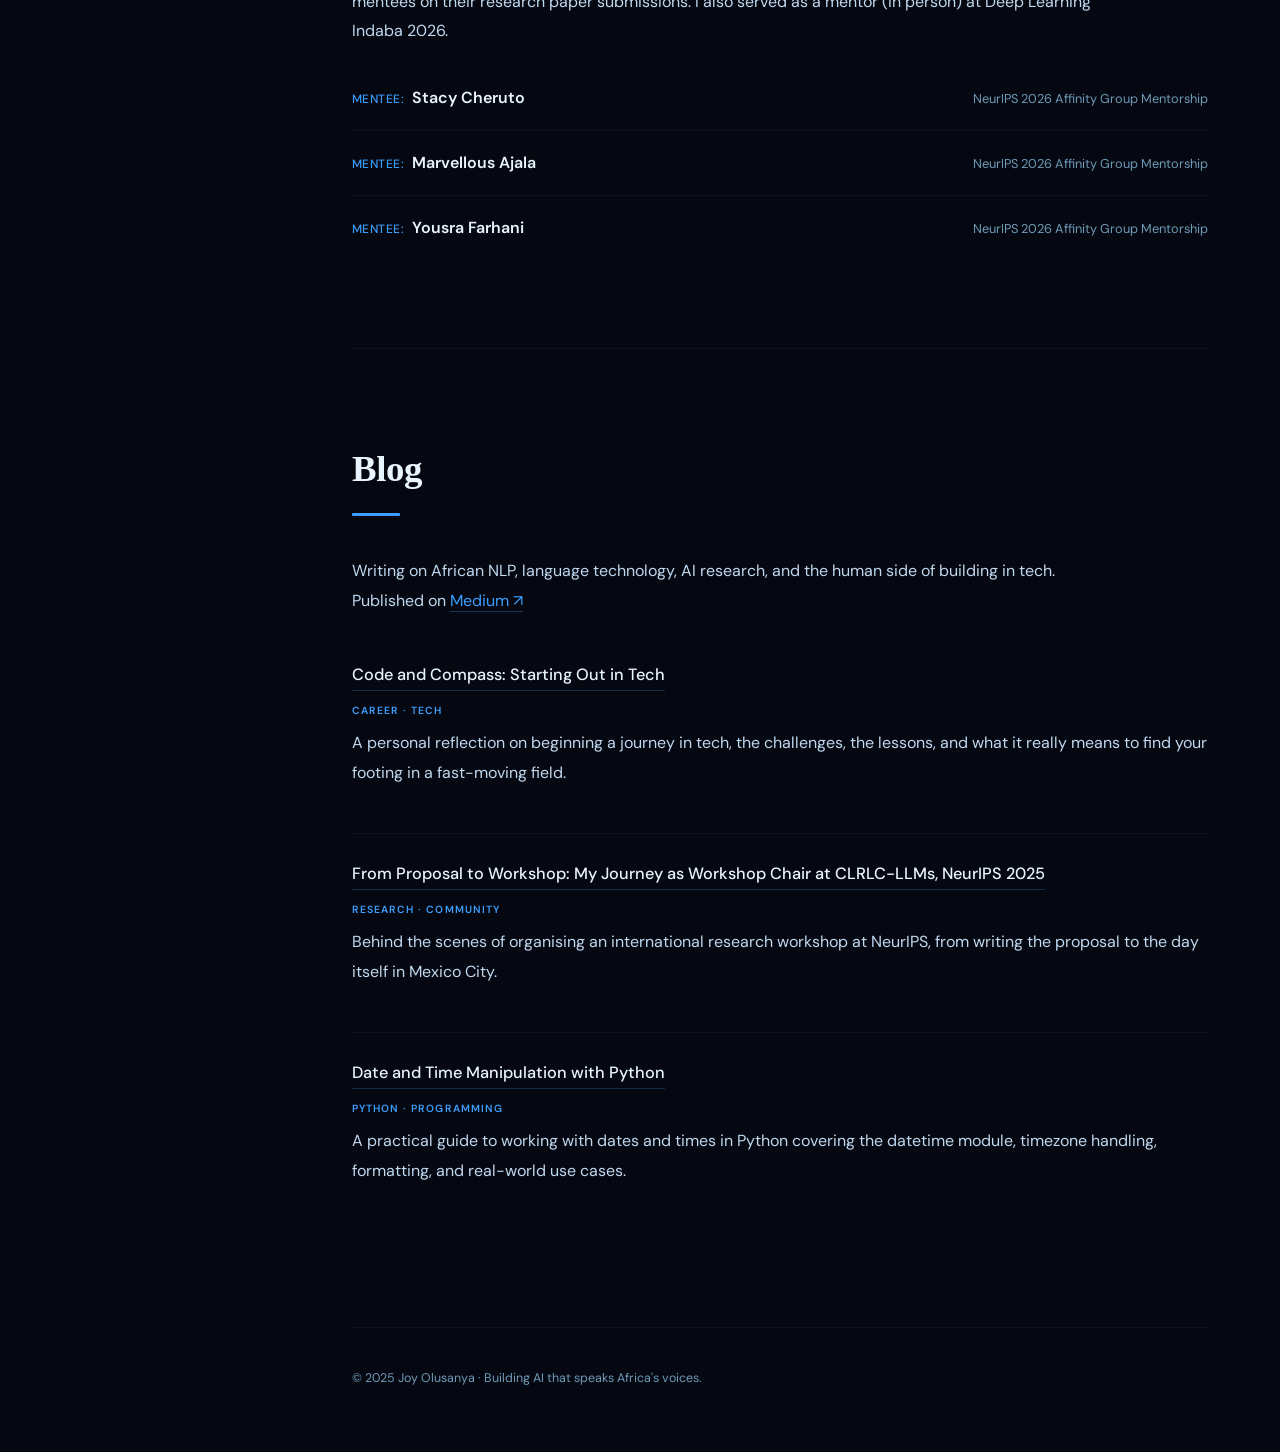
==== commit 6d6e39ed: "Add new talks and publications, talk photo slider, design spacing upgrade Co-Authored-By: Claude Hai" ====
--- a/index.html
+++ b/index.html
@@ -302,6 +302,24 @@
         <div class="cs-divider"></div>
         <ul class="pub-list">
           <li>
+            <a href="https://arxiv.org/abs/2609.04173" target="_blank" rel="noopener" class="pub-title-link">The Last Translation Benchmark</a><br/>
+            Vilém Zouhar, Niyati Bafna, et al.
+            <span class="pub-venue-inline">arXiv preprint</span>
+            <span class="pub-badge">2026</span>
+            <span class="pub-links">
+              <a href="https://arxiv.org/abs/2609.04173" target="_blank" rel="noopener" class="pub-ext-link">arXiv ↗</a>
+            </span>
+          </li>
+          <li>
+            <a href="https://drive.google.com/file/d/12LqRggIJmiduvp7E7qk_77q2DnA3EGWC/view?usp=sharing" target="_blank" rel="noopener" class="pub-title-link">Activation Editing for Low-Resource Cross-Lingual Machine Translation: Does JoLA Transfer?</a><br/>
+            <strong>Joy Olusanya</strong>, Erika Germinario, Pooja Srinivas, Praveenkumar Kondikoppa, Shreyas Jagadeep Shete, Steven Lawrence Fernandes
+            <span class="pub-venue-inline">WiML Symposium @ ICML 2026</span>
+            <span class="pub-badge">2026</span>
+            <span class="pub-links">
+              <a href="https://drive.google.com/file/d/12LqRggIJmiduvp7E7qk_77q2DnA3EGWC/view?usp=sharing" target="_blank" rel="noopener" class="pub-ext-link">Paper ↗</a>
+            </span>
+          </li>
+          <li>
             <a href="https://scholar.google.com/citations?view_op=view_citation&hl=en&user=LqB6xIQAAAAJ&citation_for_view=LqB6xIQAAAAJ:Ug5p-4gJ2f0C" target="_blank" rel="noopener" class="pub-title-link">Tone in Yoruba ASR: Evaluating the Impact of Tone Recognition on Transformer-Based ASR Models</a><br/>
             <strong>Joy Olusanya</strong>
             <span class="pub-venue-inline">LoResLM Workshop @ EACL 2026</span>
@@ -351,6 +369,40 @@
                 <em>"An Introspective Look at the African AI Landscape"</em>.
               </p>
               <a href="https://sites.google.com/berkeley.edu/introspectivelookatafricaai/home" target="_blank" rel="noopener" class="talk-link">View Workshop Details →</a>
+            </div>
+          </div>
+                    <div class="talk-card">
+            <div class="talk-photo-wrap">
+              <img src="images/talk-oau-workshop.jpg.png" alt="Language in the Digital Age workshop at Obafemi Awolowo University" class="talk-photo" />
+            </div>
+            <div class="talk-body">
+              <h3 class="talk-title">Computational Linguistics &amp; NLP</h3>
+              <p class="talk-desc">
+                Invited to speak at the <strong>Language in the Digital Age</strong> workshop, hosted by the Linguistics and African Languages Students' Association at
+                <a href="https://www.linkedin.com/school/obafemi-awolowo-university/" target="_blank" rel="noopener">Obafemi Awolowo University</a>.
+              </p>
+              <a href="https://docs.google.com/presentation/d/1fns8xoCPHaysGc68oQ4xBFadOnZzxrVb/edit?usp=sharing&ouid=102569462299872877932&rtpof=true&sd=true" target="_blank" rel="noopener" class="talk-link">View Talk Slides →</a>
+              <a href="https://lnkd.in/p/dRMVUrHB" target="_blank" rel="noopener" class="talk-link">View Workshop Details →</a>
+            </div>
+          </div>
+
+                    <div class="talk-card">
+            <div class="talk-photo-wrap talk-slider" data-slider>
+              <img src="images/talk-dsn-bootcamp-2026.jpg" alt="Roadmap to DSN AI Bootcamp 2026 speaker lineup" class="talk-photo active" />
+              <img src="images/talk-dsn-bootcamp-slide.jpg.png" alt="Agentic AI and LLMs for Low-Resource NLP slide" class="talk-photo" />
+              <div class="talk-slider-dots">
+                <span class="talk-dot active"></span>
+                <span class="talk-dot"></span>
+              </div>
+            </div>
+            <div class="talk-body">
+              <h3 class="talk-title">Roadmap to DSN AI Bootcamp 2026</h3>
+              <p class="talk-desc">
+                Invited to speak at Data Science Nigeria OAU × MIVA Chapters AI Bootcamp 2026 preparation,
+                guiding participants through qualification tracks, strategy, and submission requirements.
+              </p>
+              <a href="https://www.linkedin.com/posts/dsn-oau_dsnoau-dsnaibootcamp2026-datascience-activity-7508309859931561984-Mh00?utm_source=share&utm_medium=member_desktop&rcm=ACoAADRgCSkB0Wt400v3095MZgsABzkc82a-r0c" target="_blank" rel="noopener" class="talk-link">View More →</a>
+              <a href="https://docs.google.com/presentation/d/1cNIEN0pAagh3q7Gy9nrDIn4jMI6SU4pj/edit?usp=sharing&ouid=102569462299872877932&rtpof=true&sd=true" target="_blank" rel="noopener" class="talk-link">View Talk Slides →</a>
             </div>
           </div>
 
@@ -669,4 +721,4 @@
 
   <script src="script.js"></script>
 </body>
-</html>
+</html>
--- a/styles.css
+++ b/styles.css
@@ -1646,6 +1646,37 @@
 body.light-mode .talk-card { background: var(--surface); border-color: rgba(0,0,0,0.08); }
 body.light-mode .talk-photo-wrap { background: #e8e8e8; }
 
+/* ─── TALK PHOTO SLIDER ─── */
+.talk-slider { position: relative; overflow: hidden; }
+.talk-slider .talk-photo {
+  position: absolute;
+  inset: 0;
+  opacity: 0;
+  transition: opacity 0.6s ease;
+}
+.talk-slider .talk-photo.active { opacity: 1; position: relative; }
+.talk-slider .talk-photo:not(.active) { position: absolute; }
+
+.talk-slider-dots {
+  position: absolute;
+  bottom: 8px;
+  left: 0;
+  right: 0;
+  display: flex;
+  justify-content: center;
+  gap: 6px;
+  z-index: 2;
+}
+.talk-dot {
+  width: 6px;
+  height: 6px;
+  border-radius: 50%;
+  background: rgba(255,255,255,0.5);
+  cursor: pointer;
+  transition: background 0.2s ease;
+}
+.talk-dot.active { background: #fff; }
+
 /* ─── MENTORSHIP ─── */
 .mentee-list {
   display: flex;
@@ -1811,3 +1842,174 @@
   transition: color 0.2s ease;
 }
 .proj-flat-link:hover { color: var(--blue-light); }
+/* ═══════════════════════════════════════════════
+   DESIGN UPGRADE — spacing & polish
+   (keep this block at the very bottom of styles.css)
+   ═══════════════════════════════════════════════ */
+
+/* ── 1. Section rhythm ── */
+.content-section {
+  padding: 88px 0;
+  scroll-margin-top: 64px;          /* nav links no longer land under the fixed header */
+}
+#intro { padding-top: 24px; }
+.cv-section { padding: 8px 0 40px !important; }
+
+.cs-heading {
+  font-size: 2.3rem;
+  margin-bottom: 12px;
+}
+.cs-divider {
+  width: 48px;
+  height: 3px;
+  margin-bottom: 40px;
+}
+.cs-subheading {
+  font-size: 1.35rem;
+  margin: 56px 0 20px;
+}
+
+/* ── 2. Comfortable reading width for long paragraphs ── */
+#intro > p,
+#teaching > p,
+#mentorship > p,
+.cs-intro,
+.ri-narrative {
+  max-width: 760px;
+}
+.content-section p {
+  line-height: 1.85;
+  margin-bottom: 20px;
+}
+
+/* ── 3. Top bar fixes ── */
+@media (min-width: 781px) {
+  #navToggleTop { display: none !important; }   /* hamburger only on mobile */
+}
+.topbar .theme-toggle { color: var(--cream); }  /* sun/moon icon now visible */
+
+/* ── 4. Sidebar ── */
+.sidebar-inner { padding: 44px 28px 36px; }
+.sb-identity  { margin-bottom: 28px; }
+.sb-links     { gap: 4px; margin-bottom: 24px; }
+.sb-link      { padding: 7px 12px; }
+.theme-toggle.sb-theme {                         /* was squashed to 34px wide */
+  width: 100%;
+  height: auto;
+  border-radius: 100px;
+  justify-content: flex-start;
+}
+.theme-toggle.sb-theme .theme-icon { position: static; transform: none; }
+
+/* ── 5. About Me extras ── */
+.callout-banner { margin: 40px 0; }
+.intro-meta {
+  margin: 40px 0 0;
+  padding: 22px 26px;
+}
+
+/* ── 6. News ── */
+.news-year-group { margin-bottom: 20px; }
+.news-entry { padding: 16px 0; }
+.news-entry::before { top: 23px; }
+
+/* ── 7. Lists: publications, teaching, experience, blog, mentorship ── */
+.pub-list li   { padding: 24px 0; }
+.teach-list li { padding: 28px 0; }
+.blog-list li  { padding: 26px 0; }
+.exp-list > li { padding: 28px 0; }
+.mentee-list li { padding: 18px 0; }
+.exp-list > li:has(.exp-section-title) {      /* "Leadership", "Research Experience" … headers */
+  padding: 0;
+  border-bottom: none;
+}
+.exp-section-title {
+  font-size: 1.2rem;
+  margin: 40px 0 0;
+  padding-bottom: 8px;
+}
+.exp-list > li:first-child .exp-section-title { margin-top: 0; }
+.exp-bullets { gap: 6px; }
+
+/* ── 8. Talks: fill the row, equal heights, links aligned at the bottom ── */
+.talks-grid {
+  grid-template-columns: repeat(auto-fill, minmax(280px, 1fr));
+  gap: 28px;
+}
+.talk-photo-wrap,
+.talk-photo-wrap:has(.talk-photo--contain) {
+  aspect-ratio: auto;
+  height: 240px;
+}
+.talk-body {
+  flex: 1;
+  padding: 20px 22px 24px;
+  gap: 10px;
+}
+.talk-title {
+  font-size: 1.2rem;
+  line-height: 1.3;
+}
+.content-section .talk-desc {
+  font-size: 0.92rem;
+  line-height: 1.7;
+  margin-bottom: 4px;
+}
+.talk-body .talk-link { margin-top: 0; }
+.talk-body .talk-desc + .talk-link {
+  margin-top: auto;                 /* pushes the link(s) to the bottom of every card */
+  padding-top: 6px;
+}
+
+/* ── 9. Community Service boxes ── */
+.service-categories {
+  grid-template-columns: repeat(auto-fill, minmax(280px, 1fr));
+  gap: 20px;
+  margin-bottom: 36px;
+}
+.service-cat {
+  padding: 22px 24px;
+  border-radius: 12px;
+}
+.service-cat-title {
+  font-size: 1.15rem;
+  margin-bottom: 10px;
+}
+.content-section .service-cat-items {
+  font-size: 0.92rem;
+  line-height: 1.7;
+}
+.service-full-link { margin-bottom: 8px; }
+.skills-inline { gap: 10px; }
+
+/* ── 10. Projects ── */
+.proj-flat-list { gap: 20px; }
+.proj-flat-item { padding: 28px 32px; }
+.proj-flat-desc { max-width: 820px; }
+
+/* ── 11. Footer ── */
+.main-footer {
+  margin-top: 8px;
+  padding: 40px 0 64px;
+  border-top: 1px solid var(--border-2);
+}
+
+/* ── 12. Mobile ── */
+@media (max-width: 700px) {
+  .layout { padding-top: 64px; }                 /* photo no longer hidden under the header */
+  .content-section { padding: 56px 0; }
+  #intro { padding-top: 16px; }
+  .cs-heading { font-size: 1.9rem; }
+  .cs-divider { margin-bottom: 28px; }
+  .talks-grid,
+  .service-categories { grid-template-columns: 1fr; gap: 20px; }
+  .proj-flat-item { padding: 22px 20px; }
+  .callout-item { padding: 18px 18px; }
+  .intro-meta { padding: 18px 18px; }
+  .intro-meta-item { flex-direction: column; gap: 2px; }
+  .news-year-group { grid-template-columns: 1fr; gap: 4px; }
+  .news-year-label { position: static; padding-top: 0; }
+  .news-year-items { margin-left: 4px; padding-left: 20px; }
+  .news-entry { grid-template-columns: 44px 1fr; }
+  .news-entry::before { left: -24px; }
+}
